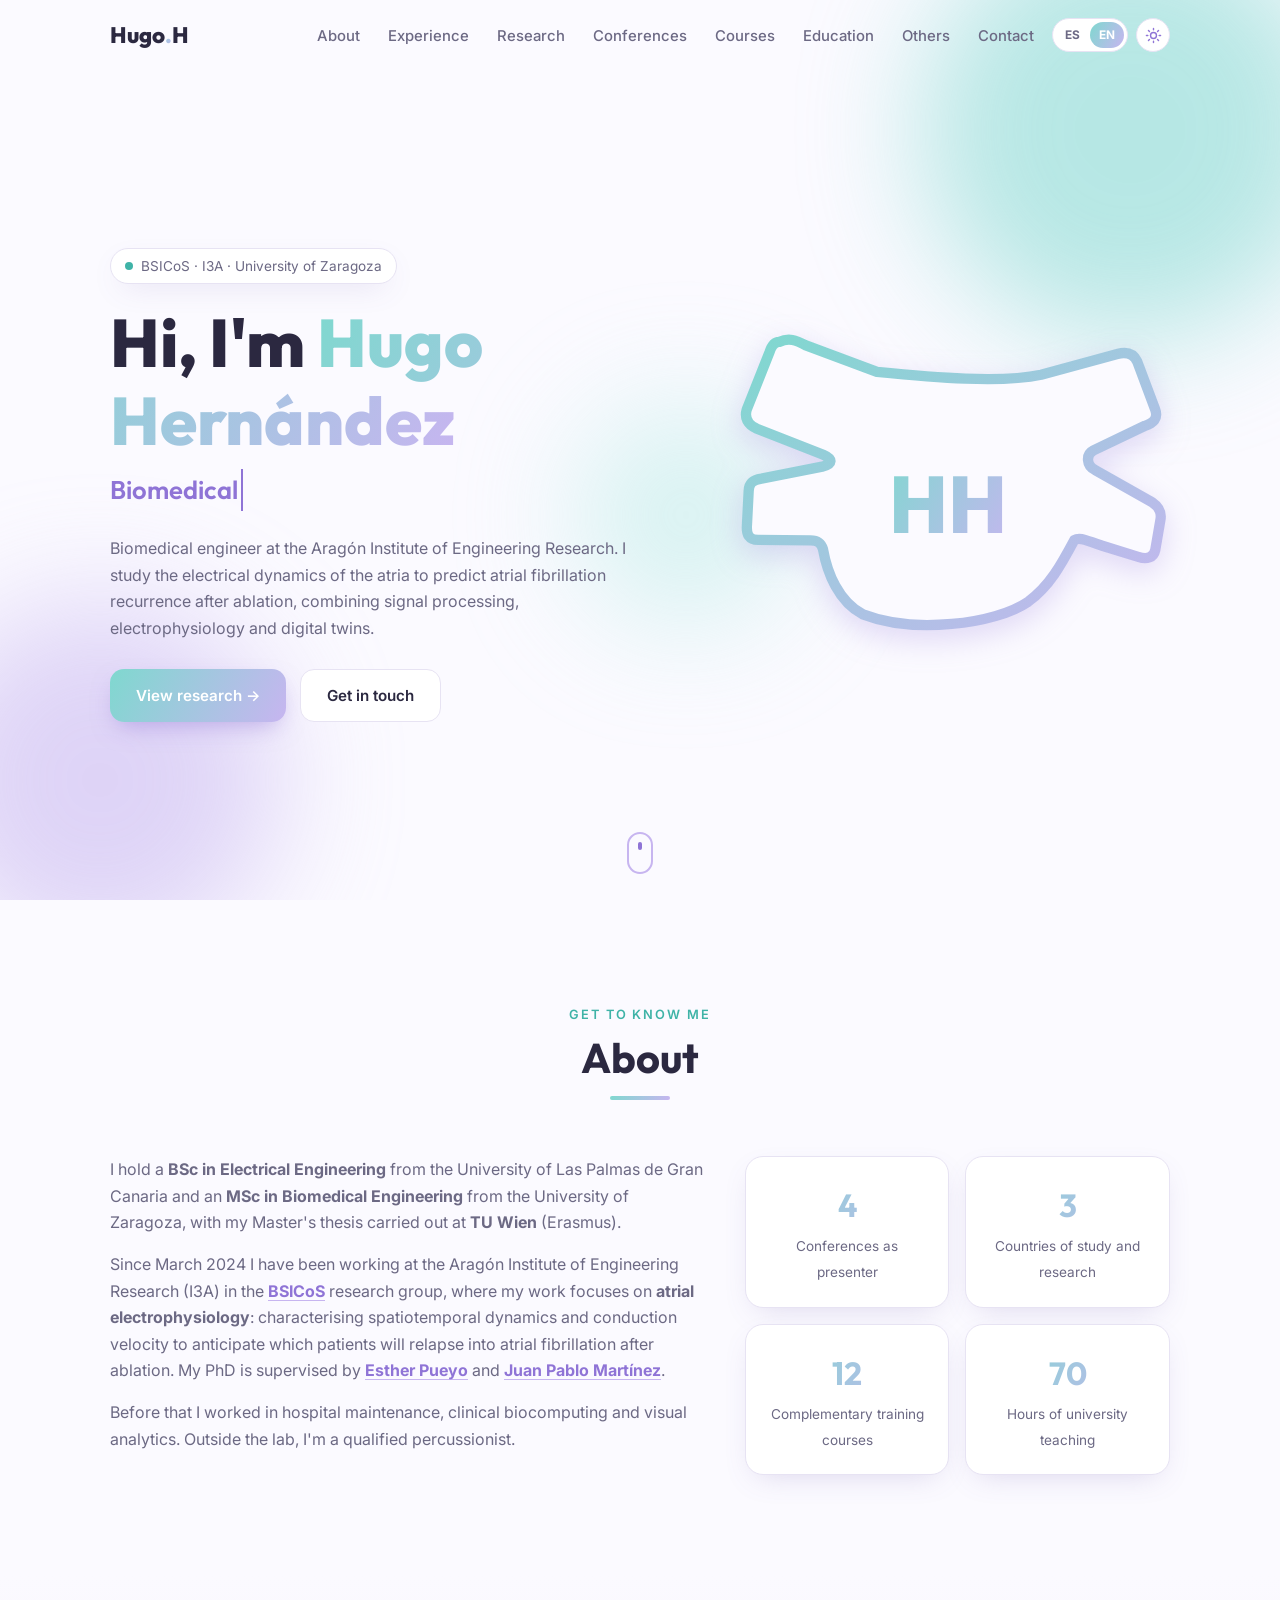
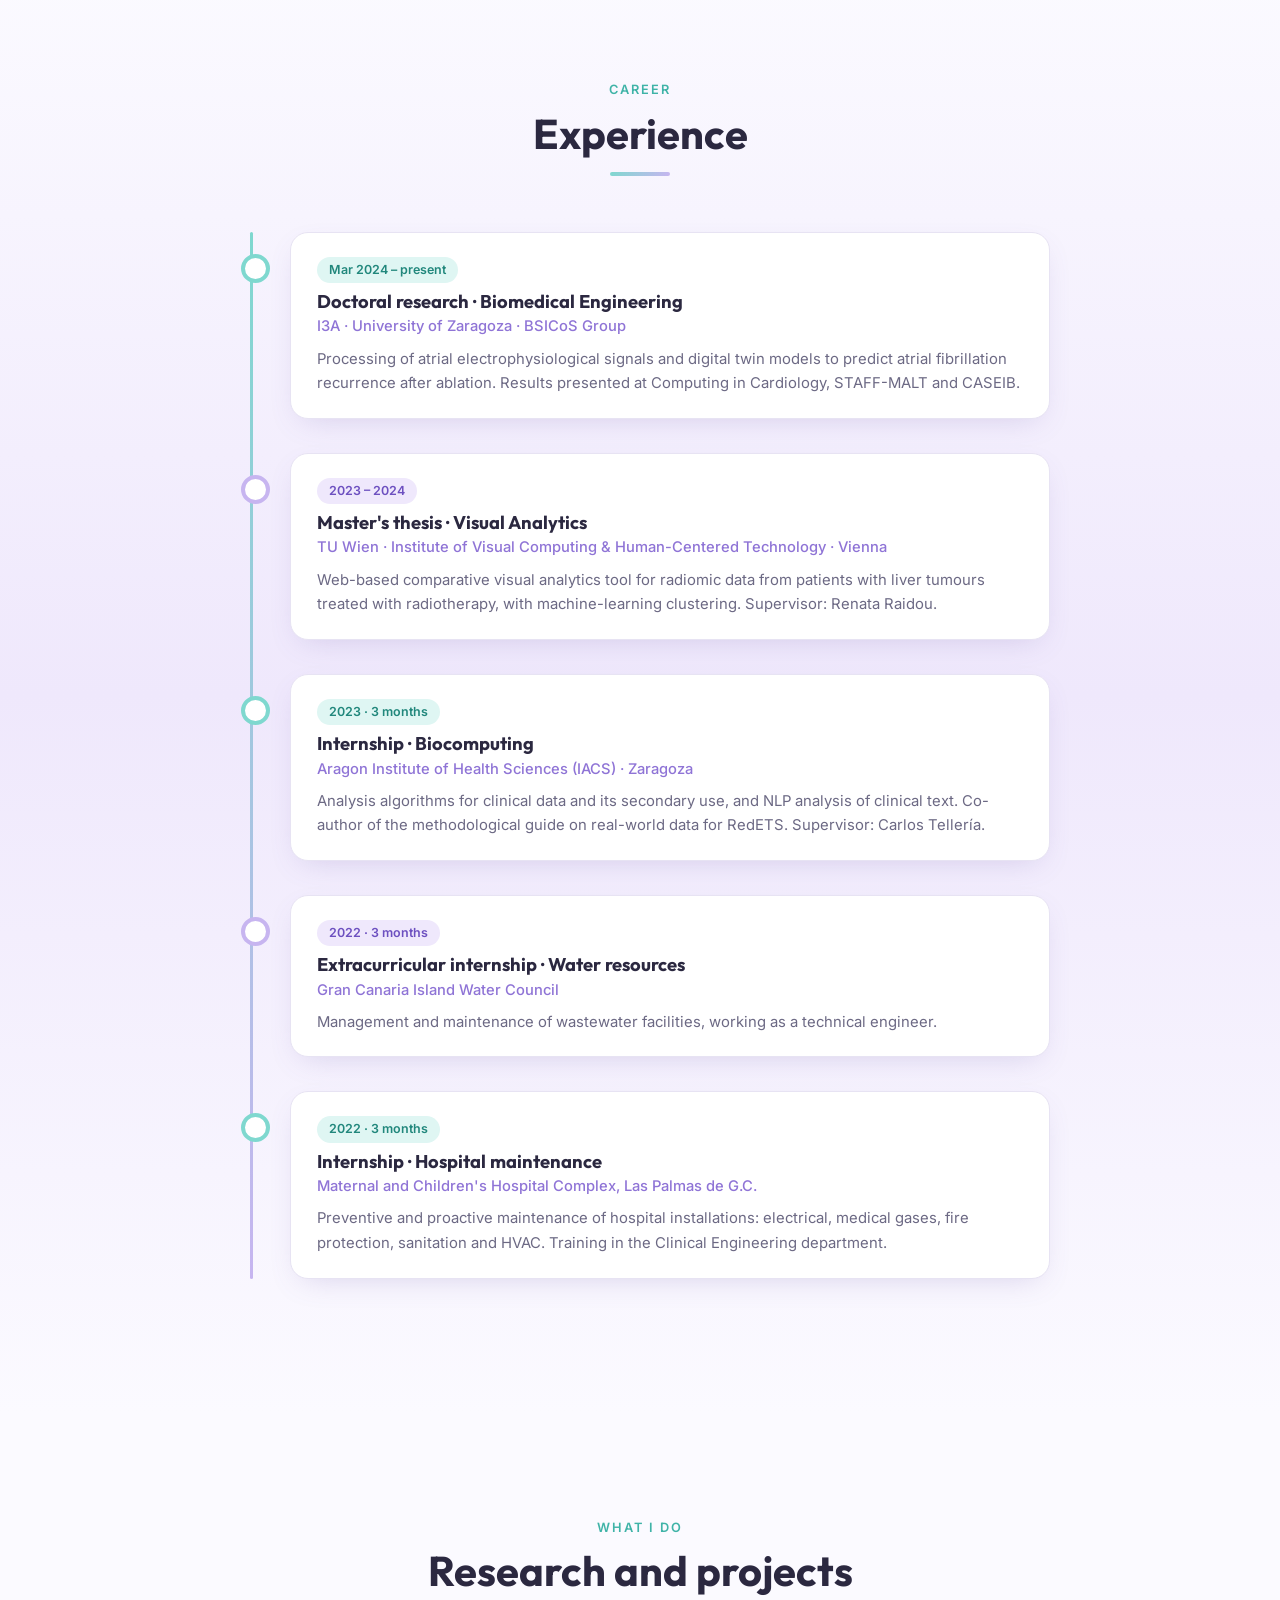
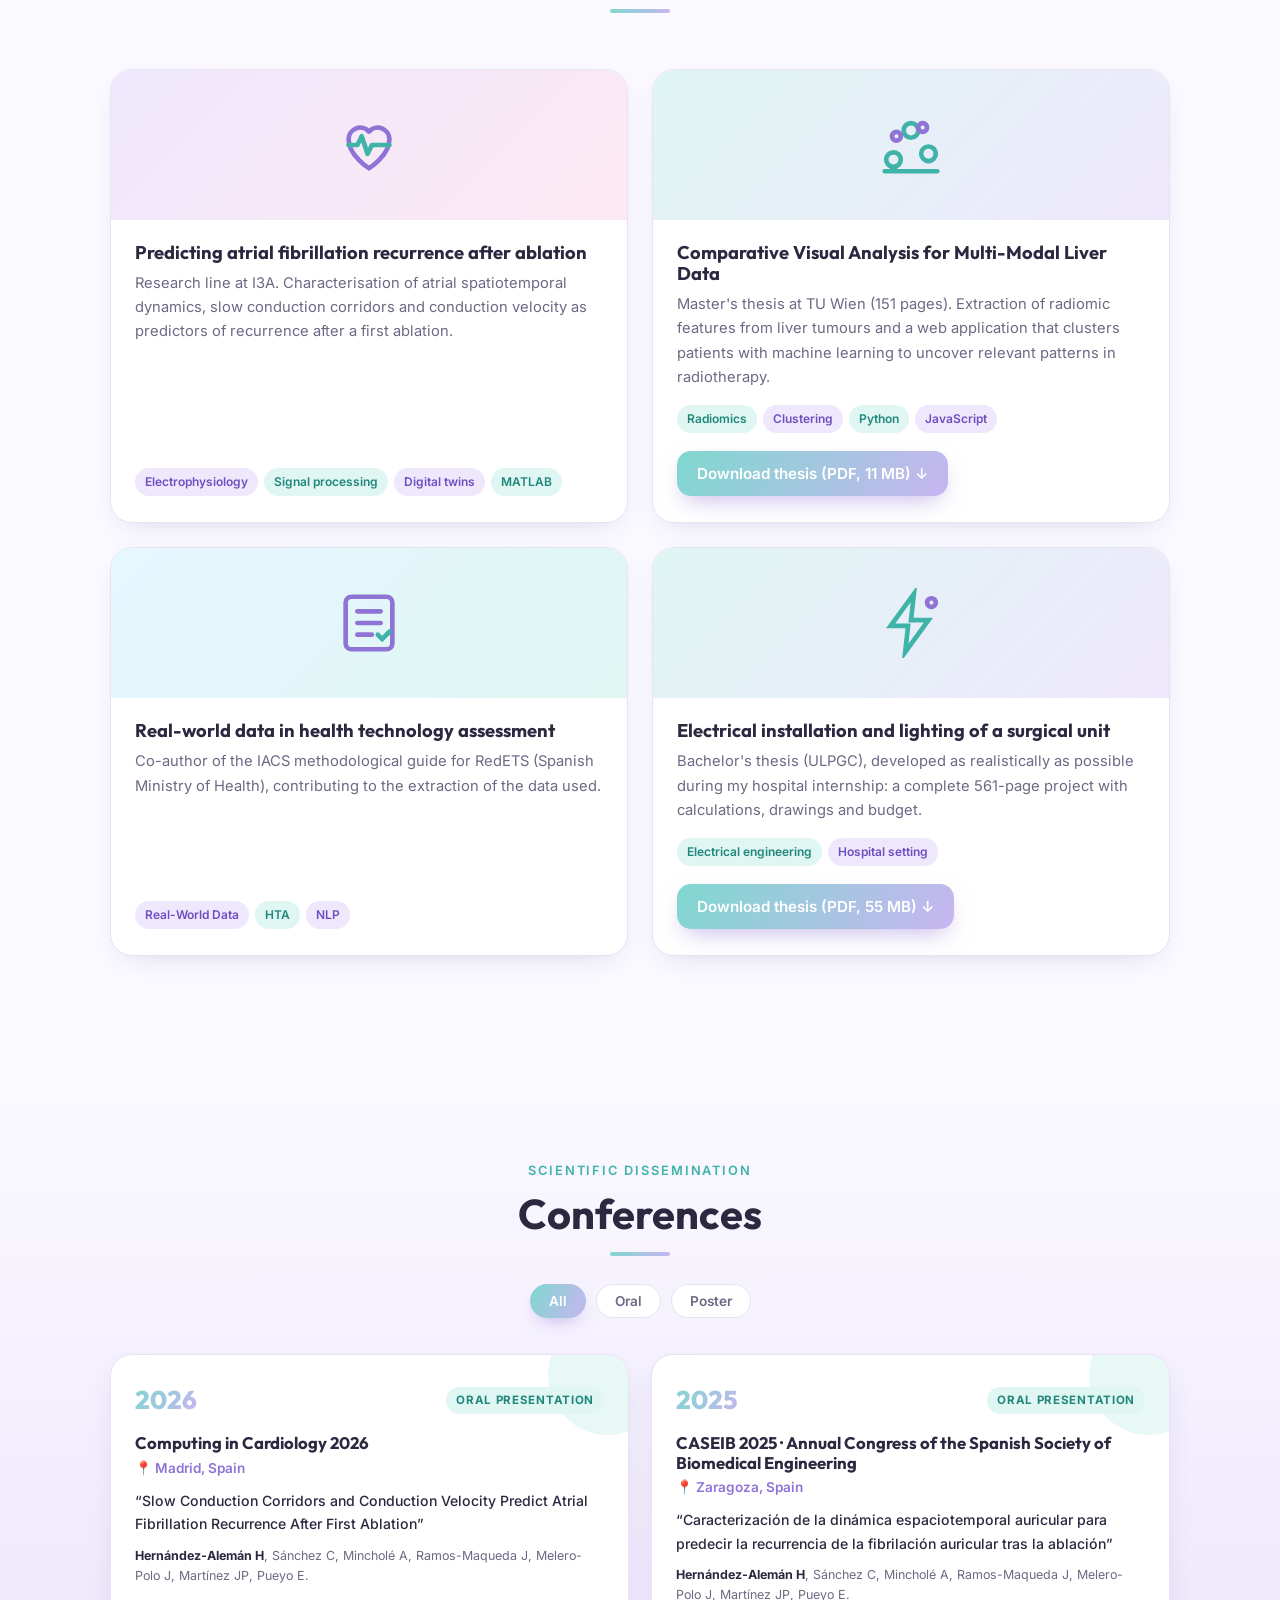
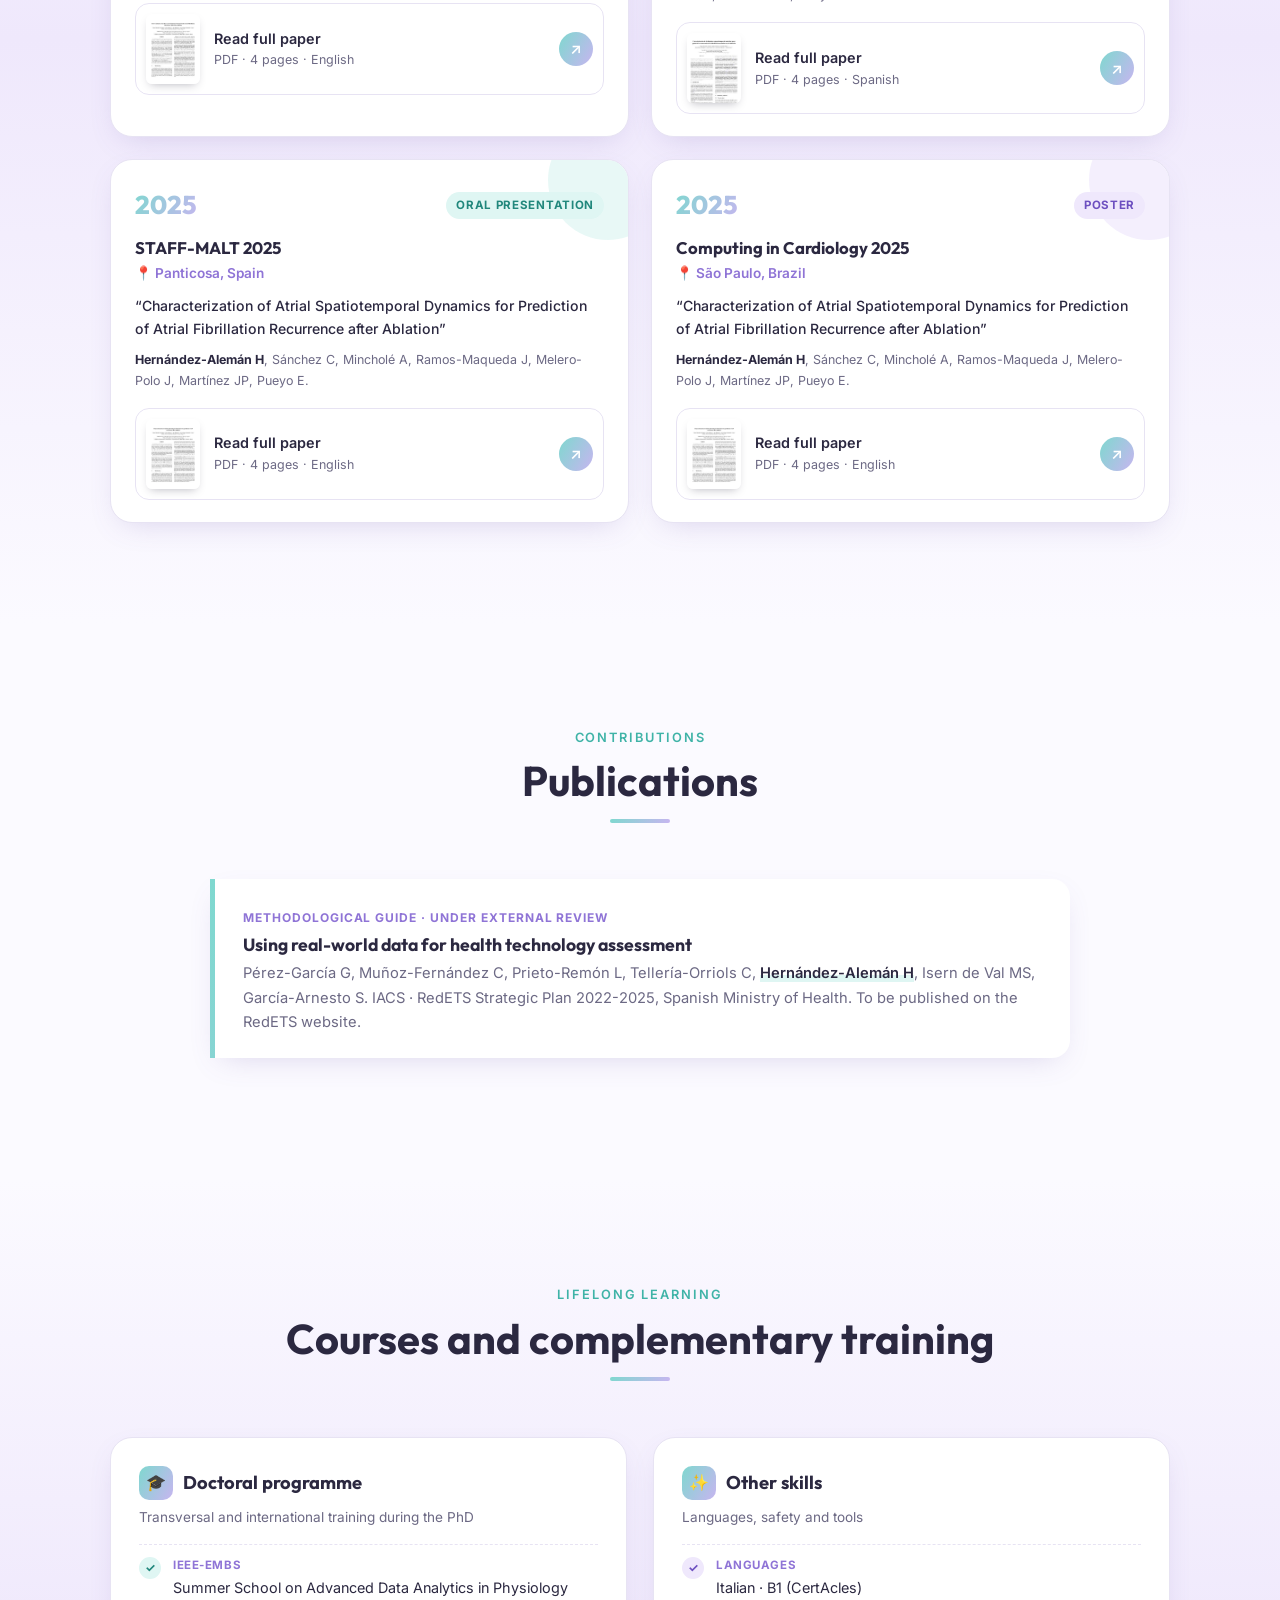
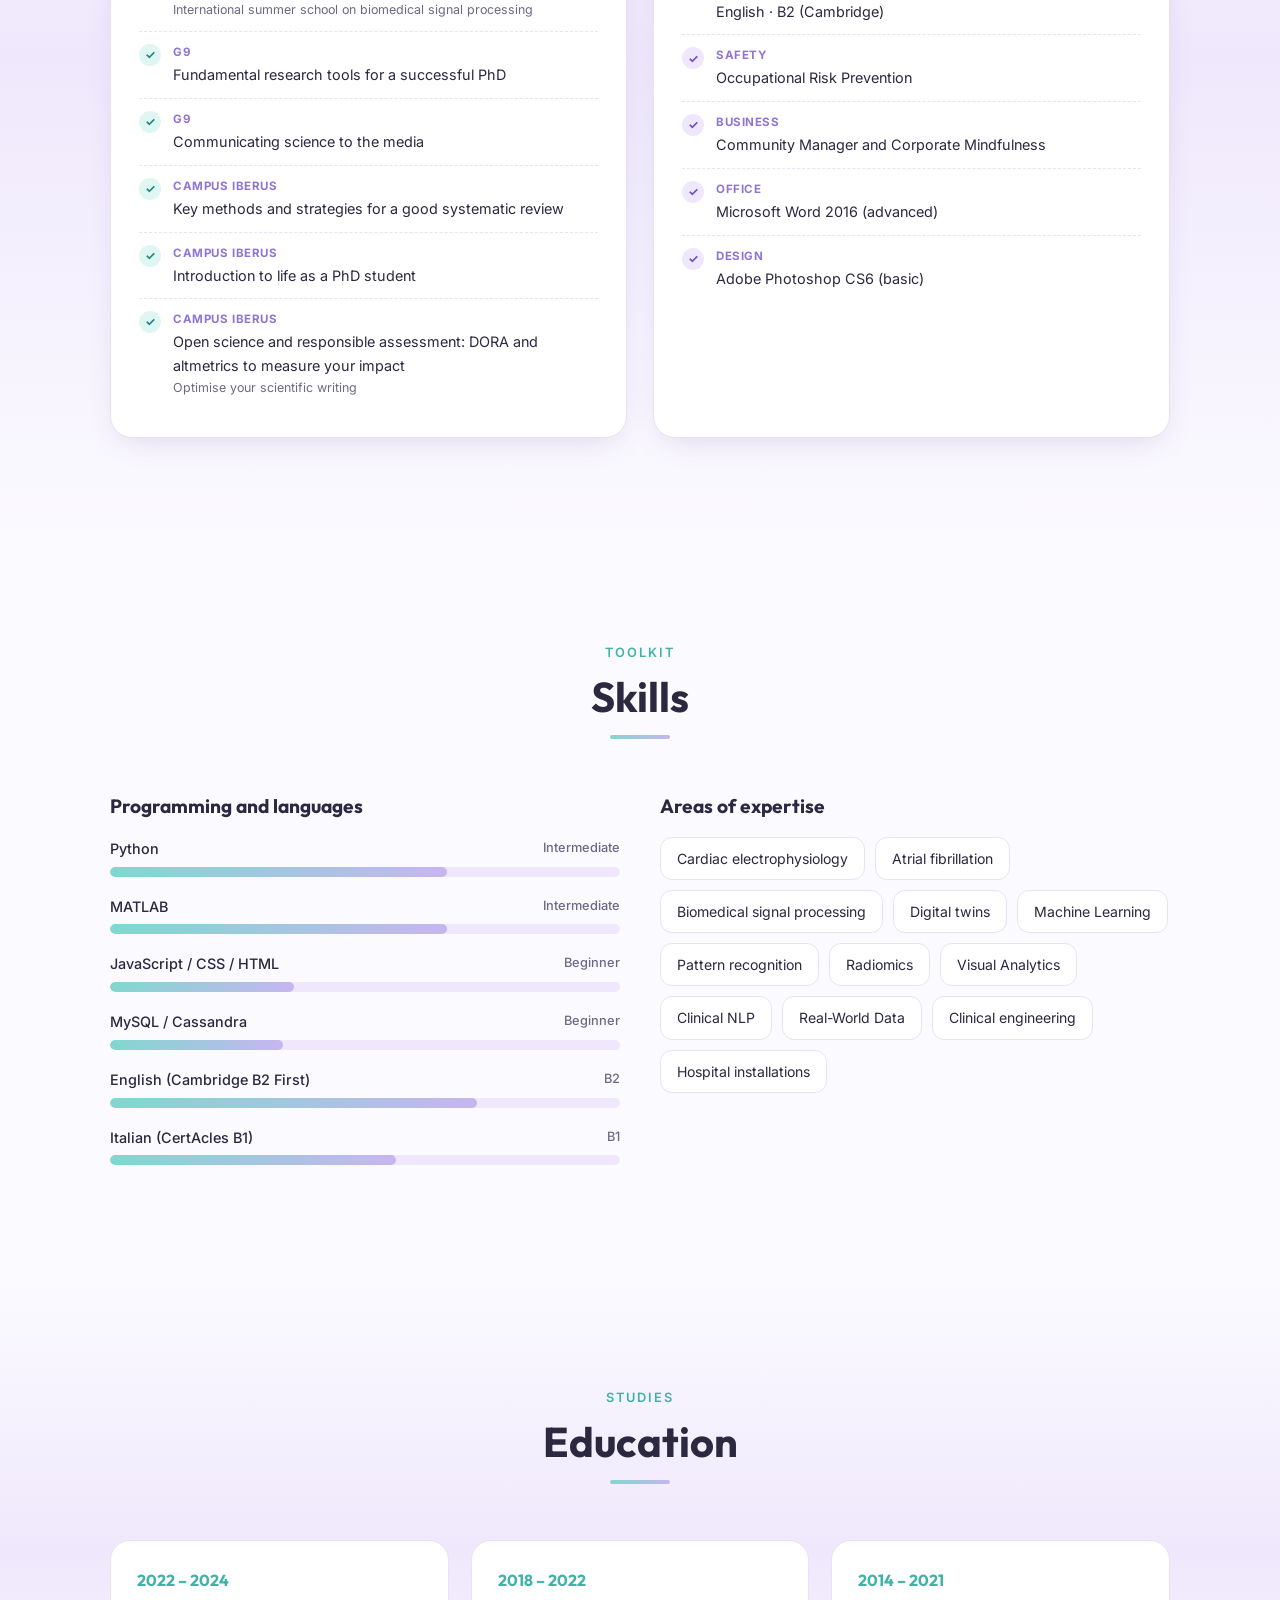
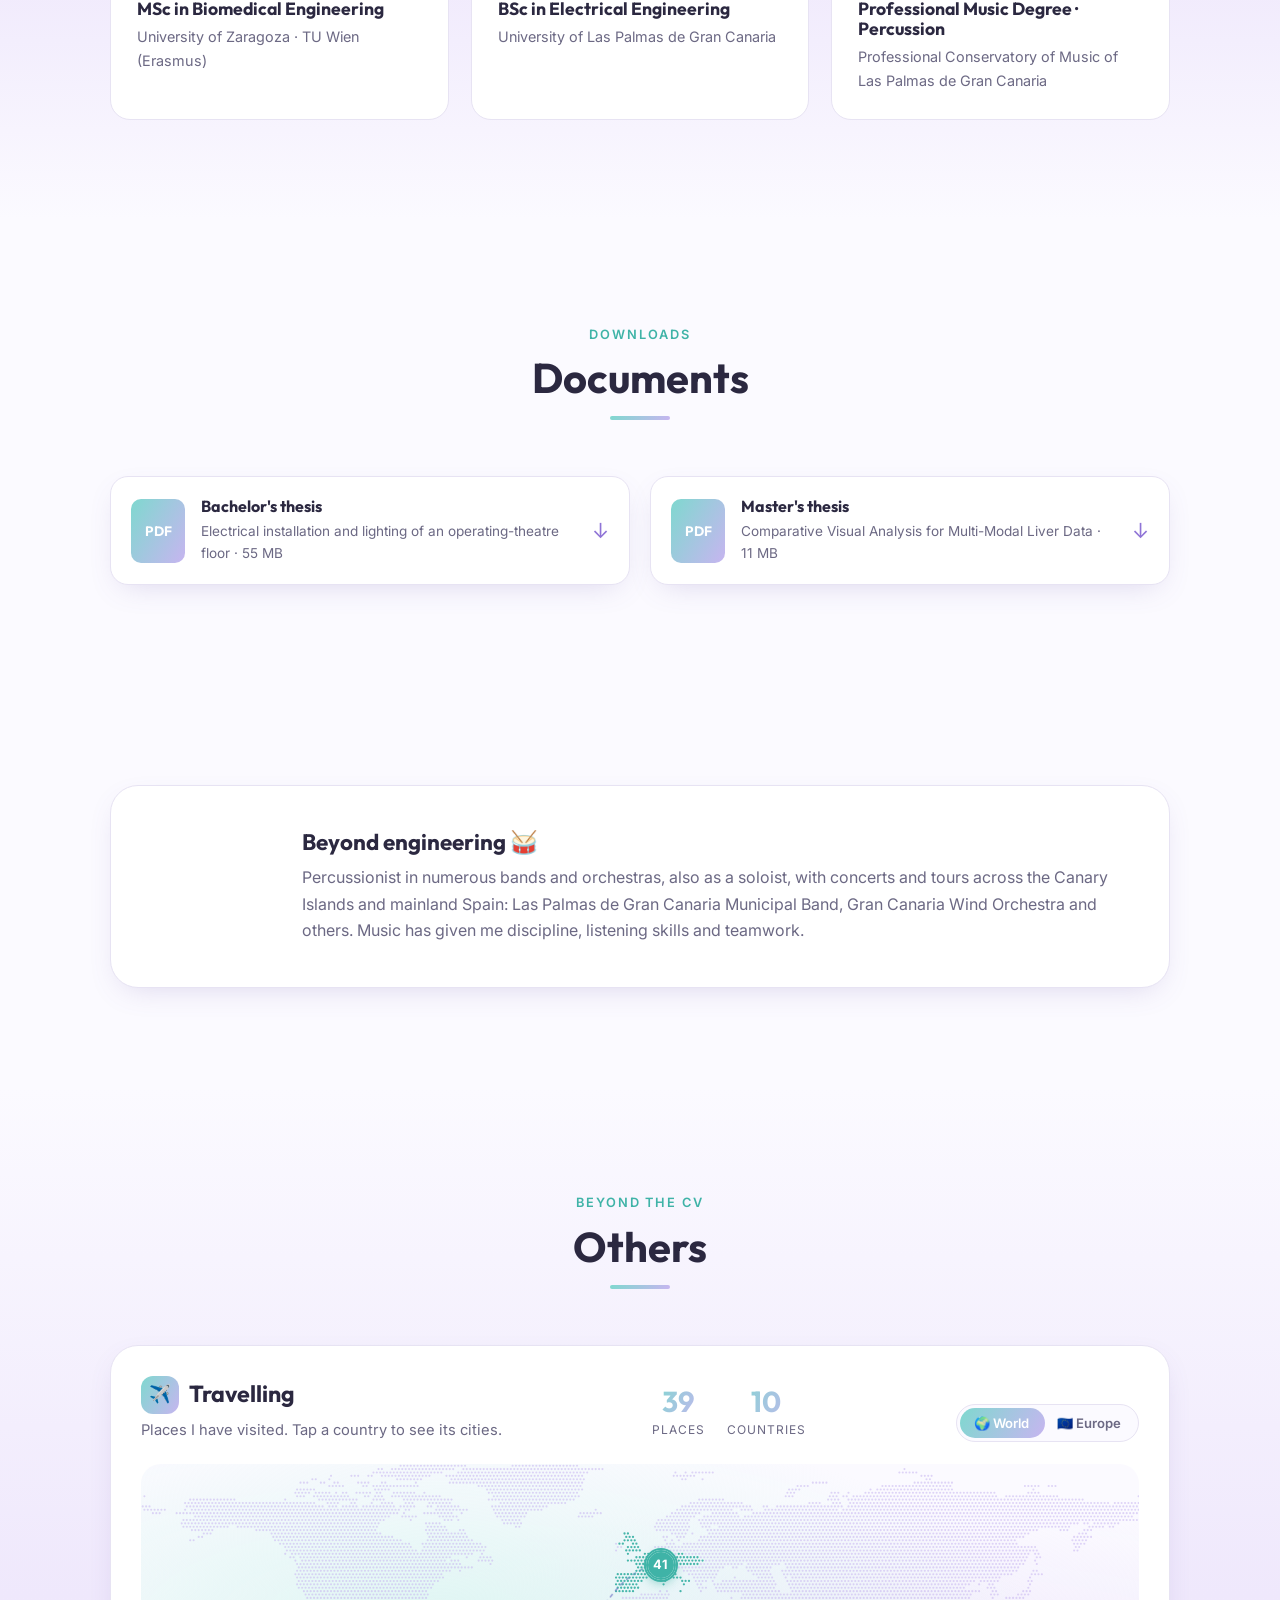
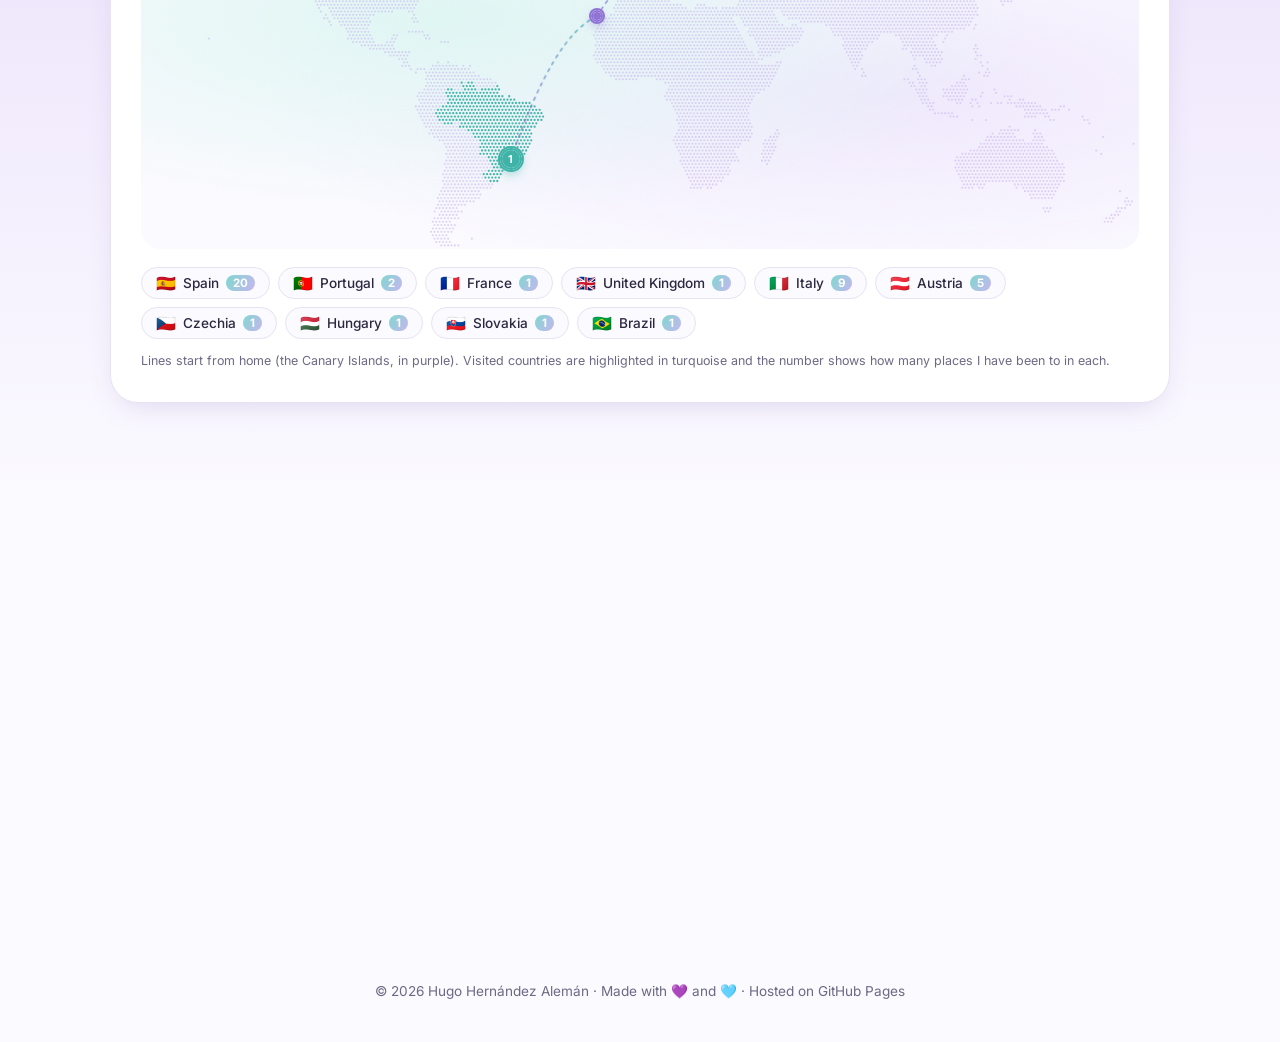
==== index.html @ 00d30481 "Prueba: avatar con forma de aurícula izquierda animada La versión anterior (avatar circular) queda e" ====
<!DOCTYPE html>
<html lang="es">
<head>
<meta charset="UTF-8">
<meta name="viewport" content="width=device-width, initial-scale=1.0">
<title>Hugo Hernández · Ingeniero Biomédico</title>
<meta name="description" content="Portfolio de Hugo del Cristo Hernández Alemán, ingeniero biomédico e investigador en electrofisiología auricular y procesado de señales en el I3A (Universidad de Zaragoza).">
<script>
(function(){var t;try{t=localStorage.getItem("theme")}catch(e){}
if(!t)t=matchMedia("(prefers-color-scheme: dark)").matches?"dark":"light";
document.documentElement.setAttribute("data-theme",t)})();
</script>
<link rel="preconnect" href="https://fonts.googleapis.com">
<link rel="preconnect" href="https://fonts.gstatic.com" crossorigin>
<link href="https://fonts.googleapis.com/css2?family=Outfit:wght@400;600;700;800&family=Inter:wght@400;500;600&display=swap" rel="stylesheet">
<style>
:root{
  --turq:#7fd8cf; --turq-d:#3fb3a7; --turq-l:#dff6f3;
  --lila:#c7b5f0; --lila-d:#8f74d6; --lila-l:#efe8fc;
  --ink:#2b2840; --muted:#6c6984; --bg:#fbfaff; --card:#ffffff;
  --line:#e7e3f3; --grad:linear-gradient(120deg,var(--turq),var(--lila));
  --shadow:0 10px 30px -12px rgba(110,90,170,.25);
}
*{box-sizing:border-box;margin:0;padding:0}
html{scroll-behavior:smooth}
body{font-family:Inter,system-ui,sans-serif;color:var(--ink);background:var(--bg);line-height:1.65;overflow-x:hidden}
h1,h2,h3{font-family:Outfit,sans-serif;line-height:1.15}
a{color:inherit;text-decoration:none}
.wrap{max-width:1100px;margin:0 auto;padding:0 20px}

/* ---------- NAV ---------- */
nav{position:fixed;top:0;left:0;right:0;z-index:50;transition:.3s}
nav.scrolled{background:rgba(251,250,255,.82);backdrop-filter:blur(12px);box-shadow:0 2px 20px -10px rgba(110,90,170,.3)}
.nav-in{display:flex;align-items:center;justify-content:space-between;height:70px}
.logo{font-family:Outfit;font-weight:800;font-size:1.4rem}
.logo span{background:var(--grad);-webkit-background-clip:text;background-clip:text;color:transparent}
.links{display:flex;gap:28px;list-style:none}
.links a{font-size:.93rem;font-weight:500;color:var(--muted);position:relative;transition:color .2s}
.links a::after{content:"";position:absolute;left:0;bottom:-4px;width:0;height:2px;background:var(--grad);transition:width .3s}
.links a:hover{color:var(--ink)} .links a:hover::after{width:100%}
.burger{display:none;background:none;border:0;font-size:1.6rem;cursor:pointer;color:var(--ink)}

/* ---------- HERO ---------- */
.hero{min-height:100vh;display:flex;align-items:center;position:relative;padding-top:70px;overflow:hidden}
.blob{position:absolute;border-radius:50%;filter:blur(60px);opacity:.55;animation:float 14s ease-in-out infinite;z-index:0}
.b1{width:420px;height:420px;background:var(--turq);top:-80px;right:-60px}
.b2{width:360px;height:360px;background:var(--lila);bottom:-60px;left:-80px;animation-delay:-5s}
.b3{width:220px;height:220px;background:#b9ece6;top:45%;left:45%;animation-delay:-9s}
@keyframes float{0%,100%{transform:translate(0,0) scale(1)}33%{transform:translate(30px,-40px) scale(1.08)}66%{transform:translate(-25px,25px) scale(.95)}}
.hero-grid{position:relative;z-index:1;display:grid;grid-template-columns:1.3fr 1fr;gap:40px;align-items:center}
.tag{display:inline-flex;align-items:center;gap:8px;background:var(--card);border:1px solid var(--line);padding:6px 14px;border-radius:99px;font-size:.85rem;color:var(--muted);box-shadow:var(--shadow)}
.dot{width:8px;height:8px;border-radius:50%;background:var(--turq-d);animation:pulse 1.8s infinite}
@keyframes pulse{0%{box-shadow:0 0 0 0 rgba(63,179,167,.6)}100%{box-shadow:0 0 0 10px rgba(63,179,167,0)}}
.hero h1{font-size:clamp(2.4rem,6vw,4.2rem);margin:20px 0 10px;font-weight:800}
.hero h1 .g{background:var(--grad);-webkit-background-clip:text;background-clip:text;color:transparent}
.typed{font-family:Outfit;font-size:clamp(1.2rem,2.6vw,1.6rem);color:var(--lila-d);font-weight:600;min-height:2.2em}
.typed .cur{display:inline-block;width:2px;background:var(--lila-d);margin-left:3px;animation:blink 1s steps(1) infinite}
@keyframes blink{50%{opacity:0}}
.hero p.lead{color:var(--muted);max-width:520px;margin:10px 0 28px}
.btns{display:flex;gap:14px;flex-wrap:wrap}
.btn{padding:13px 26px;border-radius:14px;font-weight:600;font-size:.95rem;transition:.25s;display:inline-flex;align-items:center;gap:8px}
.btn.pri{background:var(--grad);color:#fff;box-shadow:0 10px 24px -8px rgba(143,116,214,.55)}
.btn.pri:hover{transform:translateY(-3px);box-shadow:0 16px 30px -8px rgba(143,116,214,.6)}
.btn.sec{background:var(--card);border:1px solid var(--line)}
.btn.sec:hover{border-color:var(--turq);transform:translateY(-3px)}
.avatar{position:relative;width:min(340px,80vw);aspect-ratio:1;margin:auto}
.avatar .ring{position:absolute;inset:0;border-radius:42% 58% 63% 37%/45% 40% 60% 55%;background:var(--grad);animation:morph 10s ease-in-out infinite}
.avatar .in{position:absolute;inset:14px;border-radius:42% 58% 63% 37%/45% 40% 60% 55%;background:var(--bg);display:grid;place-items:center;animation:morph 10s ease-in-out infinite}
.avatar .ini{font-family:Outfit;font-weight:800;font-size:5rem;background:var(--grad);-webkit-background-clip:text;background-clip:text;color:transparent}
.avatar .in img{position:absolute;inset:0;width:100%;height:100%;object-fit:cover;border-radius:inherit}
/* gallery */
.gallery{display:grid;grid-template-columns:repeat(auto-fill,minmax(220px,1fr));gap:16px}
.g-item{position:relative;border-radius:18px;overflow:hidden;aspect-ratio:4/3;cursor:zoom-in;box-shadow:var(--shadow);background:var(--lila-l)}
.g-item img{width:100%;height:100%;object-fit:cover;transition:transform .6s}
.g-item:hover img{transform:scale(1.08)}
.g-item figcaption{position:absolute;left:0;right:0;bottom:0;padding:12px 14px;font-size:.85rem;color:#fff;background:linear-gradient(transparent,rgba(43,40,64,.7));transform:translateY(100%);transition:transform .35s}
.g-item:hover figcaption{transform:none}
#lightbox{position:fixed;inset:0;z-index:100;background:rgba(43,40,64,.85);backdrop-filter:blur(6px);display:none;place-items:center;padding:20px;cursor:zoom-out}
#lightbox.open{display:grid;animation:fade .3s}
#lightbox img{max-width:100%;max-height:88vh;border-radius:16px;box-shadow:0 20px 50px rgba(0,0,0,.4)}
@keyframes fade{from{opacity:0}}
/* documents */
.docs{display:grid;grid-template-columns:repeat(auto-fit,minmax(260px,1fr));gap:20px}
.doc{display:flex;gap:16px;align-items:center;background:var(--card);border:1px solid var(--line);border-radius:18px;padding:20px;box-shadow:var(--shadow);transition:.3s}
.doc:hover{transform:translateY(-5px);border-color:var(--lila)}
.doc .ic{flex-shrink:0;width:54px;height:64px;border-radius:10px;background:var(--grad);display:grid;place-items:center;color:#fff;font-family:Outfit;font-weight:700;font-size:.85rem}
.doc h3{font-size:1rem;margin-bottom:4px}
.doc p{font-size:.85rem;color:var(--muted)}
.doc .go{margin-left:auto;font-size:1.3rem;color:var(--lila-d);transition:transform .3s}
.doc:hover .go{transform:translateY(3px)}

/* atrium-shaped avatar */
.avatar{width:min(440px,88vw);aspect-ratio:640/450}
.avatar .la{position:absolute;inset:0;width:100%;height:100%;overflow:visible;animation:laSway 9s ease-in-out infinite;transform-origin:52% 55%}
.la-shape{fill:var(--bg);stroke:url(#laGrad);stroke-width:15;stroke-linejoin:round;filter:drop-shadow(0 14px 22px rgba(143,116,214,.25));transition:fill .4s}
@keyframes laSway{0%,100%{transform:rotate(-2deg) scale(1)}50%{transform:rotate(2deg) scale(1.03)}}
.avatar .ini{position:absolute;left:50%;top:56%;transform:translate(-50%,-50%)}
.avatar .la-photo{position:absolute;inset:0;width:100%;height:100%;object-fit:cover;clip-path:url(#laClip);animation:laSway 9s ease-in-out infinite;transform-origin:52% 55%}
.avatar .ecg{bottom:4%}
@keyframes morph{0%,100%{border-radius:42% 58% 63% 37%/45% 40% 60% 55%}50%{border-radius:58% 42% 35% 65%/55% 62% 38% 45%}}
.ecg{position:absolute;left:-10%;bottom:12%;width:120%;height:70px}
.ecg path{fill:none;stroke:var(--turq-d);stroke-width:3;stroke-linecap:round;stroke-dasharray:900;stroke-dashoffset:900;animation:draw 3.5s ease-in-out infinite}
@keyframes draw{0%{stroke-dashoffset:900}60%,100%{stroke-dashoffset:0;opacity:1}}
.scroll{position:absolute;bottom:26px;left:50%;transform:translateX(-50%);z-index:1;width:26px;height:42px;border:2px solid var(--lila);border-radius:20px}
.scroll::after{content:"";position:absolute;left:50%;top:8px;width:4px;height:8px;margin-left:-2px;border-radius:2px;background:var(--lila-d);animation:wheel 1.6s infinite}
@keyframes wheel{to{transform:translateY(14px);opacity:0}}

/* ---------- SECTIONS ---------- */
section{padding:100px 0}
.sec-head{text-align:center;margin-bottom:56px}
.sec-head small{font-weight:600;letter-spacing:.15em;text-transform:uppercase;color:var(--turq-d);font-size:.8rem}
.sec-head h2{font-size:clamp(1.9rem,4vw,2.6rem);margin-top:8px}
.sec-head h2::after{content:"";display:block;width:60px;height:4px;border-radius:4px;background:var(--grad);margin:14px auto 0}
.alt{background:linear-gradient(180deg,var(--bg),var(--lila-l) 50%,var(--bg))}

.reveal{opacity:0;transform:translateY(40px);transition:opacity .8s ease,transform .8s ease}
.reveal.show{opacity:1;transform:none}
.d1{transition-delay:.1s}.d2{transition-delay:.2s}.d3{transition-delay:.3s}

/* about */
.about{display:grid;grid-template-columns:1.4fr 1fr;gap:40px;align-items:start}
.about p{color:var(--muted);margin-bottom:16px}
.facts{display:grid;grid-template-columns:1fr 1fr;gap:16px}
.fact{background:var(--card);border:1px solid var(--line);border-radius:18px;padding:22px;text-align:center;box-shadow:var(--shadow);transition:.3s}
.fact:hover{transform:translateY(-6px) rotate(-1deg)}
.fact b{display:block;font-family:Outfit;font-size:2rem;background:var(--grad);-webkit-background-clip:text;background-clip:text;color:transparent}
.fact span{font-size:.85rem;color:var(--muted)}

/* timeline */
.timeline{position:relative;max-width:820px;margin:auto}
.timeline::before{content:"";position:absolute;left:20px;top:0;bottom:0;width:3px;border-radius:3px;background:var(--grad)}
.t-item{position:relative;padding-left:60px;margin-bottom:34px}
.t-item::before{content:"";position:absolute;left:11px;top:22px;width:21px;height:21px;border-radius:50%;background:var(--card);border:4px solid var(--turq)}
.t-item:nth-child(even)::before{border-color:var(--lila)}
.t-card{background:var(--card);border:1px solid var(--line);border-radius:18px;padding:22px 26px;box-shadow:var(--shadow);transition:.3s}
.t-card:hover{transform:translateX(8px);border-color:var(--turq)}
.t-date{display:inline-block;font-size:.78rem;font-weight:600;padding:3px 12px;border-radius:99px;background:var(--turq-l);color:#21877c;margin-bottom:8px}
.t-item:nth-child(even) .t-date{background:var(--lila-l);color:#6d50c0}
.t-card h3{font-size:1.15rem}
.t-card h4{font-weight:500;color:var(--lila-d);font-size:.92rem;margin:2px 0 8px}
.t-card p{color:var(--muted);font-size:.93rem}

/* projects */
.grid3{display:grid;grid-template-columns:repeat(auto-fit,minmax(min(100%,420px),1fr));gap:24px}
.proj{background:var(--card);border-radius:22px;overflow:hidden;border:1px solid var(--line);box-shadow:var(--shadow);transition:transform .35s,box-shadow .35s;display:flex;flex-direction:column}
.proj:hover{transform:translateY(-10px);box-shadow:0 24px 40px -16px rgba(110,90,170,.4)}
.proj-top{height:150px;display:grid;place-items:center;position:relative;overflow:hidden}
.proj-top svg{width:70px;height:70px;transition:transform .5s}
.proj:hover .proj-top svg{transform:scale(1.15) rotate(-6deg)}
.p1 .proj-top{background:linear-gradient(135deg,var(--turq-l),var(--lila-l))}
.p2 .proj-top{background:linear-gradient(135deg,var(--lila-l),#fde9f3)}
.p3 .proj-top{background:linear-gradient(135deg,#e6f7ff,var(--turq-l))}
.proj-body{padding:22px 24px 26px;flex:1;display:flex;flex-direction:column}
.proj-body h3{font-size:1.15rem;margin-bottom:8px}
.proj-body p{color:var(--muted);font-size:.92rem;flex:1}
.chips{display:flex;flex-wrap:wrap;gap:6px;margin-top:16px}
.chip{font-size:.75rem;font-weight:600;padding:4px 10px;border-radius:99px;background:var(--turq-l);color:#21877c}
.chip.l{background:var(--lila-l);color:#6d50c0}

/* publications */
.pub{max-width:860px;margin:0 auto 22px;background:var(--card);border-left:5px solid;border-image:var(--grad) 1;padding:24px 28px;box-shadow:var(--shadow);border-radius:0 18px 18px 0}
.pub .st{font-size:.75rem;font-weight:700;text-transform:uppercase;letter-spacing:.08em;color:var(--lila-d)}
.pub h3{font-size:1.1rem;margin:6px 0}
.pub p{color:var(--muted);font-size:.92rem}
.pub mark{background:linear-gradient(transparent 60%,var(--turq-l) 60%);color:var(--ink);font-weight:600}

/* skills */
.skills{display:grid;grid-template-columns:1fr 1fr;gap:40px}
.skills h3{font-size:1.2rem;margin-bottom:20px}
.bar{margin-bottom:18px}
.bar-l{display:flex;justify-content:space-between;font-size:.9rem;font-weight:500;margin-bottom:6px}
.bar-l span:last-child{color:var(--muted);font-size:.8rem}
.track{height:10px;background:var(--lila-l);border-radius:99px;overflow:hidden}
.fill{height:100%;width:0;background:var(--grad);border-radius:99px;transition:width 1.6s cubic-bezier(.2,.8,.2,1)}
.cloud{display:flex;flex-wrap:wrap;gap:10px}
.cloud span{padding:9px 16px;border-radius:12px;background:var(--card);border:1px solid var(--line);font-size:.88rem;transition:.25s;cursor:default}
.cloud span:hover{background:var(--grad);color:#fff;transform:translateY(-3px) scale(1.05);border-color:transparent}

/* education */
.edu{display:grid;grid-template-columns:repeat(auto-fit,minmax(260px,1fr));gap:22px}
.edu-c{background:var(--card);border-radius:20px;padding:26px;border:1px solid var(--line);position:relative;overflow:hidden;transition:.3s}
.edu-c::before{content:"";position:absolute;top:0;left:0;right:0;height:5px;background:var(--grad);transform:scaleX(0);transform-origin:left;transition:transform .5s}
.edu-c:hover::before{transform:scaleX(1)}
.edu-c:hover{box-shadow:var(--shadow);transform:translateY(-5px)}
.edu-c .yr{font-family:Outfit;font-weight:700;color:var(--turq-d)}
.edu-c h3{font-size:1.1rem;margin:6px 0}
.edu-c p{font-size:.9rem;color:var(--muted)}

/* music */
.music{display:flex;align-items:center;gap:40px;background:var(--card);border-radius:28px;padding:44px;box-shadow:var(--shadow);border:1px solid var(--line)}
.eq{display:flex;align-items:flex-end;gap:7px;height:90px;flex-shrink:0}
.eq i{width:12px;border-radius:6px;background:var(--grad);animation:eq 1.1s ease-in-out infinite}
.eq i:nth-child(1){animation-delay:-.2s}.eq i:nth-child(2){animation-delay:-.6s}.eq i:nth-child(3){animation-delay:-.1s}.eq i:nth-child(4){animation-delay:-.8s}.eq i:nth-child(5){animation-delay:-.4s}.eq i:nth-child(6){animation-delay:-.9s}
@keyframes eq{0%,100%{height:20%}50%{height:100%}}
.music h3{font-size:1.4rem;margin-bottom:8px}
.music p{color:var(--muted)}

/* contact */
.contact{text-align:center;background:var(--grad);border-radius:32px;padding:64px 28px;color:#fff;position:relative;overflow:hidden}
.contact::before,.contact::after{content:"";position:absolute;border-radius:50%;background:rgba(255,255,255,.18)}
.contact::before{width:260px;height:260px;top:-90px;left:-70px;animation:float 12s infinite}
.contact::after{width:180px;height:180px;bottom:-60px;right:-40px;animation:float 9s infinite reverse}
.contact h2{font-size:clamp(1.8rem,4vw,2.5rem);position:relative}
.contact p{opacity:.92;margin:12px auto 30px;max-width:480px;position:relative}
.socials{display:flex;gap:14px;justify-content:center;flex-wrap:wrap;position:relative}
.socials a{background:rgba(255,255,255,.95);color:var(--ink);padding:12px 22px;border-radius:14px;font-weight:600;font-size:.92rem;transition:.25s}
.socials a:hover{transform:translateY(-4px);box-shadow:0 12px 22px -8px rgba(0,0,0,.25)}
footer{text-align:center;padding:40px 20px;color:var(--muted);font-size:.85rem}

/* progress bar */
#progress{position:fixed;top:0;left:0;height:3px;width:0;background:var(--grad);z-index:60}



/* ---------- OTHERS · TRAVEL MAP ---------- */
.travel{background:var(--card);border:1px solid var(--line);border-radius:28px;padding:30px;box-shadow:var(--shadow)}
.travel-head{display:flex;justify-content:space-between;align-items:flex-end;gap:16px;flex-wrap:wrap;margin-bottom:22px}
.travel-head h3{font-size:1.45rem;display:flex;align-items:center;gap:10px}
.travel-head h3 i{width:38px;height:38px;border-radius:12px;background:var(--grad);display:grid;place-items:center;font-style:normal;font-size:1.1rem}
.travel-head p{color:var(--muted);font-size:.92rem;margin-top:4px}
.t-stats{display:flex;gap:22px}
.t-stats div{text-align:center}
.t-stats b{display:block;font-family:Outfit;font-size:1.8rem;line-height:1;background:var(--grad);-webkit-background-clip:text;background-clip:text;color:transparent}
.t-stats span{font-size:.75rem;color:var(--muted);text-transform:uppercase;letter-spacing:.08em}
.views{display:flex;background:var(--bg);border:1px solid var(--line);border-radius:99px;padding:3px;position:relative}
.views button{position:relative;z-index:1;border:0;background:none;font:600 .82rem Inter,sans-serif;color:var(--muted);padding:7px 14px;border-radius:99px;cursor:pointer;transition:color .3s}
.views button.on{color:#fff}
.views i{position:absolute;top:3px;bottom:3px;left:3px;border-radius:99px;background:var(--grad);transition:transform .45s cubic-bezier(.3,1.3,.5,1),width .45s,opacity .3s}
.views.none i{opacity:0}
.map{position:relative;aspect-ratio:1000/386.1;overflow:hidden;border-radius:20px;background:radial-gradient(ellipse at 30% 40%,var(--turq-l),transparent 60%),radial-gradient(ellipse at 75% 60%,var(--lila-l),transparent 60%),var(--bg)}
.map-in{position:absolute;inset:0;transform-origin:0 0;transition:transform 1.1s cubic-bezier(.65,0,.25,1);--z:1}
.layer{position:absolute;inset:0;-webkit-mask:var(--m) center/100% 100% no-repeat;mask:var(--m) center/100% 100% no-repeat;transition:opacity .7s ease .25s}
.layer.land{--m:url(assets/map/world-dots.svg);background:var(--lila);opacity:.55}
.layer.vis{--m:url(assets/map/visited-dots.svg);background:var(--turq-d);opacity:.95}
.layer.dl{background:var(--lila);opacity:0}
.layer.dv{background:var(--turq-d);opacity:0}
.map.zoomed .layer.land,.map.zoomed .layer.vis{opacity:0}
.map.zoomed .layer.dl{opacity:.55}
.map.zoomed .layer.dv{opacity:.95}
.arcs{position:absolute;inset:0;width:100%;height:100%;overflow:visible;pointer-events:none}
.arcs .arc{fill:none;stroke:url(#arcGrad);stroke-width:calc(1.5px / var(--z));stroke-linecap:round;stroke-dasharray:calc(3px / var(--z)) calc(5px / var(--z));opacity:.85;animation:dash 1.4s linear infinite,arcIn .8s ease both}
.arcs .lead{stroke:var(--muted);stroke-width:calc(1px / var(--z));opacity:.6;animation:arcIn .5s ease both}
@keyframes dash{to{stroke-dashoffset:calc(-16px / var(--z))}}
@keyframes arcIn{from{opacity:0}}
.pin{position:absolute;width:0;height:0;border:0;background:none;padding:0;cursor:pointer;z-index:2;transition:left .5s cubic-bezier(.3,1.2,.5,1),top .5s cubic-bezier(.3,1.2,.5,1),opacity .4s}
.pin.off{opacity:0;pointer-events:none;visibility:hidden;transition:left .5s,top .5s,opacity .3s,visibility 0s .3s}
.pin .dot{position:absolute;left:0;top:0;width:var(--s,12px);height:var(--s,12px);margin:calc(var(--s,12px) / -2) 0 0 calc(var(--s,12px) / -2);border-radius:50%;background:var(--turq-d);border:2px solid var(--card);box-shadow:0 0 0 2px var(--turq-d),0 4px 10px rgba(63,179,167,.45);transform:scale(calc(1/var(--z)));transition:transform 1.1s cubic-bezier(.65,0,.25,1),background .3s;display:grid;place-items:center;color:#fff;font:700 .68rem/1 Inter,sans-serif}
.pin.city{--s:15px}
.pin.city .dot{border-width:3px;box-shadow:0 0 0 1.5px var(--turq-d),0 6px 14px -2px rgba(43,40,64,.45)}
.pin.country{--s:22px}
.pin.region{--s:30px}
.pin.region .dot{font-size:.8rem}
.pin.home .dot{background:var(--lila-d);box-shadow:0 0 0 2px var(--lila-d),0 4px 10px rgba(143,116,214,.5)}
.pin .dot::after{content:"";position:absolute;inset:-2px;border-radius:50%;border:2px solid currentColor;color:var(--turq-d);animation:ping 2.4s cubic-bezier(0,0,.2,1) infinite;animation-delay:var(--d,0s)}
.pin.city .dot::after{display:none}
.pin.home .dot::after{color:var(--lila-d)}
@keyframes ping{0%{transform:scale(1);opacity:.8}80%,100%{transform:scale(2.4);opacity:0}}
.pin .tip{position:absolute;left:0;bottom:calc(var(--s,12px) / 2 / var(--z) + 6px / var(--z));transform:translate(-50%,6px) scale(calc(1/var(--z)));transform-origin:50% 100%;white-space:nowrap;background:var(--ink);color:var(--bg);font:600 .78rem Inter,sans-serif;padding:6px 10px;border-radius:10px;opacity:0;pointer-events:none;transition:opacity .25s,transform .25s;box-shadow:0 8px 20px -8px rgba(0,0,0,.4)}
.pin .tip small{display:block;font-weight:500;opacity:.7;font-size:.7rem}
.pin .tip::after{content:"";position:absolute;left:50%;top:100%;margin-left:-5px;border:5px solid transparent;border-top-color:var(--ink)}
.pin:hover,.pin:focus-visible,.pin.act{z-index:6}
.pin:hover .tip,.pin:focus-visible .tip,.pin.act .tip{opacity:1;transform:translate(-50%,0) scale(calc(1/var(--z)))}
.pin.city:hover .dot,.pin.city.act .dot,.pin.country:hover .dot,.pin.region:hover .dot{background:var(--lila-d)}
.map-back{position:absolute;left:12px;top:12px;z-index:8;display:inline-flex;align-items:center;gap:6px;font:600 .8rem Inter,sans-serif;color:var(--ink);background:var(--card);border:1px solid var(--line);border-radius:99px;padding:7px 13px;cursor:pointer;box-shadow:var(--shadow);opacity:0;transform:translateY(-8px);pointer-events:none;transition:.35s}
.map.open .map-back{opacity:1;transform:none;pointer-events:auto}
.map-back:hover{border-color:var(--turq)}
.chips-row{display:flex;flex-wrap:wrap;gap:8px;margin-top:18px}
.chips-row button{display:inline-flex;align-items:center;gap:7px;font:500 .85rem Inter,sans-serif;color:var(--ink);background:var(--bg);border:1px solid var(--line);border-radius:99px;padding:7px 14px;cursor:pointer;transition:.25s}
.chips-row button em{font-style:normal;font-size:.72rem;font-weight:700;color:#fff;background:var(--grad);border-radius:99px;padding:1px 7px}
.chips-row button:hover,.chips-row button.act{border-color:var(--turq);transform:translateY(-2px);box-shadow:0 8px 16px -10px rgba(63,179,167,.7)}
.chips-row button.on{background:var(--grad);color:#fff;border-color:transparent}
.chips-row button.on em{background:rgba(255,255,255,.3)}
.chips-row button span{font-size:1rem;line-height:1}
.cities{margin-top:10px;padding:12px;border-radius:16px;background:var(--bg);border:1px dashed var(--line);display:none}
.cities.show{display:flex;animation:fade .4s}
.cities button{background:var(--card)}
.map-note{font-size:.78rem;color:var(--muted);margin-top:12px}
@media (max-width:860px){.travel{padding:20px}.t-stats{gap:16px}.pin.country{--s:20px}.pin.region{--s:26px}}

/* ---------- TOGGLES ---------- */
.nav-r{display:flex;align-items:center;gap:18px}
.ctrls{display:flex;align-items:center;gap:8px}
.lang{display:flex;position:relative;background:var(--card);border:1px solid var(--line);border-radius:99px;padding:3px}
.lang button{position:relative;z-index:1;border:0;background:none;font:700 .74rem Inter,sans-serif;letter-spacing:.04em;color:var(--muted);width:34px;height:26px;border-radius:99px;cursor:pointer;transition:color .3s}
.lang button.on{color:#fff}
.lang i{position:absolute;top:3px;left:3px;width:34px;height:26px;border-radius:99px;background:var(--grad);transition:transform .35s cubic-bezier(.3,1.4,.5,1)}
.lang[data-l="en"] i{transform:translateX(34px)}
.theme{width:34px;height:34px;border-radius:50%;border:1px solid var(--line);background:var(--card);cursor:pointer;display:grid;place-items:center;color:var(--lila-d);overflow:hidden;transition:transform .3s,border-color .3s}
.theme:hover{transform:rotate(15deg);border-color:var(--lila)}
.theme svg{width:17px;height:17px;grid-area:1/1;transition:transform .5s cubic-bezier(.3,1.4,.5,1),opacity .3s}
.theme .moon{transform:translateY(30px) rotate(-90deg);opacity:0}
[data-theme="dark"] .theme .sun{transform:translateY(-30px) rotate(90deg);opacity:0}
[data-theme="dark"] .theme .moon{transform:none;opacity:1}
body,nav.scrolled,.fact,.t-card,.proj,.cong,.c-box,.edu-c,.doc,.music,.pub,.paper,.cloud span,.lang,.theme{transition-property:background-color,border-color,color,transform,box-shadow,opacity}
.i18n-fade{animation:i18n .45s ease}
@keyframes i18n{0%{opacity:.25;filter:blur(2px)}100%{opacity:1;filter:none}}

/* ---------- DARK MODE ---------- */
[data-theme="dark"]{
  --turq:#6fcfc5; --turq-d:#6fd8cb; --turq-l:#173a3a;
  --lila:#a993e6; --lila-d:#bba8f5; --lila-l:#2a2343;
  --ink:#ece9f7; --muted:#a7a3c2; --bg:#13111d; --card:#1d1a2c;
  --line:#2f2a46; --shadow:0 12px 32px -14px rgba(0,0,0,.6);
  color-scheme:dark;
}
[data-theme="dark"] nav.scrolled{background:rgba(19,17,29,.82)}
[data-theme="dark"] .blob{opacity:.28}
[data-theme="dark"] .chip,[data-theme="dark"] .t-date,[data-theme="dark"] .badge,[data-theme="dark"] .c-list li::before{color:#8fe9de}
[data-theme="dark"] .chip.l,[data-theme="dark"] .t-item:nth-child(even) .t-date,[data-theme="dark"] .badge.p,[data-theme="dark"] .c-box:nth-child(2) .c-list li::before{color:#d2c4fb}
[data-theme="dark"] .p2 .proj-top{background:linear-gradient(135deg,#2a2343,#3a2338)}
[data-theme="dark"] .p3 .proj-top{background:linear-gradient(135deg,#16283a,#173a3a)}
[data-theme="dark"] .socials a{color:#2b2840}
[data-theme="dark"] .contact{background:linear-gradient(120deg,#3d9d94,#7a63c4)}
[data-theme="dark"] .paper img{filter:brightness(.92)}
@media (max-width:860px){
  [data-theme="dark"] .links{background:rgba(19,17,29,.97)}
  .nav-r{gap:10px}
}
@media (max-width:380px){.logo{font-size:1.2rem}}

/* ---------- RESPONSIVE ---------- */
@media (max-width:860px){
  .hero-grid,.about,.skills{grid-template-columns:1fr}
  .hero-grid{text-align:center}.hero p.lead{margin-left:auto;margin-right:auto}.btns{justify-content:center}
  .avatar{width:min(300px,80vw);order:-1}
  .avatar .ecg{height:44px;bottom:-2%}
  .avatar .ini{font-size:3.6rem}
  .hero{padding-top:90px}
  .music{flex-direction:column;text-align:center;padding:32px 24px}
  .links{position:fixed;top:70px;left:0;right:0;flex-direction:column;align-items:center;gap:18px;padding:24px;background:rgba(251,250,255,.97);backdrop-filter:blur(12px);transform:translateY(-130%);transition:transform .35s;box-shadow:0 10px 20px -10px rgba(110,90,170,.3)}
  .links.open{transform:none}
  .burger{display:block}
  section{padding:76px 0}
}
@media (prefers-reduced-motion:reduce){*{animation:none!important;transition:none!important}.reveal{opacity:1;transform:none}}
/* congresses */
.filters{display:flex;justify-content:center;gap:10px;flex-wrap:wrap;margin:-28px 0 36px}
.filters button{font:600 .85rem Inter,sans-serif;padding:8px 18px;border-radius:99px;border:1px solid var(--line);background:var(--card);color:var(--muted);cursor:pointer;transition:.25s}
.filters button:hover{border-color:var(--turq)}
.filters button.on{background:var(--grad);color:#fff;border-color:transparent;box-shadow:0 8px 18px -8px rgba(143,116,214,.6)}
.congs{display:grid;grid-template-columns:repeat(auto-fit,minmax(min(100%,420px),1fr));gap:22px}
.cong{position:relative;background:var(--card);border:1px solid var(--line);border-radius:22px;padding:24px 24px 22px;box-shadow:var(--shadow);transition:transform .35s,box-shadow .35s,opacity .35s;overflow:hidden}
.cong::after{content:"";position:absolute;right:-40px;top:-40px;width:120px;height:120px;border-radius:50%;background:var(--turq-l);opacity:.7;transition:transform .5s}
.cong.poster::after{background:var(--lila-l)}
.cong:hover{transform:translateY(-8px);box-shadow:0 24px 40px -16px rgba(110,90,170,.4)}
.cong:hover::after{transform:scale(1.6)}
.cong.hide{display:none}
.cong-top{display:flex;justify-content:space-between;align-items:center;gap:10px;position:relative;z-index:1;margin-bottom:12px}
.cong .yr{font-family:Outfit;font-weight:800;font-size:1.6rem;background:var(--grad);-webkit-background-clip:text;background-clip:text;color:transparent}
.badge{white-space:nowrap;font-size:.72rem;font-weight:700;text-transform:uppercase;letter-spacing:.06em;padding:4px 10px;border-radius:99px;background:var(--turq-l);color:#21877c}
.badge.p{background:var(--lila-l);color:#6d50c0}
.badge.t{background:#fff4e0;color:#a2670c}
.cong h3{font-size:1.05rem;position:relative;z-index:1}
.cong .where{font-size:.85rem;color:var(--lila-d);font-weight:600;margin:4px 0 10px;position:relative;z-index:1}
.cong p{font-size:.88rem;color:var(--muted);position:relative;z-index:1}
.cong p em{color:var(--ink);font-style:normal;font-weight:500}
.cong .auth{margin-top:10px;font-size:.78rem}
.cong .auth b{color:var(--ink)}
.cong .key{margin-top:12px;padding:10px 12px;border-radius:12px;background:var(--bg);border:1px dashed var(--line);font-size:.83rem;color:var(--ink)}
.cong .key b{color:var(--turq-d)}
.paper{position:relative;z-index:1;display:flex;align-items:center;gap:14px;margin-top:16px;padding:10px;border-radius:14px;border:1px solid var(--line);background:var(--card);transition:.3s}
.paper:hover{border-color:var(--lila);box-shadow:0 10px 22px -12px rgba(110,90,170,.5)}
.paper img{width:54px;height:70px;object-fit:cover;object-position:top;border-radius:6px;box-shadow:0 4px 10px -4px rgba(43,40,64,.35);transition:transform .4s}
.paper:hover img{transform:rotate(-4deg) scale(1.08)}
.paper span{font-weight:600;font-size:.9rem;display:block}
.paper small{display:block;color:var(--muted);font-size:.78rem;font-weight:400}
.paper .dl{margin-left:auto;width:34px;height:34px;flex-shrink:0;border-radius:50%;display:grid;place-items:center;background:var(--grad);color:#fff;font-size:.95rem}
.cong .auth{margin-bottom:0}
/* courses */
.courses{display:grid;grid-template-columns:1fr 1fr;gap:26px}
.c-box{background:var(--card);border:1px solid var(--line);border-radius:22px;padding:28px;box-shadow:var(--shadow)}
.c-box h3{font-size:1.15rem;margin-bottom:6px;display:flex;align-items:center;gap:10px}
.c-box h3 i{width:34px;height:34px;border-radius:10px;background:var(--grad);display:grid;place-items:center;font-style:normal;color:#fff;font-size:1rem}
.c-box .sub{font-size:.85rem;color:var(--muted);margin-bottom:16px}
.c-list{list-style:none}
.c-list li{display:flex;gap:12px;align-items:flex-start;padding:11px 0;border-top:1px dashed var(--line);font-size:.9rem;opacity:0;transform:translateX(-14px);transition:opacity .5s,transform .5s}
.c-box.show .c-list li{opacity:1;transform:none}
.c-list li::before{content:"✓";flex-shrink:0;width:22px;height:22px;border-radius:50%;background:var(--turq-l);color:#21877c;font-size:.75rem;font-weight:700;display:grid;place-items:center;margin-top:1px}
.c-box:nth-child(2) .c-list li::before{background:var(--lila-l);color:#6d50c0}
.c-list li small{display:block;color:var(--muted);font-size:.78rem}
.c-list .org{display:block;margin-bottom:1px;font-size:.72rem;font-weight:700;color:var(--lila-d);text-transform:uppercase;letter-spacing:.05em}
@media (max-width:860px){.courses{grid-template-columns:1fr}.filters{margin-top:-20px}}
</style>
</head>
<body>
<div id="progress"></div>

<nav id="nav">
  <div class="wrap nav-in">
    <a href="#inicio" class="logo">Hugo<span>.</span>H</a>
    <div class="nav-r">
    <ul class="links" id="links">
      <li><a href="#sobre-mi" data-en="About">Sobre mí</a></li>
      <li><a href="#experiencia" data-en="Experience">Experiencia</a></li>
      <li><a href="#proyectos" data-en="Research">Investigación</a></li>
      <li><a href="#congresos" data-en="Conferences">Congresos</a></li>
      <li><a href="#cursos" data-en="Courses">Cursos</a></li>
      <li><a href="#formacion" data-en="Education">Formación</a></li>
      <li><a href="#otros" data-en="Others">Otros</a></li>
      <li><a href="#contacto" data-en="Contact">Contacto</a></li>
    </ul>
    <div class="ctrls">
      <div class="lang" id="lang" data-l="es" role="group" aria-label="Idioma / Language"><i></i><button class="on" data-set="es" aria-pressed="true">ES</button><button data-set="en" aria-pressed="false">EN</button></div>
      <button class="theme" id="theme" aria-label="Cambiar modo claro/oscuro" title="Modo claro / oscuro">
        <svg class="sun" viewBox="0 0 24 24" fill="none" stroke="currentColor" stroke-width="2" stroke-linecap="round"><circle cx="12" cy="12" r="4.2"/><path d="M12 2v2M12 20v2M4.9 4.9l1.4 1.4M17.7 17.7l1.4 1.4M2 12h2M20 12h2M4.9 19.1l1.4-1.4M17.7 6.3l1.4-1.4"/></svg>
        <svg class="moon" viewBox="0 0 24 24" fill="none" stroke="currentColor" stroke-width="2" stroke-linecap="round" stroke-linejoin="round"><path d="M20.5 14.5A8.5 8.5 0 0 1 9.5 3.5a8.5 8.5 0 1 0 11 11z"/></svg>
      </button>
      <button class="burger" id="burger" aria-label="Menú">☰</button>
    </div>
    </div>
  </div>
</nav>

<!-- HERO -->
<header class="hero" id="inicio">
  <div class="blob b1"></div><div class="blob b2"></div><div class="blob b3"></div>
  <div class="wrap hero-grid">
    <div>
      <span class="tag" data-en="&lt;span class=&quot;dot&quot;&gt;&lt;/span&gt;BSICoS · I3A · University of Zaragoza"><span class="dot"></span>BSICoS · I3A · Universidad de Zaragoza</span>
      <h1 data-en="Hi, I&#x27;m &lt;span class=&quot;g&quot;&gt;Hugo Hernández&lt;/span&gt;">Hola, soy <span class="g">Hugo Hernández</span></h1>
      <div class="typed"><span id="typed"></span><span class="cur">&nbsp;</span></div>
      <p class="lead" data-en="Biomedical engineer at the Aragón Institute of Engineering Research. I study the electrical dynamics of the atria to predict atrial fibrillation recurrence after ablation, combining signal processing, electrophysiology and digital twins.">Ingeniero biomédico en el Instituto de Investigación en Ingeniería de Aragón. Investigo la dinámica eléctrica de las aurículas para predecir la recurrencia de la fibrilación auricular tras la ablación, combinando procesado de señal, electrofisiología y gemelos digitales.</p>
      <div class="btns">
        <a href="#proyectos" class="btn pri" data-en="View research →">Ver investigación →</a>
        <a href="#contacto" class="btn sec" data-en="Get in touch">Contactar</a>
      </div>
    </div>
    <div class="avatar">
      <svg class="la" viewBox="20 80 640 450" aria-hidden="true">
        <defs>
          <linearGradient id="laGrad" x1="0" y1="0" x2="1" y2="1"><stop offset="0" style="stop-color:var(--turq)"/><stop offset="1" style="stop-color:var(--lila)"/></linearGradient>
          <clipPath id="laClip" clipPathUnits="objectBoundingBox"><path transform="scale(0.001563 0.002222) translate(-20 -80)" d="M95 98 C110 92 120 96 135 104 L240 146 C320 154 420 152 480 140 L590 112 C606 108 614 114 618 124 L640 196 C644 210 636 216 624 220 L548 256 C536 262 536 278 548 284 L630 330 C642 338 644 346 642 356 L636 398 C634 410 624 412 612 408 L560 392 C540 386 528 378 520 384 C505 420 490 455 460 480 C410 515 290 520 220 488 C185 470 168 430 160 398 C156 388 150 386 140 386 L62 386 C48 386 44 378 44 366 L44 314 C44 302 50 298 62 296 L150 278 C166 274 166 266 152 260 L56 222 C42 216 38 206 42 194 L80 112 C84 102 88 98 95 98Z"><animate attributeName="d" values="M95 98 C110 92 120 96 135 104 L240 146 C320 154 420 152 480 140 L590 112 C606 108 614 114 618 124 L640 196 C644 210 636 216 624 220 L548 256 C536 262 536 278 548 284 L630 330 C642 338 644 346 642 356 L636 398 C634 410 624 412 612 408 L560 392 C540 386 528 378 520 384 C505 420 490 455 460 480 C410 515 290 520 220 488 C185 470 168 430 160 398 C156 388 150 386 140 386 L62 386 C48 386 44 378 44 366 L44 314 C44 302 50 298 62 296 L150 278 C166 274 166 266 152 260 L56 222 C42 216 38 206 42 194 L80 112 C84 102 88 98 95 98Z;M94.3 97.4 C108.6 90.8 118.5 94.6 133.3 102.4 L236.7 140.9 C319.3 149.1 417 157.5 475.5 145.1 L586.3 114.8 C602.5 110.6 610.8 116.2 615.2 125.8 L641.3 195.5 C646.2 209.3 638.4 215.3 626.5 219.3 L551.7 255.2 C540 261.2 541.3 277.4 553.8 283.6 L636.9 330.7 C648.9 338.9 650.9 347 648.8 357.3 L641.5 399.8 C639 411.9 628.7 413.9 616.7 409.9 L564.4 393.8 C544.3 387.8 532.5 379.9 523.7 385.7 C505.3 420.2 487.8 452.7 456.7 475.1 C407.9 508.6 289.5 522 216.3 493.7 C180.5 475 164.2 432.9 158.2 399 C155.1 388.4 149.5 386.2 139.9 386.1 L64 385.4 C50.2 385.3 46.8 377.3 47.5 365.2 L50.1 313.7 C50.5 302 56.6 298 68.6 296.1 L157 278.8 C172.9 275 172.7 267.3 158.6 261.4 L62.1 223.7 C48.1 217.7 43.8 207.8 47.2 195.9 L80.4 112.3 C83.8 101.9 87.5 97.6 94.3 97.4Z;M95 98 C110 92 120 96 135 104 L240 146 C320 154 420 152 480 140 L590 112 C606 108 614 114 618 124 L640 196 C644 210 636 216 624 220 L548 256 C536 262 536 278 548 284 L630 330 C642 338 644 346 642 356 L636 398 C634 410 624 412 612 408 L560 392 C540 386 528 378 520 384 C505 420 490 455 460 480 C410 515 290 520 220 488 C185 470 168 430 160 398 C156 388 150 386 140 386 L62 386 C48 386 44 378 44 366 L44 314 C44 302 50 298 62 296 L150 278 C166 274 166 266 152 260 L56 222 C42 216 38 206 42 194 L80 112 C84 102 88 98 95 98Z" dur="8s" repeatCount="indefinite" calcMode="spline" keyTimes="0;.5;1" keySplines=".45 0 .55 1;.45 0 .55 1"/></path></clipPath>
        </defs>
        <path class="la-shape" d="M95 98 C110 92 120 96 135 104 L240 146 C320 154 420 152 480 140 L590 112 C606 108 614 114 618 124 L640 196 C644 210 636 216 624 220 L548 256 C536 262 536 278 548 284 L630 330 C642 338 644 346 642 356 L636 398 C634 410 624 412 612 408 L560 392 C540 386 528 378 520 384 C505 420 490 455 460 480 C410 515 290 520 220 488 C185 470 168 430 160 398 C156 388 150 386 140 386 L62 386 C48 386 44 378 44 366 L44 314 C44 302 50 298 62 296 L150 278 C166 274 166 266 152 260 L56 222 C42 216 38 206 42 194 L80 112 C84 102 88 98 95 98Z"><animate attributeName="d" values="M95 98 C110 92 120 96 135 104 L240 146 C320 154 420 152 480 140 L590 112 C606 108 614 114 618 124 L640 196 C644 210 636 216 624 220 L548 256 C536 262 536 278 548 284 L630 330 C642 338 644 346 642 356 L636 398 C634 410 624 412 612 408 L560 392 C540 386 528 378 520 384 C505 420 490 455 460 480 C410 515 290 520 220 488 C185 470 168 430 160 398 C156 388 150 386 140 386 L62 386 C48 386 44 378 44 366 L44 314 C44 302 50 298 62 296 L150 278 C166 274 166 266 152 260 L56 222 C42 216 38 206 42 194 L80 112 C84 102 88 98 95 98Z;M94.3 97.4 C108.6 90.8 118.5 94.6 133.3 102.4 L236.7 140.9 C319.3 149.1 417 157.5 475.5 145.1 L586.3 114.8 C602.5 110.6 610.8 116.2 615.2 125.8 L641.3 195.5 C646.2 209.3 638.4 215.3 626.5 219.3 L551.7 255.2 C540 261.2 541.3 277.4 553.8 283.6 L636.9 330.7 C648.9 338.9 650.9 347 648.8 357.3 L641.5 399.8 C639 411.9 628.7 413.9 616.7 409.9 L564.4 393.8 C544.3 387.8 532.5 379.9 523.7 385.7 C505.3 420.2 487.8 452.7 456.7 475.1 C407.9 508.6 289.5 522 216.3 493.7 C180.5 475 164.2 432.9 158.2 399 C155.1 388.4 149.5 386.2 139.9 386.1 L64 385.4 C50.2 385.3 46.8 377.3 47.5 365.2 L50.1 313.7 C50.5 302 56.6 298 68.6 296.1 L157 278.8 C172.9 275 172.7 267.3 158.6 261.4 L62.1 223.7 C48.1 217.7 43.8 207.8 47.2 195.9 L80.4 112.3 C83.8 101.9 87.5 97.6 94.3 97.4Z;M95 98 C110 92 120 96 135 104 L240 146 C320 154 420 152 480 140 L590 112 C606 108 614 114 618 124 L640 196 C644 210 636 216 624 220 L548 256 C536 262 536 278 548 284 L630 330 C642 338 644 346 642 356 L636 398 C634 410 624 412 612 408 L560 392 C540 386 528 378 520 384 C505 420 490 455 460 480 C410 515 290 520 220 488 C185 470 168 430 160 398 C156 388 150 386 140 386 L62 386 C48 386 44 378 44 366 L44 314 C44 302 50 298 62 296 L150 278 C166 274 166 266 152 260 L56 222 C42 216 38 206 42 194 L80 112 C84 102 88 98 95 98Z" dur="8s" repeatCount="indefinite" calcMode="spline" keyTimes="0;.5;1" keySplines=".45 0 .55 1;.45 0 .55 1"/></path>
      </svg>
      <span class="ini">HH</span>
      <img class="la-photo" src="assets/foto-perfil.jpg" alt="Hugo Hernández" onerror="this.remove()">
      <svg class="ecg" viewBox="0 0 600 70" preserveAspectRatio="none"><path d="M0 40 H170 L190 40 L205 12 L222 64 L240 4 L258 52 L272 40 H380 L395 30 L410 40 H600"/></svg>
    </div>
  </div>
  <a href="#sobre-mi" class="scroll" aria-label="Bajar"></a>
</header>

<!-- ABOUT -->
<section id="sobre-mi">
  <div class="wrap">
    <div class="sec-head reveal"><small data-en="Get to know me">Conóceme</small><h2 data-en="About">Sobre mí</h2></div>
    <div class="about">
      <div class="reveal">
        <p data-en="I hold a &lt;strong&gt;BSc in Electrical Engineering&lt;/strong&gt; from the University of Las Palmas de Gran Canaria and an &lt;strong&gt;MSc in Biomedical Engineering&lt;/strong&gt; from the University of Zaragoza, with my Master&#x27;s thesis carried out at &lt;strong&gt;TU Wien&lt;/strong&gt; (Erasmus).">Soy graduado en <strong>Ingeniería Eléctrica</strong> por la Universidad de Las Palmas de Gran Canaria y <strong data-en="MSc in Biomedical Engineering">Máster en Ingeniería Biomédica</strong> por la Universidad de Zaragoza, con el Trabajo Fin de Máster realizado en la <strong>Universidad Técnica de Viena</strong> (Erasmus).</p>
        <p data-en="Since March 2024 I have been working at the Aragón Institute of Engineering Research (I3A) in the &lt;a href=&quot;https://bsicos.i3a.es/&quot; target=&quot;_blank&quot; rel=&quot;noopener&quot; style=&quot;color:var(--lila-d);text-decoration:underline;text-decoration-color:var(--lila);text-underline-offset:3px&quot;&gt;&lt;strong&gt;BSICoS&lt;/strong&gt;&lt;/a&gt; research group, where my work focuses on &lt;strong&gt;atrial electrophysiology&lt;/strong&gt;: characterising spatiotemporal dynamics and conduction velocity to anticipate which patients will relapse into atrial fibrillation after ablation. My PhD is supervised by &lt;a href=&quot;https://bsicos.i3a.es/esther-pueyo-paules/&quot; target=&quot;_blank&quot; rel=&quot;noopener&quot; style=&quot;color:var(--lila-d);text-decoration:underline;text-decoration-color:var(--lila);text-underline-offset:3px&quot;&gt;&lt;strong&gt;Esther Pueyo&lt;/strong&gt;&lt;/a&gt; and &lt;a href=&quot;https://bsicos.i3a.es/juan-pablo-martinez-cortes/&quot; target=&quot;_blank&quot; rel=&quot;noopener&quot; style=&quot;color:var(--lila-d);text-decoration:underline;text-decoration-color:var(--lila);text-underline-offset:3px&quot;&gt;&lt;strong&gt;Juan Pablo Martínez&lt;/strong&gt;&lt;/a&gt;.">Desde marzo de 2024 trabajo en el Instituto de Investigación en Ingeniería de Aragón (I3A) en el grupo de investigación <a href="https://bsicos.i3a.es/" target="_blank" rel="noopener" style="color:var(--lila-d);text-decoration:underline;text-decoration-color:var(--lila);text-underline-offset:3px"><strong>BSICoS</strong></a>, donde mi línea de investigación se centra en la <strong>electrofisiología auricular</strong>: caracterizar la dinámica espaciotemporal y la velocidad de conducción para anticipar qué pacientes recaerán en fibrilación auricular tras una ablación. Mi tesis doctoral está dirigida por <a href="https://bsicos.i3a.es/esther-pueyo-paules/" target="_blank" rel="noopener" style="color:var(--lila-d);text-decoration:underline;text-decoration-color:var(--lila);text-underline-offset:3px"><strong>Esther Pueyo</strong></a> y <a href="https://bsicos.i3a.es/juan-pablo-martinez-cortes/" target="_blank" rel="noopener" style="color:var(--lila-d);text-decoration:underline;text-decoration-color:var(--lila);text-underline-offset:3px"><strong>Juan Pablo Martínez</strong></a>.</p>
        <p data-en="Before that I worked in hospital maintenance, clinical biocomputing and visual analytics. Outside the lab, I&#x27;m a qualified percussionist.">Antes pasé por el mantenimiento hospitalario, la biocomputación clínica y la analítica visual. Y fuera del laboratorio, soy percusionista titulado.</p>
      </div>
      <div class="facts">
        <div class="fact reveal d1"><b data-count="4">0</b><span data-en="Conferences as presenter">Congresos como ponente</span></div>
        <div class="fact reveal d2"><b data-count="3">0</b><span data-en="Countries of study and research">Países de formación e investigación</span></div>
        <div class="fact reveal d1"><b data-count="12">0</b><span data-en="Complementary training courses">Cursos de formación complementaria</span></div>
        <div class="fact reveal d3"><b data-count="70">0</b><span data-en="Hours of university teaching">Horas de docencia universitaria</span></div>
      </div>
    </div>
  </div>
</section>

<!-- EXPERIENCE -->
<section id="experiencia" class="alt">
  <div class="wrap">
    <div class="sec-head reveal"><small data-en="Career">Trayectoria</small><h2 data-en="Experience">Experiencia</h2></div>
    <div class="timeline">
      <div class="t-item reveal">
        <div class="t-card">
          <span class="t-date" data-en="Mar 2024 – present">Mar 2024 – actualidad</span>
          <h3 data-en="Doctoral research · Biomedical Engineering">Investigación doctoral · Ingeniería Biomédica</h3>
          <h4 data-en="I3A · University of Zaragoza · BSICoS Group">I3A · Universidad de Zaragoza · Grupo BSICoS</h4>
          <p data-en="Processing of atrial electrophysiological signals and digital twin models to predict atrial fibrillation recurrence after ablation. Results presented at Computing in Cardiology, STAFF-MALT and CASEIB.">Procesado de señales electrofisiológicas auriculares y modelos de gemelo digital para predecir la recurrencia de la fibrilación auricular tras la ablación. Resultados presentados en Computing in Cardiology, STAFF-MALT y CASEIB.</p>
        </div>
      </div>
      <div class="t-item reveal">
        <div class="t-card">
          <span class="t-date">2023 – 2024</span>
          <h3 data-en="Master&#x27;s thesis · Visual Analytics">Trabajo Fin de Máster · Visual Analytics</h3>
          <h4 data-en="TU Wien · Institute of Visual Computing &amp;amp; Human-Centered Technology · Vienna">TU Wien · Institute of Visual Computing &amp; Human-Centered Technology · Viena</h4>
          <p data-en="Web-based comparative visual analytics tool for radiomic data from patients with liver tumours treated with radiotherapy, with machine-learning clustering. Supervisor: Renata Raidou.">Herramienta web de analítica visual comparativa para datos radiómicos de pacientes con tumores hepáticos tratados con radioterapia, con clustering mediante machine learning. Supervisión: Renata Raidou.</p>
        </div>
      </div>
      <div class="t-item reveal">
        <div class="t-card">
          <span class="t-date" data-en="2023 · 3 months">2023 · 3 meses</span>
          <h3 data-en="Internship · Biocomputing">Prácticas curriculares · Biocomputación</h3>
          <h4 data-en="Aragon Institute of Health Sciences (IACS) · Zaragoza">Instituto Aragonés de Ciencias de la Salud (IACS) · Zaragoza</h4>
          <p data-en="Analysis algorithms for clinical data and its secondary use, and NLP analysis of clinical text. Co-author of the methodological guide on real-world data for RedETS. Supervisor: Carlos Tellería.">Algoritmos de análisis para datos clínicos y su uso secundario, y análisis de textos clínicos con técnicas de PLN. Coautor del documento metodológico sobre datos de vida real para RedETS. Tutor: Carlos Tellería.</p>
        </div>
      </div>
      <div class="t-item reveal">
        <div class="t-card">
          <span class="t-date" data-en="2022 · 3 months">2022 · 3 meses</span>
          <h3 data-en="Extracurricular internship · Water resources">Prácticas no curriculares · Recursos hídricos</h3>
          <h4 data-en="Gran Canaria Island Water Council">Consejo Insular de Aguas de Gran Canaria</h4>
          <p data-en="Management and maintenance of wastewater facilities, working as a technical engineer.">Gestión y mantenimiento de instalaciones de aguas residuales, desempeñando funciones de ingeniero técnico.</p>
        </div>
      </div>
      <div class="t-item reveal">
        <div class="t-card">
          <span class="t-date" data-en="2022 · 3 months">2022 · 3 meses</span>
          <h3 data-en="Internship · Hospital maintenance">Prácticas curriculares · Mantenimiento hospitalario</h3>
          <h4 data-en="Maternal and Children&#x27;s Hospital Complex, Las Palmas de G.C.">Complejo Hospitalario Materno-Infantil de Las Palmas de G.C.</h4>
          <p data-en="Preventive and proactive maintenance of hospital installations: electrical, medical gases, fire protection, sanitation and HVAC. Training in the Clinical Engineering department.">Mantenimiento preventivo y proactivo de instalaciones sanitarias: electricidad, gases medicinales, contraincendios, saneamiento y climatización. Formación en el servicio de Electromedicina.</p>
        </div>
      </div>
    </div>
  </div>
</section>

<!-- PROJECTS -->
<section id="proyectos">
  <div class="wrap">
    <div class="sec-head reveal"><small data-en="What I do">Lo que hago</small><h2 data-en="Research and projects">Investigación y proyectos</h2></div>
    <div class="grid3">
      <article class="proj p2 reveal d1">
        <div class="proj-top"><svg viewBox="0 0 24 24" fill="none" stroke="#8f74d6" stroke-width="1.6" stroke-linecap="round" stroke-linejoin="round"><path d="M12 20s-7-4.4-7-10a4 4 0 0 1 7-2.6A4 4 0 0 1 19 10c0 5.6-7 10-7 10z"/><path d="M5 12h3l1.5-3 2 6 1.5-3H19" stroke="#3fb3a7"/></svg></div>
        <div class="proj-body">
          <h3 data-en="Predicting atrial fibrillation recurrence after ablation">Predicción de recurrencia de fibrilación auricular tras ablación</h3>
          <p data-en="Research line at I3A. Characterisation of atrial spatiotemporal dynamics, slow conduction corridors and conduction velocity as predictors of recurrence after a first ablation.">Línea de investigación en el I3A. Caracterización de la dinámica espaciotemporal auricular, corredores de conducción lenta y velocidad de conducción como predictores de recurrencia tras la primera ablación.</p>
          <div class="chips"><span class="chip l" data-en="Electrophysiology">Electrofisiología</span><span class="chip" data-en="Signal processing">Procesado de señal</span><span class="chip l" data-en="Digital twins">Gemelos digitales</span><span class="chip">MATLAB</span></div>
        </div>
      </article>
      <article class="proj p1 reveal d2">
        <div class="proj-top"><svg viewBox="0 0 24 24" fill="none" stroke="#3fb3a7" stroke-width="1.6" stroke-linecap="round"><circle cx="6" cy="17" r="2.5"/><circle cx="12" cy="7" r="2.5"/><circle cx="18" cy="15" r="2.5"/><circle cx="16" cy="6" r="1.5" stroke="#8f74d6"/><circle cx="7" cy="9" r="1.5" stroke="#8f74d6"/><path d="M3 21h18" /></svg></div>
        <div class="proj-body">
          <h3><a href="assets/docs/TFM-visual-analysis-liver.pdf" download="TFM_Hugo_Hernandez_Aleman.pdf">Comparative Visual Analysis for Multi-Modal Liver Data</a></h3>
          <p data-en="Master&#x27;s thesis at TU Wien (151 pages). Extraction of radiomic features from liver tumours and a web application that clusters patients with machine learning to uncover relevant patterns in radiotherapy.">Trabajo Fin de Máster en la TU Wien (151 páginas). Extracción de características radiómicas de tumores hepáticos y una aplicación web que agrupa pacientes con machine learning para descubrir patrones relevantes en radioterapia.</p>
          <div class="chips"><span class="chip" data-en="Radiomics">Radiómica</span><span class="chip l">Clustering</span><span class="chip">Python</span><span class="chip l">JavaScript</span></div>
          <a href="assets/docs/TFM-visual-analysis-liver.pdf" download="TFM_Hugo_Hernandez_Aleman.pdf" class="btn pri" style="margin-top:18px;align-self:flex-start;padding:10px 20px" data-en="Download thesis (PDF, 11 MB) ↓">Descargar TFM (PDF, 11 MB) ↓</a>
        </div>
      </article>
      <article class="proj p3 reveal d3">
        <div class="proj-top"><svg viewBox="0 0 24 24" fill="none" stroke="#8f74d6" stroke-width="1.6" stroke-linecap="round"><rect x="4" y="3" width="16" height="18" rx="2"/><path d="M8 8h8M8 12h8M8 16h5"/><path d="M15 16l1.5 1.5L19 15" stroke="#3fb3a7"/></svg></div>
        <div class="proj-body">
          <h3 data-en="Real-world data in health technology assessment">Datos de vida real en evaluación de tecnologías sanitarias</h3>
          <p data-en="Co-author of the IACS methodological guide for RedETS (Spanish Ministry of Health), contributing to the extraction of the data used.">Coautoría del documento de apoyo metodológico del IACS para RedETS (Ministerio de Sanidad), participando en la extracción de los datos empleados.</p>
          <div class="chips"><span class="chip l">Real-World Data</span><span class="chip">HTA</span><span class="chip l" data-en="NLP">PLN</span></div>
        </div>
      </article>
      <article class="proj p1 reveal d1">
        <div class="proj-top"><svg viewBox="0 0 24 24" fill="none" stroke="#3fb3a7" stroke-width="1.6" stroke-linecap="round"><path d="M13 2L5 13h6l-1 9 8-11h-6z"/><circle cx="19" cy="5" r="1.5" stroke="#8f74d6"/></svg></div>
        <div class="proj-body">
          <h3><a href="assets/docs/TFG-bloque-quirurgico.pdf" download="TFG_Hugo_Hernandez_Aleman.pdf" data-en="Electrical installation and lighting of a surgical unit">Instalación eléctrica e iluminación de un bloque quirúrgico</a></h3>
          <p data-en="Bachelor&#x27;s thesis (ULPGC), developed as realistically as possible during my hospital internship: a complete 561-page project with calculations, drawings and budget.">Trabajo Fin de Grado (ULPGC) desarrollado de la forma más realista posible durante las prácticas hospitalarias: proyecto completo de 561 páginas con cálculos, planos y presupuesto.</p>
          <div class="chips"><span class="chip" data-en="Electrical engineering">Ingeniería eléctrica</span><span class="chip l" data-en="Hospital setting">Entorno hospitalario</span></div>
          <a href="assets/docs/TFG-bloque-quirurgico.pdf" download="TFG_Hugo_Hernandez_Aleman.pdf" class="btn pri" style="margin-top:18px;align-self:flex-start;padding:10px 20px" data-en="Download thesis (PDF, 55 MB) ↓">Descargar TFG (PDF, 55 MB) ↓</a>
        </div>
      </article>
    </div>
  </div>
</section>

<!-- CONGRESSES -->
<section id="congresos" class="alt">
  <div class="wrap">
    <div class="sec-head reveal"><small data-en="Scientific dissemination">Divulgación científica</small><h2 data-en="Conferences">Congresos</h2></div>
    <div class="filters reveal" id="filters">
      <button class="on" data-f="all" data-en="All">Todos</button>
      <button data-f="oral" data-en="Oral">Orales</button>
      <button data-f="poster" data-en="Poster">Póster</button>
    </div>
    <div class="congs">
      <article class="cong oral reveal d1">
        <div class="cong-top"><span class="yr">2026</span><span class="badge" data-en="Oral presentation">Presentación oral</span></div>
        <h3>Computing in Cardiology 2026</h3>
        <div class="where" data-en="📍 Madrid, Spain">📍 Madrid, España</div>
        <p><em>“Slow Conduction Corridors and Conduction Velocity Predict Atrial Fibrillation Recurrence After First Ablation”</em></p>
        <p class="auth"><b>Hernández-Alemán H</b>, Sánchez C, Mincholé A, Ramos-Maqueda J, Melero-Polo J, Martínez JP, Pueyo E.</p>
        <a class="paper" href="assets/papers/CinC2026-Hernandez-Aleman.pdf" target="_blank" rel="noopener"><img src="assets/papers/CinC2026-thumb.jpg" alt="Primera página del artículo" loading="lazy"><div><span data-en="Read full paper">Leer artículo completo</span><small data-en="PDF · 4 pages · English">PDF · 4 páginas · Inglés</small></div><span class="dl">↗</span></a>
      </article>
      <article class="cong oral reveal d2">
        <div class="cong-top"><span class="yr">2025</span><span class="badge" data-en="Oral presentation">Presentación oral</span></div>
        <h3 data-en="CASEIB 2025 · Annual Congress of the Spanish Society of Biomedical Engineering">CASEIB 2025 · Congreso Anual de la Sociedad Española de Ingeniería Biomédica</h3>
        <div class="where" data-en="📍 Zaragoza, Spain">📍 Zaragoza, España</div>
        <p><em>“Caracterización de la dinámica espaciotemporal auricular para predecir la recurrencia de la fibrilación auricular tras la ablación”</em></p>
        <p class="auth"><b>Hernández-Alemán H</b>, Sánchez C, Mincholé A, Ramos-Maqueda J, Melero-Polo J, Martínez JP, Pueyo E.</p>
        <a class="paper" href="assets/papers/CASEIB-Hernandez-Aleman.pdf" target="_blank" rel="noopener"><img src="assets/papers/CASEIB-thumb.jpg" alt="Primera página del artículo" loading="lazy"><div><span data-en="Read full paper">Leer artículo completo</span><small data-en="PDF · 4 pages · Spanish">PDF · 4 páginas · Español</small></div><span class="dl">↗</span></a>
      </article>
      <article class="cong oral reveal d3">
        <div class="cong-top"><span class="yr">2025</span><span class="badge" data-en="Oral presentation">Presentación oral</span></div>
        <h3>STAFF-MALT 2025</h3>
        <div class="where" data-en="📍 Panticosa, Spain">📍 Panticosa, España</div>
        <p><em>“Characterization of Atrial Spatiotemporal Dynamics for Prediction of Atrial Fibrillation Recurrence after Ablation”</em></p>
        <p class="auth"><b>Hernández-Alemán H</b>, Sánchez C, Mincholé A, Ramos-Maqueda J, Melero-Polo J, Martínez JP, Pueyo E.</p>
        <a class="paper" href="assets/papers/CinC2025-Hernandez-Aleman.pdf" target="_blank" rel="noopener"><img src="assets/papers/CinC2025-thumb.jpg" alt="Primera página del artículo" loading="lazy"><div><span data-en="Read full paper">Leer artículo completo</span><small data-en="PDF · 4 pages · English">PDF · 4 páginas · Inglés</small></div><span class="dl">↗</span></a>
      </article>
      <article class="cong poster reveal d1">
        <div class="cong-top"><span class="yr">2025</span><span class="badge p" data-en="Poster">Póster</span></div>
        <h3>Computing in Cardiology 2025</h3>
        <div class="where" data-en="📍 São Paulo, Brazil">📍 São Paulo, Brasil</div>
        <p><em>“Characterization of Atrial Spatiotemporal Dynamics for Prediction of Atrial Fibrillation Recurrence after Ablation”</em></p>
        <p class="auth"><b>Hernández-Alemán H</b>, Sánchez C, Mincholé A, Ramos-Maqueda J, Melero-Polo J, Martínez JP, Pueyo E.</p>
        <a class="paper" href="assets/papers/CinC2025-Hernandez-Aleman.pdf" target="_blank" rel="noopener"><img src="assets/papers/CinC2025-thumb.jpg" alt="Primera página del artículo" loading="lazy"><div><span data-en="Read full paper">Leer artículo completo</span><small data-en="PDF · 4 pages · English">PDF · 4 páginas · Inglés</small></div><span class="dl">↗</span></a>
      </article>
    </div>
  </div>
</section>

<!-- PUBLICATIONS -->
<section>
  <div class="wrap">
    <div class="sec-head reveal"><small data-en="Contributions">Aportaciones</small><h2 data-en="Publications">Publicaciones</h2></div>
    <div class="pub reveal">
      <span class="st" data-en="Methodological guide · Under external review">Documento de apoyo metodológico · En revisión externa</span>
      <h3 data-en="Using real-world data for health technology assessment">Using real-world data for health technology assessment (Uso de datos de vida real en evaluación de tecnologías sanitarias)</h3>
      <p data-en="Pérez-García G, Muñoz-Fernández C, Prieto-Remón L, Tellería-Orriols C, &lt;mark&gt;Hernández-Alemán H&lt;/mark&gt;, Isern de Val MS, García-Arnesto S. IACS · RedETS Strategic Plan 2022-2025, Spanish Ministry of Health. To be published on the RedETS website.">Pérez-García G, Muñoz-Fernández C, Prieto-Remón L, Tellería-Orriols C, <mark>Hernández-Alemán H</mark>, Isern de Val MS, García-Arnesto S. IACS · Plan Estratégico RedETS 2022-2025, Ministerio de Sanidad. Se publicará en el portal web de RedETS.</p>
    </div>
  </div>
</section>

<!-- COURSES -->
<section id="cursos" class="alt">
  <div class="wrap">
    <div class="sec-head reveal"><small data-en="Lifelong learning">Aprendizaje continuo</small><h2 data-en="Courses and complementary training">Cursos y formación complementaria</h2></div>
    <div class="courses">
      <div class="c-box reveal">
        <h3 data-en="&lt;i&gt;🎓&lt;/i&gt;Doctoral programme"><i>🎓</i>Programa de doctorado</h3>
        <p class="sub" data-en="Transversal and international training during the PhD">Formación transversal e internacional durante el doctorado</p>
        <ul class="c-list">
          <li><div data-en="&lt;span class=&quot;org&quot;&gt;IEEE-EMBS&lt;/span&gt;Summer School on Advanced Data Analytics in Physiology&lt;small&gt;International summer school on biomedical signal processing&lt;/small&gt;"><span class="org">IEEE-EMBS</span>Summer School on Advanced Data Analytics in Physiology<small>Escuela de verano internacional sobre procesado de señales biomédicas</small></div></li>
          <li><div data-en="&lt;span class=&quot;org&quot;&gt;G9&lt;/span&gt;Fundamental research tools for a successful PhD"><span class="org">G9</span>Herramientas fundamentales de investigación para un doctorado de éxito</div></li>
          <li><div data-en="&lt;span class=&quot;org&quot;&gt;G9&lt;/span&gt;Communicating science to the media"><span class="org">G9</span>Divulgar ciencia a los medios</div></li>
          <li><div data-en="&lt;span class=&quot;org&quot;&gt;Campus Iberus&lt;/span&gt;Key methods and strategies for a good systematic review"><span class="org">Campus Iberus</span>Métodos y estrategias clave para una buena revisión sistemática</div></li>
          <li><div data-en="&lt;span class=&quot;org&quot;&gt;Campus Iberus&lt;/span&gt;Introduction to life as a PhD student"><span class="org">Campus Iberus</span>Introducción a la vida del doctorando</div></li>
          <li><div data-en="&lt;span class=&quot;org&quot;&gt;Campus Iberus&lt;/span&gt;Open science and responsible assessment: DORA and altmetrics to measure your impact&lt;small&gt;Optimise your scientific writing&lt;/small&gt;"><span class="org">Campus Iberus</span>Ciencia abierta y evaluación responsable: DORA y altmetrics para medir tu impacto<small>Optimiza tu escritura científica</small></div></li>
        </ul>
      </div>
      <div class="c-box reveal d2">
        <h3 data-en="&lt;i&gt;✨&lt;/i&gt;Other skills"><i>✨</i>Otras competencias</h3>
        <p class="sub" data-en="Languages, safety and tools">Idiomas, seguridad y herramientas</p>
        <ul class="c-list">
          <li><div data-en="&lt;span class=&quot;org&quot;&gt;Languages&lt;/span&gt;Italian · B1 (CertAcles)&lt;small style=&quot;font-size:.9rem;color:var(--ink)&quot;&gt;English · B2 (Cambridge)&lt;/small&gt;"><span class="org">Idiomas</span>Italiano · B1 (CertAcles)<small style="font-size:.9rem;color:var(--ink)">Inglés · B2 (Cambridge)</small></div></li>
          <li><div data-en="&lt;span class=&quot;org&quot;&gt;Safety&lt;/span&gt;Occupational Risk Prevention"><span class="org">Seguridad</span>Prevención de Riesgos Laborales</div></li>
          <li><div data-en="&lt;span class=&quot;org&quot;&gt;Business&lt;/span&gt;Community Manager and Corporate Mindfulness"><span class="org">Empresa</span>Community Manager y Mindfulness Empresarial</div></li>
          <li><div data-en="&lt;span class=&quot;org&quot;&gt;Office&lt;/span&gt;Microsoft Word 2016 (advanced)"><span class="org">Ofimática</span>Microsoft Word 2016 (avanzado)</div></li>
          <li><div data-en="&lt;span class=&quot;org&quot;&gt;Design&lt;/span&gt;Adobe Photoshop CS6 (basic)"><span class="org">Diseño</span>Adobe Photoshop CS6 (básico)</div></li>
        </ul>
      </div>
    </div>
  </div>
</section>

<!-- SKILLS -->
<section id="habilidades">
  <div class="wrap">
    <div class="sec-head reveal"><small data-en="Toolkit">Herramientas</small><h2 data-en="Skills">Habilidades</h2></div>
    <div class="skills">
      <div class="reveal">
        <h3 data-en="Programming and languages">Programación e idiomas</h3>
        <div class="bar"><div class="bar-l"><span>Python</span><span data-en="Intermediate">Intermedio</span></div><div class="track"><div class="fill" data-w="66"></div></div></div>
        <div class="bar"><div class="bar-l"><span>MATLAB</span><span data-en="Intermediate">Intermedio</span></div><div class="track"><div class="fill" data-w="66"></div></div></div>
        <div class="bar"><div class="bar-l"><span>JavaScript / CSS / HTML</span><span data-en="Beginner">Principiante</span></div><div class="track"><div class="fill" data-w="36"></div></div></div>
        <div class="bar"><div class="bar-l"><span>MySQL / Cassandra</span><span data-en="Beginner">Principiante</span></div><div class="track"><div class="fill" data-w="34"></div></div></div>
        <div class="bar"><div class="bar-l"><span data-en="English (Cambridge B2 First)">Inglés (Cambridge B2 First)</span><span>B2</span></div><div class="track"><div class="fill" data-w="72"></div></div></div>
        <div class="bar"><div class="bar-l"><span data-en="Italian (CertAcles B1)">Italiano (CertAcles B1)</span><span>B1</span></div><div class="track"><div class="fill" data-w="56"></div></div></div>
      </div>
      <div class="reveal d2">
        <h3 data-en="Areas of expertise">Áreas de conocimiento</h3>
        <div class="cloud">
          <span data-en="Cardiac electrophysiology">Electrofisiología cardíaca</span><span data-en="Atrial fibrillation">Fibrilación auricular</span><span data-en="Biomedical signal processing">Procesado de señales biomédicas</span><span data-en="Digital twins">Gemelos digitales</span><span>Machine Learning</span><span data-en="Pattern recognition">Reconocimiento de patrones</span><span data-en="Radiomics">Radiómica</span><span>Visual Analytics</span><span data-en="Clinical NLP">PLN clínico</span><span>Real-World Data</span><span data-en="Clinical engineering">Electromedicina</span><span data-en="Hospital installations">Instalaciones hospitalarias</span>
        </div>
      </div>
    </div>
  </div>
</section>

<!-- EDUCATION -->
<section id="formacion" class="alt">
  <div class="wrap">
    <div class="sec-head reveal"><small data-en="Studies">Estudios</small><h2 data-en="Education">Formación académica</h2></div>
    <div class="edu">
      <div class="edu-c reveal d1"><span class="yr">2022 – 2024</span><h3 data-en="MSc in Biomedical Engineering">Máster en Ingeniería Biomédica</h3><p data-en="University of Zaragoza · TU Wien (Erasmus)">Universidad de Zaragoza · Universidad Técnica de Viena (Erasmus)</p></div>
      <div class="edu-c reveal d2"><span class="yr">2018 – 2022</span><h3 data-en="BSc in Electrical Engineering">Grado en Ingeniería Eléctrica</h3><p data-en="University of Las Palmas de Gran Canaria">Universidad de Las Palmas de Gran Canaria</p></div>
      <div class="edu-c reveal d3"><span class="yr">2014 – 2021</span><h3 data-en="Professional Music Degree · Percussion">Grado Profesional de Música · Percusión</h3><p data-en="Professional Conservatory of Music of Las Palmas de Gran Canaria">Conservatorio Profesional de Música de Las Palmas de Gran Canaria</p></div>
    </div>
  </div>
</section>

<!-- DOCUMENTS (PDFs en assets/docs/) -->
<section id="documentos">
  <div class="wrap">
    <div class="sec-head reveal"><small data-en="Downloads">Descargas</small><h2 data-en="Documents">Documentos</h2></div>
    <div class="docs">
      <a class="doc reveal d1" href="assets/docs/TFG-bloque-quirurgico.pdf" download="TFG_Hugo_Hernandez_Aleman.pdf"><span class="ic">PDF</span><div><h3 data-en="Bachelor&#x27;s thesis">Trabajo Fin de Grado</h3><p data-en="Electrical installation and lighting of an operating-theatre floor · 55 MB">Instalación eléctrica e iluminación de una planta de quirófanos · 55 MB</p></div><span class="go">↓</span></a>
      <a class="doc reveal d2" href="assets/docs/TFM-visual-analysis-liver.pdf" download="TFM_Hugo_Hernandez_Aleman.pdf"><span class="ic">PDF</span><div><h3 data-en="Master&#x27;s thesis">Trabajo Fin de Máster</h3><p>Comparative Visual Analysis for Multi-Modal Liver Data · 11 MB</p></div><span class="go">↓</span></a>
      <a class="doc reveal d3" href="assets/docs/CV-Hugo-Hernandez.pdf" target="_blank" rel="noopener"><span class="ic">PDF</span><div><h3>Curriculum Vitae</h3><p data-en="Full version in PDF">Versión completa en PDF</p></div><span class="go">↓</span></a>
    </div>
  </div>
</section>

<!-- GALLERY (fotos en assets/galeria/) -->
<section id="galeria" class="alt">
  <div class="wrap">
    <div class="sec-head reveal"><small data-en="Moments">Momentos</small><h2 data-en="Gallery">Galería</h2></div>
    <div class="gallery reveal" id="gallery">
      <figure class="g-item"><img src="assets/galeria/1.jpg" alt=""><figcaption>Computing in Cardiology · São Paulo</figcaption></figure>
      <figure class="g-item"><img src="assets/galeria/2.jpg" alt=""><figcaption>STAFF-MALT · Panticosa</figcaption></figure>
      <figure class="g-item"><img src="assets/galeria/3.jpg" alt=""><figcaption data-en="TU Wien · Vienna">TU Wien · Viena</figcaption></figure>
      <figure class="g-item"><img src="assets/galeria/4.jpg" alt=""><figcaption data-en="Internship at the Maternal and Children&#x27;s Hospital">Prácticas en el Hospital Materno-Infantil</figcaption></figure>
      <figure class="g-item"><img src="assets/galeria/5.jpg" alt=""><figcaption data-en="Concert with the band">Concierto con la banda</figcaption></figure>
      <figure class="g-item"><img src="assets/galeria/6.jpg" alt=""><figcaption>Pie de foto</figcaption></figure>
    </div>
  </div>
</section>
<div id="lightbox"><img alt=""></div>

<!-- MUSIC -->
<section>
  <div class="wrap">
    <div class="music reveal">
      <div class="eq"><i></i><i></i><i></i><i></i><i></i><i></i></div>
      <div>
        <h3 data-en="Beyond engineering 🥁">Más allá de la ingeniería 🥁</h3>
        <p data-en="Percussionist in numerous bands and orchestras, also as a soloist, with concerts and tours across the Canary Islands and mainland Spain: Las Palmas de Gran Canaria Municipal Band, Gran Canaria Wind Orchestra and others. Music has given me discipline, listening skills and teamwork.">Percusionista e intérprete en numerosas bandas y orquestas, también como solista, con conciertos y giras por Canarias y la península: Banda Municipal de Las Palmas de Gran Canaria, Gran Canaria Wind Orchestra, entre otras. La música me ha dado disciplina, escucha y trabajo en equipo.</p>
      </div>
    </div>
  </div>
</section>

<!-- OTHERS -->
<section id="otros" class="alt">
  <div class="wrap">
    <div class="sec-head reveal"><small data-en="Beyond the CV">Más allá del CV</small><h2 data-en="Others">Otros</h2></div>
    <div class="travel reveal">
      <div class="travel-head">
        <div>
          <h3><i>✈️</i><span data-en="Travelling">Viajes</span></h3>
          <p data-en="Places I have visited. Tap a country to see its cities.">Lugares que he visitado. Pulsa un país para ver sus ciudades.</p>
        </div>
        <div class="t-stats">
          <div><b id="nPlaces">0</b><span data-en="Places">Lugares</span></div>
          <div><b id="nCountries">0</b><span data-en="Countries">Países</span></div>
        </div>
        <div class="views" id="views"><i></i><button class="on" data-v="world" data-en="🌍 World">🌍 Mundo</button><button data-v="europe" data-en="🇪🇺 Europe">🇪🇺 Europa</button></div>
      </div>
      <div class="map" id="map">
        <button class="map-back" id="mapBack">← Volver</button>
        <div class="map-in" id="mapIn">
          <div class="layer land"></div>
          <div class="layer vis"></div>
          <div class="layer dl"></div>
          <div class="layer dv"></div>
          <svg class="arcs" id="arcs" viewBox="0 0 1000 386.1" preserveAspectRatio="none">
            <defs><linearGradient id="arcGrad" x1="0" x2="1"><stop offset="0" stop-color="#8f74d6"/><stop offset="1" stop-color="#3fb3a7"/></linearGradient></defs>
          </svg>
        </div>
      </div>
      <div class="chips-row" id="countryChips"></div>
      <div class="chips-row cities" id="cityChips"></div>
      <p class="map-note" data-en="Lines start from home (the Canary Islands, in purple). Visited countries are highlighted in turquoise and the number shows how many places I have been to in each.">Las líneas salen de casa (las Islas Canarias, en morado). Los países visitados aparecen en turquesa y el número indica cuántos lugares he visitado en cada uno.</p>
    </div>
  </div>
</section>

<!-- CONTACT -->
<section id="contacto" style="padding-top:20px">
  <div class="wrap">
    <div class="contact reveal">
      <h2 data-en="Let&#x27;s talk">¿Hablamos?</h2>
      <p data-en="Open to collaborations in electrophysiology, biomedical signal processing and health data.">Abierto a colaboraciones en electrofisiología, procesado de señales biomédicas y datos de salud.</p>
      <div class="socials">
        <a href="mailto:hhernandez@unizar.es">✉ Email</a>
        <a href="https://orcid.org/0009-0007-8797-1481" target="_blank" rel="noopener">ORCID</a>
        <a href="https://hdezhugo.blogspot.com/" target="_blank" rel="noopener">Blog</a>
        <a href="https://github.com/papasconalioli" target="_blank" rel="noopener">GitHub</a>
      </div>
    </div>
  </div>
</section>

<footer>© <span id="yr"></span> Hugo Hernández Alemán · <span data-en="Made with 💜 and 🩵 · Hosted on GitHub Pages">Hecho con 💜 y 🩵 · Alojado en GitHub Pages</span></footer>

<script>
// Typing effect
const WORDS={es:["Ingeniero Biomédico","Electrofisiología auricular","Procesado de señales biomédicas","Gemelos digitales","Percusionista"],
en:["Biomedical Engineer","Atrial electrophysiology","Biomedical signal processing","Digital twins","Percussionist"]};
let LANG="es";let words=WORDS.es;
let w=0,c=0,del=false;const el=document.getElementById("typed");
(function type(){
  const cur=words[w];
  el.textContent=cur.slice(0,c);
  if(!del&&c<cur.length){c++;setTimeout(type,80)}
  else if(!del){del=true;setTimeout(type,1600)}
  else if(c>0){c--;setTimeout(type,40)}
  else{del=false;w=(w+1)%words.length;setTimeout(type,300)}
})();

// Reveal on scroll + skill bars + counters + staggered course lists
const io=new IntersectionObserver(es=>{es.forEach(e=>{
  if(!e.isIntersecting)return;
  e.target.classList.add("show");
  e.target.querySelectorAll(".fill").forEach(f=>f.style.width=f.dataset.w+"%");
  e.target.querySelectorAll(".c-list li").forEach((li,i)=>li.style.transitionDelay=(.15+i*.09)+"s");
  const n=e.target.querySelector("[data-count]");
  if(n){let t=+n.dataset.count,i=0;const st=Math.ceil(t/20);const s=setInterval(()=>{i=Math.min(t,i+st);n.textContent=i;if(i>=t)clearInterval(s)},50)}
  io.unobserve(e.target);
})},{threshold:.15});
document.querySelectorAll(".reveal").forEach(r=>io.observe(r));

// Congress filters
document.querySelectorAll("#filters button").forEach(b=>b.onclick=()=>{
  document.querySelectorAll("#filters button").forEach(x=>x.classList.toggle("on",x===b));
  const f=b.dataset.f;
  document.querySelectorAll(".cong").forEach(c=>c.classList.toggle("hide",f!=="all"&&!c.classList.contains(f)));
});

// Nav + progress bar
const nav=document.getElementById("nav"),pb=document.getElementById("progress");
addEventListener("scroll",()=>{
  nav.classList.toggle("scrolled",scrollY>30);
  const h=document.documentElement.scrollHeight-innerHeight;
  pb.style.width=(scrollY/h*100)+"%";
});
// Mobile menu
const links=document.getElementById("links");
document.getElementById("burger").onclick=()=>links.classList.toggle("open");
links.querySelectorAll("a").forEach(a=>a.onclick=()=>links.classList.remove("open"));
document.getElementById("yr").textContent=new Date().getFullYear();

// Gallery: hide photos that don't exist yet (and the whole section if empty) + lightbox
const gal=document.getElementById("gallery"),lb=document.getElementById("lightbox");
const checkGal=()=>{if(!gal.querySelector(".g-item"))document.getElementById("galeria").style.display="none"};
gal.querySelectorAll("img").forEach(img=>{
  const kill=()=>{img.parentElement.remove();checkGal()};
  if(img.complete&&img.naturalWidth===0)kill();else img.addEventListener("error",kill);
  img.parentElement.onclick=()=>{lb.querySelector("img").src=img.src;lb.classList.add("open")};
});
lb.onclick=()=>lb.classList.remove("open");
addEventListener("keydown",e=>{if(e.key==="Escape")lb.classList.remove("open")});

// Documents: hide PDF cards whose file isn't uploaded yet
const docs=[...document.querySelectorAll(".doc")];
Promise.all(docs.map(d=>fetch(d.getAttribute("href"),{method:"HEAD"}).then(r=>{if(!r.ok)d.remove()}).catch(()=>d.remove())))
  .then(()=>{if(!document.querySelector(".doc"))document.getElementById("documentos").style.display="none"});

// ---------- Travel map ----------
// HOW TO ADD A PLACE: add a line to PLACES with the country code (c), names (es/en) and coordinates (lat, lon).
// For a new country, add it to COUNTRIES too (flag, names, and region: "eu" groups it under Europe in the world view).
const COUNTRIES={
  ES:{f:"🇪🇸",es:"España",en:"Spain",r:"eu"},
  PT:{f:"🇵🇹",es:"Portugal",en:"Portugal",r:"eu"},
  FR:{f:"🇫🇷",es:"Francia",en:"France",r:"eu"},
  GB:{f:"🇬🇧",es:"Reino Unido",en:"United Kingdom",r:"eu"},
  IT:{f:"🇮🇹",es:"Italia",en:"Italy",r:"eu"},
  AT:{f:"🇦🇹",es:"Austria",en:"Austria",r:"eu"},
  CZ:{f:"🇨🇿",es:"Chequia",en:"Czechia",r:"eu"},
  HU:{f:"🇭🇺",es:"Hungría",en:"Hungary",r:"eu"},
  SK:{f:"🇸🇰",es:"Eslovaquia",en:"Slovakia",r:"eu"},
  BR:{f:"🇧🇷",es:"Brasil",en:"Brazil",r:"sa"},
};
const PLACES=[
  {c:"ES",es:"Islas Canarias",en:"Canary Islands",lat:27.96,lon:-15.6,home:true},
  {c:"ES",es:"Madrid",en:"Madrid",lat:40.42,lon:-3.70},
  {c:"ES",es:"Barcelona",en:"Barcelona",lat:41.39,lon:2.17},
  {c:"ES",es:"Bilbao",en:"Bilbao",lat:43.26,lon:-2.93},
  {c:"ES",es:"San Sebastián",en:"San Sebastián",lat:43.32,lon:-1.98},
  {c:"ES",es:"Santiago de Compostela",en:"Santiago de Compostela",lat:42.88,lon:-8.54},
  {c:"ES",es:"Vigo",en:"Vigo",lat:42.24,lon:-8.72},
  {c:"ES",es:"A Coruña",en:"A Coruña",lat:43.36,lon:-8.41},
  {c:"ES",es:"Ferrol",en:"Ferrol",lat:43.48,lon:-8.24},
  {c:"ES",es:"Zaragoza",en:"Zaragoza",lat:41.65,lon:-0.89},
  {c:"ES",es:"Huesca",en:"Huesca",lat:42.14,lon:-0.41},
  {c:"ES",es:"Jaca",en:"Jaca",lat:42.57,lon:-0.55},
  {c:"ES",es:"Panticosa",en:"Panticosa",lat:42.72,lon:-0.28},
  {c:"ES",es:"Formigal",en:"Formigal",lat:42.77,lon:-0.36},
  {c:"ES",es:"Lanuza",en:"Lanuza",lat:42.76,lon:-0.32},
  {c:"ES",es:"Aínsa",en:"Aínsa",lat:42.42,lon:0.14},
  {c:"ES",es:"Bielsa",en:"Bielsa",lat:42.63,lon:0.22},
  {c:"ES",es:"Teruel",en:"Teruel",lat:40.34,lon:-1.11},
  {c:"ES",es:"Valencia",en:"Valencia",lat:39.47,lon:-0.38},
  {c:"ES",es:"Murcia",en:"Murcia",lat:37.99,lon:-1.13},
  {c:"ES",es:"Granada",en:"Granada",lat:37.18,lon:-3.60},
  {c:"PT",es:"Lisboa",en:"Lisbon",lat:38.72,lon:-9.14},
  {c:"PT",es:"Oporto",en:"Porto",lat:41.15,lon:-8.61},
  {c:"FR",es:"París",en:"Paris",lat:48.86,lon:2.35},
  {c:"GB",es:"Londres",en:"London",lat:51.51,lon:-0.13},
  {c:"IT",es:"Milán",en:"Milan",lat:45.46,lon:9.19},
  {c:"IT",es:"Bérgamo",en:"Bergamo",lat:45.70,lon:9.67},
  {c:"IT",es:"Turín",en:"Turin",lat:45.07,lon:7.69},
  {c:"IT",es:"Florencia",en:"Florence",lat:43.77,lon:11.26},
  {c:"IT",es:"Pisa",en:"Pisa",lat:43.72,lon:10.40},
  {c:"IT",es:"Roma",en:"Rome",lat:41.90,lon:12.50},
  {c:"IT",es:"Nápoles",en:"Naples",lat:40.85,lon:14.27},
  {c:"IT",es:"Caserta",en:"Caserta",lat:41.07,lon:14.33},
  {c:"IT",es:"Amalfi",en:"Amalfi",lat:40.63,lon:14.60},
  {c:"AT",es:"Viena",en:"Vienna",lat:48.21,lon:16.37},
  {c:"AT",es:"Salzburgo",en:"Salzburg",lat:47.81,lon:13.04},
  {c:"AT",es:"Graz",en:"Graz",lat:47.07,lon:15.44},
  {c:"AT",es:"Hallstatt",en:"Hallstatt",lat:47.56,lon:13.65},
  {c:"AT",es:"Innsbruck",en:"Innsbruck",lat:47.27,lon:11.39},
  {c:"CZ",es:"Praga",en:"Prague",lat:50.08,lon:14.44},
  {c:"HU",es:"Budapest",en:"Budapest",lat:47.50,lon:19.04},
  {c:"SK",es:"Bratislava",en:"Bratislava",lat:48.15,lon:17.11},
  {c:"BR",es:"São Paulo",en:"São Paulo",lat:-23.55,lon:-46.63},
];
const REGIONS={eu:{es:"Europa",en:"Europe",f:"🇪🇺"}};
const MW=1000,MH=386.1,LATN=83,KK=MW/360;
const pj=(lat,lon)=>[(lon+180)*KK,(LATN-lat)*KK];
const mapEl=document.getElementById("map"),mapIn=document.getElementById("mapIn"),arcs=document.getElementById("arcs");
const countryRow=document.getElementById("countryChips"),cityRow=document.getElementById("cityChips");
const viewsBox=document.getElementById("views"),vi=viewsBox.querySelector("i");
const T=(es,en)=>LANG==="en"?en:es;
const home=PLACES.find(p=>p.home);home.xy=pj(home.lat,home.lon);
PLACES.forEach(p=>p.xy=pj(p.lat,p.lon));

// --- build markers: home, one per region (world view), one per country, one per city ---
const mk=(cls,d)=>{const b=document.createElement("button");b.className="pin "+cls;b.style.setProperty("--d",d+"s");
  b.innerHTML='<span class="dot"></span><span class="tip"></span>';mapIn.appendChild(b);return b};
const avg=a=>[a.reduce((s,p)=>s+p[0],0)/a.length,a.reduce((s,p)=>s+p[1],0)/a.length];
const groups={};
Object.keys(COUNTRIES).forEach((code,i)=>{
  const cities=PLACES.filter(p=>p.c===code&&!p.home);if(!cities.length)return;
  const g=groups[code]={code,...COUNTRIES[code],cities,xy:avg(cities.map(p=>p.xy))};
  g.pin=mk("country",i*.3%2.4);g.pin.onclick=e=>{e.stopPropagation();openCountry(code)};
  cities.forEach((p,j)=>{p.pin=mk("city off",0);p.pin.onclick=e=>{e.stopPropagation();focusCity(p)}});
});
const regions={};
Object.entries(REGIONS).forEach(([r,R])=>{
  const gs=Object.values(groups).filter(g=>g.r===r);if(gs.length<2)return;
  regions[r]={...R,r,groups:gs,xy:avg(gs.map(g=>g.xy)),pin:mk("region",.6)};
  regions[r].pin.onclick=e=>{e.stopPropagation();setView("europe")};
});
home.pin=mk("home",0);home.pin.onclick=e=>{e.stopPropagation();home.pin.classList.toggle("act")};

// --- chips ---
const chip=(row,html,on)=>{const b=document.createElement("button");b.innerHTML=html;b.onclick=on;row.appendChild(b);return b};
Object.values(groups).forEach(g=>{g.chip=chip(countryRow,"",()=>openCountry(g.code));
  g.chip.addEventListener("mouseenter",()=>g.pin.classList.add("act"));g.chip.addEventListener("mouseleave",()=>g.pin.classList.remove("act"))});

// --- state ---
let VIEW="world",OPEN=null;
function viewFor(z,cx,cy){
  let tx=50-z*cx/MW*100,ty=50-z*cy/MH*100;
  tx=Math.min(0,Math.max(100-z*100,tx));ty=Math.min(0,Math.max(100-z*100,ty));
  mapIn.style.transform=`translate(${tx}%,${ty}%) scale(${z})`;mapIn.style.setProperty("--z",z);
  mapEl.classList.toggle("zoomed",z>1.5);
  if(z>1.5&&!mapIn.dataset.dl){mapIn.dataset.dl=1;   // fine dots load only when first needed
    mapIn.querySelector(".dl").style.setProperty("--m","url(assets/map/detail-dots.svg)");
    mapIn.querySelector(".dv").style.setProperty("--m","url(assets/map/detail-visited-dots.svg)")}
  return z;
}
let Z=1;
function render(){
  // which markers are visible in the current state
  const vis=[];
  Object.values(groups).forEach(g=>{
    const inRegion=VIEW==="world"&&regions[g.r];
    const show=!inRegion&&OPEN!==g.code;
    g.pin.classList.toggle("off",!show);if(show)vis.push({pin:g.pin,xy:g.xy});
    g.cities.forEach(p=>{const s=OPEN===g.code;p.pin.classList.toggle("off",!s);if(s)vis.push({pin:p.pin,xy:p.xy,lead:true});else p.pin.classList.remove("act")});
    g.chip.classList.toggle("on",OPEN===g.code);
  });
  Object.values(regions).forEach(R=>{const s=VIEW==="world"&&!OPEN;R.pin.classList.toggle("off",!s);if(s)vis.push({pin:R.pin,xy:R.xy})});
  layout(vis);
  mapEl.classList.toggle("open",!!OPEN);
  viewsBox.classList.toggle("none",!!OPEN);
  viewsBox.querySelectorAll("button").forEach(b=>b.classList.toggle("on",!OPEN&&b.dataset.v===VIEW));moveViewPill();
  // city chips for the open country
  cityRow.innerHTML="";cityRow.classList.toggle("show",!!OPEN);
  if(OPEN)groups[OPEN].cities.forEach(p=>{const b=chip(cityRow,T(p.es,p.en),()=>focusCity(p));
    b.addEventListener("mouseenter",()=>p.pin.classList.add("act"));b.addEventListener("mouseleave",()=>p.pin.classList.remove("act"))});
}
// spread markers that would overlap on screen; draw a thin leader line back to the real spot
function layout(vis){
  const S=mapEl.clientWidth/MW*Z,D=(innerWidth<860?19:22);
  const pts=vis.map(v=>({...v,x:v.xy[0],y:v.xy[1]}));
  for(let it=0;it<80;it++){let moved=false;
    for(let i=0;i<pts.length;i++)for(let j=i+1;j<pts.length;j++){
      const a=pts[i],b=pts[j];let dx=(b.x-a.x)*S,dy=(b.y-a.y)*S,d=Math.hypot(dx,dy);
      const need=D*(a.pin.classList.contains("city")&&b.pin.classList.contains("city")?.8:1.25);
      if(d<need){if(d<.01){dx=Math.cos(i+j);dy=Math.sin(i+j);d=1}
        const k=(need-d)/2/d/S;a.x-=dx*k;a.y-=dy*k;b.x+=dx*k;b.y+=dy*k;moved=true}}
    if(!moved)break}
  arcs.querySelectorAll(".arc,.lead").forEach(e=>e.remove());
  const [hx,hy]=home.xy;
  pts.forEach((p,i)=>{
    p.pin.style.left=p.x/MW*100+"%";p.pin.style.top=p.y/MH*100+"%";
    if(p.lead&&Math.hypot(p.x-p.xy[0],p.y-p.xy[1])*S>3)line(`M${p.xy[0]} ${p.xy[1]}L${p.x} ${p.y}`,"lead");
    if(!OPEN){const mx=(hx+p.x)/2,my=(hy+p.y)/2-Math.hypot(p.x-hx,p.y-hy)*.32;
      line(`M${hx} ${hy}Q${mx} ${my} ${p.x} ${p.y}`,"arc",i*.05)}
  });
  home.pin.style.left=hx/MW*100+"%";home.pin.style.top=hy/MH*100+"%";
}
function line(d,cls,delay=0){const a=document.createElementNS("http://www.w3.org/2000/svg","path");a.setAttribute("d",d);a.setAttribute("class",cls);a.style.animationDelay=`0s,${delay}s`;arcs.appendChild(a)}

function setView(v){OPEN=null;VIEW=v;
  Z=v==="europe"?viewFor(4.2,...pj(46,7)):viewFor(1,500,193);render()}
function openCountry(code){
  const g=groups[code];OPEN=code;if(g.r==="eu")VIEW="europe";
  const xs=g.cities.map(p=>p.xy[0]),ys=g.cities.map(p=>p.xy[1]);
  const w=Math.max(...xs)-Math.min(...xs),h=Math.max(...ys)-Math.min(...ys);
  const z=g.cities.length<2?4.2:Math.max(4.2,Math.min(10,Math.min(MW*.6/(w||1),MH*.68/(h||1))));
  Z=viewFor(z,(Math.max(...xs)+Math.min(...xs))/2,(Math.max(...ys)+Math.min(...ys))/2);
  render();
  if(g.cities.length===1)setTimeout(()=>g.cities[0].pin.classList.add("act"),700);
  if(innerWidth<860)mapEl.scrollIntoView({behavior:"smooth",block:"center"});
}
function focusCity(p){if(OPEN!==p.c)openCountry(p.c);
  PLACES.forEach(q=>q.pin&&q.pin.classList.toggle("act",q===p))}
function labels(){
  const nC=n=>`${n} ${T(n>1?"lugares":"lugar",n>1?"places":"place")}`;
  home.pin.querySelector(".tip").innerHTML=`${COUNTRIES[home.c].f} ${T(home.es,home.en)}<small>${T("Casa","Home")}</small>`;
  home.pin.setAttribute("aria-label",T(home.es,home.en));
  Object.values(groups).forEach(g=>{const n=g.cities.length;
    g.pin.querySelector(".dot").textContent=n;
    g.pin.querySelector(".tip").innerHTML=`${g.f} ${T(g.es,g.en)}<small>${nC(n)} · ${T("pulsa para ver","tap to explore")}</small>`;
    g.pin.setAttribute("aria-label",`${T(g.es,g.en)}, ${nC(n)}`);
    g.chip.innerHTML=`<span>${g.f}</span>${T(g.es,g.en)}<em>${n}</em>`;
    g.cities.forEach(p=>{p.pin.querySelector(".tip").innerHTML=`${T(p.es,p.en)}<small>${T(g.es,g.en)}</small>`;p.pin.setAttribute("aria-label",T(p.es,p.en))})});
  Object.values(regions).forEach(R=>{const n=R.groups.reduce((s,g)=>s+g.cities.length,0);
    R.pin.querySelector(".dot").textContent=n;
    R.pin.querySelector(".tip").innerHTML=`${R.f} ${T(R.es,R.en)}<small>${nC(n)} · ${R.groups.length} ${T("países","countries")}</small>`;
    R.pin.setAttribute("aria-label",`${T(R.es,R.en)}, ${nC(n)}`)});
  document.getElementById("mapBack").textContent=T("← Volver","← Back");
}
function renderPlaces(){labels();render()}
function moveViewPill(){const b=viewsBox.querySelector("button.on")||viewsBox.querySelector("button");vi.style.width=b.offsetWidth+"px";vi.style.transform=`translateX(${b.offsetLeft-3}px)`}
viewsBox.querySelectorAll("button").forEach(b=>b.onclick=()=>setView(b.dataset.v));
document.getElementById("mapBack").onclick=e=>{e.stopPropagation();setView(VIEW)};
mapEl.addEventListener("click",()=>PLACES.forEach(q=>q.pin&&q.pin.classList.remove("act")));
addEventListener("keydown",e=>{if(e.key==="Escape"&&OPEN)setView(VIEW)});
let rT;addEventListener("resize",()=>{clearTimeout(rT);rT=setTimeout(()=>{moveViewPill();render()},150)});
document.getElementById("nPlaces").dataset.count=PLACES.length;
document.getElementById("nCountries").dataset.count=Object.keys(groups).length;
document.querySelectorAll(".t-stats > div").forEach(d=>io.observe(d));
labels();setView("world");

// ---------- Theme toggle ----------
const root=document.documentElement;
document.getElementById("theme").onclick=()=>{
  const t=root.getAttribute("data-theme")==="dark"?"light":"dark";
  root.setAttribute("data-theme",t);try{localStorage.setItem("theme",t)}catch(e){}
};

// ---------- Language toggle ----------
const META={es:{title:document.title,desc:document.querySelector('meta[name=description]').content,
  menu:"Menú",theme:"Cambiar modo claro/oscuro",alt:"Primera página del artículo"},
  en:{title:"Hugo Hernández · Biomedical Engineer",desc:"Portfolio of Hugo del Cristo Hernández Alemán, biomedical engineer and researcher in atrial electrophysiology and signal processing at I3A (University of Zaragoza).",
  menu:"Menu",theme:"Toggle light/dark mode",alt:"First page of the paper"}};
const trEls=[...document.querySelectorAll("[data-en]")];
trEls.forEach(el=>el.dataset.es=el.innerHTML);
const langBox=document.getElementById("lang");
function setLang(l,save){
  if(l!=="es"&&l!=="en")l="es";
  const changed=l!==LANG;LANG=l;words=WORDS[l];w=0;c=0;del=false;
  trEls.forEach(el=>{el.innerHTML=el.dataset[l];if(changed&&save)el.classList.remove("i18n-fade"),void el.offsetWidth,el.classList.add("i18n-fade")});
  root.lang=l;document.title=META[l].title;document.querySelector('meta[name=description]').content=META[l].desc;
  document.getElementById("burger").setAttribute("aria-label",META[l].menu);
  document.getElementById("theme").setAttribute("aria-label",META[l].theme);
  document.querySelectorAll(".paper img").forEach(i=>i.alt=META[l].alt);
  langBox.dataset.l=l;langBox.querySelectorAll("button").forEach(b=>{const on=b.dataset.set===l;b.classList.toggle("on",on);b.setAttribute("aria-pressed",on)});
  if(typeof renderPlaces==="function"){renderPlaces();moveViewPill()}
  if(save){try{localStorage.setItem("lang",l)}catch(e){}}
}
langBox.querySelectorAll("button").forEach(b=>b.onclick=()=>setLang(b.dataset.set,true));
let startLang=new URLSearchParams(location.search).get("lang");
if(!startLang){try{startLang=localStorage.getItem("lang")}catch(e){}}
if(!startLang)startLang=(navigator.language||"es").toLowerCase().startsWith("es")?"es":"en";
setLang(startLang,false);
</script>
</body>
</html>
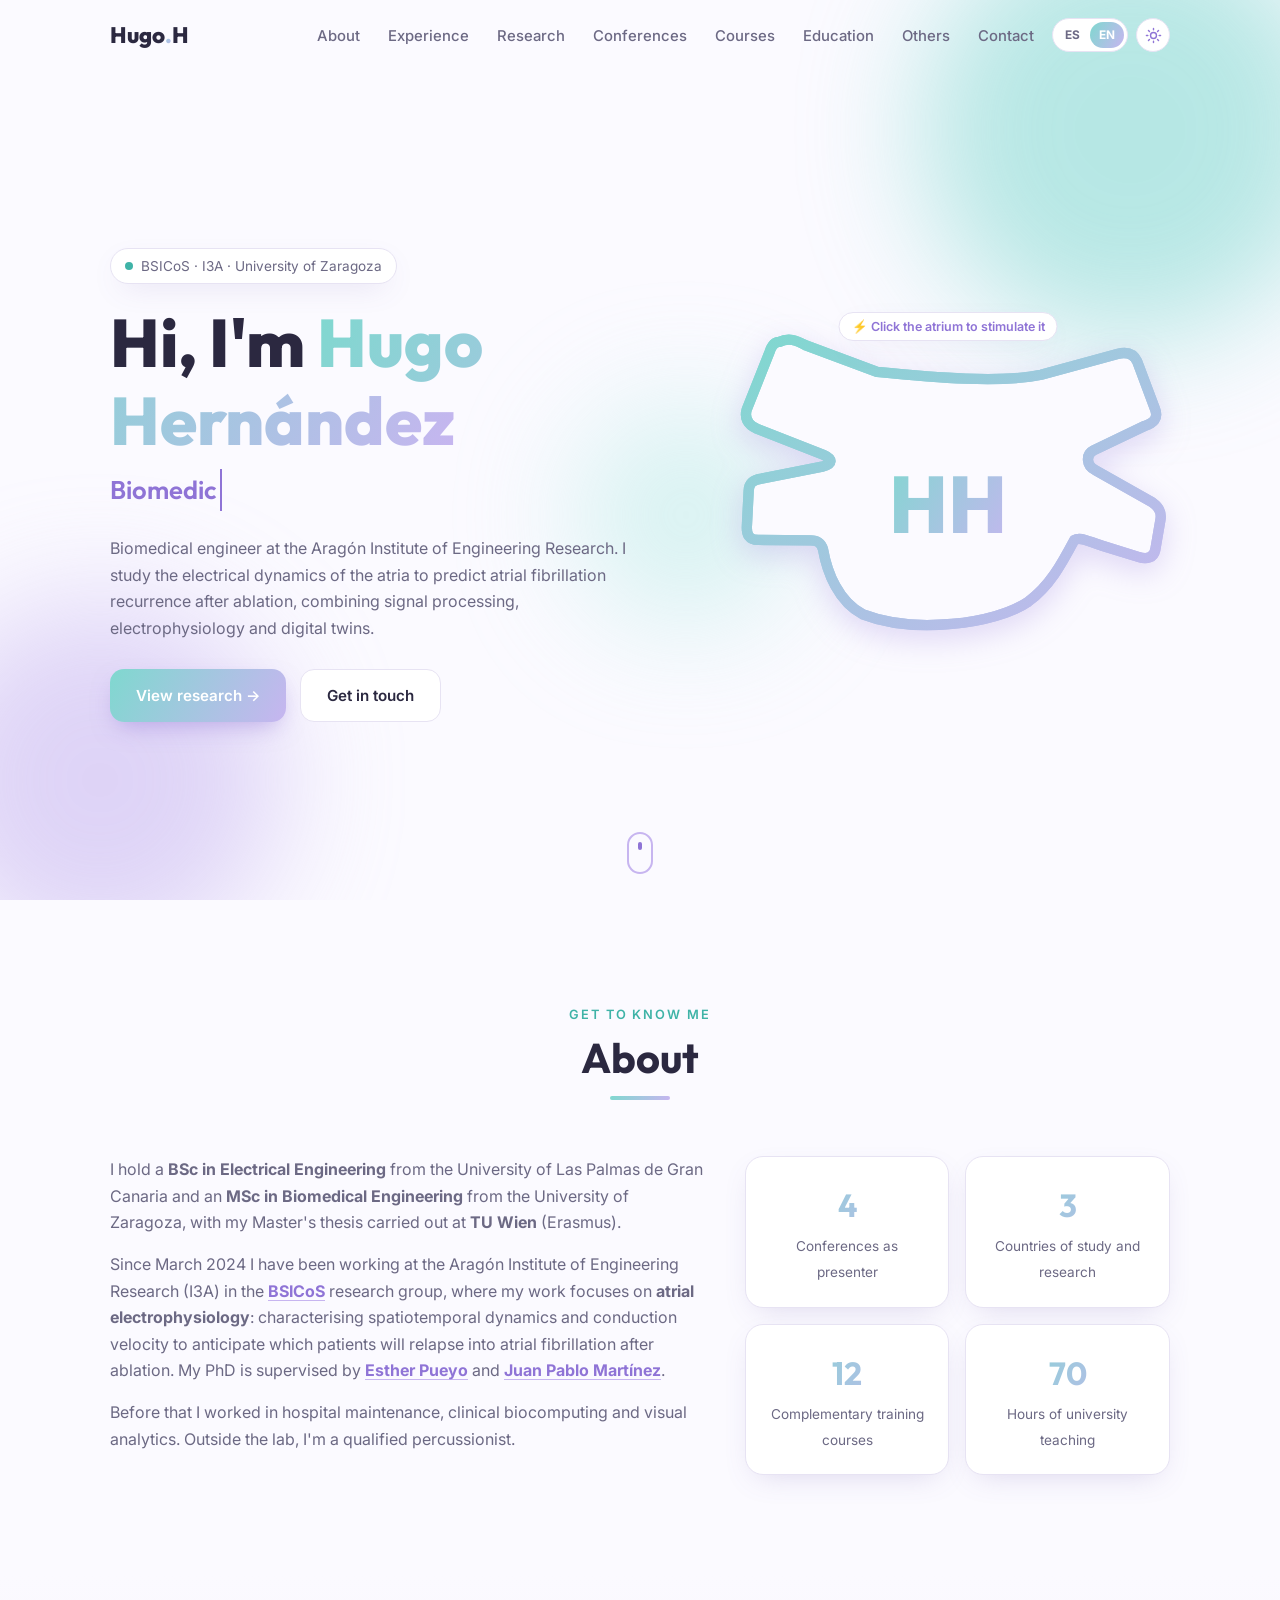
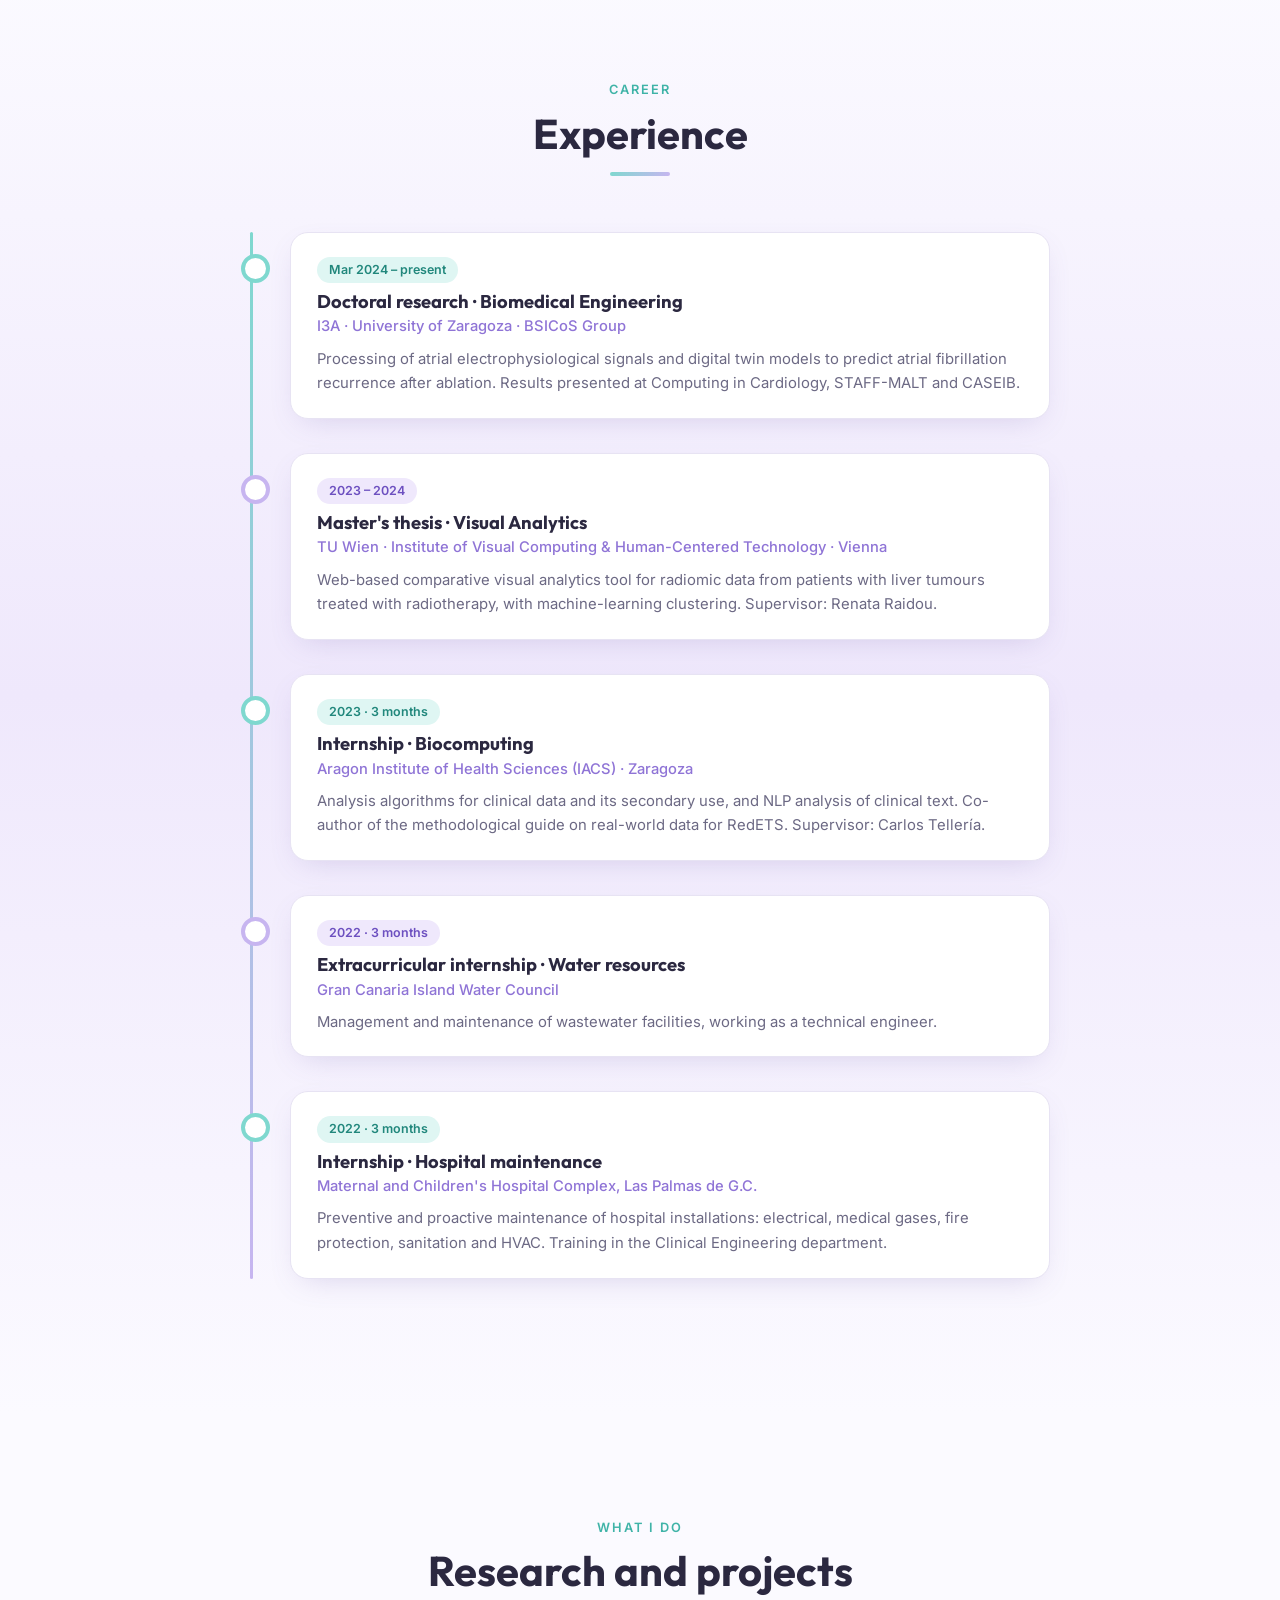
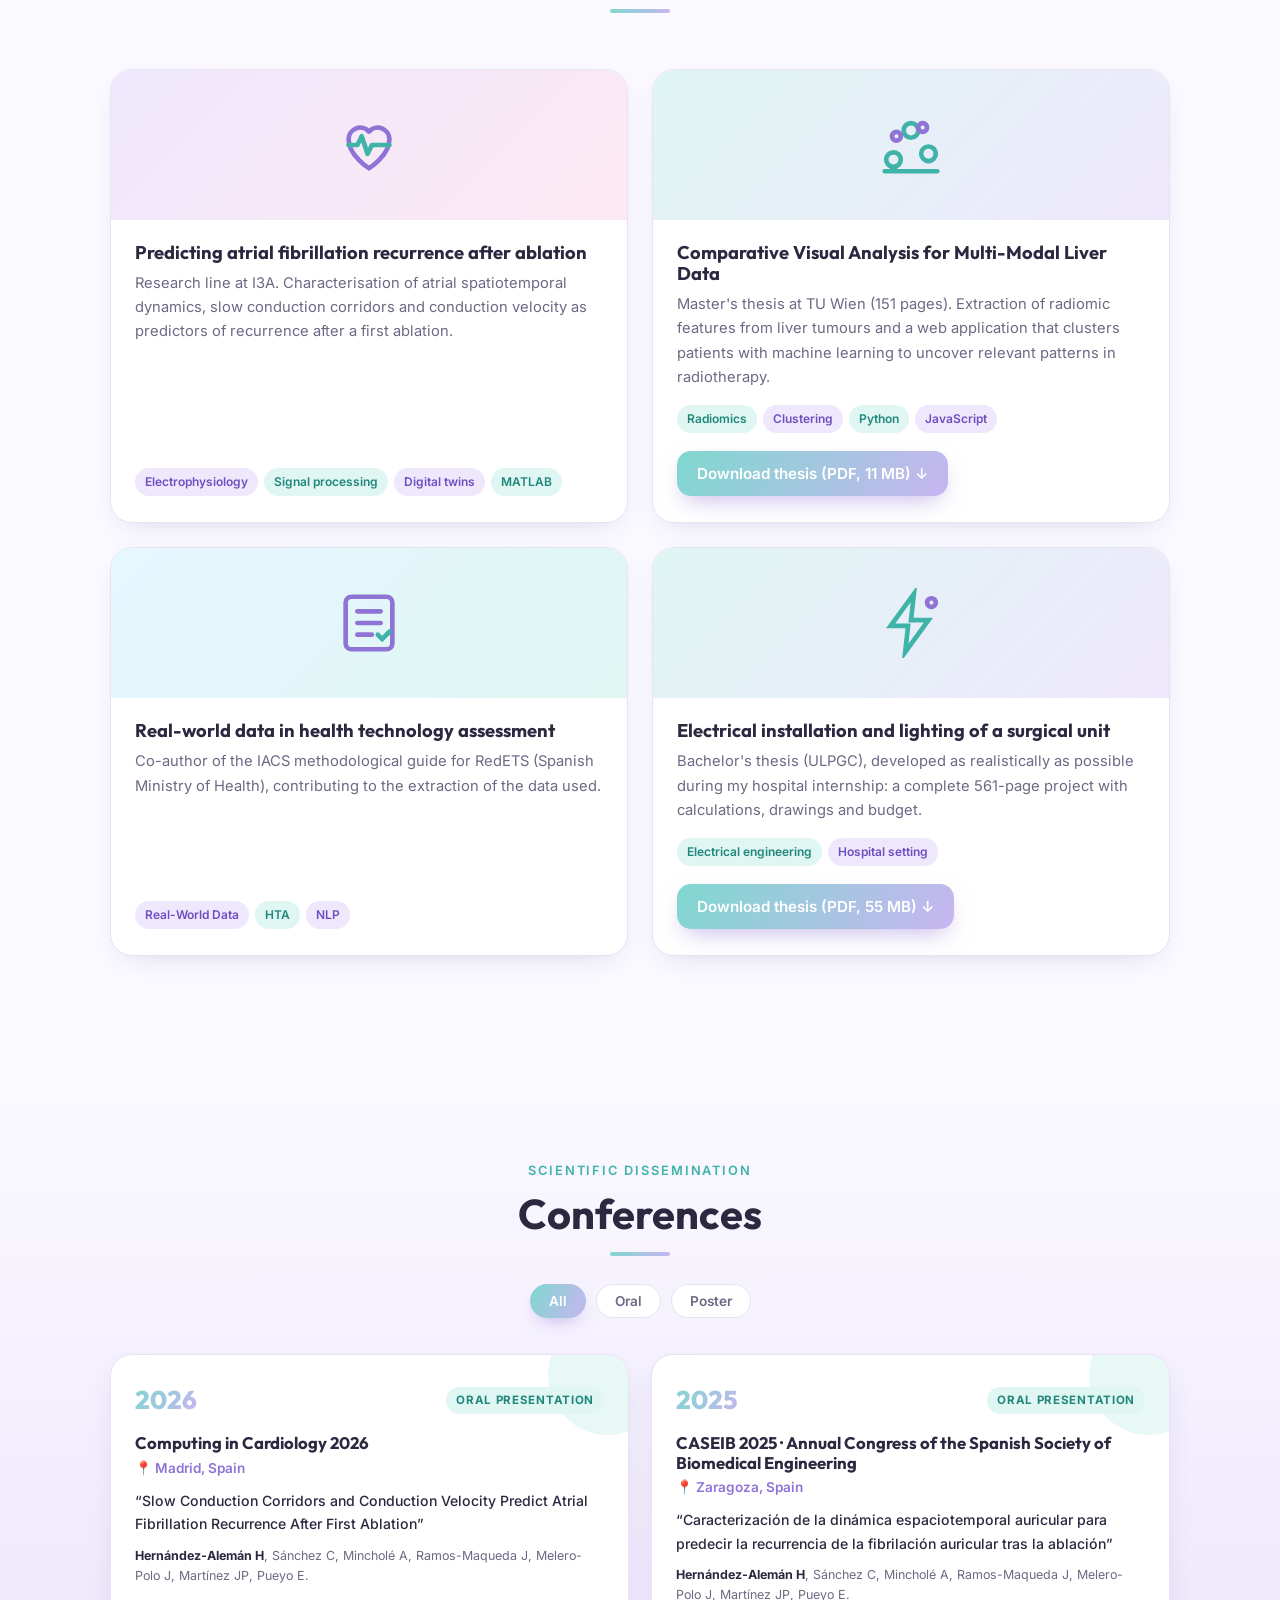
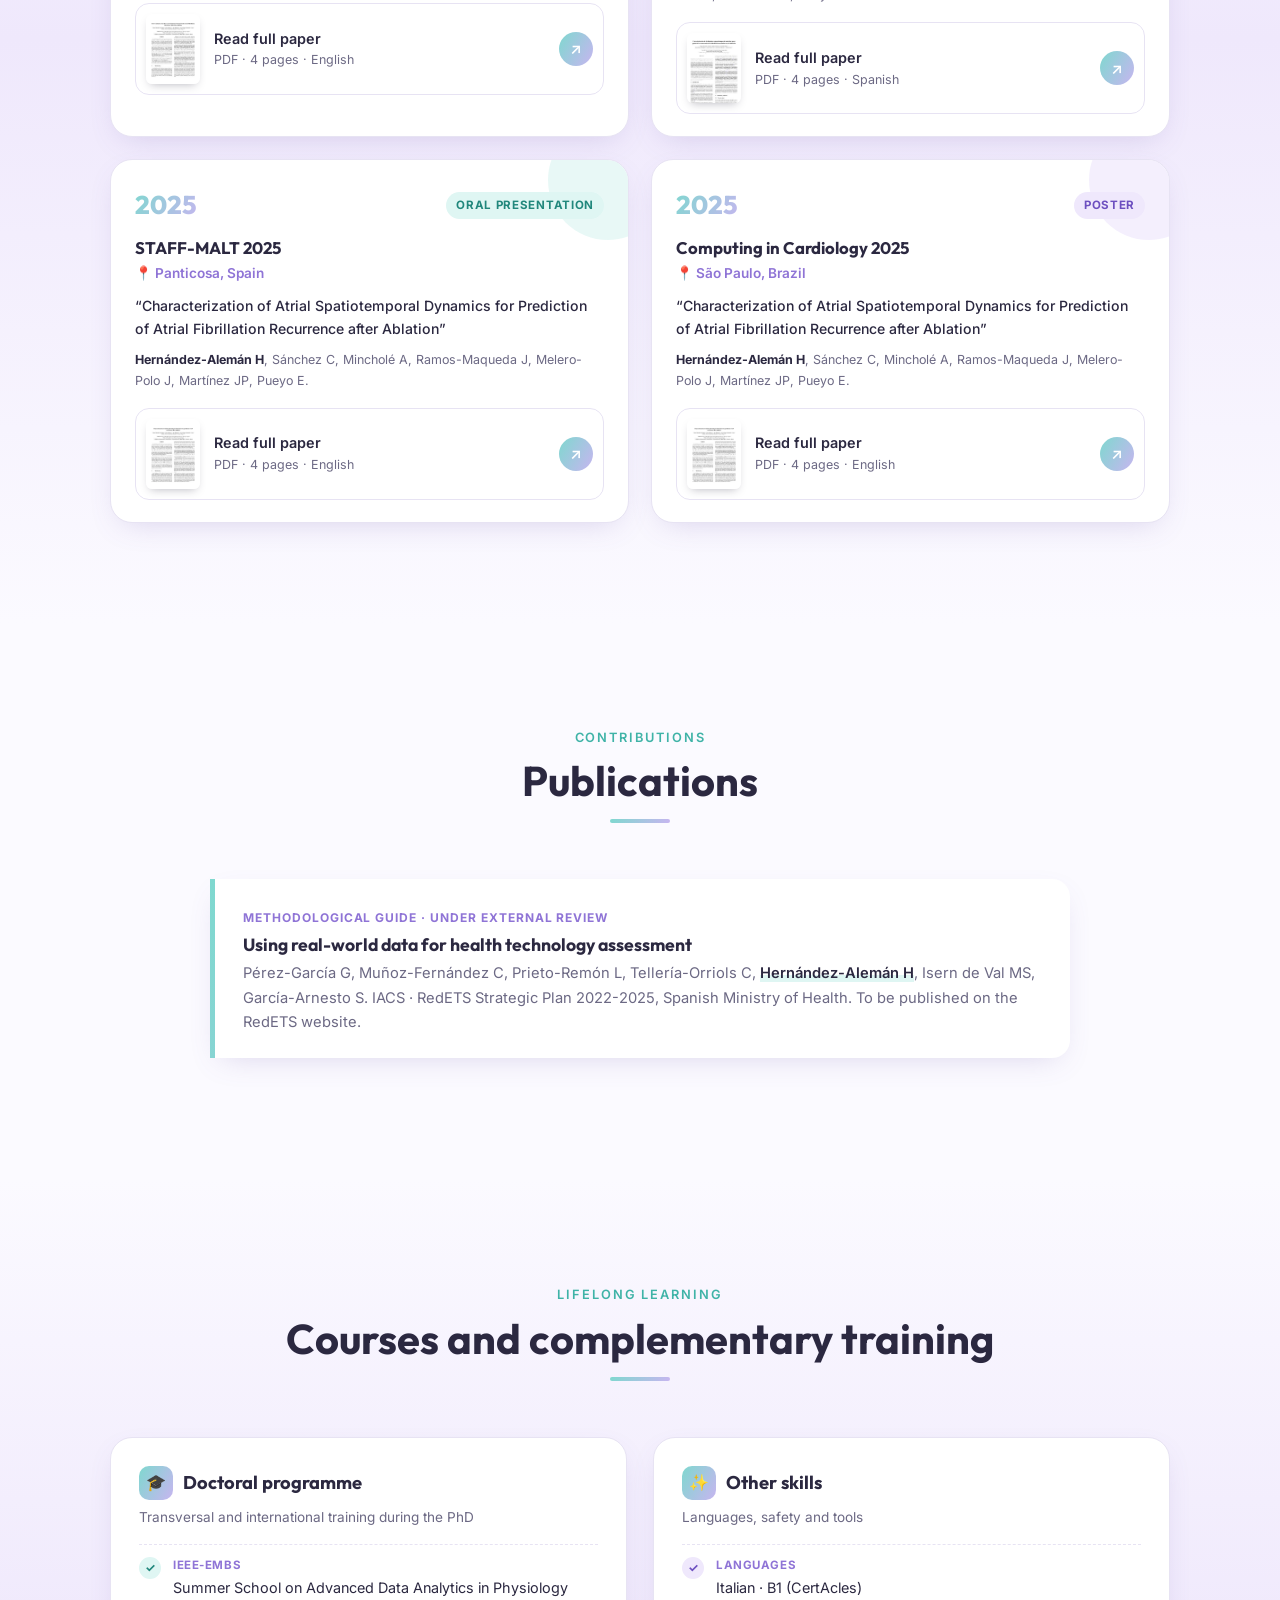
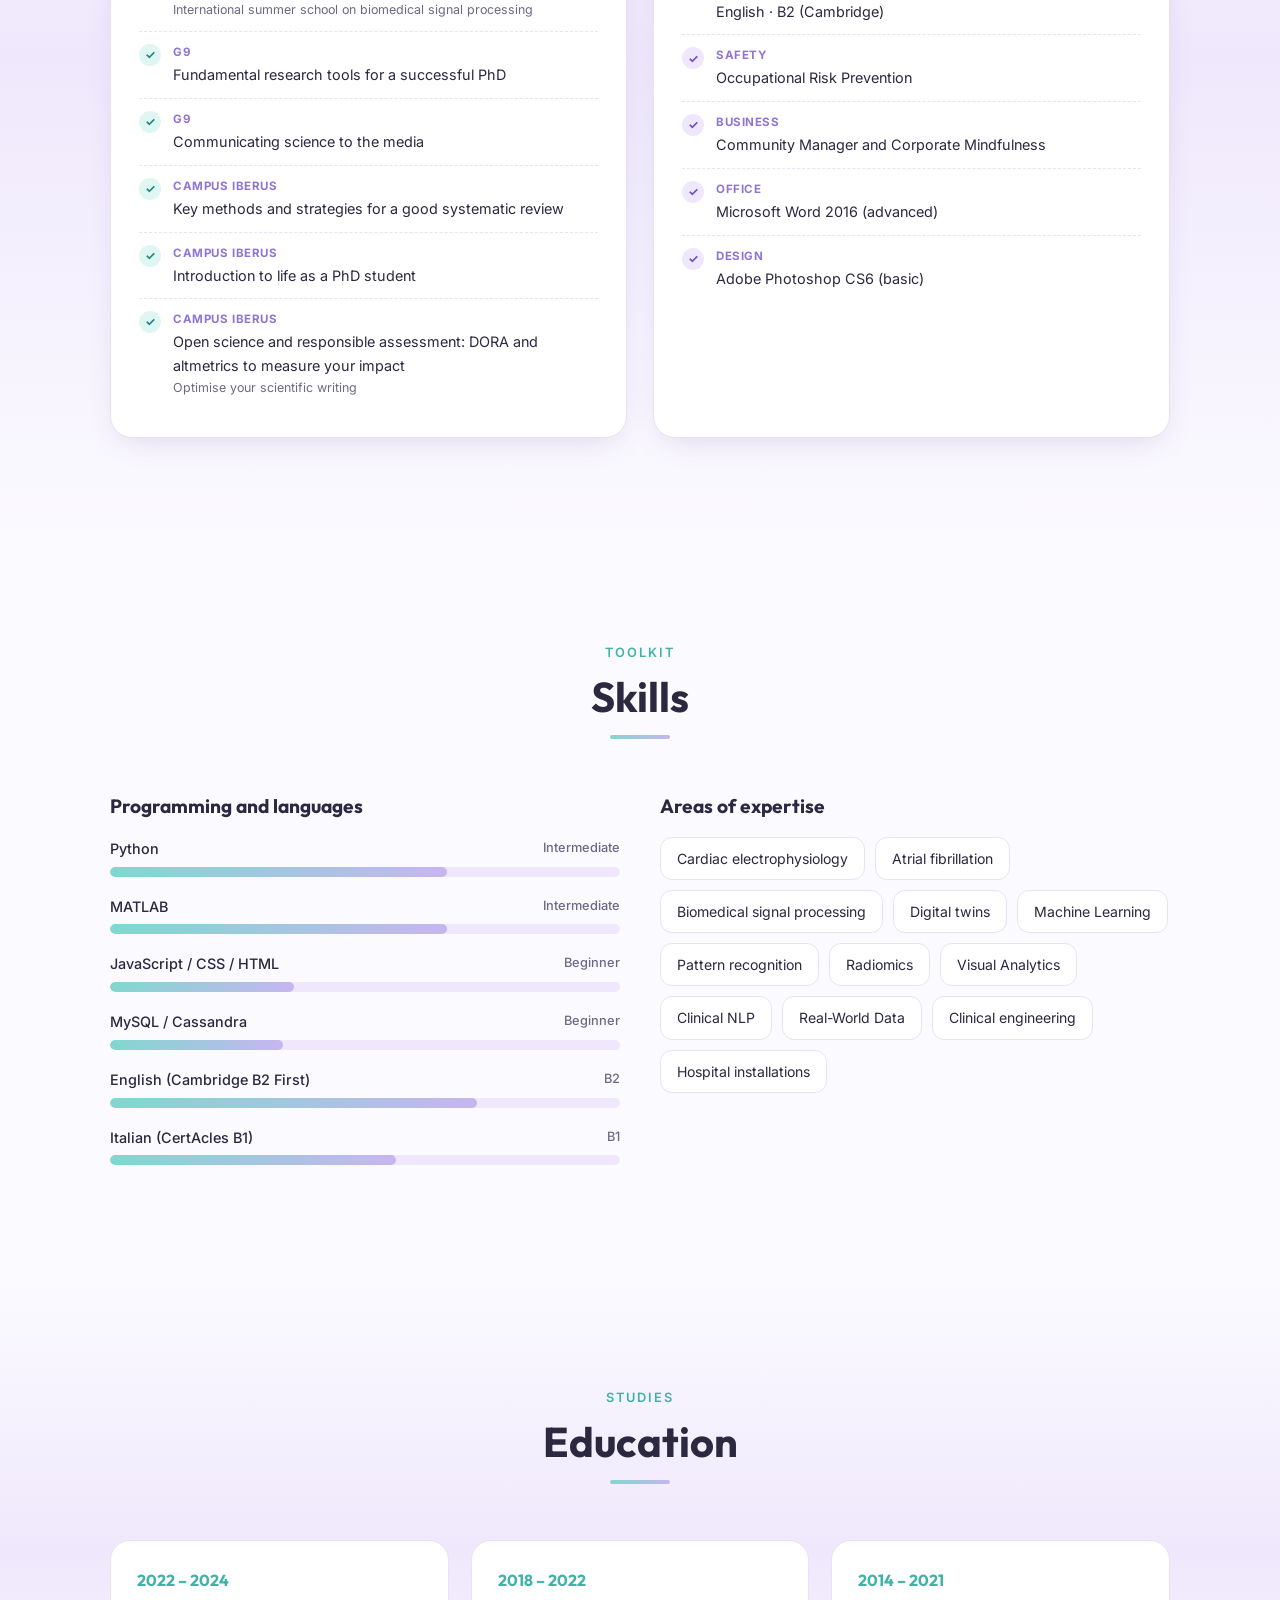
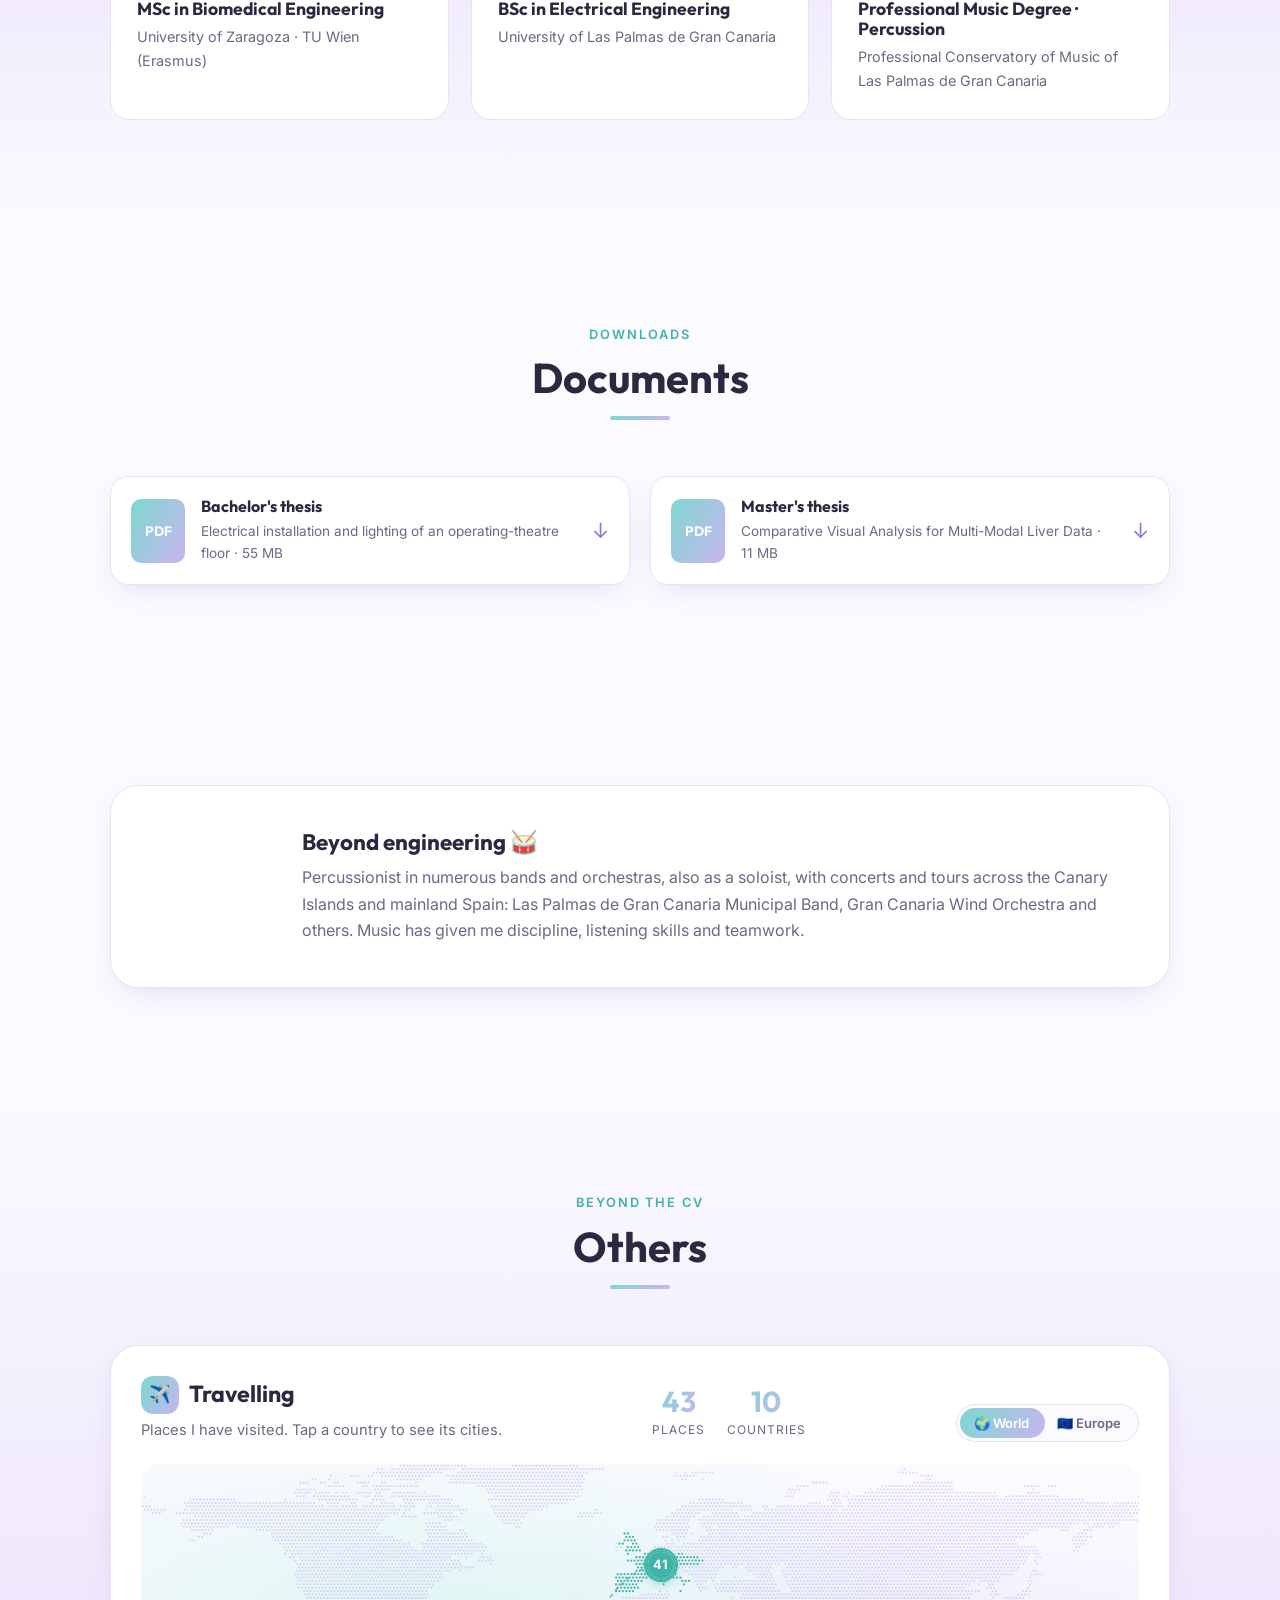
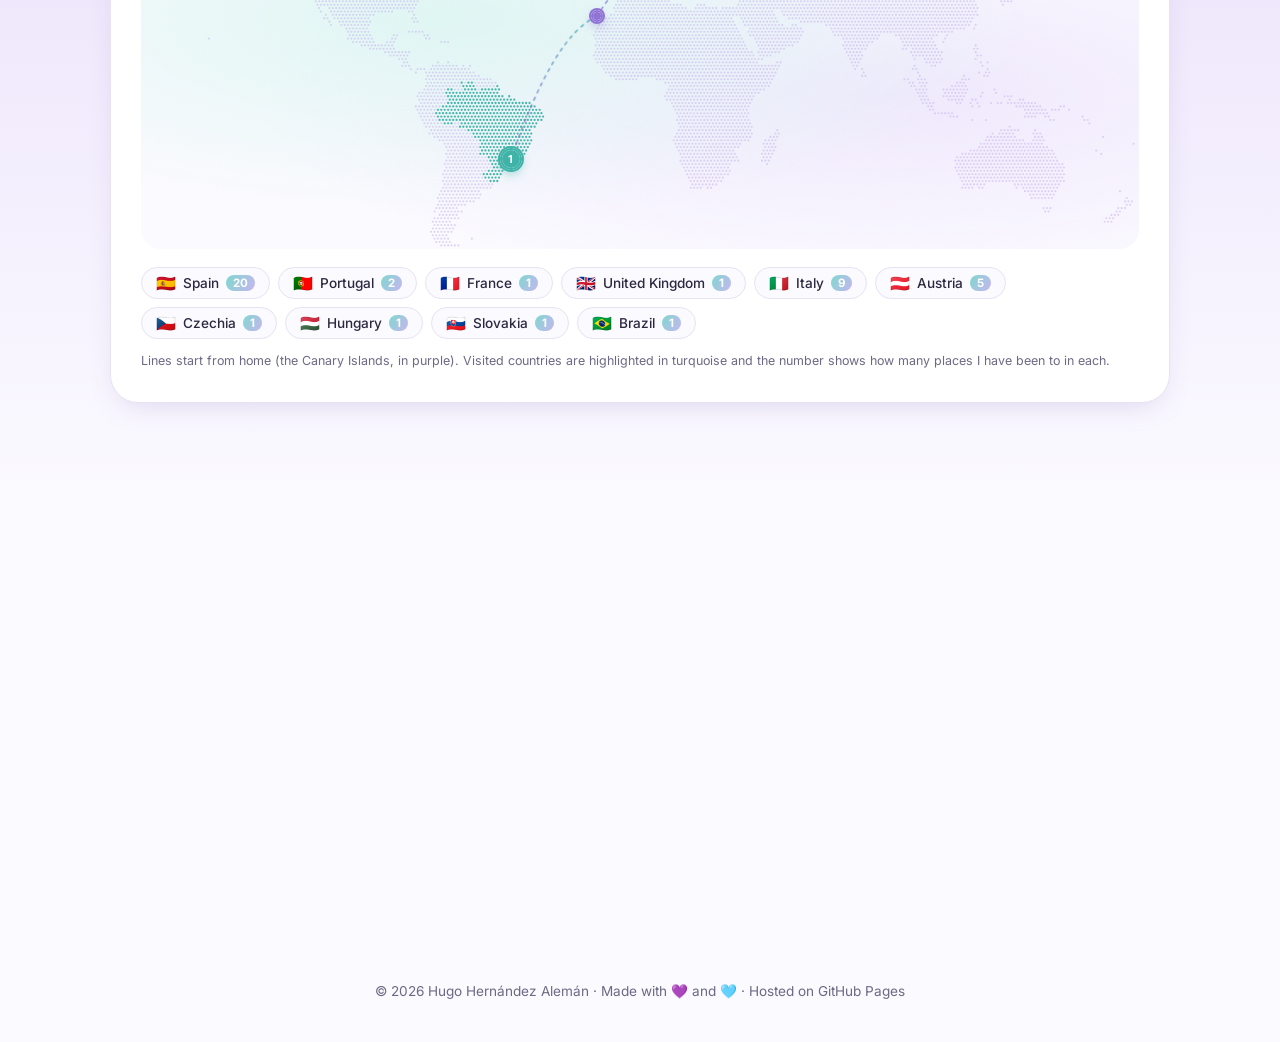
==== commit 88dfea2b: "Estimulación de la aurícula: onda de activación al hacer clic El clic lanza un frente de activación " ====
--- a/index.html
+++ b/index.html
@@ -97,6 +97,22 @@
 .avatar .ini{position:absolute;left:50%;top:56%;transform:translate(-50%,-50%)}
 .avatar .la-photo{position:absolute;inset:0;width:100%;height:100%;object-fit:cover;clip-path:url(#laClip);animation:laSway 9s ease-in-out infinite;transform-origin:52% 55%}
 .avatar .ecg{bottom:4%}
+
+/* atrium stimulation */
+.la-shape{cursor:crosshair;outline:none}
+.la-shape:focus-visible{stroke-width:20}
+.la-outline{fill:none;stroke:url(#laGrad);stroke-width:15;stroke-linejoin:round;pointer-events:none}
+.waves{pointer-events:none}
+.waves .front{fill:var(--lila);fill-opacity:.16;stroke:var(--turq-d);stroke-width:12;stroke-opacity:.85;filter:url(#waveBlur)}
+.waves .iso{fill:none;stroke-width:2.2;stroke-opacity:.75;transition:stroke-opacity 1.2s ease}
+.waves .spark{fill:#fff;stroke:var(--lila-d);stroke-width:4}
+.avatar .ini,.avatar .ecg,.avatar .la-photo{pointer-events:none}
+.avatar.beat .la{animation:laBeat .45s cubic-bezier(.3,0,.3,1)}
+@keyframes laBeat{0%{transform:scale(1)}35%{transform:scale(.955)}100%{transform:scale(1)}}
+.ecg.zap path{animation:draw 1.4s ease-out 1 both}
+.la-hint{position:absolute;left:50%;top:-6%;transform:translate(-50%,6px);white-space:nowrap;font:600 .78rem Inter,sans-serif;color:var(--lila-d);background:var(--card);border:1px solid var(--line);padding:6px 12px;border-radius:99px;box-shadow:var(--shadow);opacity:0;pointer-events:none;transition:opacity .5s,transform .5s}
+.la-hint.show{opacity:1;transform:translate(-50%,0);animation:hintBob 2.4s ease-in-out infinite}
+@keyframes hintBob{50%{transform:translate(-50%,-4px)}}
 @keyframes morph{0%,100%{border-radius:42% 58% 63% 37%/45% 40% 60% 55%}50%{border-radius:58% 42% 35% 65%/55% 62% 38% 45%}}
 .ecg{position:absolute;left:-10%;bottom:12%;width:120%;height:70px}
 .ecg path{fill:none;stroke:var(--turq-d);stroke-width:3;stroke-linecap:round;stroke-dasharray:900;stroke-dashoffset:900;animation:draw 3.5s ease-in-out infinite}
@@ -430,10 +446,16 @@
         <defs>
           <linearGradient id="laGrad" x1="0" y1="0" x2="1" y2="1"><stop offset="0" style="stop-color:var(--turq)"/><stop offset="1" style="stop-color:var(--lila)"/></linearGradient>
           <clipPath id="laClip" clipPathUnits="objectBoundingBox"><path transform="scale(0.001563 0.002222) translate(-20 -80)" d="M95 98 C110 92 120 96 135 104 L240 146 C320 154 420 152 480 140 L590 112 C606 108 614 114 618 124 L640 196 C644 210 636 216 624 220 L548 256 C536 262 536 278 548 284 L630 330 C642 338 644 346 642 356 L636 398 C634 410 624 412 612 408 L560 392 C540 386 528 378 520 384 C505 420 490 455 460 480 C410 515 290 520 220 488 C185 470 168 430 160 398 C156 388 150 386 140 386 L62 386 C48 386 44 378 44 366 L44 314 C44 302 50 298 62 296 L150 278 C166 274 166 266 152 260 L56 222 C42 216 38 206 42 194 L80 112 C84 102 88 98 95 98Z"><animate attributeName="d" values="M95 98 C110 92 120 96 135 104 L240 146 C320 154 420 152 480 140 L590 112 C606 108 614 114 618 124 L640 196 C644 210 636 216 624 220 L548 256 C536 262 536 278 548 284 L630 330 C642 338 644 346 642 356 L636 398 C634 410 624 412 612 408 L560 392 C540 386 528 378 520 384 C505 420 490 455 460 480 C410 515 290 520 220 488 C185 470 168 430 160 398 C156 388 150 386 140 386 L62 386 C48 386 44 378 44 366 L44 314 C44 302 50 298 62 296 L150 278 C166 274 166 266 152 260 L56 222 C42 216 38 206 42 194 L80 112 C84 102 88 98 95 98Z;M94.3 97.4 C108.6 90.8 118.5 94.6 133.3 102.4 L236.7 140.9 C319.3 149.1 417 157.5 475.5 145.1 L586.3 114.8 C602.5 110.6 610.8 116.2 615.2 125.8 L641.3 195.5 C646.2 209.3 638.4 215.3 626.5 219.3 L551.7 255.2 C540 261.2 541.3 277.4 553.8 283.6 L636.9 330.7 C648.9 338.9 650.9 347 648.8 357.3 L641.5 399.8 C639 411.9 628.7 413.9 616.7 409.9 L564.4 393.8 C544.3 387.8 532.5 379.9 523.7 385.7 C505.3 420.2 487.8 452.7 456.7 475.1 C407.9 508.6 289.5 522 216.3 493.7 C180.5 475 164.2 432.9 158.2 399 C155.1 388.4 149.5 386.2 139.9 386.1 L64 385.4 C50.2 385.3 46.8 377.3 47.5 365.2 L50.1 313.7 C50.5 302 56.6 298 68.6 296.1 L157 278.8 C172.9 275 172.7 267.3 158.6 261.4 L62.1 223.7 C48.1 217.7 43.8 207.8 47.2 195.9 L80.4 112.3 C83.8 101.9 87.5 97.6 94.3 97.4Z;M95 98 C110 92 120 96 135 104 L240 146 C320 154 420 152 480 140 L590 112 C606 108 614 114 618 124 L640 196 C644 210 636 216 624 220 L548 256 C536 262 536 278 548 284 L630 330 C642 338 644 346 642 356 L636 398 C634 410 624 412 612 408 L560 392 C540 386 528 378 520 384 C505 420 490 455 460 480 C410 515 290 520 220 488 C185 470 168 430 160 398 C156 388 150 386 140 386 L62 386 C48 386 44 378 44 366 L44 314 C44 302 50 298 62 296 L150 278 C166 274 166 266 152 260 L56 222 C42 216 38 206 42 194 L80 112 C84 102 88 98 95 98Z" dur="8s" repeatCount="indefinite" calcMode="spline" keyTimes="0;.5;1" keySplines=".45 0 .55 1;.45 0 .55 1"/></path></clipPath>
+          <path id="laPath" d="M95 98 C110 92 120 96 135 104 L240 146 C320 154 420 152 480 140 L590 112 C606 108 614 114 618 124 L640 196 C644 210 636 216 624 220 L548 256 C536 262 536 278 548 284 L630 330 C642 338 644 346 642 356 L636 398 C634 410 624 412 612 408 L560 392 C540 386 528 378 520 384 C505 420 490 455 460 480 C410 515 290 520 220 488 C185 470 168 430 160 398 C156 388 150 386 140 386 L62 386 C48 386 44 378 44 366 L44 314 C44 302 50 298 62 296 L150 278 C166 274 166 266 152 260 L56 222 C42 216 38 206 42 194 L80 112 C84 102 88 98 95 98Z"><animate attributeName="d" values="M95 98 C110 92 120 96 135 104 L240 146 C320 154 420 152 480 140 L590 112 C606 108 614 114 618 124 L640 196 C644 210 636 216 624 220 L548 256 C536 262 536 278 548 284 L630 330 C642 338 644 346 642 356 L636 398 C634 410 624 412 612 408 L560 392 C540 386 528 378 520 384 C505 420 490 455 460 480 C410 515 290 520 220 488 C185 470 168 430 160 398 C156 388 150 386 140 386 L62 386 C48 386 44 378 44 366 L44 314 C44 302 50 298 62 296 L150 278 C166 274 166 266 152 260 L56 222 C42 216 38 206 42 194 L80 112 C84 102 88 98 95 98Z;M94.3 97.4 C108.6 90.8 118.5 94.6 133.3 102.4 L236.7 140.9 C319.3 149.1 417 157.5 475.5 145.1 L586.3 114.8 C602.5 110.6 610.8 116.2 615.2 125.8 L641.3 195.5 C646.2 209.3 638.4 215.3 626.5 219.3 L551.7 255.2 C540 261.2 541.3 277.4 553.8 283.6 L636.9 330.7 C648.9 338.9 650.9 347 648.8 357.3 L641.5 399.8 C639 411.9 628.7 413.9 616.7 409.9 L564.4 393.8 C544.3 387.8 532.5 379.9 523.7 385.7 C505.3 420.2 487.8 452.7 456.7 475.1 C407.9 508.6 289.5 522 216.3 493.7 C180.5 475 164.2 432.9 158.2 399 C155.1 388.4 149.5 386.2 139.9 386.1 L64 385.4 C50.2 385.3 46.8 377.3 47.5 365.2 L50.1 313.7 C50.5 302 56.6 298 68.6 296.1 L157 278.8 C172.9 275 172.7 267.3 158.6 261.4 L62.1 223.7 C48.1 217.7 43.8 207.8 47.2 195.9 L80.4 112.3 C83.8 101.9 87.5 97.6 94.3 97.4Z;M95 98 C110 92 120 96 135 104 L240 146 C320 154 420 152 480 140 L590 112 C606 108 614 114 618 124 L640 196 C644 210 636 216 624 220 L548 256 C536 262 536 278 548 284 L630 330 C642 338 644 346 642 356 L636 398 C634 410 624 412 612 408 L560 392 C540 386 528 378 520 384 C505 420 490 455 460 480 C410 515 290 520 220 488 C185 470 168 430 160 398 C156 388 150 386 140 386 L62 386 C48 386 44 378 44 366 L44 314 C44 302 50 298 62 296 L150 278 C166 274 166 266 152 260 L56 222 C42 216 38 206 42 194 L80 112 C84 102 88 98 95 98Z" dur="8s" repeatCount="indefinite" calcMode="spline" keyTimes="0;.5;1" keySplines=".45 0 .55 1;.45 0 .55 1"/></path>
+          <clipPath id="laIn" clipPathUnits="userSpaceOnUse"><use href="#laPath"/></clipPath>
+          <filter id="waveBlur" x="-20%" y="-20%" width="140%" height="140%"><feGaussianBlur stdDeviation="3"/></filter>
         </defs>
-        <path class="la-shape" d="M95 98 C110 92 120 96 135 104 L240 146 C320 154 420 152 480 140 L590 112 C606 108 614 114 618 124 L640 196 C644 210 636 216 624 220 L548 256 C536 262 536 278 548 284 L630 330 C642 338 644 346 642 356 L636 398 C634 410 624 412 612 408 L560 392 C540 386 528 378 520 384 C505 420 490 455 460 480 C410 515 290 520 220 488 C185 470 168 430 160 398 C156 388 150 386 140 386 L62 386 C48 386 44 378 44 366 L44 314 C44 302 50 298 62 296 L150 278 C166 274 166 266 152 260 L56 222 C42 216 38 206 42 194 L80 112 C84 102 88 98 95 98Z"><animate attributeName="d" values="M95 98 C110 92 120 96 135 104 L240 146 C320 154 420 152 480 140 L590 112 C606 108 614 114 618 124 L640 196 C644 210 636 216 624 220 L548 256 C536 262 536 278 548 284 L630 330 C642 338 644 346 642 356 L636 398 C634 410 624 412 612 408 L560 392 C540 386 528 378 520 384 C505 420 490 455 460 480 C410 515 290 520 220 488 C185 470 168 430 160 398 C156 388 150 386 140 386 L62 386 C48 386 44 378 44 366 L44 314 C44 302 50 298 62 296 L150 278 C166 274 166 266 152 260 L56 222 C42 216 38 206 42 194 L80 112 C84 102 88 98 95 98Z;M94.3 97.4 C108.6 90.8 118.5 94.6 133.3 102.4 L236.7 140.9 C319.3 149.1 417 157.5 475.5 145.1 L586.3 114.8 C602.5 110.6 610.8 116.2 615.2 125.8 L641.3 195.5 C646.2 209.3 638.4 215.3 626.5 219.3 L551.7 255.2 C540 261.2 541.3 277.4 553.8 283.6 L636.9 330.7 C648.9 338.9 650.9 347 648.8 357.3 L641.5 399.8 C639 411.9 628.7 413.9 616.7 409.9 L564.4 393.8 C544.3 387.8 532.5 379.9 523.7 385.7 C505.3 420.2 487.8 452.7 456.7 475.1 C407.9 508.6 289.5 522 216.3 493.7 C180.5 475 164.2 432.9 158.2 399 C155.1 388.4 149.5 386.2 139.9 386.1 L64 385.4 C50.2 385.3 46.8 377.3 47.5 365.2 L50.1 313.7 C50.5 302 56.6 298 68.6 296.1 L157 278.8 C172.9 275 172.7 267.3 158.6 261.4 L62.1 223.7 C48.1 217.7 43.8 207.8 47.2 195.9 L80.4 112.3 C83.8 101.9 87.5 97.6 94.3 97.4Z;M95 98 C110 92 120 96 135 104 L240 146 C320 154 420 152 480 140 L590 112 C606 108 614 114 618 124 L640 196 C644 210 636 216 624 220 L548 256 C536 262 536 278 548 284 L630 330 C642 338 644 346 642 356 L636 398 C634 410 624 412 612 408 L560 392 C540 386 528 378 520 384 C505 420 490 455 460 480 C410 515 290 520 220 488 C185 470 168 430 160 398 C156 388 150 386 140 386 L62 386 C48 386 44 378 44 366 L44 314 C44 302 50 298 62 296 L150 278 C166 274 166 266 152 260 L56 222 C42 216 38 206 42 194 L80 112 C84 102 88 98 95 98Z" dur="8s" repeatCount="indefinite" calcMode="spline" keyTimes="0;.5;1" keySplines=".45 0 .55 1;.45 0 .55 1"/></path>
+        <use href="#laPath" class="la-shape"/>
+        <g class="waves" id="waves" clip-path="url(#laIn)"></g>
+        <use href="#laPath" class="la-outline"/>
       </svg>
       <span class="ini">HH</span>
+      <span class="la-hint" id="laHint" data-en="⚡ Click the atrium to stimulate it">⚡ Pulsa la aurícula para estimularla</span>
       <img class="la-photo" src="assets/foto-perfil.jpg" alt="Hugo Hernández" onerror="this.remove()">
       <svg class="ecg" viewBox="0 0 600 70" preserveAspectRatio="none"><path d="M0 40 H170 L190 40 L205 12 L222 64 L240 4 L258 52 L272 40 H380 L395 30 L410 40 H600"/></svg>
     </div>
@@ -1028,6 +1050,43 @@
 document.querySelectorAll(".t-stats > div").forEach(d=>io.observe(d));
 labels();setView("world");
 
+// ---------- Atrium stimulation: click → activation wavefront + isochrones ----------
+(function(){
+  const svg=document.querySelector(".avatar .la"),shape=document.querySelector(".la .la-shape"),waves=document.getElementById("waves");
+  const av=document.querySelector(".avatar"),ecg=av.querySelector(".ecg"),hint=document.getElementById("laHint");
+  if(!svg||!shape)return;
+  const NS="http://www.w3.org/2000/svg",reduce=matchMedia("(prefers-reduced-motion: reduce)").matches;
+  const ISO=["#8f74d6","#9d86e0","#a9a0e6","#9cc3e3","#7fd3cc","#3fb3a7"];   // early (lila) → late (turquoise)
+  let stimulated=false;
+  setTimeout(()=>{if(!stimulated)hint.classList.add("show")},2500);
+  function toSvg(e){const pt=svg.createSVGPoint();pt.x=e.clientX;pt.y=e.clientY;return pt.matrixTransform(svg.getScreenCTM().inverse())}
+  function stimulate(x,y){
+    stimulated=true;hint.classList.remove("show");
+    av.classList.remove("beat");void av.offsetWidth;av.classList.add("beat");setTimeout(()=>av.classList.remove("beat"),500);
+    ecg.classList.remove("zap");void ecg.offsetWidth;ecg.classList.add("zap");clearTimeout(ecg._t);ecg._t=setTimeout(()=>ecg.classList.remove("zap"),1500);
+    const spark=document.createElementNS(NS,"circle");spark.setAttribute("class","spark");spark.setAttribute("cx",x);spark.setAttribute("cy",y);spark.setAttribute("r",9);waves.appendChild(spark);
+    if(reduce){setTimeout(()=>spark.remove(),600);return}
+    const front=document.createElementNS(NS,"circle");front.setAttribute("class","front");front.setAttribute("cx",x);front.setAttribute("cy",y);waves.appendChild(front);
+    const maxR=760,speed=520,isoEvery=95,isos=[];let t0=null,lastIso=0;
+    function step(t){
+      if(t0===null)t0=t;const el=t-t0,r=speed*el/1000;
+      front.setAttribute("r",r);front.style.strokeOpacity=Math.max(0,.85*(1-r/maxR));
+      spark.setAttribute("r",9+Math.sin(el/60)*2);spark.style.opacity=Math.max(0,1-el/700);
+      if(el-lastIso>=isoEvery&&r>10){lastIso=el;const c=document.createElementNS(NS,"circle");
+        c.setAttribute("class","iso");c.setAttribute("cx",x);c.setAttribute("cy",y);c.setAttribute("r",r);
+        c.style.stroke=ISO[Math.min(ISO.length-1,isos.length)];waves.insertBefore(c,front);isos.push(c)}
+      if(r<maxR)requestAnimationFrame(step);
+      else{front.remove();spark.remove();isos.forEach((c,i)=>{setTimeout(()=>{c.style.strokeOpacity=0;setTimeout(()=>c.remove(),1300)},i*60)})}
+    }
+    requestAnimationFrame(step);
+  }
+  shape.addEventListener("click",e=>{const p=toSvg(e);stimulate(p.x,p.y)});
+  // keyboard: Enter/Space on the shape stimulates from the centre
+  shape.setAttribute("tabindex","0");shape.setAttribute("role","button");
+  shape.setAttribute("aria-label",document.documentElement.lang==="en"?"Stimulate the atrium":"Estimular la aurícula");
+  shape.addEventListener("keydown",e=>{if(e.key==="Enter"||e.key===" "){e.preventDefault();stimulate(340,320)}});
+})();
+
 // ---------- Theme toggle ----------
 const root=document.documentElement;
 document.getElementById("theme").onclick=()=>{
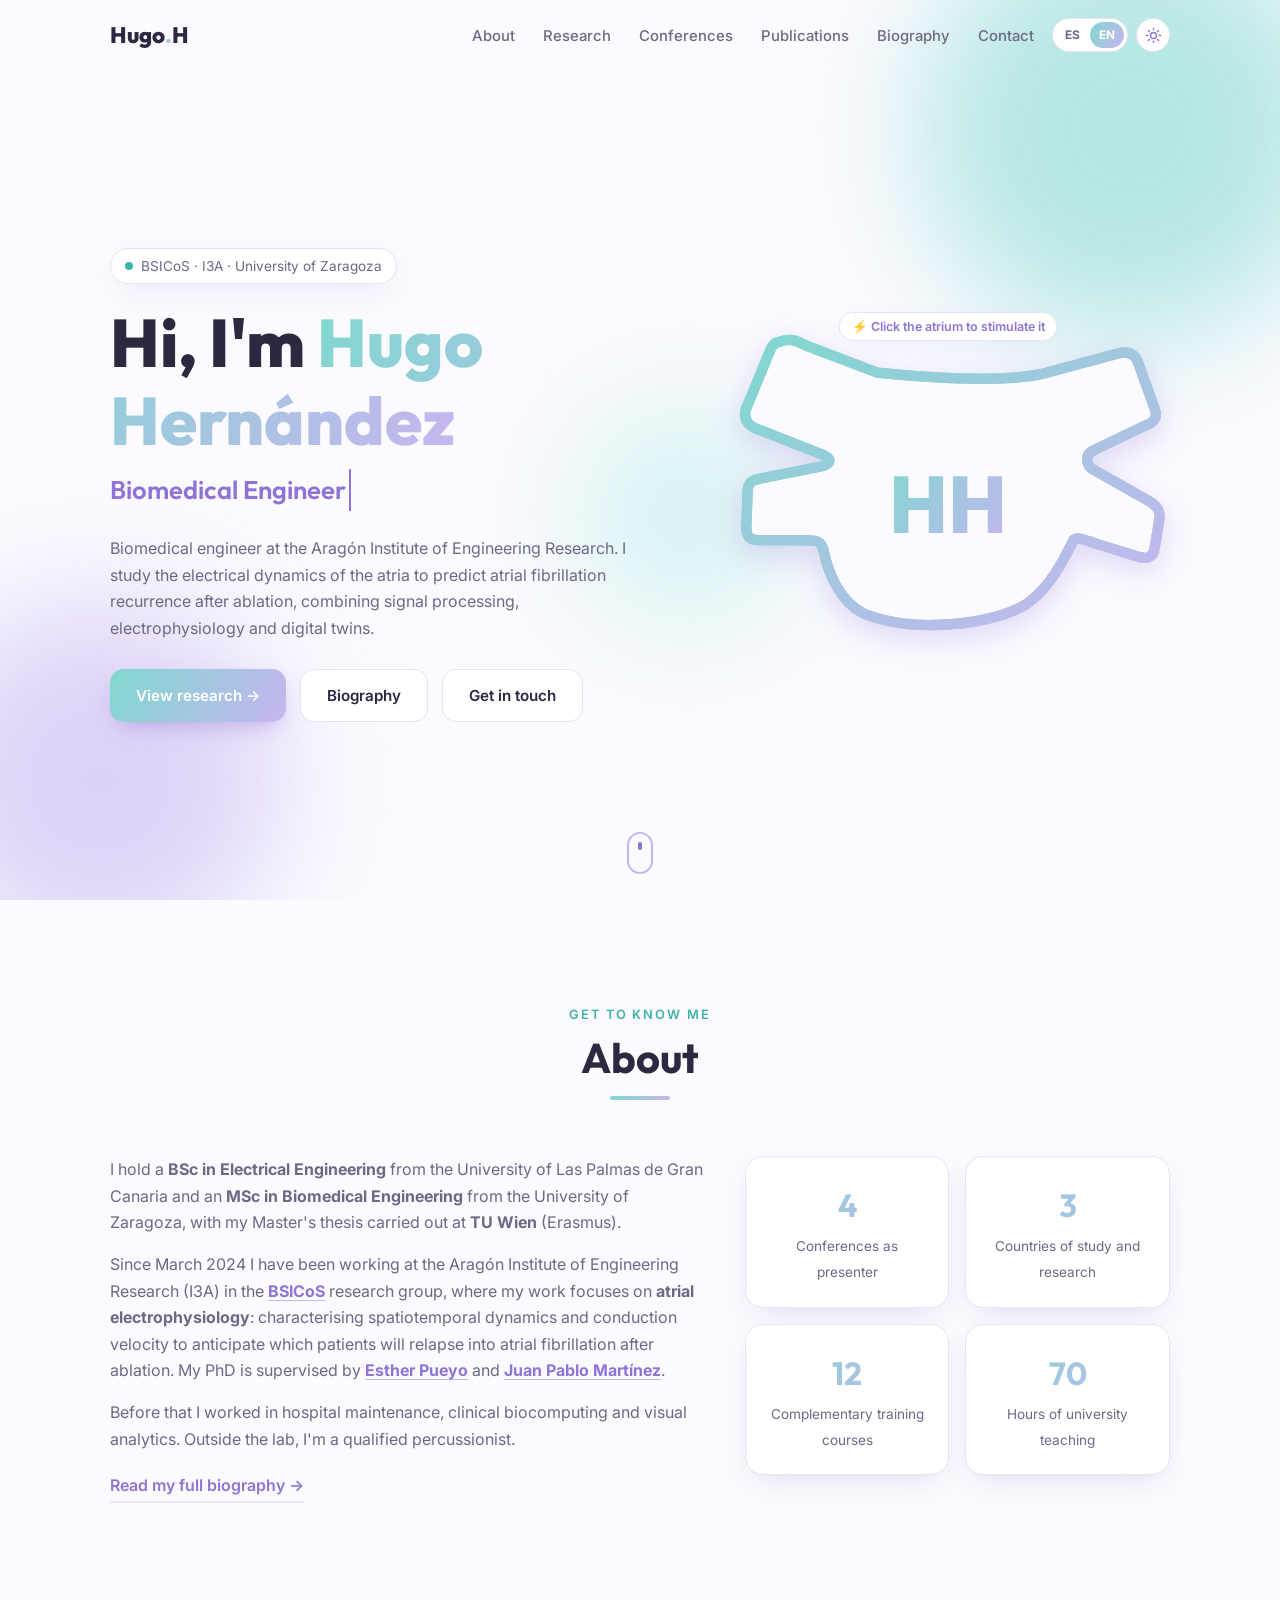
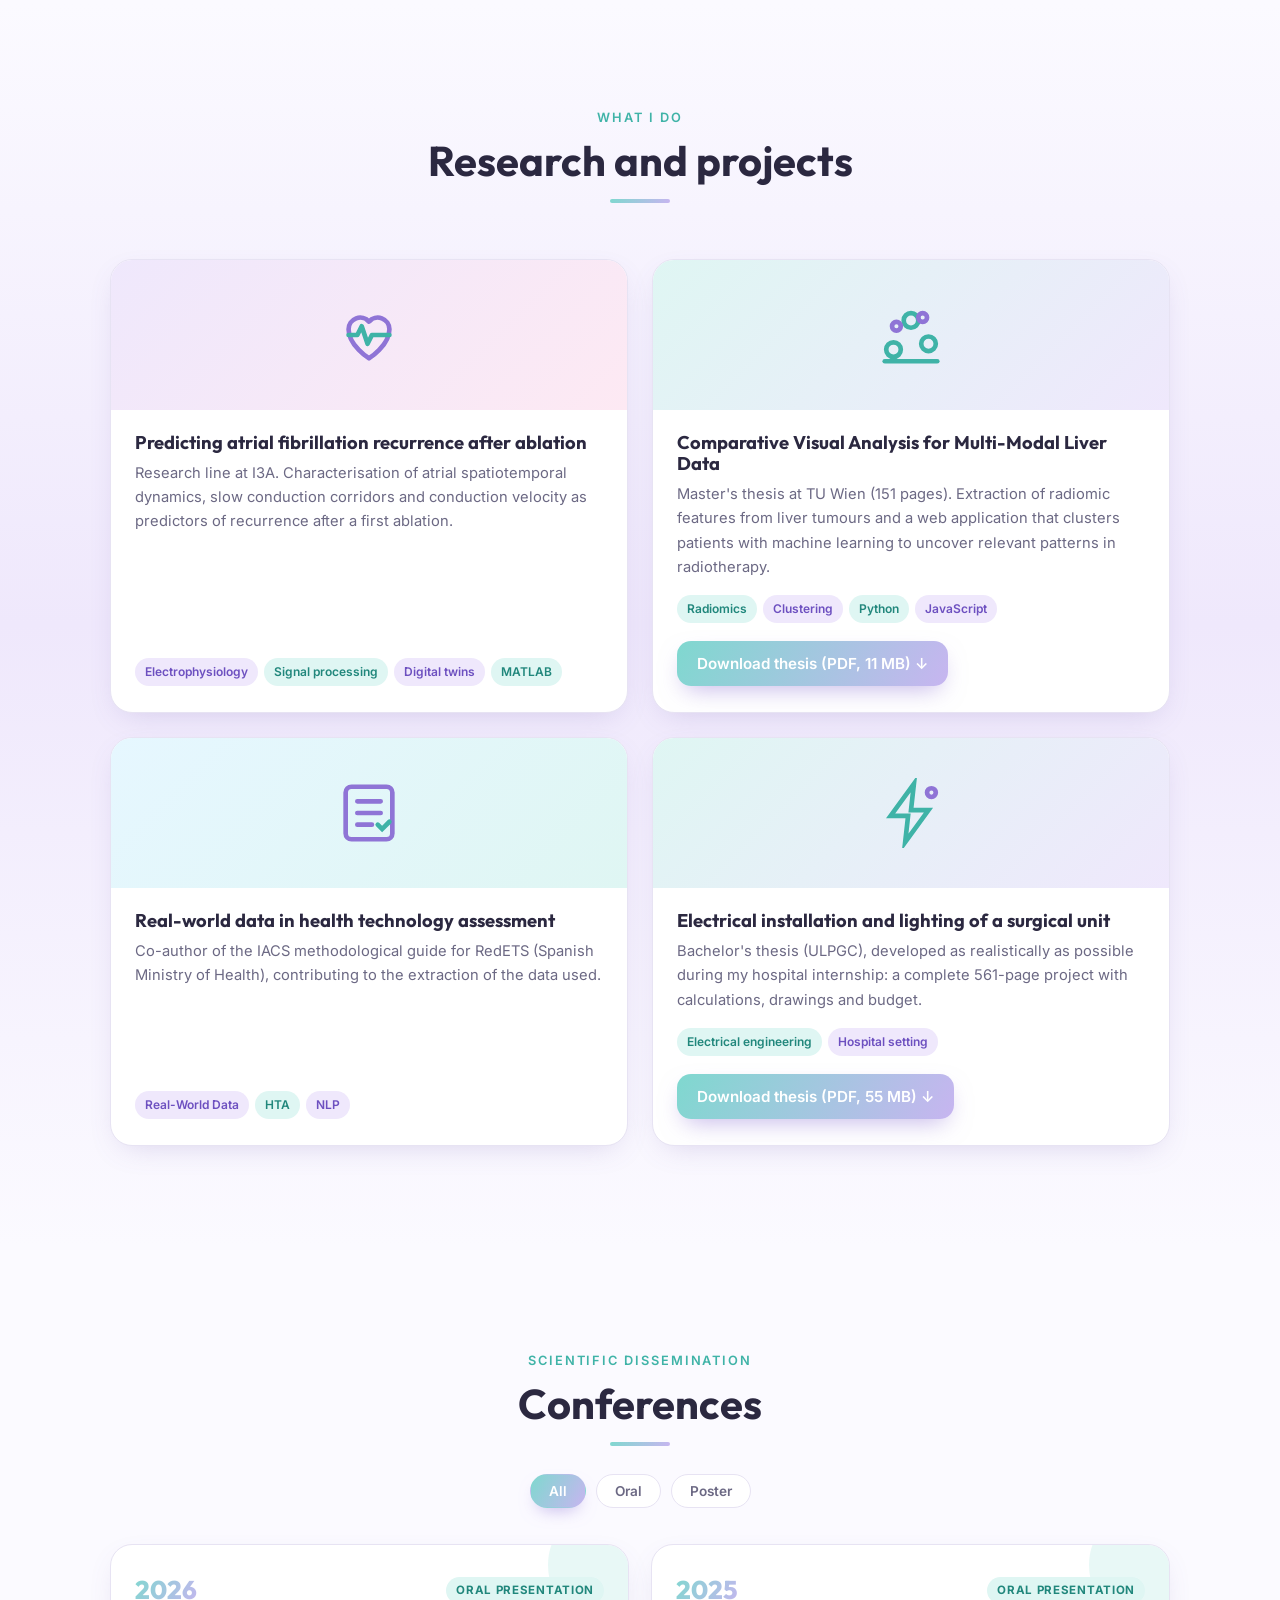
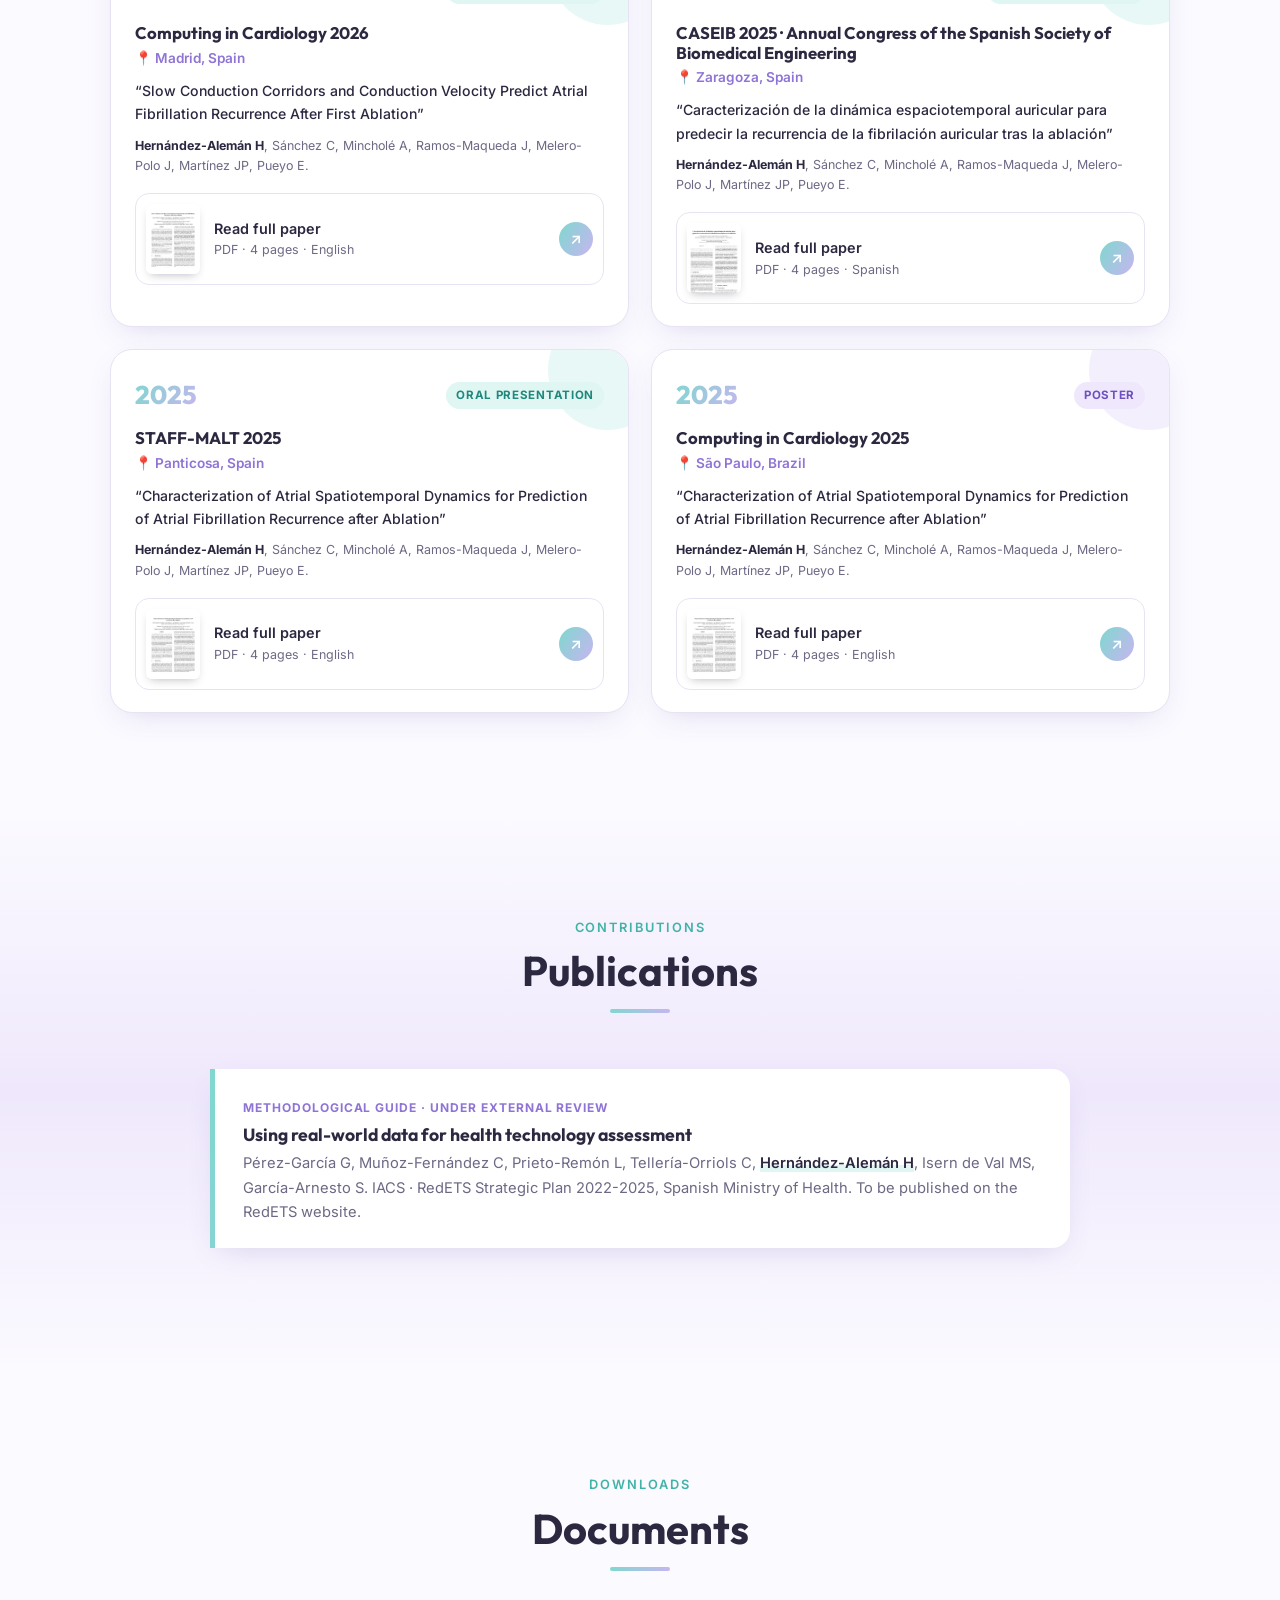
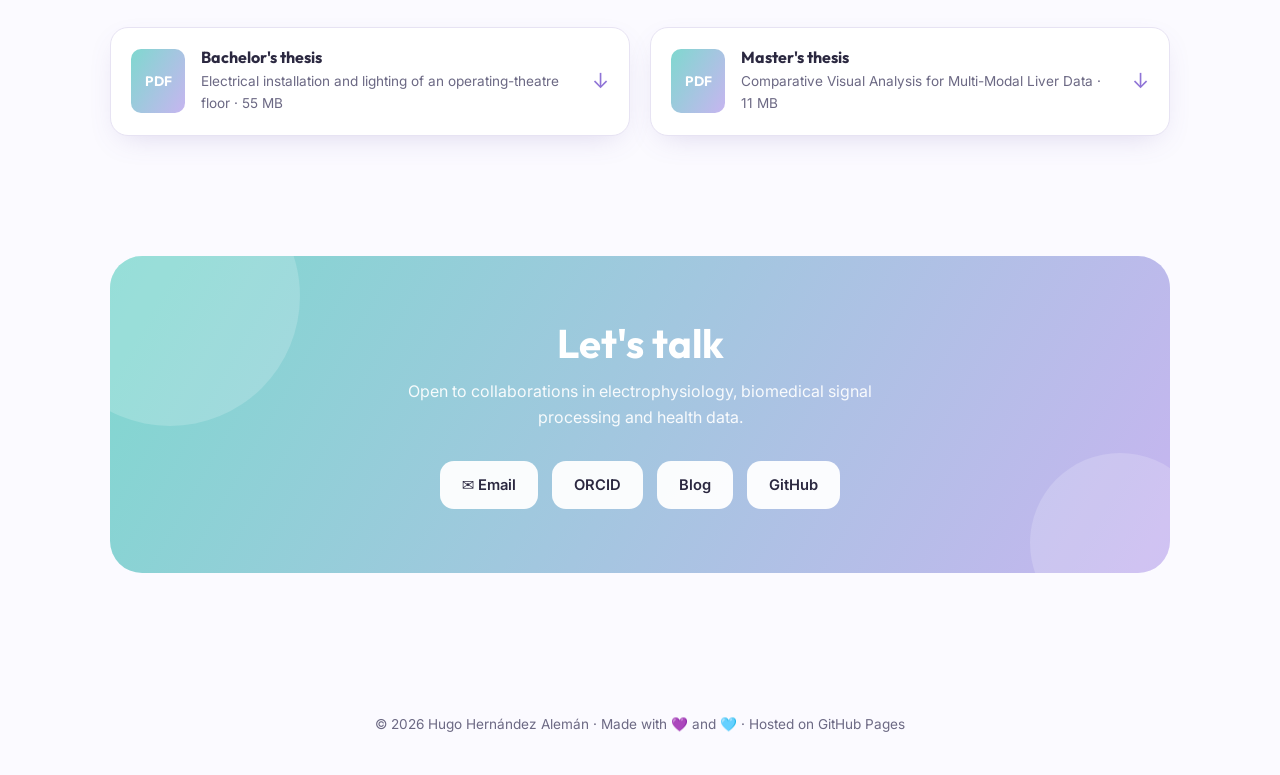
==== commit 4f78bee3: "Divide la web en portada y página de Biografía - index.html: sobre mí, investigación, congresos, pub" ====
--- a/index.html
+++ b/index.html
@@ -1,5 +1,5 @@
 <!DOCTYPE html>
-<html lang="es">
+<html lang="es" data-title-en="Hugo Hernández · Biomedical Engineer" data-desc-en="Portfolio of Hugo Hernández Alemán, biomedical engineer and researcher in atrial electrophysiology and signal processing at BSICoS, I3A (University of Zaragoza).">
 <head>
 <meta charset="UTF-8">
 <meta name="viewport" content="width=device-width, initial-scale=1.0">
@@ -13,390 +13,7 @@
 <link rel="preconnect" href="https://fonts.googleapis.com">
 <link rel="preconnect" href="https://fonts.gstatic.com" crossorigin>
 <link href="https://fonts.googleapis.com/css2?family=Outfit:wght@400;600;700;800&family=Inter:wght@400;500;600&display=swap" rel="stylesheet">
-<style>
-:root{
-  --turq:#7fd8cf; --turq-d:#3fb3a7; --turq-l:#dff6f3;
-  --lila:#c7b5f0; --lila-d:#8f74d6; --lila-l:#efe8fc;
-  --ink:#2b2840; --muted:#6c6984; --bg:#fbfaff; --card:#ffffff;
-  --line:#e7e3f3; --grad:linear-gradient(120deg,var(--turq),var(--lila));
-  --shadow:0 10px 30px -12px rgba(110,90,170,.25);
-}
-*{box-sizing:border-box;margin:0;padding:0}
-html{scroll-behavior:smooth}
-body{font-family:Inter,system-ui,sans-serif;color:var(--ink);background:var(--bg);line-height:1.65;overflow-x:hidden}
-h1,h2,h3{font-family:Outfit,sans-serif;line-height:1.15}
-a{color:inherit;text-decoration:none}
-.wrap{max-width:1100px;margin:0 auto;padding:0 20px}
-
-/* ---------- NAV ---------- */
-nav{position:fixed;top:0;left:0;right:0;z-index:50;transition:.3s}
-nav.scrolled{background:rgba(251,250,255,.82);backdrop-filter:blur(12px);box-shadow:0 2px 20px -10px rgba(110,90,170,.3)}
-.nav-in{display:flex;align-items:center;justify-content:space-between;height:70px}
-.logo{font-family:Outfit;font-weight:800;font-size:1.4rem}
-.logo span{background:var(--grad);-webkit-background-clip:text;background-clip:text;color:transparent}
-.links{display:flex;gap:28px;list-style:none}
-.links a{font-size:.93rem;font-weight:500;color:var(--muted);position:relative;transition:color .2s}
-.links a::after{content:"";position:absolute;left:0;bottom:-4px;width:0;height:2px;background:var(--grad);transition:width .3s}
-.links a:hover{color:var(--ink)} .links a:hover::after{width:100%}
-.burger{display:none;background:none;border:0;font-size:1.6rem;cursor:pointer;color:var(--ink)}
-
-/* ---------- HERO ---------- */
-.hero{min-height:100vh;display:flex;align-items:center;position:relative;padding-top:70px;overflow:hidden}
-.blob{position:absolute;border-radius:50%;filter:blur(60px);opacity:.55;animation:float 14s ease-in-out infinite;z-index:0}
-.b1{width:420px;height:420px;background:var(--turq);top:-80px;right:-60px}
-.b2{width:360px;height:360px;background:var(--lila);bottom:-60px;left:-80px;animation-delay:-5s}
-.b3{width:220px;height:220px;background:#b9ece6;top:45%;left:45%;animation-delay:-9s}
-@keyframes float{0%,100%{transform:translate(0,0) scale(1)}33%{transform:translate(30px,-40px) scale(1.08)}66%{transform:translate(-25px,25px) scale(.95)}}
-.hero-grid{position:relative;z-index:1;display:grid;grid-template-columns:1.3fr 1fr;gap:40px;align-items:center}
-.tag{display:inline-flex;align-items:center;gap:8px;background:var(--card);border:1px solid var(--line);padding:6px 14px;border-radius:99px;font-size:.85rem;color:var(--muted);box-shadow:var(--shadow)}
-.dot{width:8px;height:8px;border-radius:50%;background:var(--turq-d);animation:pulse 1.8s infinite}
-@keyframes pulse{0%{box-shadow:0 0 0 0 rgba(63,179,167,.6)}100%{box-shadow:0 0 0 10px rgba(63,179,167,0)}}
-.hero h1{font-size:clamp(2.4rem,6vw,4.2rem);margin:20px 0 10px;font-weight:800}
-.hero h1 .g{background:var(--grad);-webkit-background-clip:text;background-clip:text;color:transparent}
-.typed{font-family:Outfit;font-size:clamp(1.2rem,2.6vw,1.6rem);color:var(--lila-d);font-weight:600;min-height:2.2em}
-.typed .cur{display:inline-block;width:2px;background:var(--lila-d);margin-left:3px;animation:blink 1s steps(1) infinite}
-@keyframes blink{50%{opacity:0}}
-.hero p.lead{color:var(--muted);max-width:520px;margin:10px 0 28px}
-.btns{display:flex;gap:14px;flex-wrap:wrap}
-.btn{padding:13px 26px;border-radius:14px;font-weight:600;font-size:.95rem;transition:.25s;display:inline-flex;align-items:center;gap:8px}
-.btn.pri{background:var(--grad);color:#fff;box-shadow:0 10px 24px -8px rgba(143,116,214,.55)}
-.btn.pri:hover{transform:translateY(-3px);box-shadow:0 16px 30px -8px rgba(143,116,214,.6)}
-.btn.sec{background:var(--card);border:1px solid var(--line)}
-.btn.sec:hover{border-color:var(--turq);transform:translateY(-3px)}
-.avatar{position:relative;width:min(340px,80vw);aspect-ratio:1;margin:auto}
-.avatar .ring{position:absolute;inset:0;border-radius:42% 58% 63% 37%/45% 40% 60% 55%;background:var(--grad);animation:morph 10s ease-in-out infinite}
-.avatar .in{position:absolute;inset:14px;border-radius:42% 58% 63% 37%/45% 40% 60% 55%;background:var(--bg);display:grid;place-items:center;animation:morph 10s ease-in-out infinite}
-.avatar .ini{font-family:Outfit;font-weight:800;font-size:5rem;background:var(--grad);-webkit-background-clip:text;background-clip:text;color:transparent}
-.avatar .in img{position:absolute;inset:0;width:100%;height:100%;object-fit:cover;border-radius:inherit}
-/* gallery */
-.gallery{display:grid;grid-template-columns:repeat(auto-fill,minmax(220px,1fr));gap:16px}
-.g-item{position:relative;border-radius:18px;overflow:hidden;aspect-ratio:4/3;cursor:zoom-in;box-shadow:var(--shadow);background:var(--lila-l)}
-.g-item img{width:100%;height:100%;object-fit:cover;transition:transform .6s}
-.g-item:hover img{transform:scale(1.08)}
-.g-item figcaption{position:absolute;left:0;right:0;bottom:0;padding:12px 14px;font-size:.85rem;color:#fff;background:linear-gradient(transparent,rgba(43,40,64,.7));transform:translateY(100%);transition:transform .35s}
-.g-item:hover figcaption{transform:none}
-#lightbox{position:fixed;inset:0;z-index:100;background:rgba(43,40,64,.85);backdrop-filter:blur(6px);display:none;place-items:center;padding:20px;cursor:zoom-out}
-#lightbox.open{display:grid;animation:fade .3s}
-#lightbox img{max-width:100%;max-height:88vh;border-radius:16px;box-shadow:0 20px 50px rgba(0,0,0,.4)}
-@keyframes fade{from{opacity:0}}
-/* documents */
-.docs{display:grid;grid-template-columns:repeat(auto-fit,minmax(260px,1fr));gap:20px}
-.doc{display:flex;gap:16px;align-items:center;background:var(--card);border:1px solid var(--line);border-radius:18px;padding:20px;box-shadow:var(--shadow);transition:.3s}
-.doc:hover{transform:translateY(-5px);border-color:var(--lila)}
-.doc .ic{flex-shrink:0;width:54px;height:64px;border-radius:10px;background:var(--grad);display:grid;place-items:center;color:#fff;font-family:Outfit;font-weight:700;font-size:.85rem}
-.doc h3{font-size:1rem;margin-bottom:4px}
-.doc p{font-size:.85rem;color:var(--muted)}
-.doc .go{margin-left:auto;font-size:1.3rem;color:var(--lila-d);transition:transform .3s}
-.doc:hover .go{transform:translateY(3px)}
-
-/* atrium-shaped avatar */
-.avatar{width:min(440px,88vw);aspect-ratio:640/450}
-.avatar .la{position:absolute;inset:0;width:100%;height:100%;overflow:visible;animation:laSway 9s ease-in-out infinite;transform-origin:52% 55%}
-.la-shape{fill:var(--bg);stroke:url(#laGrad);stroke-width:15;stroke-linejoin:round;filter:drop-shadow(0 14px 22px rgba(143,116,214,.25));transition:fill .4s}
-@keyframes laSway{0%,100%{transform:rotate(-2deg) scale(1)}50%{transform:rotate(2deg) scale(1.03)}}
-.avatar .ini{position:absolute;left:50%;top:56%;transform:translate(-50%,-50%)}
-.avatar .la-photo{position:absolute;inset:0;width:100%;height:100%;object-fit:cover;clip-path:url(#laClip);animation:laSway 9s ease-in-out infinite;transform-origin:52% 55%}
-.avatar .ecg{bottom:4%}
-
-/* atrium stimulation */
-.la-shape{cursor:crosshair;outline:none}
-.la-shape:focus-visible{stroke-width:20}
-.la-outline{fill:none;stroke:url(#laGrad);stroke-width:15;stroke-linejoin:round;pointer-events:none}
-.waves{pointer-events:none}
-.waves .front{fill:var(--lila);fill-opacity:.16;stroke:var(--turq-d);stroke-width:12;stroke-opacity:.85;filter:url(#waveBlur)}
-.waves .iso{fill:none;stroke-width:2.2;stroke-opacity:.75;transition:stroke-opacity 1.2s ease}
-.waves .spark{fill:#fff;stroke:var(--lila-d);stroke-width:4}
-.avatar .ini,.avatar .ecg,.avatar .la-photo{pointer-events:none}
-.avatar.beat .la{animation:laBeat .45s cubic-bezier(.3,0,.3,1)}
-@keyframes laBeat{0%{transform:scale(1)}35%{transform:scale(.955)}100%{transform:scale(1)}}
-.ecg.zap path{animation:draw 1.4s ease-out 1 both}
-.la-hint{position:absolute;left:50%;top:-6%;transform:translate(-50%,6px);white-space:nowrap;font:600 .78rem Inter,sans-serif;color:var(--lila-d);background:var(--card);border:1px solid var(--line);padding:6px 12px;border-radius:99px;box-shadow:var(--shadow);opacity:0;pointer-events:none;transition:opacity .5s,transform .5s}
-.la-hint.show{opacity:1;transform:translate(-50%,0);animation:hintBob 2.4s ease-in-out infinite}
-@keyframes hintBob{50%{transform:translate(-50%,-4px)}}
-@keyframes morph{0%,100%{border-radius:42% 58% 63% 37%/45% 40% 60% 55%}50%{border-radius:58% 42% 35% 65%/55% 62% 38% 45%}}
-.ecg{position:absolute;left:-10%;bottom:12%;width:120%;height:70px}
-.ecg path{fill:none;stroke:var(--turq-d);stroke-width:3;stroke-linecap:round;stroke-dasharray:900;stroke-dashoffset:900;animation:draw 3.5s ease-in-out infinite}
-@keyframes draw{0%{stroke-dashoffset:900}60%,100%{stroke-dashoffset:0;opacity:1}}
-.scroll{position:absolute;bottom:26px;left:50%;transform:translateX(-50%);z-index:1;width:26px;height:42px;border:2px solid var(--lila);border-radius:20px}
-.scroll::after{content:"";position:absolute;left:50%;top:8px;width:4px;height:8px;margin-left:-2px;border-radius:2px;background:var(--lila-d);animation:wheel 1.6s infinite}
-@keyframes wheel{to{transform:translateY(14px);opacity:0}}
-
-/* ---------- SECTIONS ---------- */
-section{padding:100px 0}
-.sec-head{text-align:center;margin-bottom:56px}
-.sec-head small{font-weight:600;letter-spacing:.15em;text-transform:uppercase;color:var(--turq-d);font-size:.8rem}
-.sec-head h2{font-size:clamp(1.9rem,4vw,2.6rem);margin-top:8px}
-.sec-head h2::after{content:"";display:block;width:60px;height:4px;border-radius:4px;background:var(--grad);margin:14px auto 0}
-.alt{background:linear-gradient(180deg,var(--bg),var(--lila-l) 50%,var(--bg))}
-
-.reveal{opacity:0;transform:translateY(40px);transition:opacity .8s ease,transform .8s ease}
-.reveal.show{opacity:1;transform:none}
-.d1{transition-delay:.1s}.d2{transition-delay:.2s}.d3{transition-delay:.3s}
-
-/* about */
-.about{display:grid;grid-template-columns:1.4fr 1fr;gap:40px;align-items:start}
-.about p{color:var(--muted);margin-bottom:16px}
-.facts{display:grid;grid-template-columns:1fr 1fr;gap:16px}
-.fact{background:var(--card);border:1px solid var(--line);border-radius:18px;padding:22px;text-align:center;box-shadow:var(--shadow);transition:.3s}
-.fact:hover{transform:translateY(-6px) rotate(-1deg)}
-.fact b{display:block;font-family:Outfit;font-size:2rem;background:var(--grad);-webkit-background-clip:text;background-clip:text;color:transparent}
-.fact span{font-size:.85rem;color:var(--muted)}
-
-/* timeline */
-.timeline{position:relative;max-width:820px;margin:auto}
-.timeline::before{content:"";position:absolute;left:20px;top:0;bottom:0;width:3px;border-radius:3px;background:var(--grad)}
-.t-item{position:relative;padding-left:60px;margin-bottom:34px}
-.t-item::before{content:"";position:absolute;left:11px;top:22px;width:21px;height:21px;border-radius:50%;background:var(--card);border:4px solid var(--turq)}
-.t-item:nth-child(even)::before{border-color:var(--lila)}
-.t-card{background:var(--card);border:1px solid var(--line);border-radius:18px;padding:22px 26px;box-shadow:var(--shadow);transition:.3s}
-.t-card:hover{transform:translateX(8px);border-color:var(--turq)}
-.t-date{display:inline-block;font-size:.78rem;font-weight:600;padding:3px 12px;border-radius:99px;background:var(--turq-l);color:#21877c;margin-bottom:8px}
-.t-item:nth-child(even) .t-date{background:var(--lila-l);color:#6d50c0}
-.t-card h3{font-size:1.15rem}
-.t-card h4{font-weight:500;color:var(--lila-d);font-size:.92rem;margin:2px 0 8px}
-.t-card p{color:var(--muted);font-size:.93rem}
-
-/* projects */
-.grid3{display:grid;grid-template-columns:repeat(auto-fit,minmax(min(100%,420px),1fr));gap:24px}
-.proj{background:var(--card);border-radius:22px;overflow:hidden;border:1px solid var(--line);box-shadow:var(--shadow);transition:transform .35s,box-shadow .35s;display:flex;flex-direction:column}
-.proj:hover{transform:translateY(-10px);box-shadow:0 24px 40px -16px rgba(110,90,170,.4)}
-.proj-top{height:150px;display:grid;place-items:center;position:relative;overflow:hidden}
-.proj-top svg{width:70px;height:70px;transition:transform .5s}
-.proj:hover .proj-top svg{transform:scale(1.15) rotate(-6deg)}
-.p1 .proj-top{background:linear-gradient(135deg,var(--turq-l),var(--lila-l))}
-.p2 .proj-top{background:linear-gradient(135deg,var(--lila-l),#fde9f3)}
-.p3 .proj-top{background:linear-gradient(135deg,#e6f7ff,var(--turq-l))}
-.proj-body{padding:22px 24px 26px;flex:1;display:flex;flex-direction:column}
-.proj-body h3{font-size:1.15rem;margin-bottom:8px}
-.proj-body p{color:var(--muted);font-size:.92rem;flex:1}
-.chips{display:flex;flex-wrap:wrap;gap:6px;margin-top:16px}
-.chip{font-size:.75rem;font-weight:600;padding:4px 10px;border-radius:99px;background:var(--turq-l);color:#21877c}
-.chip.l{background:var(--lila-l);color:#6d50c0}
-
-/* publications */
-.pub{max-width:860px;margin:0 auto 22px;background:var(--card);border-left:5px solid;border-image:var(--grad) 1;padding:24px 28px;box-shadow:var(--shadow);border-radius:0 18px 18px 0}
-.pub .st{font-size:.75rem;font-weight:700;text-transform:uppercase;letter-spacing:.08em;color:var(--lila-d)}
-.pub h3{font-size:1.1rem;margin:6px 0}
-.pub p{color:var(--muted);font-size:.92rem}
-.pub mark{background:linear-gradient(transparent 60%,var(--turq-l) 60%);color:var(--ink);font-weight:600}
-
-/* skills */
-.skills{display:grid;grid-template-columns:1fr 1fr;gap:40px}
-.skills h3{font-size:1.2rem;margin-bottom:20px}
-.bar{margin-bottom:18px}
-.bar-l{display:flex;justify-content:space-between;font-size:.9rem;font-weight:500;margin-bottom:6px}
-.bar-l span:last-child{color:var(--muted);font-size:.8rem}
-.track{height:10px;background:var(--lila-l);border-radius:99px;overflow:hidden}
-.fill{height:100%;width:0;background:var(--grad);border-radius:99px;transition:width 1.6s cubic-bezier(.2,.8,.2,1)}
-.cloud{display:flex;flex-wrap:wrap;gap:10px}
-.cloud span{padding:9px 16px;border-radius:12px;background:var(--card);border:1px solid var(--line);font-size:.88rem;transition:.25s;cursor:default}
-.cloud span:hover{background:var(--grad);color:#fff;transform:translateY(-3px) scale(1.05);border-color:transparent}
-
-/* education */
-.edu{display:grid;grid-template-columns:repeat(auto-fit,minmax(260px,1fr));gap:22px}
-.edu-c{background:var(--card);border-radius:20px;padding:26px;border:1px solid var(--line);position:relative;overflow:hidden;transition:.3s}
-.edu-c::before{content:"";position:absolute;top:0;left:0;right:0;height:5px;background:var(--grad);transform:scaleX(0);transform-origin:left;transition:transform .5s}
-.edu-c:hover::before{transform:scaleX(1)}
-.edu-c:hover{box-shadow:var(--shadow);transform:translateY(-5px)}
-.edu-c .yr{font-family:Outfit;font-weight:700;color:var(--turq-d)}
-.edu-c h3{font-size:1.1rem;margin:6px 0}
-.edu-c p{font-size:.9rem;color:var(--muted)}
-
-/* music */
-.music{display:flex;align-items:center;gap:40px;background:var(--card);border-radius:28px;padding:44px;box-shadow:var(--shadow);border:1px solid var(--line)}
-.eq{display:flex;align-items:flex-end;gap:7px;height:90px;flex-shrink:0}
-.eq i{width:12px;border-radius:6px;background:var(--grad);animation:eq 1.1s ease-in-out infinite}
-.eq i:nth-child(1){animation-delay:-.2s}.eq i:nth-child(2){animation-delay:-.6s}.eq i:nth-child(3){animation-delay:-.1s}.eq i:nth-child(4){animation-delay:-.8s}.eq i:nth-child(5){animation-delay:-.4s}.eq i:nth-child(6){animation-delay:-.9s}
-@keyframes eq{0%,100%{height:20%}50%{height:100%}}
-.music h3{font-size:1.4rem;margin-bottom:8px}
-.music p{color:var(--muted)}
-
-/* contact */
-.contact{text-align:center;background:var(--grad);border-radius:32px;padding:64px 28px;color:#fff;position:relative;overflow:hidden}
-.contact::before,.contact::after{content:"";position:absolute;border-radius:50%;background:rgba(255,255,255,.18)}
-.contact::before{width:260px;height:260px;top:-90px;left:-70px;animation:float 12s infinite}
-.contact::after{width:180px;height:180px;bottom:-60px;right:-40px;animation:float 9s infinite reverse}
-.contact h2{font-size:clamp(1.8rem,4vw,2.5rem);position:relative}
-.contact p{opacity:.92;margin:12px auto 30px;max-width:480px;position:relative}
-.socials{display:flex;gap:14px;justify-content:center;flex-wrap:wrap;position:relative}
-.socials a{background:rgba(255,255,255,.95);color:var(--ink);padding:12px 22px;border-radius:14px;font-weight:600;font-size:.92rem;transition:.25s}
-.socials a:hover{transform:translateY(-4px);box-shadow:0 12px 22px -8px rgba(0,0,0,.25)}
-footer{text-align:center;padding:40px 20px;color:var(--muted);font-size:.85rem}
-
-/* progress bar */
-#progress{position:fixed;top:0;left:0;height:3px;width:0;background:var(--grad);z-index:60}
-
-
-
-/* ---------- OTHERS · TRAVEL MAP ---------- */
-.travel{background:var(--card);border:1px solid var(--line);border-radius:28px;padding:30px;box-shadow:var(--shadow)}
-.travel-head{display:flex;justify-content:space-between;align-items:flex-end;gap:16px;flex-wrap:wrap;margin-bottom:22px}
-.travel-head h3{font-size:1.45rem;display:flex;align-items:center;gap:10px}
-.travel-head h3 i{width:38px;height:38px;border-radius:12px;background:var(--grad);display:grid;place-items:center;font-style:normal;font-size:1.1rem}
-.travel-head p{color:var(--muted);font-size:.92rem;margin-top:4px}
-.t-stats{display:flex;gap:22px}
-.t-stats div{text-align:center}
-.t-stats b{display:block;font-family:Outfit;font-size:1.8rem;line-height:1;background:var(--grad);-webkit-background-clip:text;background-clip:text;color:transparent}
-.t-stats span{font-size:.75rem;color:var(--muted);text-transform:uppercase;letter-spacing:.08em}
-.views{display:flex;background:var(--bg);border:1px solid var(--line);border-radius:99px;padding:3px;position:relative}
-.views button{position:relative;z-index:1;border:0;background:none;font:600 .82rem Inter,sans-serif;color:var(--muted);padding:7px 14px;border-radius:99px;cursor:pointer;transition:color .3s}
-.views button.on{color:#fff}
-.views i{position:absolute;top:3px;bottom:3px;left:3px;border-radius:99px;background:var(--grad);transition:transform .45s cubic-bezier(.3,1.3,.5,1),width .45s,opacity .3s}
-.views.none i{opacity:0}
-.map{position:relative;aspect-ratio:1000/386.1;overflow:hidden;border-radius:20px;background:radial-gradient(ellipse at 30% 40%,var(--turq-l),transparent 60%),radial-gradient(ellipse at 75% 60%,var(--lila-l),transparent 60%),var(--bg)}
-.map-in{position:absolute;inset:0;transform-origin:0 0;transition:transform 1.1s cubic-bezier(.65,0,.25,1);--z:1}
-.layer{position:absolute;inset:0;-webkit-mask:var(--m) center/100% 100% no-repeat;mask:var(--m) center/100% 100% no-repeat;transition:opacity .7s ease .25s}
-.layer.land{--m:url(assets/map/world-dots.svg);background:var(--lila);opacity:.55}
-.layer.vis{--m:url(assets/map/visited-dots.svg);background:var(--turq-d);opacity:.95}
-.layer.dl{background:var(--lila);opacity:0}
-.layer.dv{background:var(--turq-d);opacity:0}
-.map.zoomed .layer.land,.map.zoomed .layer.vis{opacity:0}
-.map.zoomed .layer.dl{opacity:.55}
-.map.zoomed .layer.dv{opacity:.95}
-.arcs{position:absolute;inset:0;width:100%;height:100%;overflow:visible;pointer-events:none}
-.arcs .arc{fill:none;stroke:url(#arcGrad);stroke-width:calc(1.5px / var(--z));stroke-linecap:round;stroke-dasharray:calc(3px / var(--z)) calc(5px / var(--z));opacity:.85;animation:dash 1.4s linear infinite,arcIn .8s ease both}
-.arcs .lead{stroke:var(--muted);stroke-width:calc(1px / var(--z));opacity:.6;animation:arcIn .5s ease both}
-@keyframes dash{to{stroke-dashoffset:calc(-16px / var(--z))}}
-@keyframes arcIn{from{opacity:0}}
-.pin{position:absolute;width:0;height:0;border:0;background:none;padding:0;cursor:pointer;z-index:2;transition:left .5s cubic-bezier(.3,1.2,.5,1),top .5s cubic-bezier(.3,1.2,.5,1),opacity .4s}
-.pin.off{opacity:0;pointer-events:none;visibility:hidden;transition:left .5s,top .5s,opacity .3s,visibility 0s .3s}
-.pin .dot{position:absolute;left:0;top:0;width:var(--s,12px);height:var(--s,12px);margin:calc(var(--s,12px) / -2) 0 0 calc(var(--s,12px) / -2);border-radius:50%;background:var(--turq-d);border:2px solid var(--card);box-shadow:0 0 0 2px var(--turq-d),0 4px 10px rgba(63,179,167,.45);transform:scale(calc(1/var(--z)));transition:transform 1.1s cubic-bezier(.65,0,.25,1),background .3s;display:grid;place-items:center;color:#fff;font:700 .68rem/1 Inter,sans-serif}
-.pin.city{--s:15px}
-.pin.city .dot{border-width:3px;box-shadow:0 0 0 1.5px var(--turq-d),0 6px 14px -2px rgba(43,40,64,.45)}
-.pin.country{--s:22px}
-.pin.region{--s:30px}
-.pin.region .dot{font-size:.8rem}
-.pin.home .dot{background:var(--lila-d);box-shadow:0 0 0 2px var(--lila-d),0 4px 10px rgba(143,116,214,.5)}
-.pin .dot::after{content:"";position:absolute;inset:-2px;border-radius:50%;border:2px solid currentColor;color:var(--turq-d);animation:ping 2.4s cubic-bezier(0,0,.2,1) infinite;animation-delay:var(--d,0s)}
-.pin.city .dot::after{display:none}
-.pin.home .dot::after{color:var(--lila-d)}
-@keyframes ping{0%{transform:scale(1);opacity:.8}80%,100%{transform:scale(2.4);opacity:0}}
-.pin .tip{position:absolute;left:0;bottom:calc(var(--s,12px) / 2 / var(--z) + 6px / var(--z));transform:translate(-50%,6px) scale(calc(1/var(--z)));transform-origin:50% 100%;white-space:nowrap;background:var(--ink);color:var(--bg);font:600 .78rem Inter,sans-serif;padding:6px 10px;border-radius:10px;opacity:0;pointer-events:none;transition:opacity .25s,transform .25s;box-shadow:0 8px 20px -8px rgba(0,0,0,.4)}
-.pin .tip small{display:block;font-weight:500;opacity:.7;font-size:.7rem}
-.pin .tip::after{content:"";position:absolute;left:50%;top:100%;margin-left:-5px;border:5px solid transparent;border-top-color:var(--ink)}
-.pin:hover,.pin:focus-visible,.pin.act{z-index:6}
-.pin:hover .tip,.pin:focus-visible .tip,.pin.act .tip{opacity:1;transform:translate(-50%,0) scale(calc(1/var(--z)))}
-.pin.city:hover .dot,.pin.city.act .dot,.pin.country:hover .dot,.pin.region:hover .dot{background:var(--lila-d)}
-.map-back{position:absolute;left:12px;top:12px;z-index:8;display:inline-flex;align-items:center;gap:6px;font:600 .8rem Inter,sans-serif;color:var(--ink);background:var(--card);border:1px solid var(--line);border-radius:99px;padding:7px 13px;cursor:pointer;box-shadow:var(--shadow);opacity:0;transform:translateY(-8px);pointer-events:none;transition:.35s}
-.map.open .map-back{opacity:1;transform:none;pointer-events:auto}
-.map-back:hover{border-color:var(--turq)}
-.chips-row{display:flex;flex-wrap:wrap;gap:8px;margin-top:18px}
-.chips-row button{display:inline-flex;align-items:center;gap:7px;font:500 .85rem Inter,sans-serif;color:var(--ink);background:var(--bg);border:1px solid var(--line);border-radius:99px;padding:7px 14px;cursor:pointer;transition:.25s}
-.chips-row button em{font-style:normal;font-size:.72rem;font-weight:700;color:#fff;background:var(--grad);border-radius:99px;padding:1px 7px}
-.chips-row button:hover,.chips-row button.act{border-color:var(--turq);transform:translateY(-2px);box-shadow:0 8px 16px -10px rgba(63,179,167,.7)}
-.chips-row button.on{background:var(--grad);color:#fff;border-color:transparent}
-.chips-row button.on em{background:rgba(255,255,255,.3)}
-.chips-row button span{font-size:1rem;line-height:1}
-.cities{margin-top:10px;padding:12px;border-radius:16px;background:var(--bg);border:1px dashed var(--line);display:none}
-.cities.show{display:flex;animation:fade .4s}
-.cities button{background:var(--card)}
-.map-note{font-size:.78rem;color:var(--muted);margin-top:12px}
-@media (max-width:860px){.travel{padding:20px}.t-stats{gap:16px}.pin.country{--s:20px}.pin.region{--s:26px}}
-
-/* ---------- TOGGLES ---------- */
-.nav-r{display:flex;align-items:center;gap:18px}
-.ctrls{display:flex;align-items:center;gap:8px}
-.lang{display:flex;position:relative;background:var(--card);border:1px solid var(--line);border-radius:99px;padding:3px}
-.lang button{position:relative;z-index:1;border:0;background:none;font:700 .74rem Inter,sans-serif;letter-spacing:.04em;color:var(--muted);width:34px;height:26px;border-radius:99px;cursor:pointer;transition:color .3s}
-.lang button.on{color:#fff}
-.lang i{position:absolute;top:3px;left:3px;width:34px;height:26px;border-radius:99px;background:var(--grad);transition:transform .35s cubic-bezier(.3,1.4,.5,1)}
-.lang[data-l="en"] i{transform:translateX(34px)}
-.theme{width:34px;height:34px;border-radius:50%;border:1px solid var(--line);background:var(--card);cursor:pointer;display:grid;place-items:center;color:var(--lila-d);overflow:hidden;transition:transform .3s,border-color .3s}
-.theme:hover{transform:rotate(15deg);border-color:var(--lila)}
-.theme svg{width:17px;height:17px;grid-area:1/1;transition:transform .5s cubic-bezier(.3,1.4,.5,1),opacity .3s}
-.theme .moon{transform:translateY(30px) rotate(-90deg);opacity:0}
-[data-theme="dark"] .theme .sun{transform:translateY(-30px) rotate(90deg);opacity:0}
-[data-theme="dark"] .theme .moon{transform:none;opacity:1}
-body,nav.scrolled,.fact,.t-card,.proj,.cong,.c-box,.edu-c,.doc,.music,.pub,.paper,.cloud span,.lang,.theme{transition-property:background-color,border-color,color,transform,box-shadow,opacity}
-.i18n-fade{animation:i18n .45s ease}
-@keyframes i18n{0%{opacity:.25;filter:blur(2px)}100%{opacity:1;filter:none}}
-
-/* ---------- DARK MODE ---------- */
-[data-theme="dark"]{
-  --turq:#6fcfc5; --turq-d:#6fd8cb; --turq-l:#173a3a;
-  --lila:#a993e6; --lila-d:#bba8f5; --lila-l:#2a2343;
-  --ink:#ece9f7; --muted:#a7a3c2; --bg:#13111d; --card:#1d1a2c;
-  --line:#2f2a46; --shadow:0 12px 32px -14px rgba(0,0,0,.6);
-  color-scheme:dark;
-}
-[data-theme="dark"] nav.scrolled{background:rgba(19,17,29,.82)}
-[data-theme="dark"] .blob{opacity:.28}
-[data-theme="dark"] .chip,[data-theme="dark"] .t-date,[data-theme="dark"] .badge,[data-theme="dark"] .c-list li::before{color:#8fe9de}
-[data-theme="dark"] .chip.l,[data-theme="dark"] .t-item:nth-child(even) .t-date,[data-theme="dark"] .badge.p,[data-theme="dark"] .c-box:nth-child(2) .c-list li::before{color:#d2c4fb}
-[data-theme="dark"] .p2 .proj-top{background:linear-gradient(135deg,#2a2343,#3a2338)}
-[data-theme="dark"] .p3 .proj-top{background:linear-gradient(135deg,#16283a,#173a3a)}
-[data-theme="dark"] .socials a{color:#2b2840}
-[data-theme="dark"] .contact{background:linear-gradient(120deg,#3d9d94,#7a63c4)}
-[data-theme="dark"] .paper img{filter:brightness(.92)}
-@media (max-width:860px){
-  [data-theme="dark"] .links{background:rgba(19,17,29,.97)}
-  .nav-r{gap:10px}
-}
-@media (max-width:380px){.logo{font-size:1.2rem}}
-
-/* ---------- RESPONSIVE ---------- */
-@media (max-width:860px){
-  .hero-grid,.about,.skills{grid-template-columns:1fr}
-  .hero-grid{text-align:center}.hero p.lead{margin-left:auto;margin-right:auto}.btns{justify-content:center}
-  .avatar{width:min(300px,80vw);order:-1}
-  .avatar .ecg{height:44px;bottom:-2%}
-  .avatar .ini{font-size:3.6rem}
-  .hero{padding-top:90px}
-  .music{flex-direction:column;text-align:center;padding:32px 24px}
-  .links{position:fixed;top:70px;left:0;right:0;flex-direction:column;align-items:center;gap:18px;padding:24px;background:rgba(251,250,255,.97);backdrop-filter:blur(12px);transform:translateY(-130%);transition:transform .35s;box-shadow:0 10px 20px -10px rgba(110,90,170,.3)}
-  .links.open{transform:none}
-  .burger{display:block}
-  section{padding:76px 0}
-}
-@media (prefers-reduced-motion:reduce){*{animation:none!important;transition:none!important}.reveal{opacity:1;transform:none}}
-/* congresses */
-.filters{display:flex;justify-content:center;gap:10px;flex-wrap:wrap;margin:-28px 0 36px}
-.filters button{font:600 .85rem Inter,sans-serif;padding:8px 18px;border-radius:99px;border:1px solid var(--line);background:var(--card);color:var(--muted);cursor:pointer;transition:.25s}
-.filters button:hover{border-color:var(--turq)}
-.filters button.on{background:var(--grad);color:#fff;border-color:transparent;box-shadow:0 8px 18px -8px rgba(143,116,214,.6)}
-.congs{display:grid;grid-template-columns:repeat(auto-fit,minmax(min(100%,420px),1fr));gap:22px}
-.cong{position:relative;background:var(--card);border:1px solid var(--line);border-radius:22px;padding:24px 24px 22px;box-shadow:var(--shadow);transition:transform .35s,box-shadow .35s,opacity .35s;overflow:hidden}
-.cong::after{content:"";position:absolute;right:-40px;top:-40px;width:120px;height:120px;border-radius:50%;background:var(--turq-l);opacity:.7;transition:transform .5s}
-.cong.poster::after{background:var(--lila-l)}
-.cong:hover{transform:translateY(-8px);box-shadow:0 24px 40px -16px rgba(110,90,170,.4)}
-.cong:hover::after{transform:scale(1.6)}
-.cong.hide{display:none}
-.cong-top{display:flex;justify-content:space-between;align-items:center;gap:10px;position:relative;z-index:1;margin-bottom:12px}
-.cong .yr{font-family:Outfit;font-weight:800;font-size:1.6rem;background:var(--grad);-webkit-background-clip:text;background-clip:text;color:transparent}
-.badge{white-space:nowrap;font-size:.72rem;font-weight:700;text-transform:uppercase;letter-spacing:.06em;padding:4px 10px;border-radius:99px;background:var(--turq-l);color:#21877c}
-.badge.p{background:var(--lila-l);color:#6d50c0}
-.badge.t{background:#fff4e0;color:#a2670c}
-.cong h3{font-size:1.05rem;position:relative;z-index:1}
-.cong .where{font-size:.85rem;color:var(--lila-d);font-weight:600;margin:4px 0 10px;position:relative;z-index:1}
-.cong p{font-size:.88rem;color:var(--muted);position:relative;z-index:1}
-.cong p em{color:var(--ink);font-style:normal;font-weight:500}
-.cong .auth{margin-top:10px;font-size:.78rem}
-.cong .auth b{color:var(--ink)}
-.cong .key{margin-top:12px;padding:10px 12px;border-radius:12px;background:var(--bg);border:1px dashed var(--line);font-size:.83rem;color:var(--ink)}
-.cong .key b{color:var(--turq-d)}
-.paper{position:relative;z-index:1;display:flex;align-items:center;gap:14px;margin-top:16px;padding:10px;border-radius:14px;border:1px solid var(--line);background:var(--card);transition:.3s}
-.paper:hover{border-color:var(--lila);box-shadow:0 10px 22px -12px rgba(110,90,170,.5)}
-.paper img{width:54px;height:70px;object-fit:cover;object-position:top;border-radius:6px;box-shadow:0 4px 10px -4px rgba(43,40,64,.35);transition:transform .4s}
-.paper:hover img{transform:rotate(-4deg) scale(1.08)}
-.paper span{font-weight:600;font-size:.9rem;display:block}
-.paper small{display:block;color:var(--muted);font-size:.78rem;font-weight:400}
-.paper .dl{margin-left:auto;width:34px;height:34px;flex-shrink:0;border-radius:50%;display:grid;place-items:center;background:var(--grad);color:#fff;font-size:.95rem}
-.cong .auth{margin-bottom:0}
-/* courses */
-.courses{display:grid;grid-template-columns:1fr 1fr;gap:26px}
-.c-box{background:var(--card);border:1px solid var(--line);border-radius:22px;padding:28px;box-shadow:var(--shadow)}
-.c-box h3{font-size:1.15rem;margin-bottom:6px;display:flex;align-items:center;gap:10px}
-.c-box h3 i{width:34px;height:34px;border-radius:10px;background:var(--grad);display:grid;place-items:center;font-style:normal;color:#fff;font-size:1rem}
-.c-box .sub{font-size:.85rem;color:var(--muted);margin-bottom:16px}
-.c-list{list-style:none}
-.c-list li{display:flex;gap:12px;align-items:flex-start;padding:11px 0;border-top:1px dashed var(--line);font-size:.9rem;opacity:0;transform:translateX(-14px);transition:opacity .5s,transform .5s}
-.c-box.show .c-list li{opacity:1;transform:none}
-.c-list li::before{content:"✓";flex-shrink:0;width:22px;height:22px;border-radius:50%;background:var(--turq-l);color:#21877c;font-size:.75rem;font-weight:700;display:grid;place-items:center;margin-top:1px}
-.c-box:nth-child(2) .c-list li::before{background:var(--lila-l);color:#6d50c0}
-.c-list li small{display:block;color:var(--muted);font-size:.78rem}
-.c-list .org{display:block;margin-bottom:1px;font-size:.72rem;font-weight:700;color:var(--lila-d);text-transform:uppercase;letter-spacing:.05em}
-@media (max-width:860px){.courses{grid-template-columns:1fr}.filters{margin-top:-20px}}
-</style>
+<link rel="stylesheet" href="assets/css/style.css">
 </head>
 <body>
 <div id="progress"></div>
@@ -407,12 +24,10 @@
     <div class="nav-r">
     <ul class="links" id="links">
       <li><a href="#sobre-mi" data-en="About">Sobre mí</a></li>
-      <li><a href="#experiencia" data-en="Experience">Experiencia</a></li>
       <li><a href="#proyectos" data-en="Research">Investigación</a></li>
       <li><a href="#congresos" data-en="Conferences">Congresos</a></li>
-      <li><a href="#cursos" data-en="Courses">Cursos</a></li>
-      <li><a href="#formacion" data-en="Education">Formación</a></li>
-      <li><a href="#otros" data-en="Others">Otros</a></li>
+      <li><a href="#publicaciones" data-en="Publications">Publicaciones</a></li>
+      <li><a href="biografia.html" data-en="Biography">Biografía</a></li>
       <li><a href="#contacto" data-en="Contact">Contacto</a></li>
     </ul>
     <div class="ctrls">
@@ -438,6 +53,7 @@
       <p class="lead" data-en="Biomedical engineer at the Aragón Institute of Engineering Research. I study the electrical dynamics of the atria to predict atrial fibrillation recurrence after ablation, combining signal processing, electrophysiology and digital twins.">Ingeniero biomédico en el Instituto de Investigación en Ingeniería de Aragón. Investigo la dinámica eléctrica de las aurículas para predecir la recurrencia de la fibrilación auricular tras la ablación, combinando procesado de señal, electrofisiología y gemelos digitales.</p>
       <div class="btns">
         <a href="#proyectos" class="btn pri" data-en="View research →">Ver investigación →</a>
+        <a href="biografia.html" class="btn sec" data-en="Biography">Biografía</a>
         <a href="#contacto" class="btn sec" data-en="Get in touch">Contactar</a>
       </div>
     </div>
@@ -472,6 +88,7 @@
         <p data-en="I hold a &lt;strong&gt;BSc in Electrical Engineering&lt;/strong&gt; from the University of Las Palmas de Gran Canaria and an &lt;strong&gt;MSc in Biomedical Engineering&lt;/strong&gt; from the University of Zaragoza, with my Master&#x27;s thesis carried out at &lt;strong&gt;TU Wien&lt;/strong&gt; (Erasmus).">Soy graduado en <strong>Ingeniería Eléctrica</strong> por la Universidad de Las Palmas de Gran Canaria y <strong data-en="MSc in Biomedical Engineering">Máster en Ingeniería Biomédica</strong> por la Universidad de Zaragoza, con el Trabajo Fin de Máster realizado en la <strong>Universidad Técnica de Viena</strong> (Erasmus).</p>
         <p data-en="Since March 2024 I have been working at the Aragón Institute of Engineering Research (I3A) in the &lt;a href=&quot;https://bsicos.i3a.es/&quot; target=&quot;_blank&quot; rel=&quot;noopener&quot; style=&quot;color:var(--lila-d);text-decoration:underline;text-decoration-color:var(--lila);text-underline-offset:3px&quot;&gt;&lt;strong&gt;BSICoS&lt;/strong&gt;&lt;/a&gt; research group, where my work focuses on &lt;strong&gt;atrial electrophysiology&lt;/strong&gt;: characterising spatiotemporal dynamics and conduction velocity to anticipate which patients will relapse into atrial fibrillation after ablation. My PhD is supervised by &lt;a href=&quot;https://bsicos.i3a.es/esther-pueyo-paules/&quot; target=&quot;_blank&quot; rel=&quot;noopener&quot; style=&quot;color:var(--lila-d);text-decoration:underline;text-decoration-color:var(--lila);text-underline-offset:3px&quot;&gt;&lt;strong&gt;Esther Pueyo&lt;/strong&gt;&lt;/a&gt; and &lt;a href=&quot;https://bsicos.i3a.es/juan-pablo-martinez-cortes/&quot; target=&quot;_blank&quot; rel=&quot;noopener&quot; style=&quot;color:var(--lila-d);text-decoration:underline;text-decoration-color:var(--lila);text-underline-offset:3px&quot;&gt;&lt;strong&gt;Juan Pablo Martínez&lt;/strong&gt;&lt;/a&gt;.">Desde marzo de 2024 trabajo en el Instituto de Investigación en Ingeniería de Aragón (I3A) en el grupo de investigación <a href="https://bsicos.i3a.es/" target="_blank" rel="noopener" style="color:var(--lila-d);text-decoration:underline;text-decoration-color:var(--lila);text-underline-offset:3px"><strong>BSICoS</strong></a>, donde mi línea de investigación se centra en la <strong>electrofisiología auricular</strong>: caracterizar la dinámica espaciotemporal y la velocidad de conducción para anticipar qué pacientes recaerán en fibrilación auricular tras una ablación. Mi tesis doctoral está dirigida por <a href="https://bsicos.i3a.es/esther-pueyo-paules/" target="_blank" rel="noopener" style="color:var(--lila-d);text-decoration:underline;text-decoration-color:var(--lila);text-underline-offset:3px"><strong>Esther Pueyo</strong></a> y <a href="https://bsicos.i3a.es/juan-pablo-martinez-cortes/" target="_blank" rel="noopener" style="color:var(--lila-d);text-decoration:underline;text-decoration-color:var(--lila);text-underline-offset:3px"><strong>Juan Pablo Martínez</strong></a>.</p>
         <p data-en="Before that I worked in hospital maintenance, clinical biocomputing and visual analytics. Outside the lab, I&#x27;m a qualified percussionist.">Antes pasé por el mantenimiento hospitalario, la biocomputación clínica y la analítica visual. Y fuera del laboratorio, soy percusionista titulado.</p>
+        <a href="biografia.html" class="more-link" data-en="Read my full biography →">Ver mi biografía completa →</a>
       </div>
       <div class="facts">
         <div class="fact reveal d1"><b data-count="4">0</b><span data-en="Conferences as presenter">Congresos como ponente</span></div>
@@ -483,57 +100,8 @@
   </div>
 </section>
 
-<!-- EXPERIENCE -->
-<section id="experiencia" class="alt">
-  <div class="wrap">
-    <div class="sec-head reveal"><small data-en="Career">Trayectoria</small><h2 data-en="Experience">Experiencia</h2></div>
-    <div class="timeline">
-      <div class="t-item reveal">
-        <div class="t-card">
-          <span class="t-date" data-en="Mar 2024 – present">Mar 2024 – actualidad</span>
-          <h3 data-en="Doctoral research · Biomedical Engineering">Investigación doctoral · Ingeniería Biomédica</h3>
-          <h4 data-en="I3A · University of Zaragoza · BSICoS Group">I3A · Universidad de Zaragoza · Grupo BSICoS</h4>
-          <p data-en="Processing of atrial electrophysiological signals and digital twin models to predict atrial fibrillation recurrence after ablation. Results presented at Computing in Cardiology, STAFF-MALT and CASEIB.">Procesado de señales electrofisiológicas auriculares y modelos de gemelo digital para predecir la recurrencia de la fibrilación auricular tras la ablación. Resultados presentados en Computing in Cardiology, STAFF-MALT y CASEIB.</p>
-        </div>
-      </div>
-      <div class="t-item reveal">
-        <div class="t-card">
-          <span class="t-date">2023 – 2024</span>
-          <h3 data-en="Master&#x27;s thesis · Visual Analytics">Trabajo Fin de Máster · Visual Analytics</h3>
-          <h4 data-en="TU Wien · Institute of Visual Computing &amp;amp; Human-Centered Technology · Vienna">TU Wien · Institute of Visual Computing &amp; Human-Centered Technology · Viena</h4>
-          <p data-en="Web-based comparative visual analytics tool for radiomic data from patients with liver tumours treated with radiotherapy, with machine-learning clustering. Supervisor: Renata Raidou.">Herramienta web de analítica visual comparativa para datos radiómicos de pacientes con tumores hepáticos tratados con radioterapia, con clustering mediante machine learning. Supervisión: Renata Raidou.</p>
-        </div>
-      </div>
-      <div class="t-item reveal">
-        <div class="t-card">
-          <span class="t-date" data-en="2023 · 3 months">2023 · 3 meses</span>
-          <h3 data-en="Internship · Biocomputing">Prácticas curriculares · Biocomputación</h3>
-          <h4 data-en="Aragon Institute of Health Sciences (IACS) · Zaragoza">Instituto Aragonés de Ciencias de la Salud (IACS) · Zaragoza</h4>
-          <p data-en="Analysis algorithms for clinical data and its secondary use, and NLP analysis of clinical text. Co-author of the methodological guide on real-world data for RedETS. Supervisor: Carlos Tellería.">Algoritmos de análisis para datos clínicos y su uso secundario, y análisis de textos clínicos con técnicas de PLN. Coautor del documento metodológico sobre datos de vida real para RedETS. Tutor: Carlos Tellería.</p>
-        </div>
-      </div>
-      <div class="t-item reveal">
-        <div class="t-card">
-          <span class="t-date" data-en="2022 · 3 months">2022 · 3 meses</span>
-          <h3 data-en="Extracurricular internship · Water resources">Prácticas no curriculares · Recursos hídricos</h3>
-          <h4 data-en="Gran Canaria Island Water Council">Consejo Insular de Aguas de Gran Canaria</h4>
-          <p data-en="Management and maintenance of wastewater facilities, working as a technical engineer.">Gestión y mantenimiento de instalaciones de aguas residuales, desempeñando funciones de ingeniero técnico.</p>
-        </div>
-      </div>
-      <div class="t-item reveal">
-        <div class="t-card">
-          <span class="t-date" data-en="2022 · 3 months">2022 · 3 meses</span>
-          <h3 data-en="Internship · Hospital maintenance">Prácticas curriculares · Mantenimiento hospitalario</h3>
-          <h4 data-en="Maternal and Children&#x27;s Hospital Complex, Las Palmas de G.C.">Complejo Hospitalario Materno-Infantil de Las Palmas de G.C.</h4>
-          <p data-en="Preventive and proactive maintenance of hospital installations: electrical, medical gases, fire protection, sanitation and HVAC. Training in the Clinical Engineering department.">Mantenimiento preventivo y proactivo de instalaciones sanitarias: electricidad, gases medicinales, contraincendios, saneamiento y climatización. Formación en el servicio de Electromedicina.</p>
-        </div>
-      </div>
-    </div>
-  </div>
-</section>
-
 <!-- PROJECTS -->
-<section id="proyectos">
+<section id="proyectos" class="alt">
   <div class="wrap">
     <div class="sec-head reveal"><small data-en="What I do">Lo que hago</small><h2 data-en="Research and projects">Investigación y proyectos</h2></div>
     <div class="grid3">
@@ -576,7 +144,7 @@
 </section>
 
 <!-- CONGRESSES -->
-<section id="congresos" class="alt">
+<section id="congresos">
   <div class="wrap">
     <div class="sec-head reveal"><small data-en="Scientific dissemination">Divulgación científica</small><h2 data-en="Conferences">Congresos</h2></div>
     <div class="filters reveal" id="filters">
@@ -622,7 +190,7 @@
 </section>
 
 <!-- PUBLICATIONS -->
-<section>
+<section id="publicaciones" class="alt">
   <div class="wrap">
     <div class="sec-head reveal"><small data-en="Contributions">Aportaciones</small><h2 data-en="Publications">Publicaciones</h2></div>
     <div class="pub reveal">
@@ -633,74 +201,6 @@
   </div>
 </section>
 
-<!-- COURSES -->
-<section id="cursos" class="alt">
-  <div class="wrap">
-    <div class="sec-head reveal"><small data-en="Lifelong learning">Aprendizaje continuo</small><h2 data-en="Courses and complementary training">Cursos y formación complementaria</h2></div>
-    <div class="courses">
-      <div class="c-box reveal">
-        <h3 data-en="&lt;i&gt;🎓&lt;/i&gt;Doctoral programme"><i>🎓</i>Programa de doctorado</h3>
-        <p class="sub" data-en="Transversal and international training during the PhD">Formación transversal e internacional durante el doctorado</p>
-        <ul class="c-list">
-          <li><div data-en="&lt;span class=&quot;org&quot;&gt;IEEE-EMBS&lt;/span&gt;Summer School on Advanced Data Analytics in Physiology&lt;small&gt;International summer school on biomedical signal processing&lt;/small&gt;"><span class="org">IEEE-EMBS</span>Summer School on Advanced Data Analytics in Physiology<small>Escuela de verano internacional sobre procesado de señales biomédicas</small></div></li>
-          <li><div data-en="&lt;span class=&quot;org&quot;&gt;G9&lt;/span&gt;Fundamental research tools for a successful PhD"><span class="org">G9</span>Herramientas fundamentales de investigación para un doctorado de éxito</div></li>
-          <li><div data-en="&lt;span class=&quot;org&quot;&gt;G9&lt;/span&gt;Communicating science to the media"><span class="org">G9</span>Divulgar ciencia a los medios</div></li>
-          <li><div data-en="&lt;span class=&quot;org&quot;&gt;Campus Iberus&lt;/span&gt;Key methods and strategies for a good systematic review"><span class="org">Campus Iberus</span>Métodos y estrategias clave para una buena revisión sistemática</div></li>
-          <li><div data-en="&lt;span class=&quot;org&quot;&gt;Campus Iberus&lt;/span&gt;Introduction to life as a PhD student"><span class="org">Campus Iberus</span>Introducción a la vida del doctorando</div></li>
-          <li><div data-en="&lt;span class=&quot;org&quot;&gt;Campus Iberus&lt;/span&gt;Open science and responsible assessment: DORA and altmetrics to measure your impact&lt;small&gt;Optimise your scientific writing&lt;/small&gt;"><span class="org">Campus Iberus</span>Ciencia abierta y evaluación responsable: DORA y altmetrics para medir tu impacto<small>Optimiza tu escritura científica</small></div></li>
-        </ul>
-      </div>
-      <div class="c-box reveal d2">
-        <h3 data-en="&lt;i&gt;✨&lt;/i&gt;Other skills"><i>✨</i>Otras competencias</h3>
-        <p class="sub" data-en="Languages, safety and tools">Idiomas, seguridad y herramientas</p>
-        <ul class="c-list">
-          <li><div data-en="&lt;span class=&quot;org&quot;&gt;Languages&lt;/span&gt;Italian · B1 (CertAcles)&lt;small style=&quot;font-size:.9rem;color:var(--ink)&quot;&gt;English · B2 (Cambridge)&lt;/small&gt;"><span class="org">Idiomas</span>Italiano · B1 (CertAcles)<small style="font-size:.9rem;color:var(--ink)">Inglés · B2 (Cambridge)</small></div></li>
-          <li><div data-en="&lt;span class=&quot;org&quot;&gt;Safety&lt;/span&gt;Occupational Risk Prevention"><span class="org">Seguridad</span>Prevención de Riesgos Laborales</div></li>
-          <li><div data-en="&lt;span class=&quot;org&quot;&gt;Business&lt;/span&gt;Community Manager and Corporate Mindfulness"><span class="org">Empresa</span>Community Manager y Mindfulness Empresarial</div></li>
-          <li><div data-en="&lt;span class=&quot;org&quot;&gt;Office&lt;/span&gt;Microsoft Word 2016 (advanced)"><span class="org">Ofimática</span>Microsoft Word 2016 (avanzado)</div></li>
-          <li><div data-en="&lt;span class=&quot;org&quot;&gt;Design&lt;/span&gt;Adobe Photoshop CS6 (basic)"><span class="org">Diseño</span>Adobe Photoshop CS6 (básico)</div></li>
-        </ul>
-      </div>
-    </div>
-  </div>
-</section>
-
-<!-- SKILLS -->
-<section id="habilidades">
-  <div class="wrap">
-    <div class="sec-head reveal"><small data-en="Toolkit">Herramientas</small><h2 data-en="Skills">Habilidades</h2></div>
-    <div class="skills">
-      <div class="reveal">
-        <h3 data-en="Programming and languages">Programación e idiomas</h3>
-        <div class="bar"><div class="bar-l"><span>Python</span><span data-en="Intermediate">Intermedio</span></div><div class="track"><div class="fill" data-w="66"></div></div></div>
-        <div class="bar"><div class="bar-l"><span>MATLAB</span><span data-en="Intermediate">Intermedio</span></div><div class="track"><div class="fill" data-w="66"></div></div></div>
-        <div class="bar"><div class="bar-l"><span>JavaScript / CSS / HTML</span><span data-en="Beginner">Principiante</span></div><div class="track"><div class="fill" data-w="36"></div></div></div>
-        <div class="bar"><div class="bar-l"><span>MySQL / Cassandra</span><span data-en="Beginner">Principiante</span></div><div class="track"><div class="fill" data-w="34"></div></div></div>
-        <div class="bar"><div class="bar-l"><span data-en="English (Cambridge B2 First)">Inglés (Cambridge B2 First)</span><span>B2</span></div><div class="track"><div class="fill" data-w="72"></div></div></div>
-        <div class="bar"><div class="bar-l"><span data-en="Italian (CertAcles B1)">Italiano (CertAcles B1)</span><span>B1</span></div><div class="track"><div class="fill" data-w="56"></div></div></div>
-      </div>
-      <div class="reveal d2">
-        <h3 data-en="Areas of expertise">Áreas de conocimiento</h3>
-        <div class="cloud">
-          <span data-en="Cardiac electrophysiology">Electrofisiología cardíaca</span><span data-en="Atrial fibrillation">Fibrilación auricular</span><span data-en="Biomedical signal processing">Procesado de señales biomédicas</span><span data-en="Digital twins">Gemelos digitales</span><span>Machine Learning</span><span data-en="Pattern recognition">Reconocimiento de patrones</span><span data-en="Radiomics">Radiómica</span><span>Visual Analytics</span><span data-en="Clinical NLP">PLN clínico</span><span>Real-World Data</span><span data-en="Clinical engineering">Electromedicina</span><span data-en="Hospital installations">Instalaciones hospitalarias</span>
-        </div>
-      </div>
-    </div>
-  </div>
-</section>
-
-<!-- EDUCATION -->
-<section id="formacion" class="alt">
-  <div class="wrap">
-    <div class="sec-head reveal"><small data-en="Studies">Estudios</small><h2 data-en="Education">Formación académica</h2></div>
-    <div class="edu">
-      <div class="edu-c reveal d1"><span class="yr">2022 – 2024</span><h3 data-en="MSc in Biomedical Engineering">Máster en Ingeniería Biomédica</h3><p data-en="University of Zaragoza · TU Wien (Erasmus)">Universidad de Zaragoza · Universidad Técnica de Viena (Erasmus)</p></div>
-      <div class="edu-c reveal d2"><span class="yr">2018 – 2022</span><h3 data-en="BSc in Electrical Engineering">Grado en Ingeniería Eléctrica</h3><p data-en="University of Las Palmas de Gran Canaria">Universidad de Las Palmas de Gran Canaria</p></div>
-      <div class="edu-c reveal d3"><span class="yr">2014 – 2021</span><h3 data-en="Professional Music Degree · Percussion">Grado Profesional de Música · Percusión</h3><p data-en="Professional Conservatory of Music of Las Palmas de Gran Canaria">Conservatorio Profesional de Música de Las Palmas de Gran Canaria</p></div>
-    </div>
-  </div>
-</section>
-
 <!-- DOCUMENTS (PDFs en assets/docs/) -->
 <section id="documentos">
   <div class="wrap">
@@ -709,70 +209,6 @@
       <a class="doc reveal d1" href="assets/docs/TFG-bloque-quirurgico.pdf" download="TFG_Hugo_Hernandez_Aleman.pdf"><span class="ic">PDF</span><div><h3 data-en="Bachelor&#x27;s thesis">Trabajo Fin de Grado</h3><p data-en="Electrical installation and lighting of an operating-theatre floor · 55 MB">Instalación eléctrica e iluminación de una planta de quirófanos · 55 MB</p></div><span class="go">↓</span></a>
       <a class="doc reveal d2" href="assets/docs/TFM-visual-analysis-liver.pdf" download="TFM_Hugo_Hernandez_Aleman.pdf"><span class="ic">PDF</span><div><h3 data-en="Master&#x27;s thesis">Trabajo Fin de Máster</h3><p>Comparative Visual Analysis for Multi-Modal Liver Data · 11 MB</p></div><span class="go">↓</span></a>
       <a class="doc reveal d3" href="assets/docs/CV-Hugo-Hernandez.pdf" target="_blank" rel="noopener"><span class="ic">PDF</span><div><h3>Curriculum Vitae</h3><p data-en="Full version in PDF">Versión completa en PDF</p></div><span class="go">↓</span></a>
-    </div>
-  </div>
-</section>
-
-<!-- GALLERY (fotos en assets/galeria/) -->
-<section id="galeria" class="alt">
-  <div class="wrap">
-    <div class="sec-head reveal"><small data-en="Moments">Momentos</small><h2 data-en="Gallery">Galería</h2></div>
-    <div class="gallery reveal" id="gallery">
-      <figure class="g-item"><img src="assets/galeria/1.jpg" alt=""><figcaption>Computing in Cardiology · São Paulo</figcaption></figure>
-      <figure class="g-item"><img src="assets/galeria/2.jpg" alt=""><figcaption>STAFF-MALT · Panticosa</figcaption></figure>
-      <figure class="g-item"><img src="assets/galeria/3.jpg" alt=""><figcaption data-en="TU Wien · Vienna">TU Wien · Viena</figcaption></figure>
-      <figure class="g-item"><img src="assets/galeria/4.jpg" alt=""><figcaption data-en="Internship at the Maternal and Children&#x27;s Hospital">Prácticas en el Hospital Materno-Infantil</figcaption></figure>
-      <figure class="g-item"><img src="assets/galeria/5.jpg" alt=""><figcaption data-en="Concert with the band">Concierto con la banda</figcaption></figure>
-      <figure class="g-item"><img src="assets/galeria/6.jpg" alt=""><figcaption>Pie de foto</figcaption></figure>
-    </div>
-  </div>
-</section>
-<div id="lightbox"><img alt=""></div>
-
-<!-- MUSIC -->
-<section>
-  <div class="wrap">
-    <div class="music reveal">
-      <div class="eq"><i></i><i></i><i></i><i></i><i></i><i></i></div>
-      <div>
-        <h3 data-en="Beyond engineering 🥁">Más allá de la ingeniería 🥁</h3>
-        <p data-en="Percussionist in numerous bands and orchestras, also as a soloist, with concerts and tours across the Canary Islands and mainland Spain: Las Palmas de Gran Canaria Municipal Band, Gran Canaria Wind Orchestra and others. Music has given me discipline, listening skills and teamwork.">Percusionista e intérprete en numerosas bandas y orquestas, también como solista, con conciertos y giras por Canarias y la península: Banda Municipal de Las Palmas de Gran Canaria, Gran Canaria Wind Orchestra, entre otras. La música me ha dado disciplina, escucha y trabajo en equipo.</p>
-      </div>
-    </div>
-  </div>
-</section>
-
-<!-- OTHERS -->
-<section id="otros" class="alt">
-  <div class="wrap">
-    <div class="sec-head reveal"><small data-en="Beyond the CV">Más allá del CV</small><h2 data-en="Others">Otros</h2></div>
-    <div class="travel reveal">
-      <div class="travel-head">
-        <div>
-          <h3><i>✈️</i><span data-en="Travelling">Viajes</span></h3>
-          <p data-en="Places I have visited. Tap a country to see its cities.">Lugares que he visitado. Pulsa un país para ver sus ciudades.</p>
-        </div>
-        <div class="t-stats">
-          <div><b id="nPlaces">0</b><span data-en="Places">Lugares</span></div>
-          <div><b id="nCountries">0</b><span data-en="Countries">Países</span></div>
-        </div>
-        <div class="views" id="views"><i></i><button class="on" data-v="world" data-en="🌍 World">🌍 Mundo</button><button data-v="europe" data-en="🇪🇺 Europe">🇪🇺 Europa</button></div>
-      </div>
-      <div class="map" id="map">
-        <button class="map-back" id="mapBack">← Volver</button>
-        <div class="map-in" id="mapIn">
-          <div class="layer land"></div>
-          <div class="layer vis"></div>
-          <div class="layer dl"></div>
-          <div class="layer dv"></div>
-          <svg class="arcs" id="arcs" viewBox="0 0 1000 386.1" preserveAspectRatio="none">
-            <defs><linearGradient id="arcGrad" x1="0" x2="1"><stop offset="0" stop-color="#8f74d6"/><stop offset="1" stop-color="#3fb3a7"/></linearGradient></defs>
-          </svg>
-        </div>
-      </div>
-      <div class="chips-row" id="countryChips"></div>
-      <div class="chips-row cities" id="cityChips"></div>
-      <p class="map-note" data-en="Lines start from home (the Canary Islands, in purple). Visited countries are highlighted in turquoise and the number shows how many places I have been to in each.">Las líneas salen de casa (las Islas Canarias, en morado). Los países visitados aparecen en turquesa y el número indica cuántos lugares he visitado en cada uno.</p>
     </div>
   </div>
 </section>
@@ -793,332 +229,9 @@
   </div>
 </section>
 
+
 <footer>© <span id="yr"></span> Hugo Hernández Alemán · <span data-en="Made with 💜 and 🩵 · Hosted on GitHub Pages">Hecho con 💜 y 🩵 · Alojado en GitHub Pages</span></footer>
 
-<script>
-// Typing effect
-const WORDS={es:["Ingeniero Biomédico","Electrofisiología auricular","Procesado de señales biomédicas","Gemelos digitales","Percusionista"],
-en:["Biomedical Engineer","Atrial electrophysiology","Biomedical signal processing","Digital twins","Percussionist"]};
-let LANG="es";let words=WORDS.es;
-let w=0,c=0,del=false;const el=document.getElementById("typed");
-(function type(){
-  const cur=words[w];
-  el.textContent=cur.slice(0,c);
-  if(!del&&c<cur.length){c++;setTimeout(type,80)}
-  else if(!del){del=true;setTimeout(type,1600)}
-  else if(c>0){c--;setTimeout(type,40)}
-  else{del=false;w=(w+1)%words.length;setTimeout(type,300)}
-})();
-
-// Reveal on scroll + skill bars + counters + staggered course lists
-const io=new IntersectionObserver(es=>{es.forEach(e=>{
-  if(!e.isIntersecting)return;
-  e.target.classList.add("show");
-  e.target.querySelectorAll(".fill").forEach(f=>f.style.width=f.dataset.w+"%");
-  e.target.querySelectorAll(".c-list li").forEach((li,i)=>li.style.transitionDelay=(.15+i*.09)+"s");
-  const n=e.target.querySelector("[data-count]");
-  if(n){let t=+n.dataset.count,i=0;const st=Math.ceil(t/20);const s=setInterval(()=>{i=Math.min(t,i+st);n.textContent=i;if(i>=t)clearInterval(s)},50)}
-  io.unobserve(e.target);
-})},{threshold:.15});
-document.querySelectorAll(".reveal").forEach(r=>io.observe(r));
-
-// Congress filters
-document.querySelectorAll("#filters button").forEach(b=>b.onclick=()=>{
-  document.querySelectorAll("#filters button").forEach(x=>x.classList.toggle("on",x===b));
-  const f=b.dataset.f;
-  document.querySelectorAll(".cong").forEach(c=>c.classList.toggle("hide",f!=="all"&&!c.classList.contains(f)));
-});
-
-// Nav + progress bar
-const nav=document.getElementById("nav"),pb=document.getElementById("progress");
-addEventListener("scroll",()=>{
-  nav.classList.toggle("scrolled",scrollY>30);
-  const h=document.documentElement.scrollHeight-innerHeight;
-  pb.style.width=(scrollY/h*100)+"%";
-});
-// Mobile menu
-const links=document.getElementById("links");
-document.getElementById("burger").onclick=()=>links.classList.toggle("open");
-links.querySelectorAll("a").forEach(a=>a.onclick=()=>links.classList.remove("open"));
-document.getElementById("yr").textContent=new Date().getFullYear();
-
-// Gallery: hide photos that don't exist yet (and the whole section if empty) + lightbox
-const gal=document.getElementById("gallery"),lb=document.getElementById("lightbox");
-const checkGal=()=>{if(!gal.querySelector(".g-item"))document.getElementById("galeria").style.display="none"};
-gal.querySelectorAll("img").forEach(img=>{
-  const kill=()=>{img.parentElement.remove();checkGal()};
-  if(img.complete&&img.naturalWidth===0)kill();else img.addEventListener("error",kill);
-  img.parentElement.onclick=()=>{lb.querySelector("img").src=img.src;lb.classList.add("open")};
-});
-lb.onclick=()=>lb.classList.remove("open");
-addEventListener("keydown",e=>{if(e.key==="Escape")lb.classList.remove("open")});
-
-// Documents: hide PDF cards whose file isn't uploaded yet
-const docs=[...document.querySelectorAll(".doc")];
-Promise.all(docs.map(d=>fetch(d.getAttribute("href"),{method:"HEAD"}).then(r=>{if(!r.ok)d.remove()}).catch(()=>d.remove())))
-  .then(()=>{if(!document.querySelector(".doc"))document.getElementById("documentos").style.display="none"});
-
-// ---------- Travel map ----------
-// HOW TO ADD A PLACE: add a line to PLACES with the country code (c), names (es/en) and coordinates (lat, lon).
-// For a new country, add it to COUNTRIES too (flag, names, and region: "eu" groups it under Europe in the world view).
-const COUNTRIES={
-  ES:{f:"🇪🇸",es:"España",en:"Spain",r:"eu"},
-  PT:{f:"🇵🇹",es:"Portugal",en:"Portugal",r:"eu"},
-  FR:{f:"🇫🇷",es:"Francia",en:"France",r:"eu"},
-  GB:{f:"🇬🇧",es:"Reino Unido",en:"United Kingdom",r:"eu"},
-  IT:{f:"🇮🇹",es:"Italia",en:"Italy",r:"eu"},
-  AT:{f:"🇦🇹",es:"Austria",en:"Austria",r:"eu"},
-  CZ:{f:"🇨🇿",es:"Chequia",en:"Czechia",r:"eu"},
-  HU:{f:"🇭🇺",es:"Hungría",en:"Hungary",r:"eu"},
-  SK:{f:"🇸🇰",es:"Eslovaquia",en:"Slovakia",r:"eu"},
-  BR:{f:"🇧🇷",es:"Brasil",en:"Brazil",r:"sa"},
-};
-const PLACES=[
-  {c:"ES",es:"Islas Canarias",en:"Canary Islands",lat:27.96,lon:-15.6,home:true},
-  {c:"ES",es:"Madrid",en:"Madrid",lat:40.42,lon:-3.70},
-  {c:"ES",es:"Barcelona",en:"Barcelona",lat:41.39,lon:2.17},
-  {c:"ES",es:"Bilbao",en:"Bilbao",lat:43.26,lon:-2.93},
-  {c:"ES",es:"San Sebastián",en:"San Sebastián",lat:43.32,lon:-1.98},
-  {c:"ES",es:"Santiago de Compostela",en:"Santiago de Compostela",lat:42.88,lon:-8.54},
-  {c:"ES",es:"Vigo",en:"Vigo",lat:42.24,lon:-8.72},
-  {c:"ES",es:"A Coruña",en:"A Coruña",lat:43.36,lon:-8.41},
-  {c:"ES",es:"Ferrol",en:"Ferrol",lat:43.48,lon:-8.24},
-  {c:"ES",es:"Zaragoza",en:"Zaragoza",lat:41.65,lon:-0.89},
-  {c:"ES",es:"Huesca",en:"Huesca",lat:42.14,lon:-0.41},
-  {c:"ES",es:"Jaca",en:"Jaca",lat:42.57,lon:-0.55},
-  {c:"ES",es:"Panticosa",en:"Panticosa",lat:42.72,lon:-0.28},
-  {c:"ES",es:"Formigal",en:"Formigal",lat:42.77,lon:-0.36},
-  {c:"ES",es:"Lanuza",en:"Lanuza",lat:42.76,lon:-0.32},
-  {c:"ES",es:"Aínsa",en:"Aínsa",lat:42.42,lon:0.14},
-  {c:"ES",es:"Bielsa",en:"Bielsa",lat:42.63,lon:0.22},
-  {c:"ES",es:"Teruel",en:"Teruel",lat:40.34,lon:-1.11},
-  {c:"ES",es:"Valencia",en:"Valencia",lat:39.47,lon:-0.38},
-  {c:"ES",es:"Murcia",en:"Murcia",lat:37.99,lon:-1.13},
-  {c:"ES",es:"Granada",en:"Granada",lat:37.18,lon:-3.60},
-  {c:"PT",es:"Lisboa",en:"Lisbon",lat:38.72,lon:-9.14},
-  {c:"PT",es:"Oporto",en:"Porto",lat:41.15,lon:-8.61},
-  {c:"FR",es:"París",en:"Paris",lat:48.86,lon:2.35},
-  {c:"GB",es:"Londres",en:"London",lat:51.51,lon:-0.13},
-  {c:"IT",es:"Milán",en:"Milan",lat:45.46,lon:9.19},
-  {c:"IT",es:"Bérgamo",en:"Bergamo",lat:45.70,lon:9.67},
-  {c:"IT",es:"Turín",en:"Turin",lat:45.07,lon:7.69},
-  {c:"IT",es:"Florencia",en:"Florence",lat:43.77,lon:11.26},
-  {c:"IT",es:"Pisa",en:"Pisa",lat:43.72,lon:10.40},
-  {c:"IT",es:"Roma",en:"Rome",lat:41.90,lon:12.50},
-  {c:"IT",es:"Nápoles",en:"Naples",lat:40.85,lon:14.27},
-  {c:"IT",es:"Caserta",en:"Caserta",lat:41.07,lon:14.33},
-  {c:"IT",es:"Amalfi",en:"Amalfi",lat:40.63,lon:14.60},
-  {c:"AT",es:"Viena",en:"Vienna",lat:48.21,lon:16.37},
-  {c:"AT",es:"Salzburgo",en:"Salzburg",lat:47.81,lon:13.04},
-  {c:"AT",es:"Graz",en:"Graz",lat:47.07,lon:15.44},
-  {c:"AT",es:"Hallstatt",en:"Hallstatt",lat:47.56,lon:13.65},
-  {c:"AT",es:"Innsbruck",en:"Innsbruck",lat:47.27,lon:11.39},
-  {c:"CZ",es:"Praga",en:"Prague",lat:50.08,lon:14.44},
-  {c:"HU",es:"Budapest",en:"Budapest",lat:47.50,lon:19.04},
-  {c:"SK",es:"Bratislava",en:"Bratislava",lat:48.15,lon:17.11},
-  {c:"BR",es:"São Paulo",en:"São Paulo",lat:-23.55,lon:-46.63},
-];
-const REGIONS={eu:{es:"Europa",en:"Europe",f:"🇪🇺"}};
-const MW=1000,MH=386.1,LATN=83,KK=MW/360;
-const pj=(lat,lon)=>[(lon+180)*KK,(LATN-lat)*KK];
-const mapEl=document.getElementById("map"),mapIn=document.getElementById("mapIn"),arcs=document.getElementById("arcs");
-const countryRow=document.getElementById("countryChips"),cityRow=document.getElementById("cityChips");
-const viewsBox=document.getElementById("views"),vi=viewsBox.querySelector("i");
-const T=(es,en)=>LANG==="en"?en:es;
-const home=PLACES.find(p=>p.home);home.xy=pj(home.lat,home.lon);
-PLACES.forEach(p=>p.xy=pj(p.lat,p.lon));
-
-// --- build markers: home, one per region (world view), one per country, one per city ---
-const mk=(cls,d)=>{const b=document.createElement("button");b.className="pin "+cls;b.style.setProperty("--d",d+"s");
-  b.innerHTML='<span class="dot"></span><span class="tip"></span>';mapIn.appendChild(b);return b};
-const avg=a=>[a.reduce((s,p)=>s+p[0],0)/a.length,a.reduce((s,p)=>s+p[1],0)/a.length];
-const groups={};
-Object.keys(COUNTRIES).forEach((code,i)=>{
-  const cities=PLACES.filter(p=>p.c===code&&!p.home);if(!cities.length)return;
-  const g=groups[code]={code,...COUNTRIES[code],cities,xy:avg(cities.map(p=>p.xy))};
-  g.pin=mk("country",i*.3%2.4);g.pin.onclick=e=>{e.stopPropagation();openCountry(code)};
-  cities.forEach((p,j)=>{p.pin=mk("city off",0);p.pin.onclick=e=>{e.stopPropagation();focusCity(p)}});
-});
-const regions={};
-Object.entries(REGIONS).forEach(([r,R])=>{
-  const gs=Object.values(groups).filter(g=>g.r===r);if(gs.length<2)return;
-  regions[r]={...R,r,groups:gs,xy:avg(gs.map(g=>g.xy)),pin:mk("region",.6)};
-  regions[r].pin.onclick=e=>{e.stopPropagation();setView("europe")};
-});
-home.pin=mk("home",0);home.pin.onclick=e=>{e.stopPropagation();home.pin.classList.toggle("act")};
-
-// --- chips ---
-const chip=(row,html,on)=>{const b=document.createElement("button");b.innerHTML=html;b.onclick=on;row.appendChild(b);return b};
-Object.values(groups).forEach(g=>{g.chip=chip(countryRow,"",()=>openCountry(g.code));
-  g.chip.addEventListener("mouseenter",()=>g.pin.classList.add("act"));g.chip.addEventListener("mouseleave",()=>g.pin.classList.remove("act"))});
-
-// --- state ---
-let VIEW="world",OPEN=null;
-function viewFor(z,cx,cy){
-  let tx=50-z*cx/MW*100,ty=50-z*cy/MH*100;
-  tx=Math.min(0,Math.max(100-z*100,tx));ty=Math.min(0,Math.max(100-z*100,ty));
-  mapIn.style.transform=`translate(${tx}%,${ty}%) scale(${z})`;mapIn.style.setProperty("--z",z);
-  mapEl.classList.toggle("zoomed",z>1.5);
-  if(z>1.5&&!mapIn.dataset.dl){mapIn.dataset.dl=1;   // fine dots load only when first needed
-    mapIn.querySelector(".dl").style.setProperty("--m","url(assets/map/detail-dots.svg)");
-    mapIn.querySelector(".dv").style.setProperty("--m","url(assets/map/detail-visited-dots.svg)")}
-  return z;
-}
-let Z=1;
-function render(){
-  // which markers are visible in the current state
-  const vis=[];
-  Object.values(groups).forEach(g=>{
-    const inRegion=VIEW==="world"&&regions[g.r];
-    const show=!inRegion&&OPEN!==g.code;
-    g.pin.classList.toggle("off",!show);if(show)vis.push({pin:g.pin,xy:g.xy});
-    g.cities.forEach(p=>{const s=OPEN===g.code;p.pin.classList.toggle("off",!s);if(s)vis.push({pin:p.pin,xy:p.xy,lead:true});else p.pin.classList.remove("act")});
-    g.chip.classList.toggle("on",OPEN===g.code);
-  });
-  Object.values(regions).forEach(R=>{const s=VIEW==="world"&&!OPEN;R.pin.classList.toggle("off",!s);if(s)vis.push({pin:R.pin,xy:R.xy})});
-  layout(vis);
-  mapEl.classList.toggle("open",!!OPEN);
-  viewsBox.classList.toggle("none",!!OPEN);
-  viewsBox.querySelectorAll("button").forEach(b=>b.classList.toggle("on",!OPEN&&b.dataset.v===VIEW));moveViewPill();
-  // city chips for the open country
-  cityRow.innerHTML="";cityRow.classList.toggle("show",!!OPEN);
-  if(OPEN)groups[OPEN].cities.forEach(p=>{const b=chip(cityRow,T(p.es,p.en),()=>focusCity(p));
-    b.addEventListener("mouseenter",()=>p.pin.classList.add("act"));b.addEventListener("mouseleave",()=>p.pin.classList.remove("act"))});
-}
-// spread markers that would overlap on screen; draw a thin leader line back to the real spot
-function layout(vis){
-  const S=mapEl.clientWidth/MW*Z,D=(innerWidth<860?19:22);
-  const pts=vis.map(v=>({...v,x:v.xy[0],y:v.xy[1]}));
-  for(let it=0;it<80;it++){let moved=false;
-    for(let i=0;i<pts.length;i++)for(let j=i+1;j<pts.length;j++){
-      const a=pts[i],b=pts[j];let dx=(b.x-a.x)*S,dy=(b.y-a.y)*S,d=Math.hypot(dx,dy);
-      const need=D*(a.pin.classList.contains("city")&&b.pin.classList.contains("city")?.8:1.25);
-      if(d<need){if(d<.01){dx=Math.cos(i+j);dy=Math.sin(i+j);d=1}
-        const k=(need-d)/2/d/S;a.x-=dx*k;a.y-=dy*k;b.x+=dx*k;b.y+=dy*k;moved=true}}
-    if(!moved)break}
-  arcs.querySelectorAll(".arc,.lead").forEach(e=>e.remove());
-  const [hx,hy]=home.xy;
-  pts.forEach((p,i)=>{
-    p.pin.style.left=p.x/MW*100+"%";p.pin.style.top=p.y/MH*100+"%";
-    if(p.lead&&Math.hypot(p.x-p.xy[0],p.y-p.xy[1])*S>3)line(`M${p.xy[0]} ${p.xy[1]}L${p.x} ${p.y}`,"lead");
-    if(!OPEN){const mx=(hx+p.x)/2,my=(hy+p.y)/2-Math.hypot(p.x-hx,p.y-hy)*.32;
-      line(`M${hx} ${hy}Q${mx} ${my} ${p.x} ${p.y}`,"arc",i*.05)}
-  });
-  home.pin.style.left=hx/MW*100+"%";home.pin.style.top=hy/MH*100+"%";
-}
-function line(d,cls,delay=0){const a=document.createElementNS("http://www.w3.org/2000/svg","path");a.setAttribute("d",d);a.setAttribute("class",cls);a.style.animationDelay=`0s,${delay}s`;arcs.appendChild(a)}
-
-function setView(v){OPEN=null;VIEW=v;
-  Z=v==="europe"?viewFor(4.2,...pj(46,7)):viewFor(1,500,193);render()}
-function openCountry(code){
-  const g=groups[code];OPEN=code;if(g.r==="eu")VIEW="europe";
-  const xs=g.cities.map(p=>p.xy[0]),ys=g.cities.map(p=>p.xy[1]);
-  const w=Math.max(...xs)-Math.min(...xs),h=Math.max(...ys)-Math.min(...ys);
-  const z=g.cities.length<2?4.2:Math.max(4.2,Math.min(10,Math.min(MW*.6/(w||1),MH*.68/(h||1))));
-  Z=viewFor(z,(Math.max(...xs)+Math.min(...xs))/2,(Math.max(...ys)+Math.min(...ys))/2);
-  render();
-  if(g.cities.length===1)setTimeout(()=>g.cities[0].pin.classList.add("act"),700);
-  if(innerWidth<860)mapEl.scrollIntoView({behavior:"smooth",block:"center"});
-}
-function focusCity(p){if(OPEN!==p.c)openCountry(p.c);
-  PLACES.forEach(q=>q.pin&&q.pin.classList.toggle("act",q===p))}
-function labels(){
-  const nC=n=>`${n} ${T(n>1?"lugares":"lugar",n>1?"places":"place")}`;
-  home.pin.querySelector(".tip").innerHTML=`${COUNTRIES[home.c].f} ${T(home.es,home.en)}<small>${T("Casa","Home")}</small>`;
-  home.pin.setAttribute("aria-label",T(home.es,home.en));
-  Object.values(groups).forEach(g=>{const n=g.cities.length;
-    g.pin.querySelector(".dot").textContent=n;
-    g.pin.querySelector(".tip").innerHTML=`${g.f} ${T(g.es,g.en)}<small>${nC(n)} · ${T("pulsa para ver","tap to explore")}</small>`;
-    g.pin.setAttribute("aria-label",`${T(g.es,g.en)}, ${nC(n)}`);
-    g.chip.innerHTML=`<span>${g.f}</span>${T(g.es,g.en)}<em>${n}</em>`;
-    g.cities.forEach(p=>{p.pin.querySelector(".tip").innerHTML=`${T(p.es,p.en)}<small>${T(g.es,g.en)}</small>`;p.pin.setAttribute("aria-label",T(p.es,p.en))})});
-  Object.values(regions).forEach(R=>{const n=R.groups.reduce((s,g)=>s+g.cities.length,0);
-    R.pin.querySelector(".dot").textContent=n;
-    R.pin.querySelector(".tip").innerHTML=`${R.f} ${T(R.es,R.en)}<small>${nC(n)} · ${R.groups.length} ${T("países","countries")}</small>`;
-    R.pin.setAttribute("aria-label",`${T(R.es,R.en)}, ${nC(n)}`)});
-  document.getElementById("mapBack").textContent=T("← Volver","← Back");
-}
-function renderPlaces(){labels();render()}
-function moveViewPill(){const b=viewsBox.querySelector("button.on")||viewsBox.querySelector("button");vi.style.width=b.offsetWidth+"px";vi.style.transform=`translateX(${b.offsetLeft-3}px)`}
-viewsBox.querySelectorAll("button").forEach(b=>b.onclick=()=>setView(b.dataset.v));
-document.getElementById("mapBack").onclick=e=>{e.stopPropagation();setView(VIEW)};
-mapEl.addEventListener("click",()=>PLACES.forEach(q=>q.pin&&q.pin.classList.remove("act")));
-addEventListener("keydown",e=>{if(e.key==="Escape"&&OPEN)setView(VIEW)});
-let rT;addEventListener("resize",()=>{clearTimeout(rT);rT=setTimeout(()=>{moveViewPill();render()},150)});
-document.getElementById("nPlaces").dataset.count=PLACES.length;
-document.getElementById("nCountries").dataset.count=Object.keys(groups).length;
-document.querySelectorAll(".t-stats > div").forEach(d=>io.observe(d));
-labels();setView("world");
-
-// ---------- Atrium stimulation: click → activation wavefront + isochrones ----------
-(function(){
-  const svg=document.querySelector(".avatar .la"),shape=document.querySelector(".la .la-shape"),waves=document.getElementById("waves");
-  const av=document.querySelector(".avatar"),ecg=av.querySelector(".ecg"),hint=document.getElementById("laHint");
-  if(!svg||!shape)return;
-  const NS="http://www.w3.org/2000/svg",reduce=matchMedia("(prefers-reduced-motion: reduce)").matches;
-  const ISO=["#8f74d6","#9d86e0","#a9a0e6","#9cc3e3","#7fd3cc","#3fb3a7"];   // early (lila) → late (turquoise)
-  let stimulated=false;
-  setTimeout(()=>{if(!stimulated)hint.classList.add("show")},2500);
-  function toSvg(e){const pt=svg.createSVGPoint();pt.x=e.clientX;pt.y=e.clientY;return pt.matrixTransform(svg.getScreenCTM().inverse())}
-  function stimulate(x,y){
-    stimulated=true;hint.classList.remove("show");
-    av.classList.remove("beat");void av.offsetWidth;av.classList.add("beat");setTimeout(()=>av.classList.remove("beat"),500);
-    ecg.classList.remove("zap");void ecg.offsetWidth;ecg.classList.add("zap");clearTimeout(ecg._t);ecg._t=setTimeout(()=>ecg.classList.remove("zap"),1500);
-    const spark=document.createElementNS(NS,"circle");spark.setAttribute("class","spark");spark.setAttribute("cx",x);spark.setAttribute("cy",y);spark.setAttribute("r",9);waves.appendChild(spark);
-    if(reduce){setTimeout(()=>spark.remove(),600);return}
-    const front=document.createElementNS(NS,"circle");front.setAttribute("class","front");front.setAttribute("cx",x);front.setAttribute("cy",y);waves.appendChild(front);
-    const maxR=760,speed=520,isoEvery=95,isos=[];let t0=null,lastIso=0;
-    function step(t){
-      if(t0===null)t0=t;const el=t-t0,r=speed*el/1000;
-      front.setAttribute("r",r);front.style.strokeOpacity=Math.max(0,.85*(1-r/maxR));
-      spark.setAttribute("r",9+Math.sin(el/60)*2);spark.style.opacity=Math.max(0,1-el/700);
-      if(el-lastIso>=isoEvery&&r>10){lastIso=el;const c=document.createElementNS(NS,"circle");
-        c.setAttribute("class","iso");c.setAttribute("cx",x);c.setAttribute("cy",y);c.setAttribute("r",r);
-        c.style.stroke=ISO[Math.min(ISO.length-1,isos.length)];waves.insertBefore(c,front);isos.push(c)}
-      if(r<maxR)requestAnimationFrame(step);
-      else{front.remove();spark.remove();isos.forEach((c,i)=>{setTimeout(()=>{c.style.strokeOpacity=0;setTimeout(()=>c.remove(),1300)},i*60)})}
-    }
-    requestAnimationFrame(step);
-  }
-  shape.addEventListener("click",e=>{const p=toSvg(e);stimulate(p.x,p.y)});
-  // keyboard: Enter/Space on the shape stimulates from the centre
-  shape.setAttribute("tabindex","0");shape.setAttribute("role","button");
-  shape.setAttribute("aria-label",document.documentElement.lang==="en"?"Stimulate the atrium":"Estimular la aurícula");
-  shape.addEventListener("keydown",e=>{if(e.key==="Enter"||e.key===" "){e.preventDefault();stimulate(340,320)}});
-})();
-
-// ---------- Theme toggle ----------
-const root=document.documentElement;
-document.getElementById("theme").onclick=()=>{
-  const t=root.getAttribute("data-theme")==="dark"?"light":"dark";
-  root.setAttribute("data-theme",t);try{localStorage.setItem("theme",t)}catch(e){}
-};
-
-// ---------- Language toggle ----------
-const META={es:{title:document.title,desc:document.querySelector('meta[name=description]').content,
-  menu:"Menú",theme:"Cambiar modo claro/oscuro",alt:"Primera página del artículo"},
-  en:{title:"Hugo Hernández · Biomedical Engineer",desc:"Portfolio of Hugo del Cristo Hernández Alemán, biomedical engineer and researcher in atrial electrophysiology and signal processing at I3A (University of Zaragoza).",
-  menu:"Menu",theme:"Toggle light/dark mode",alt:"First page of the paper"}};
-const trEls=[...document.querySelectorAll("[data-en]")];
-trEls.forEach(el=>el.dataset.es=el.innerHTML);
-const langBox=document.getElementById("lang");
-function setLang(l,save){
-  if(l!=="es"&&l!=="en")l="es";
-  const changed=l!==LANG;LANG=l;words=WORDS[l];w=0;c=0;del=false;
-  trEls.forEach(el=>{el.innerHTML=el.dataset[l];if(changed&&save)el.classList.remove("i18n-fade"),void el.offsetWidth,el.classList.add("i18n-fade")});
-  root.lang=l;document.title=META[l].title;document.querySelector('meta[name=description]').content=META[l].desc;
-  document.getElementById("burger").setAttribute("aria-label",META[l].menu);
-  document.getElementById("theme").setAttribute("aria-label",META[l].theme);
-  document.querySelectorAll(".paper img").forEach(i=>i.alt=META[l].alt);
-  langBox.dataset.l=l;langBox.querySelectorAll("button").forEach(b=>{const on=b.dataset.set===l;b.classList.toggle("on",on);b.setAttribute("aria-pressed",on)});
-  if(typeof renderPlaces==="function"){renderPlaces();moveViewPill()}
-  if(save){try{localStorage.setItem("lang",l)}catch(e){}}
-}
-langBox.querySelectorAll("button").forEach(b=>b.onclick=()=>setLang(b.dataset.set,true));
-let startLang=new URLSearchParams(location.search).get("lang");
-if(!startLang){try{startLang=localStorage.getItem("lang")}catch(e){}}
-if(!startLang)startLang=(navigator.language||"es").toLowerCase().startsWith("es")?"es":"en";
-setLang(startLang,false);
-</script>
+<script src="assets/js/main.js"></script>
 </body>
 </html>
--- a/assets/css/style.css
+++ b/assets/css/style.css
@@ -0,0 +1,402 @@
+:root{
+  --turq:#7fd8cf; --turq-d:#3fb3a7; --turq-l:#dff6f3;
+  --lila:#c7b5f0; --lila-d:#8f74d6; --lila-l:#efe8fc;
+  --ink:#2b2840; --muted:#6c6984; --bg:#fbfaff; --card:#ffffff;
+  --line:#e7e3f3; --grad:linear-gradient(120deg,var(--turq),var(--lila));
+  --shadow:0 10px 30px -12px rgba(110,90,170,.25);
+}
+*{box-sizing:border-box;margin:0;padding:0}
+html{scroll-behavior:smooth}
+body{font-family:Inter,system-ui,sans-serif;color:var(--ink);background:var(--bg);line-height:1.65;overflow-x:hidden}
+h1,h2,h3{font-family:Outfit,sans-serif;line-height:1.15}
+a{color:inherit;text-decoration:none}
+.wrap{max-width:1100px;margin:0 auto;padding:0 20px}
+
+/* ---------- NAV ---------- */
+nav{position:fixed;top:0;left:0;right:0;z-index:50;transition:.3s}
+nav.scrolled{background:rgba(251,250,255,.82);backdrop-filter:blur(12px);box-shadow:0 2px 20px -10px rgba(110,90,170,.3)}
+.nav-in{display:flex;align-items:center;justify-content:space-between;height:70px}
+.logo{font-family:Outfit;font-weight:800;font-size:1.4rem}
+.logo span{background:var(--grad);-webkit-background-clip:text;background-clip:text;color:transparent}
+.links{display:flex;gap:28px;list-style:none}
+.links a{font-size:.93rem;font-weight:500;color:var(--muted);position:relative;transition:color .2s}
+.links a::after{content:"";position:absolute;left:0;bottom:-4px;width:0;height:2px;background:var(--grad);transition:width .3s}
+.links a:hover{color:var(--ink)} .links a:hover::after{width:100%}
+.burger{display:none;background:none;border:0;font-size:1.6rem;cursor:pointer;color:var(--ink)}
+
+/* ---------- HERO ---------- */
+.hero{min-height:100vh;display:flex;align-items:center;position:relative;padding-top:70px;overflow:hidden}
+.blob{position:absolute;border-radius:50%;filter:blur(60px);opacity:.55;animation:float 14s ease-in-out infinite;z-index:0}
+.b1{width:420px;height:420px;background:var(--turq);top:-80px;right:-60px}
+.b2{width:360px;height:360px;background:var(--lila);bottom:-60px;left:-80px;animation-delay:-5s}
+.b3{width:220px;height:220px;background:#b9ece6;top:45%;left:45%;animation-delay:-9s}
+@keyframes float{0%,100%{transform:translate(0,0) scale(1)}33%{transform:translate(30px,-40px) scale(1.08)}66%{transform:translate(-25px,25px) scale(.95)}}
+.hero-grid{position:relative;z-index:1;display:grid;grid-template-columns:1.3fr 1fr;gap:40px;align-items:center}
+.tag{display:inline-flex;align-items:center;gap:8px;background:var(--card);border:1px solid var(--line);padding:6px 14px;border-radius:99px;font-size:.85rem;color:var(--muted);box-shadow:var(--shadow)}
+.dot{width:8px;height:8px;border-radius:50%;background:var(--turq-d);animation:pulse 1.8s infinite}
+@keyframes pulse{0%{box-shadow:0 0 0 0 rgba(63,179,167,.6)}100%{box-shadow:0 0 0 10px rgba(63,179,167,0)}}
+.hero h1{font-size:clamp(2.4rem,6vw,4.2rem);margin:20px 0 10px;font-weight:800}
+.hero h1 .g{background:var(--grad);-webkit-background-clip:text;background-clip:text;color:transparent}
+.typed{font-family:Outfit;font-size:clamp(1.2rem,2.6vw,1.6rem);color:var(--lila-d);font-weight:600;min-height:2.2em}
+.typed .cur{display:inline-block;width:2px;background:var(--lila-d);margin-left:3px;animation:blink 1s steps(1) infinite}
+@keyframes blink{50%{opacity:0}}
+.hero p.lead{color:var(--muted);max-width:520px;margin:10px 0 28px}
+.btns{display:flex;gap:14px;flex-wrap:wrap}
+.btn{padding:13px 26px;border-radius:14px;font-weight:600;font-size:.95rem;transition:.25s;display:inline-flex;align-items:center;gap:8px}
+.btn.pri{background:var(--grad);color:#fff;box-shadow:0 10px 24px -8px rgba(143,116,214,.55)}
+.btn.pri:hover{transform:translateY(-3px);box-shadow:0 16px 30px -8px rgba(143,116,214,.6)}
+.btn.sec{background:var(--card);border:1px solid var(--line)}
+.btn.sec:hover{border-color:var(--turq);transform:translateY(-3px)}
+.avatar{position:relative;width:min(340px,80vw);aspect-ratio:1;margin:auto}
+.avatar .ring{position:absolute;inset:0;border-radius:42% 58% 63% 37%/45% 40% 60% 55%;background:var(--grad);animation:morph 10s ease-in-out infinite}
+.avatar .in{position:absolute;inset:14px;border-radius:42% 58% 63% 37%/45% 40% 60% 55%;background:var(--bg);display:grid;place-items:center;animation:morph 10s ease-in-out infinite}
+.avatar .ini{font-family:Outfit;font-weight:800;font-size:5rem;background:var(--grad);-webkit-background-clip:text;background-clip:text;color:transparent}
+.avatar .in img{position:absolute;inset:0;width:100%;height:100%;object-fit:cover;border-radius:inherit}
+/* gallery */
+.gallery{display:grid;grid-template-columns:repeat(auto-fill,minmax(220px,1fr));gap:16px}
+.g-item{position:relative;border-radius:18px;overflow:hidden;aspect-ratio:4/3;cursor:zoom-in;box-shadow:var(--shadow);background:var(--lila-l)}
+.g-item img{width:100%;height:100%;object-fit:cover;transition:transform .6s}
+.g-item:hover img{transform:scale(1.08)}
+.g-item figcaption{position:absolute;left:0;right:0;bottom:0;padding:12px 14px;font-size:.85rem;color:#fff;background:linear-gradient(transparent,rgba(43,40,64,.7));transform:translateY(100%);transition:transform .35s}
+.g-item:hover figcaption{transform:none}
+#lightbox{position:fixed;inset:0;z-index:100;background:rgba(43,40,64,.85);backdrop-filter:blur(6px);display:none;place-items:center;padding:20px;cursor:zoom-out}
+#lightbox.open{display:grid;animation:fade .3s}
+#lightbox img{max-width:100%;max-height:88vh;border-radius:16px;box-shadow:0 20px 50px rgba(0,0,0,.4)}
+@keyframes fade{from{opacity:0}}
+/* documents */
+.docs{display:grid;grid-template-columns:repeat(auto-fit,minmax(260px,1fr));gap:20px}
+.doc{display:flex;gap:16px;align-items:center;background:var(--card);border:1px solid var(--line);border-radius:18px;padding:20px;box-shadow:var(--shadow);transition:.3s}
+.doc:hover{transform:translateY(-5px);border-color:var(--lila)}
+.doc .ic{flex-shrink:0;width:54px;height:64px;border-radius:10px;background:var(--grad);display:grid;place-items:center;color:#fff;font-family:Outfit;font-weight:700;font-size:.85rem}
+.doc h3{font-size:1rem;margin-bottom:4px}
+.doc p{font-size:.85rem;color:var(--muted)}
+.doc .go{margin-left:auto;font-size:1.3rem;color:var(--lila-d);transition:transform .3s}
+.doc:hover .go{transform:translateY(3px)}
+
+/* atrium-shaped avatar */
+.avatar{width:min(440px,88vw);aspect-ratio:640/450}
+.avatar .la{position:absolute;inset:0;width:100%;height:100%;overflow:visible;animation:laSway 9s ease-in-out infinite;transform-origin:52% 55%}
+.la-shape{fill:var(--bg);stroke:url(#laGrad);stroke-width:15;stroke-linejoin:round;filter:drop-shadow(0 14px 22px rgba(143,116,214,.25));transition:fill .4s}
+@keyframes laSway{0%,100%{transform:rotate(-2deg) scale(1)}50%{transform:rotate(2deg) scale(1.03)}}
+.avatar .ini{position:absolute;left:50%;top:56%;transform:translate(-50%,-50%)}
+.avatar .la-photo{position:absolute;inset:0;width:100%;height:100%;object-fit:cover;clip-path:url(#laClip);animation:laSway 9s ease-in-out infinite;transform-origin:52% 55%}
+.avatar .ecg{bottom:4%}
+
+/* atrium stimulation */
+.la-shape{cursor:crosshair;outline:none}
+.la-shape:focus-visible{stroke-width:20}
+.la-outline{fill:none;stroke:url(#laGrad);stroke-width:15;stroke-linejoin:round;pointer-events:none}
+.waves{pointer-events:none}
+.waves .front{fill:var(--lila);fill-opacity:.16;stroke:var(--turq-d);stroke-width:12;stroke-opacity:.85;filter:url(#waveBlur)}
+.waves .iso{fill:none;stroke-width:2.2;stroke-opacity:.75;transition:stroke-opacity 1.2s ease}
+.waves .spark{fill:#fff;stroke:var(--lila-d);stroke-width:4}
+.avatar .ini,.avatar .ecg,.avatar .la-photo{pointer-events:none}
+.avatar.beat .la{animation:laBeat .45s cubic-bezier(.3,0,.3,1)}
+@keyframes laBeat{0%{transform:scale(1)}35%{transform:scale(.955)}100%{transform:scale(1)}}
+.ecg.zap path{animation:draw 1.4s ease-out 1 both}
+.la-hint{position:absolute;left:50%;top:-6%;transform:translate(-50%,6px);white-space:nowrap;font:600 .78rem Inter,sans-serif;color:var(--lila-d);background:var(--card);border:1px solid var(--line);padding:6px 12px;border-radius:99px;box-shadow:var(--shadow);opacity:0;pointer-events:none;transition:opacity .5s,transform .5s}
+.la-hint.show{opacity:1;transform:translate(-50%,0);animation:hintBob 2.4s ease-in-out infinite}
+@keyframes hintBob{50%{transform:translate(-50%,-4px)}}
+@keyframes morph{0%,100%{border-radius:42% 58% 63% 37%/45% 40% 60% 55%}50%{border-radius:58% 42% 35% 65%/55% 62% 38% 45%}}
+.ecg{position:absolute;left:-10%;bottom:12%;width:120%;height:70px}
+.ecg path{fill:none;stroke:var(--turq-d);stroke-width:3;stroke-linecap:round;stroke-dasharray:900;stroke-dashoffset:900;animation:draw 3.5s ease-in-out infinite}
+@keyframes draw{0%{stroke-dashoffset:900}60%,100%{stroke-dashoffset:0;opacity:1}}
+.scroll{position:absolute;bottom:26px;left:50%;transform:translateX(-50%);z-index:1;width:26px;height:42px;border:2px solid var(--lila);border-radius:20px}
+.scroll::after{content:"";position:absolute;left:50%;top:8px;width:4px;height:8px;margin-left:-2px;border-radius:2px;background:var(--lila-d);animation:wheel 1.6s infinite}
+@keyframes wheel{to{transform:translateY(14px);opacity:0}}
+
+/* ---------- SECTIONS ---------- */
+section{padding:100px 0}
+.sec-head{text-align:center;margin-bottom:56px}
+.sec-head small{font-weight:600;letter-spacing:.15em;text-transform:uppercase;color:var(--turq-d);font-size:.8rem}
+.sec-head h2{font-size:clamp(1.9rem,4vw,2.6rem);margin-top:8px}
+.sec-head h2::after{content:"";display:block;width:60px;height:4px;border-radius:4px;background:var(--grad);margin:14px auto 0}
+.alt{background:linear-gradient(180deg,var(--bg),var(--lila-l) 50%,var(--bg))}
+
+.reveal{opacity:0;transform:translateY(40px);transition:opacity .8s ease,transform .8s ease}
+.reveal.show{opacity:1;transform:none}
+.d1{transition-delay:.1s}.d2{transition-delay:.2s}.d3{transition-delay:.3s}
+
+/* about */
+.about{display:grid;grid-template-columns:1.4fr 1fr;gap:40px;align-items:start}
+.about p{color:var(--muted);margin-bottom:16px}
+.facts{display:grid;grid-template-columns:1fr 1fr;gap:16px}
+.fact{background:var(--card);border:1px solid var(--line);border-radius:18px;padding:22px;text-align:center;box-shadow:var(--shadow);transition:.3s}
+.fact:hover{transform:translateY(-6px) rotate(-1deg)}
+.fact b{display:block;font-family:Outfit;font-size:2rem;background:var(--grad);-webkit-background-clip:text;background-clip:text;color:transparent}
+.fact span{font-size:.85rem;color:var(--muted)}
+
+/* timeline */
+.timeline{position:relative;max-width:820px;margin:auto}
+.timeline::before{content:"";position:absolute;left:20px;top:0;bottom:0;width:3px;border-radius:3px;background:var(--grad)}
+.t-item{position:relative;padding-left:60px;margin-bottom:34px}
+.t-item::before{content:"";position:absolute;left:11px;top:22px;width:21px;height:21px;border-radius:50%;background:var(--card);border:4px solid var(--turq)}
+.t-item:nth-child(even)::before{border-color:var(--lila)}
+.t-card{background:var(--card);border:1px solid var(--line);border-radius:18px;padding:22px 26px;box-shadow:var(--shadow);transition:.3s}
+.t-card:hover{transform:translateX(8px);border-color:var(--turq)}
+.t-date{display:inline-block;font-size:.78rem;font-weight:600;padding:3px 12px;border-radius:99px;background:var(--turq-l);color:#21877c;margin-bottom:8px}
+.t-item:nth-child(even) .t-date{background:var(--lila-l);color:#6d50c0}
+.t-card h3{font-size:1.15rem}
+.t-card h4{font-weight:500;color:var(--lila-d);font-size:.92rem;margin:2px 0 8px}
+.t-card p{color:var(--muted);font-size:.93rem}
+
+/* projects */
+.grid3{display:grid;grid-template-columns:repeat(auto-fit,minmax(min(100%,420px),1fr));gap:24px}
+.proj{background:var(--card);border-radius:22px;overflow:hidden;border:1px solid var(--line);box-shadow:var(--shadow);transition:transform .35s,box-shadow .35s;display:flex;flex-direction:column}
+.proj:hover{transform:translateY(-10px);box-shadow:0 24px 40px -16px rgba(110,90,170,.4)}
+.proj-top{height:150px;display:grid;place-items:center;position:relative;overflow:hidden}
+.proj-top svg{width:70px;height:70px;transition:transform .5s}
+.proj:hover .proj-top svg{transform:scale(1.15) rotate(-6deg)}
+.p1 .proj-top{background:linear-gradient(135deg,var(--turq-l),var(--lila-l))}
+.p2 .proj-top{background:linear-gradient(135deg,var(--lila-l),#fde9f3)}
+.p3 .proj-top{background:linear-gradient(135deg,#e6f7ff,var(--turq-l))}
+.proj-body{padding:22px 24px 26px;flex:1;display:flex;flex-direction:column}
+.proj-body h3{font-size:1.15rem;margin-bottom:8px}
+.proj-body p{color:var(--muted);font-size:.92rem;flex:1}
+.chips{display:flex;flex-wrap:wrap;gap:6px;margin-top:16px}
+.chip{font-size:.75rem;font-weight:600;padding:4px 10px;border-radius:99px;background:var(--turq-l);color:#21877c}
+.chip.l{background:var(--lila-l);color:#6d50c0}
+
+/* publications */
+.pub{max-width:860px;margin:0 auto 22px;background:var(--card);border-left:5px solid;border-image:var(--grad) 1;padding:24px 28px;box-shadow:var(--shadow);border-radius:0 18px 18px 0}
+.pub .st{font-size:.75rem;font-weight:700;text-transform:uppercase;letter-spacing:.08em;color:var(--lila-d)}
+.pub h3{font-size:1.1rem;margin:6px 0}
+.pub p{color:var(--muted);font-size:.92rem}
+.pub mark{background:linear-gradient(transparent 60%,var(--turq-l) 60%);color:var(--ink);font-weight:600}
+
+/* skills */
+.skills{display:grid;grid-template-columns:1fr 1fr;gap:40px}
+.skills h3{font-size:1.2rem;margin-bottom:20px}
+.bar{margin-bottom:18px}
+.bar-l{display:flex;justify-content:space-between;font-size:.9rem;font-weight:500;margin-bottom:6px}
+.bar-l span:last-child{color:var(--muted);font-size:.8rem}
+.track{height:10px;background:var(--lila-l);border-radius:99px;overflow:hidden}
+.fill{height:100%;width:0;background:var(--grad);border-radius:99px;transition:width 1.6s cubic-bezier(.2,.8,.2,1)}
+.cloud{display:flex;flex-wrap:wrap;gap:10px}
+.cloud span{padding:9px 16px;border-radius:12px;background:var(--card);border:1px solid var(--line);font-size:.88rem;transition:.25s;cursor:default}
+.cloud span:hover{background:var(--grad);color:#fff;transform:translateY(-3px) scale(1.05);border-color:transparent}
+
+/* education */
+.edu{display:grid;grid-template-columns:repeat(auto-fit,minmax(260px,1fr));gap:22px}
+.edu-c{background:var(--card);border-radius:20px;padding:26px;border:1px solid var(--line);position:relative;overflow:hidden;transition:.3s}
+.edu-c::before{content:"";position:absolute;top:0;left:0;right:0;height:5px;background:var(--grad);transform:scaleX(0);transform-origin:left;transition:transform .5s}
+.edu-c:hover::before{transform:scaleX(1)}
+.edu-c:hover{box-shadow:var(--shadow);transform:translateY(-5px)}
+.edu-c .yr{font-family:Outfit;font-weight:700;color:var(--turq-d)}
+.edu-c h3{font-size:1.1rem;margin:6px 0}
+.edu-c p{font-size:.9rem;color:var(--muted)}
+
+/* music */
+.music{display:flex;align-items:center;gap:40px;background:var(--card);border-radius:28px;padding:44px;box-shadow:var(--shadow);border:1px solid var(--line)}
+.eq{display:flex;align-items:flex-end;gap:7px;height:90px;flex-shrink:0}
+.eq i{width:12px;border-radius:6px;background:var(--grad);animation:eq 1.1s ease-in-out infinite}
+.eq i:nth-child(1){animation-delay:-.2s}.eq i:nth-child(2){animation-delay:-.6s}.eq i:nth-child(3){animation-delay:-.1s}.eq i:nth-child(4){animation-delay:-.8s}.eq i:nth-child(5){animation-delay:-.4s}.eq i:nth-child(6){animation-delay:-.9s}
+@keyframes eq{0%,100%{height:20%}50%{height:100%}}
+.music h3{font-size:1.4rem;margin-bottom:8px}
+.music p{color:var(--muted)}
+
+/* contact */
+.contact{text-align:center;background:var(--grad);border-radius:32px;padding:64px 28px;color:#fff;position:relative;overflow:hidden}
+.contact::before,.contact::after{content:"";position:absolute;border-radius:50%;background:rgba(255,255,255,.18)}
+.contact::before{width:260px;height:260px;top:-90px;left:-70px;animation:float 12s infinite}
+.contact::after{width:180px;height:180px;bottom:-60px;right:-40px;animation:float 9s infinite reverse}
+.contact h2{font-size:clamp(1.8rem,4vw,2.5rem);position:relative}
+.contact p{opacity:.92;margin:12px auto 30px;max-width:480px;position:relative}
+.socials{display:flex;gap:14px;justify-content:center;flex-wrap:wrap;position:relative}
+.socials a{background:rgba(255,255,255,.95);color:var(--ink);padding:12px 22px;border-radius:14px;font-weight:600;font-size:.92rem;transition:.25s}
+.socials a:hover{transform:translateY(-4px);box-shadow:0 12px 22px -8px rgba(0,0,0,.25)}
+footer{text-align:center;padding:40px 20px;color:var(--muted);font-size:.85rem}
+
+/* progress bar */
+#progress{position:fixed;top:0;left:0;height:3px;width:0;background:var(--grad);z-index:60}
+
+
+
+/* ---------- OTHERS · TRAVEL MAP ---------- */
+.travel{background:var(--card);border:1px solid var(--line);border-radius:28px;padding:30px;box-shadow:var(--shadow)}
+.travel-head{display:flex;justify-content:space-between;align-items:flex-end;gap:16px;flex-wrap:wrap;margin-bottom:22px}
+.travel-head h3{font-size:1.45rem;display:flex;align-items:center;gap:10px}
+.travel-head h3 i{width:38px;height:38px;border-radius:12px;background:var(--grad);display:grid;place-items:center;font-style:normal;font-size:1.1rem}
+.travel-head p{color:var(--muted);font-size:.92rem;margin-top:4px}
+.t-stats{display:flex;gap:22px}
+.t-stats div{text-align:center}
+.t-stats b{display:block;font-family:Outfit;font-size:1.8rem;line-height:1;background:var(--grad);-webkit-background-clip:text;background-clip:text;color:transparent}
+.t-stats span{font-size:.75rem;color:var(--muted);text-transform:uppercase;letter-spacing:.08em}
+.views{display:flex;background:var(--bg);border:1px solid var(--line);border-radius:99px;padding:3px;position:relative}
+.views button{position:relative;z-index:1;border:0;background:none;font:600 .82rem Inter,sans-serif;color:var(--muted);padding:7px 14px;border-radius:99px;cursor:pointer;transition:color .3s}
+.views button.on{color:#fff}
+.views i{position:absolute;top:3px;bottom:3px;left:3px;border-radius:99px;background:var(--grad);transition:transform .45s cubic-bezier(.3,1.3,.5,1),width .45s,opacity .3s}
+.views.none i{opacity:0}
+.map{position:relative;aspect-ratio:1000/386.1;overflow:hidden;border-radius:20px;background:radial-gradient(ellipse at 30% 40%,var(--turq-l),transparent 60%),radial-gradient(ellipse at 75% 60%,var(--lila-l),transparent 60%),var(--bg)}
+.map-in{position:absolute;inset:0;transform-origin:0 0;transition:transform 1.1s cubic-bezier(.65,0,.25,1);--z:1}
+.layer{position:absolute;inset:0;-webkit-mask:var(--m) center/100% 100% no-repeat;mask:var(--m) center/100% 100% no-repeat;transition:opacity .7s ease .25s}
+.layer.land{--m:url(/assets/map/world-dots.svg);background:var(--lila);opacity:.55}
+.layer.vis{--m:url(/assets/map/visited-dots.svg);background:var(--turq-d);opacity:.95}
+.layer.dl{background:var(--lila);opacity:0}
+.layer.dv{background:var(--turq-d);opacity:0}
+.map.zoomed .layer.land,.map.zoomed .layer.vis{opacity:0}
+.map.zoomed .layer.dl{opacity:.55}
+.map.zoomed .layer.dv{opacity:.95}
+.arcs{position:absolute;inset:0;width:100%;height:100%;overflow:visible;pointer-events:none}
+.arcs .arc{fill:none;stroke:url(#arcGrad);stroke-width:calc(1.5px / var(--z));stroke-linecap:round;stroke-dasharray:calc(3px / var(--z)) calc(5px / var(--z));opacity:.85;animation:dash 1.4s linear infinite,arcIn .8s ease both}
+.arcs .lead{stroke:var(--muted);stroke-width:calc(1px / var(--z));opacity:.6;animation:arcIn .5s ease both}
+@keyframes dash{to{stroke-dashoffset:calc(-16px / var(--z))}}
+@keyframes arcIn{from{opacity:0}}
+.pin{position:absolute;width:0;height:0;border:0;background:none;padding:0;cursor:pointer;z-index:2;transition:left .5s cubic-bezier(.3,1.2,.5,1),top .5s cubic-bezier(.3,1.2,.5,1),opacity .4s}
+.pin.off{opacity:0;pointer-events:none;visibility:hidden;transition:left .5s,top .5s,opacity .3s,visibility 0s .3s}
+.pin .dot{position:absolute;left:0;top:0;width:var(--s,12px);height:var(--s,12px);margin:calc(var(--s,12px) / -2) 0 0 calc(var(--s,12px) / -2);border-radius:50%;background:var(--turq-d);border:2px solid var(--card);box-shadow:0 0 0 2px var(--turq-d),0 4px 10px rgba(63,179,167,.45);transform:scale(calc(1/var(--z)));transition:transform 1.1s cubic-bezier(.65,0,.25,1),background .3s;display:grid;place-items:center;color:#fff;font:700 .68rem/1 Inter,sans-serif}
+.pin.city{--s:15px}
+.pin.city .dot{border-width:3px;box-shadow:0 0 0 1.5px var(--turq-d),0 6px 14px -2px rgba(43,40,64,.45)}
+.pin.country{--s:22px}
+.pin.region{--s:30px}
+.pin.region .dot{font-size:.8rem}
+.pin.home .dot{background:var(--lila-d);box-shadow:0 0 0 2px var(--lila-d),0 4px 10px rgba(143,116,214,.5)}
+.pin .dot::after{content:"";position:absolute;inset:-2px;border-radius:50%;border:2px solid currentColor;color:var(--turq-d);animation:ping 2.4s cubic-bezier(0,0,.2,1) infinite;animation-delay:var(--d,0s)}
+.pin.city .dot::after{display:none}
+.pin.home .dot::after{color:var(--lila-d)}
+@keyframes ping{0%{transform:scale(1);opacity:.8}80%,100%{transform:scale(2.4);opacity:0}}
+.pin .tip{position:absolute;left:0;bottom:calc(var(--s,12px) / 2 / var(--z) + 6px / var(--z));transform:translate(-50%,6px) scale(calc(1/var(--z)));transform-origin:50% 100%;white-space:nowrap;background:var(--ink);color:var(--bg);font:600 .78rem Inter,sans-serif;padding:6px 10px;border-radius:10px;opacity:0;pointer-events:none;transition:opacity .25s,transform .25s;box-shadow:0 8px 20px -8px rgba(0,0,0,.4)}
+.pin .tip small{display:block;font-weight:500;opacity:.7;font-size:.7rem}
+.pin .tip::after{content:"";position:absolute;left:50%;top:100%;margin-left:-5px;border:5px solid transparent;border-top-color:var(--ink)}
+.pin:hover,.pin:focus-visible,.pin.act{z-index:6}
+.pin:hover .tip,.pin:focus-visible .tip,.pin.act .tip{opacity:1;transform:translate(-50%,0) scale(calc(1/var(--z)))}
+.pin.city:hover .dot,.pin.city.act .dot,.pin.country:hover .dot,.pin.region:hover .dot{background:var(--lila-d)}
+.map-back{position:absolute;left:12px;top:12px;z-index:8;display:inline-flex;align-items:center;gap:6px;font:600 .8rem Inter,sans-serif;color:var(--ink);background:var(--card);border:1px solid var(--line);border-radius:99px;padding:7px 13px;cursor:pointer;box-shadow:var(--shadow);opacity:0;transform:translateY(-8px);pointer-events:none;transition:.35s}
+.map.open .map-back{opacity:1;transform:none;pointer-events:auto}
+.map-back:hover{border-color:var(--turq)}
+.chips-row{display:flex;flex-wrap:wrap;gap:8px;margin-top:18px}
+.chips-row button{display:inline-flex;align-items:center;gap:7px;font:500 .85rem Inter,sans-serif;color:var(--ink);background:var(--bg);border:1px solid var(--line);border-radius:99px;padding:7px 14px;cursor:pointer;transition:.25s}
+.chips-row button em{font-style:normal;font-size:.72rem;font-weight:700;color:#fff;background:var(--grad);border-radius:99px;padding:1px 7px}
+.chips-row button:hover,.chips-row button.act{border-color:var(--turq);transform:translateY(-2px);box-shadow:0 8px 16px -10px rgba(63,179,167,.7)}
+.chips-row button.on{background:var(--grad);color:#fff;border-color:transparent}
+.chips-row button.on em{background:rgba(255,255,255,.3)}
+.chips-row button span{font-size:1rem;line-height:1}
+.cities{margin-top:10px;padding:12px;border-radius:16px;background:var(--bg);border:1px dashed var(--line);display:none}
+.cities.show{display:flex;animation:fade .4s}
+.cities button{background:var(--card)}
+.map-note{font-size:.78rem;color:var(--muted);margin-top:12px}
+@media (max-width:860px){.travel{padding:20px}.t-stats{gap:16px}.pin.country{--s:20px}.pin.region{--s:26px}}
+
+/* ---------- TOGGLES ---------- */
+.nav-r{display:flex;align-items:center;gap:18px}
+.ctrls{display:flex;align-items:center;gap:8px}
+.lang{display:flex;position:relative;background:var(--card);border:1px solid var(--line);border-radius:99px;padding:3px}
+.lang button{position:relative;z-index:1;border:0;background:none;font:700 .74rem Inter,sans-serif;letter-spacing:.04em;color:var(--muted);width:34px;height:26px;border-radius:99px;cursor:pointer;transition:color .3s}
+.lang button.on{color:#fff}
+.lang i{position:absolute;top:3px;left:3px;width:34px;height:26px;border-radius:99px;background:var(--grad);transition:transform .35s cubic-bezier(.3,1.4,.5,1)}
+.lang[data-l="en"] i{transform:translateX(34px)}
+.theme{width:34px;height:34px;border-radius:50%;border:1px solid var(--line);background:var(--card);cursor:pointer;display:grid;place-items:center;color:var(--lila-d);overflow:hidden;transition:transform .3s,border-color .3s}
+.theme:hover{transform:rotate(15deg);border-color:var(--lila)}
+.theme svg{width:17px;height:17px;grid-area:1/1;transition:transform .5s cubic-bezier(.3,1.4,.5,1),opacity .3s}
+.theme .moon{transform:translateY(30px) rotate(-90deg);opacity:0}
+[data-theme="dark"] .theme .sun{transform:translateY(-30px) rotate(90deg);opacity:0}
+[data-theme="dark"] .theme .moon{transform:none;opacity:1}
+body,nav.scrolled,.fact,.t-card,.proj,.cong,.c-box,.edu-c,.doc,.music,.pub,.paper,.cloud span,.lang,.theme{transition-property:background-color,border-color,color,transform,box-shadow,opacity}
+.i18n-fade{animation:i18n .45s ease}
+@keyframes i18n{0%{opacity:.25;filter:blur(2px)}100%{opacity:1;filter:none}}
+
+/* ---------- DARK MODE ---------- */
+[data-theme="dark"]{
+  --turq:#6fcfc5; --turq-d:#6fd8cb; --turq-l:#173a3a;
+  --lila:#a993e6; --lila-d:#bba8f5; --lila-l:#2a2343;
+  --ink:#ece9f7; --muted:#a7a3c2; --bg:#13111d; --card:#1d1a2c;
+  --line:#2f2a46; --shadow:0 12px 32px -14px rgba(0,0,0,.6);
+  color-scheme:dark;
+}
+[data-theme="dark"] nav.scrolled{background:rgba(19,17,29,.82)}
+[data-theme="dark"] .blob{opacity:.28}
+[data-theme="dark"] .chip,[data-theme="dark"] .t-date,[data-theme="dark"] .badge,[data-theme="dark"] .c-list li::before{color:#8fe9de}
+[data-theme="dark"] .chip.l,[data-theme="dark"] .t-item:nth-child(even) .t-date,[data-theme="dark"] .badge.p,[data-theme="dark"] .c-box:nth-child(2) .c-list li::before{color:#d2c4fb}
+[data-theme="dark"] .p2 .proj-top{background:linear-gradient(135deg,#2a2343,#3a2338)}
+[data-theme="dark"] .p3 .proj-top{background:linear-gradient(135deg,#16283a,#173a3a)}
+[data-theme="dark"] .socials a{color:#2b2840}
+[data-theme="dark"] .contact{background:linear-gradient(120deg,#3d9d94,#7a63c4)}
+[data-theme="dark"] .paper img{filter:brightness(.92)}
+@media (max-width:860px){
+  [data-theme="dark"] .links{background:rgba(19,17,29,.97)}
+  .nav-r{gap:10px}
+}
+@media (max-width:380px){.logo{font-size:1.2rem}}
+
+/* ---------- RESPONSIVE ---------- */
+@media (max-width:860px){
+  .hero-grid,.about,.skills{grid-template-columns:1fr}
+  .hero-grid{text-align:center}.hero p.lead{margin-left:auto;margin-right:auto}.btns{justify-content:center}
+  .avatar{width:min(300px,80vw);order:-1}
+  .avatar .ecg{height:44px;bottom:-2%}
+  .avatar .ini{font-size:3.6rem}
+  .hero{padding-top:90px}
+  .music{flex-direction:column;text-align:center;padding:32px 24px}
+  .links{position:fixed;top:70px;left:0;right:0;flex-direction:column;align-items:center;gap:18px;padding:24px;background:rgba(251,250,255,.97);backdrop-filter:blur(12px);transform:translateY(-130%);transition:transform .35s;box-shadow:0 10px 20px -10px rgba(110,90,170,.3)}
+  .links.open{transform:none}
+  .burger{display:block}
+  section{padding:76px 0}
+}
+@media (prefers-reduced-motion:reduce){*{animation:none!important;transition:none!important}.reveal{opacity:1;transform:none}}
+/* congresses */
+.filters{display:flex;justify-content:center;gap:10px;flex-wrap:wrap;margin:-28px 0 36px}
+.filters button{font:600 .85rem Inter,sans-serif;padding:8px 18px;border-radius:99px;border:1px solid var(--line);background:var(--card);color:var(--muted);cursor:pointer;transition:.25s}
+.filters button:hover{border-color:var(--turq)}
+.filters button.on{background:var(--grad);color:#fff;border-color:transparent;box-shadow:0 8px 18px -8px rgba(143,116,214,.6)}
+.congs{display:grid;grid-template-columns:repeat(auto-fit,minmax(min(100%,420px),1fr));gap:22px}
+.cong{position:relative;background:var(--card);border:1px solid var(--line);border-radius:22px;padding:24px 24px 22px;box-shadow:var(--shadow);transition:transform .35s,box-shadow .35s,opacity .35s;overflow:hidden}
+.cong::after{content:"";position:absolute;right:-40px;top:-40px;width:120px;height:120px;border-radius:50%;background:var(--turq-l);opacity:.7;transition:transform .5s}
+.cong.poster::after{background:var(--lila-l)}
+.cong:hover{transform:translateY(-8px);box-shadow:0 24px 40px -16px rgba(110,90,170,.4)}
+.cong:hover::after{transform:scale(1.6)}
+.cong.hide{display:none}
+.cong-top{display:flex;justify-content:space-between;align-items:center;gap:10px;position:relative;z-index:1;margin-bottom:12px}
+.cong .yr{font-family:Outfit;font-weight:800;font-size:1.6rem;background:var(--grad);-webkit-background-clip:text;background-clip:text;color:transparent}
+.badge{white-space:nowrap;font-size:.72rem;font-weight:700;text-transform:uppercase;letter-spacing:.06em;padding:4px 10px;border-radius:99px;background:var(--turq-l);color:#21877c}
+.badge.p{background:var(--lila-l);color:#6d50c0}
+.badge.t{background:#fff4e0;color:#a2670c}
+.cong h3{font-size:1.05rem;position:relative;z-index:1}
+.cong .where{font-size:.85rem;color:var(--lila-d);font-weight:600;margin:4px 0 10px;position:relative;z-index:1}
+.cong p{font-size:.88rem;color:var(--muted);position:relative;z-index:1}
+.cong p em{color:var(--ink);font-style:normal;font-weight:500}
+.cong .auth{margin-top:10px;font-size:.78rem}
+.cong .auth b{color:var(--ink)}
+.cong .key{margin-top:12px;padding:10px 12px;border-radius:12px;background:var(--bg);border:1px dashed var(--line);font-size:.83rem;color:var(--ink)}
+.cong .key b{color:var(--turq-d)}
+.paper{position:relative;z-index:1;display:flex;align-items:center;gap:14px;margin-top:16px;padding:10px;border-radius:14px;border:1px solid var(--line);background:var(--card);transition:.3s}
+.paper:hover{border-color:var(--lila);box-shadow:0 10px 22px -12px rgba(110,90,170,.5)}
+.paper img{width:54px;height:70px;object-fit:cover;object-position:top;border-radius:6px;box-shadow:0 4px 10px -4px rgba(43,40,64,.35);transition:transform .4s}
+.paper:hover img{transform:rotate(-4deg) scale(1.08)}
+.paper span{font-weight:600;font-size:.9rem;display:block}
+.paper small{display:block;color:var(--muted);font-size:.78rem;font-weight:400}
+.paper .dl{margin-left:auto;width:34px;height:34px;flex-shrink:0;border-radius:50%;display:grid;place-items:center;background:var(--grad);color:#fff;font-size:.95rem}
+.cong .auth{margin-bottom:0}
+/* courses */
+.courses{display:grid;grid-template-columns:1fr 1fr;gap:26px}
+.c-box{background:var(--card);border:1px solid var(--line);border-radius:22px;padding:28px;box-shadow:var(--shadow)}
+.c-box h3{font-size:1.15rem;margin-bottom:6px;display:flex;align-items:center;gap:10px}
+.c-box h3 i{width:34px;height:34px;border-radius:10px;background:var(--grad);display:grid;place-items:center;font-style:normal;color:#fff;font-size:1rem}
+.c-box .sub{font-size:.85rem;color:var(--muted);margin-bottom:16px}
+.c-list{list-style:none}
+.c-list li{display:flex;gap:12px;align-items:flex-start;padding:11px 0;border-top:1px dashed var(--line);font-size:.9rem;opacity:0;transform:translateX(-14px);transition:opacity .5s,transform .5s}
+.c-box.show .c-list li{opacity:1;transform:none}
+.c-list li::before{content:"✓";flex-shrink:0;width:22px;height:22px;border-radius:50%;background:var(--turq-l);color:#21877c;font-size:.75rem;font-weight:700;display:grid;place-items:center;margin-top:1px}
+.c-box:nth-child(2) .c-list li::before{background:var(--lila-l);color:#6d50c0}
+.c-list li small{display:block;color:var(--muted);font-size:.78rem}
+.c-list .org{display:block;margin-bottom:1px;font-size:.72rem;font-weight:700;color:var(--lila-d);text-transform:uppercase;letter-spacing:.05em}
+@media (max-width:860px){.courses{grid-template-columns:1fr}.filters{margin-top:-20px}}
+
+/* ---------- MULTI-PAGE ---------- */
+@view-transition{navigation:auto}
+.links a.active{color:var(--ink)}
+.links a.active::after{width:100%}
+.more-link{display:inline-flex;align-items:center;gap:6px;margin-top:4px;font-weight:600;color:var(--lila-d);border-bottom:2px solid var(--lila-l);padding-bottom:2px;transition:border-color .3s,gap .3s}
+.more-link:hover{border-color:var(--lila);gap:10px}
+.bio-hero{position:relative;overflow:hidden;padding:150px 0 70px;text-align:center}
+.bio-hero .wrap{position:relative;z-index:1}
+.bio-hero .blob.b1{width:380px;height:380px;top:-120px;right:-80px}
+.bio-hero .blob.b2{width:320px;height:320px;top:40px;left:-120px}
+.bio-hero h1{font-size:clamp(2.6rem,7vw,4.4rem);font-weight:800;margin:14px 0 10px}
+.bio-hero h1 .g{background:var(--grad);-webkit-background-clip:text;background-clip:text;color:transparent}
+.bio-hero .lead{color:var(--muted);max-width:560px;margin:0 auto 28px}
+.crumb{display:inline-block;font-size:.85rem;font-weight:600;color:var(--muted);padding:6px 14px;border:1px solid var(--line);border-radius:99px;background:var(--card);transition:.25s}
+.crumb:hover{color:var(--ink);border-color:var(--turq)}
+.bio-chips{display:flex;flex-wrap:wrap;justify-content:center;gap:10px}
+.bio-chips a{font-weight:600;font-size:.9rem;padding:10px 18px;border-radius:14px;background:var(--card);border:1px solid var(--line);box-shadow:var(--shadow);transition:.25s}
+.bio-chips a:hover{transform:translateY(-3px);border-color:var(--turq)}
+@media (max-width:860px){.bio-hero{padding:120px 0 50px}}
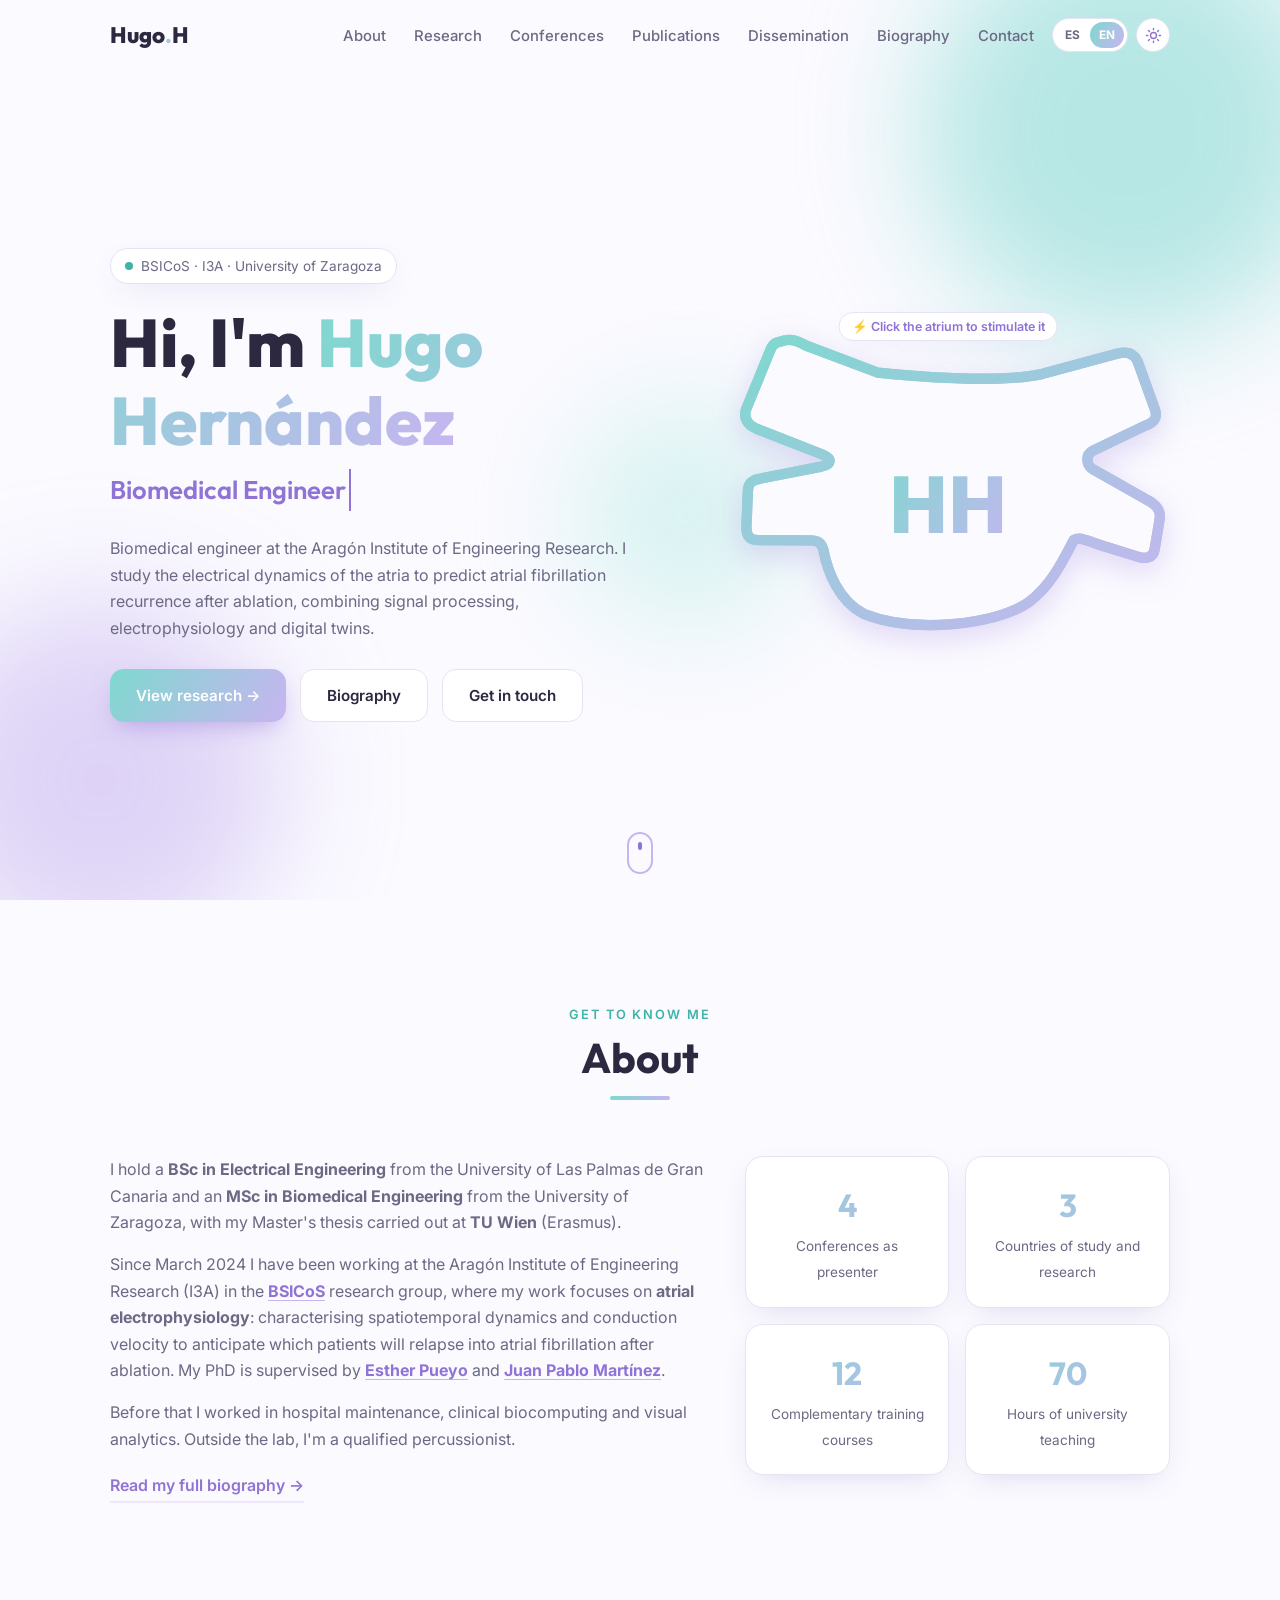
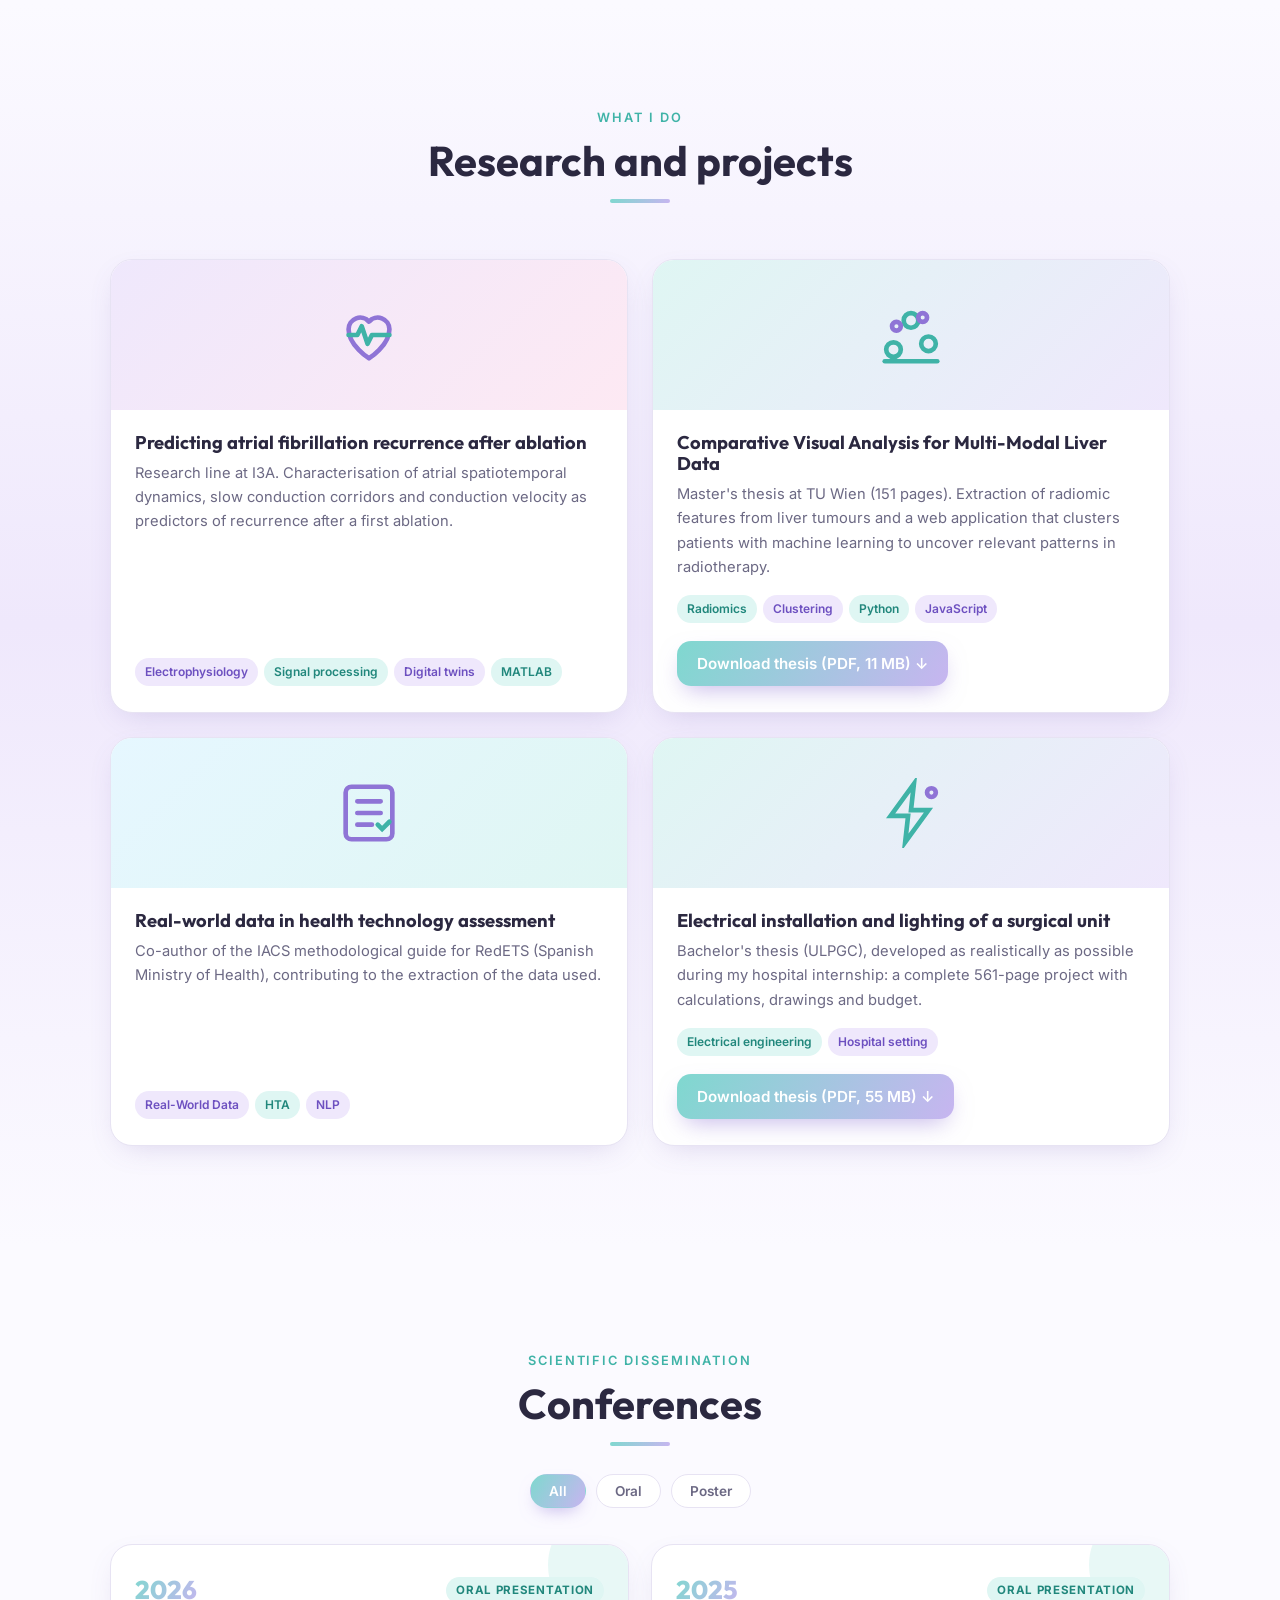
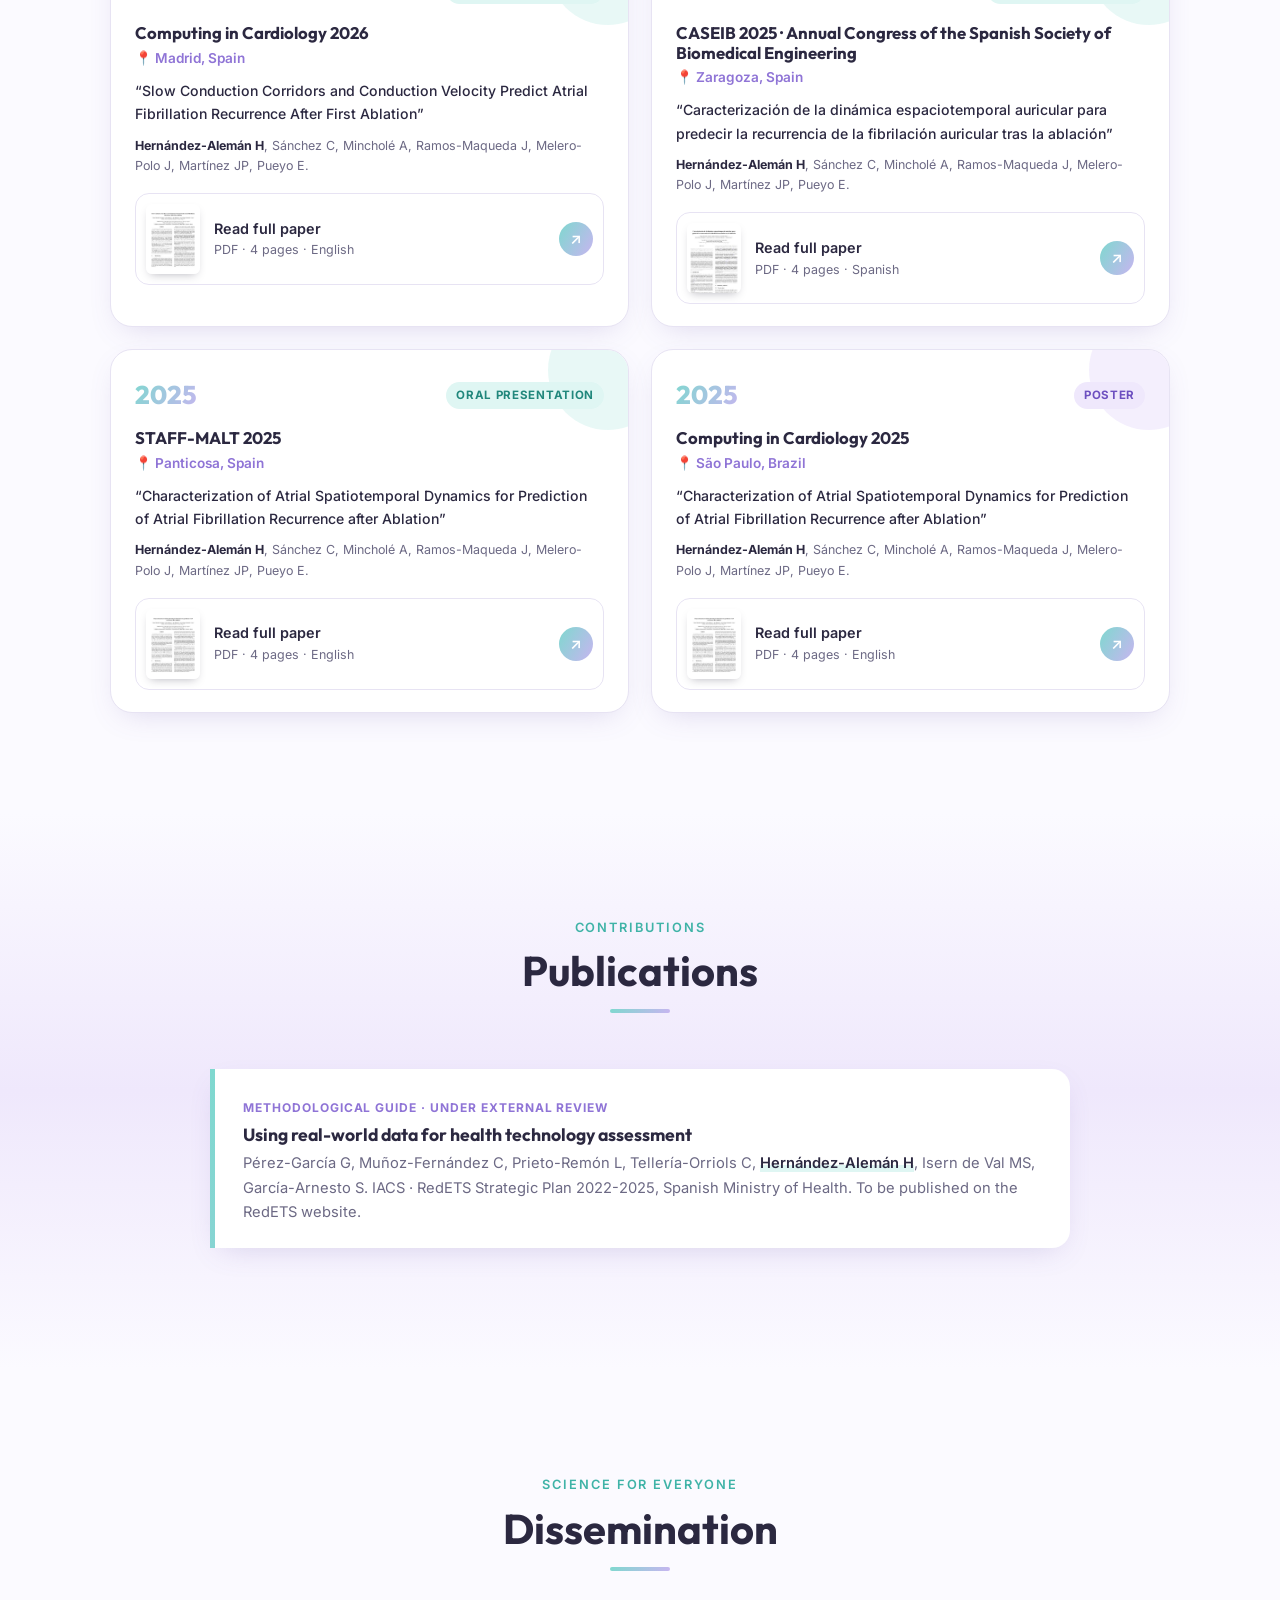
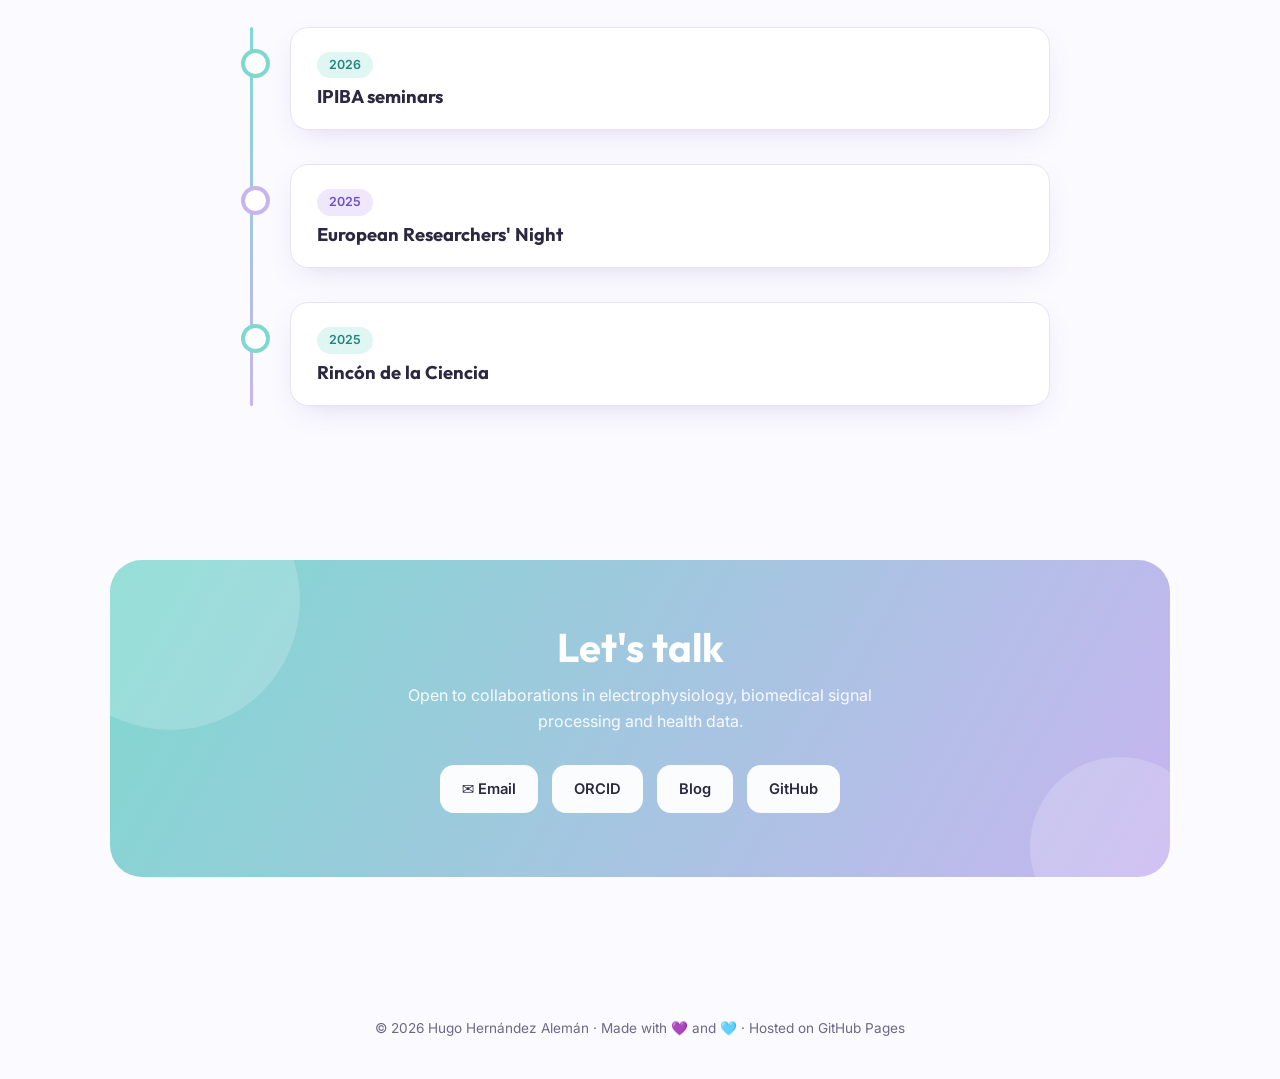
==== commit 8e14d379: "Añade la sección Divulgación y oculta Documentos Co-Authored-By: Claude Opus 5.5 <noreply@anthropic." ====
--- a/index.html
+++ b/index.html
@@ -27,6 +27,7 @@
       <li><a href="#proyectos" data-en="Research">Investigación</a></li>
       <li><a href="#congresos" data-en="Conferences">Congresos</a></li>
       <li><a href="#publicaciones" data-en="Publications">Publicaciones</a></li>
+      <li><a href="#divulgacion" data-en="Dissemination">Divulgación</a></li>
       <li><a href="biografia.html" data-en="Biography">Biografía</a></li>
       <li><a href="#contacto" data-en="Contact">Contacto</a></li>
     </ul>
@@ -201,7 +202,35 @@
   </div>
 </section>
 
-<!-- DOCUMENTS (PDFs en assets/docs/) -->
+<!-- DISSEMINATION (añade una tarjeta por actividad, la más reciente arriba) -->
+<section id="divulgacion">
+  <div class="wrap">
+    <div class="sec-head reveal"><small data-en="Science for everyone">Ciencia para todos</small><h2 data-en="Dissemination">Divulgación</h2></div>
+    <div class="timeline">
+      <div class="t-item reveal">
+        <div class="t-card">
+          <span class="t-date">2026</span>
+          <h3 data-en="IPIBA seminars">Seminarios IPIBA</h3>
+        </div>
+      </div>
+      <div class="t-item reveal">
+        <div class="t-card">
+          <span class="t-date">2025</span>
+          <h3 data-en="European Researchers&#x27; Night">Noche Europea de los Investigadores</h3>
+        </div>
+      </div>
+      <div class="t-item reveal">
+        <div class="t-card">
+          <span class="t-date">2025</span>
+          <h3>Rincón de la Ciencia</h3>
+        </div>
+      </div>
+    </div>
+  </div>
+</section>
+
+<!-- DOCUMENTS: oculto por ahora (el TFG y el TFM se descargan desde Investigación). Para volver a mostrarlo, quita los marcadores de comentario.
+<!~~ DOCUMENTS (PDFs en assets/docs/) ~~>
 <section id="documentos">
   <div class="wrap">
     <div class="sec-head reveal"><small data-en="Downloads">Descargas</small><h2 data-en="Documents">Documentos</h2></div>
@@ -212,6 +241,7 @@
     </div>
   </div>
 </section>
+-->
 
 <!-- CONTACT -->
 <section id="contacto" style="padding-top:20px">
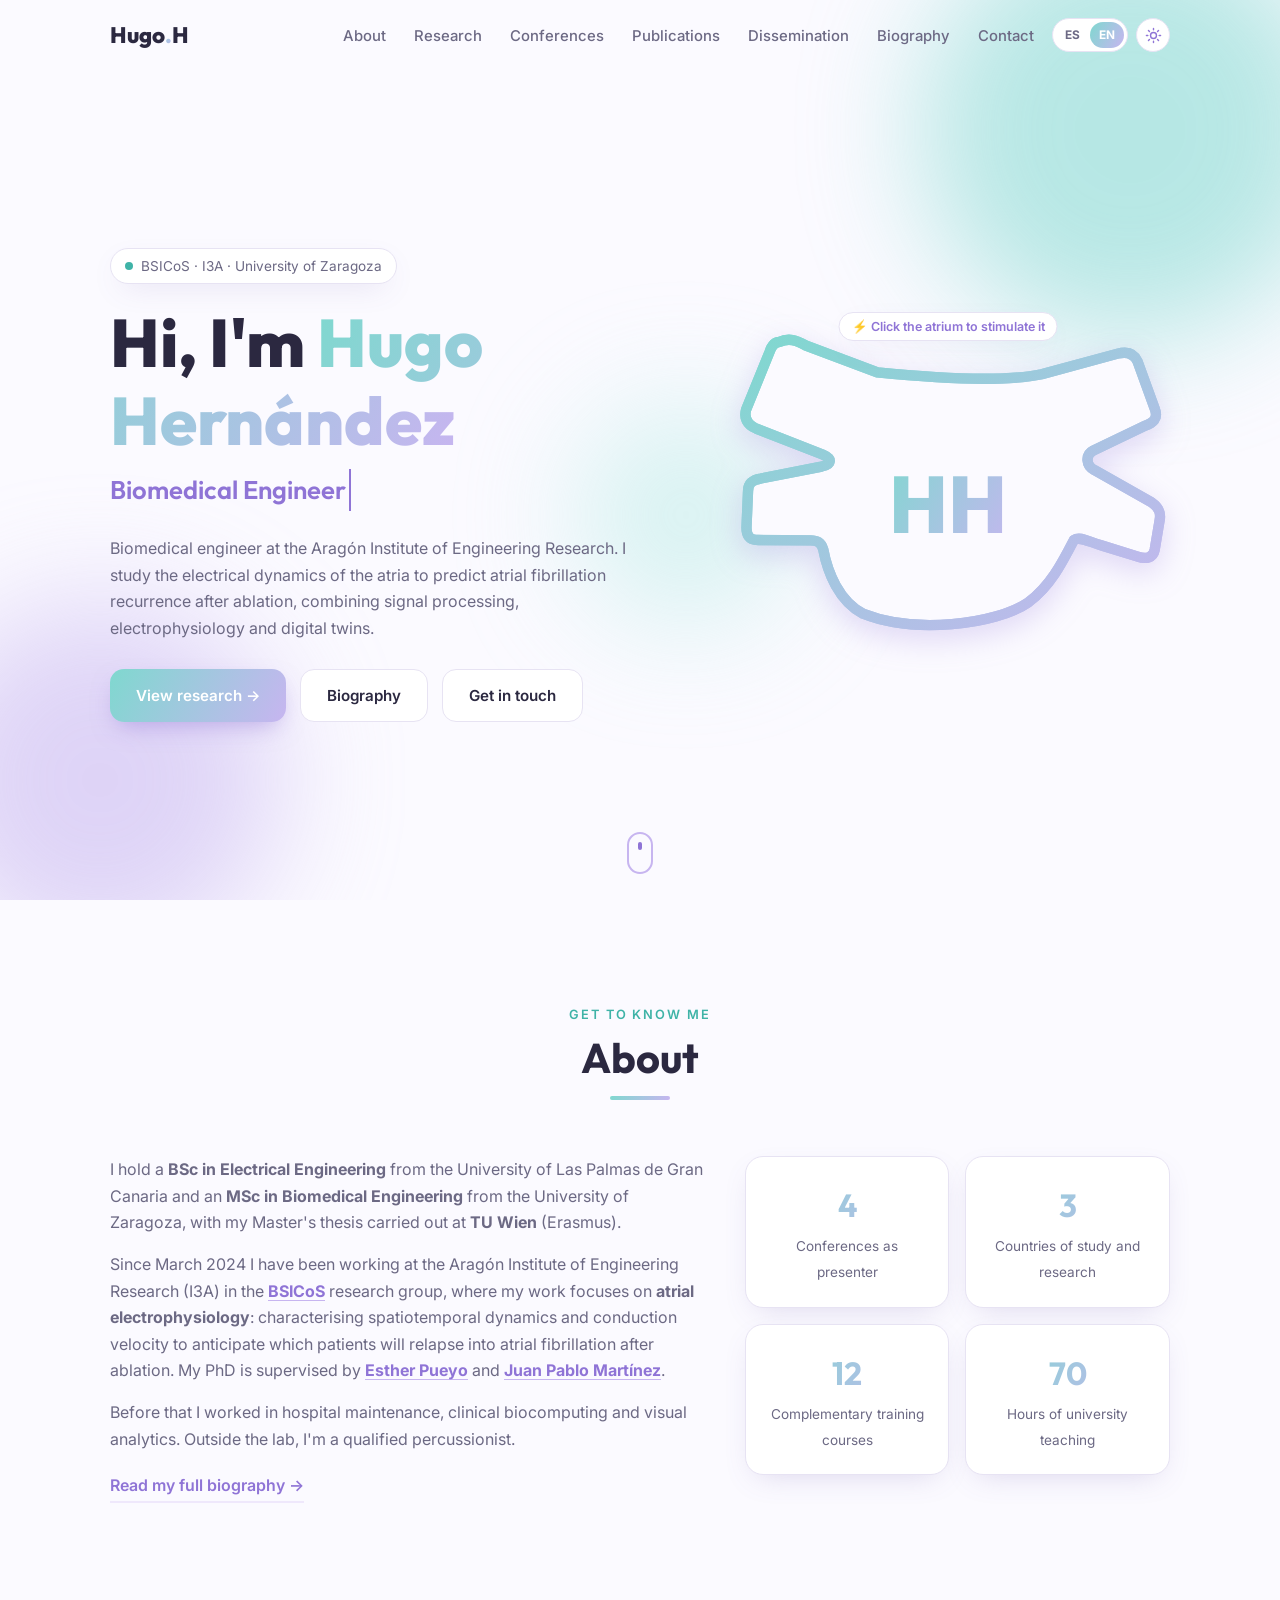
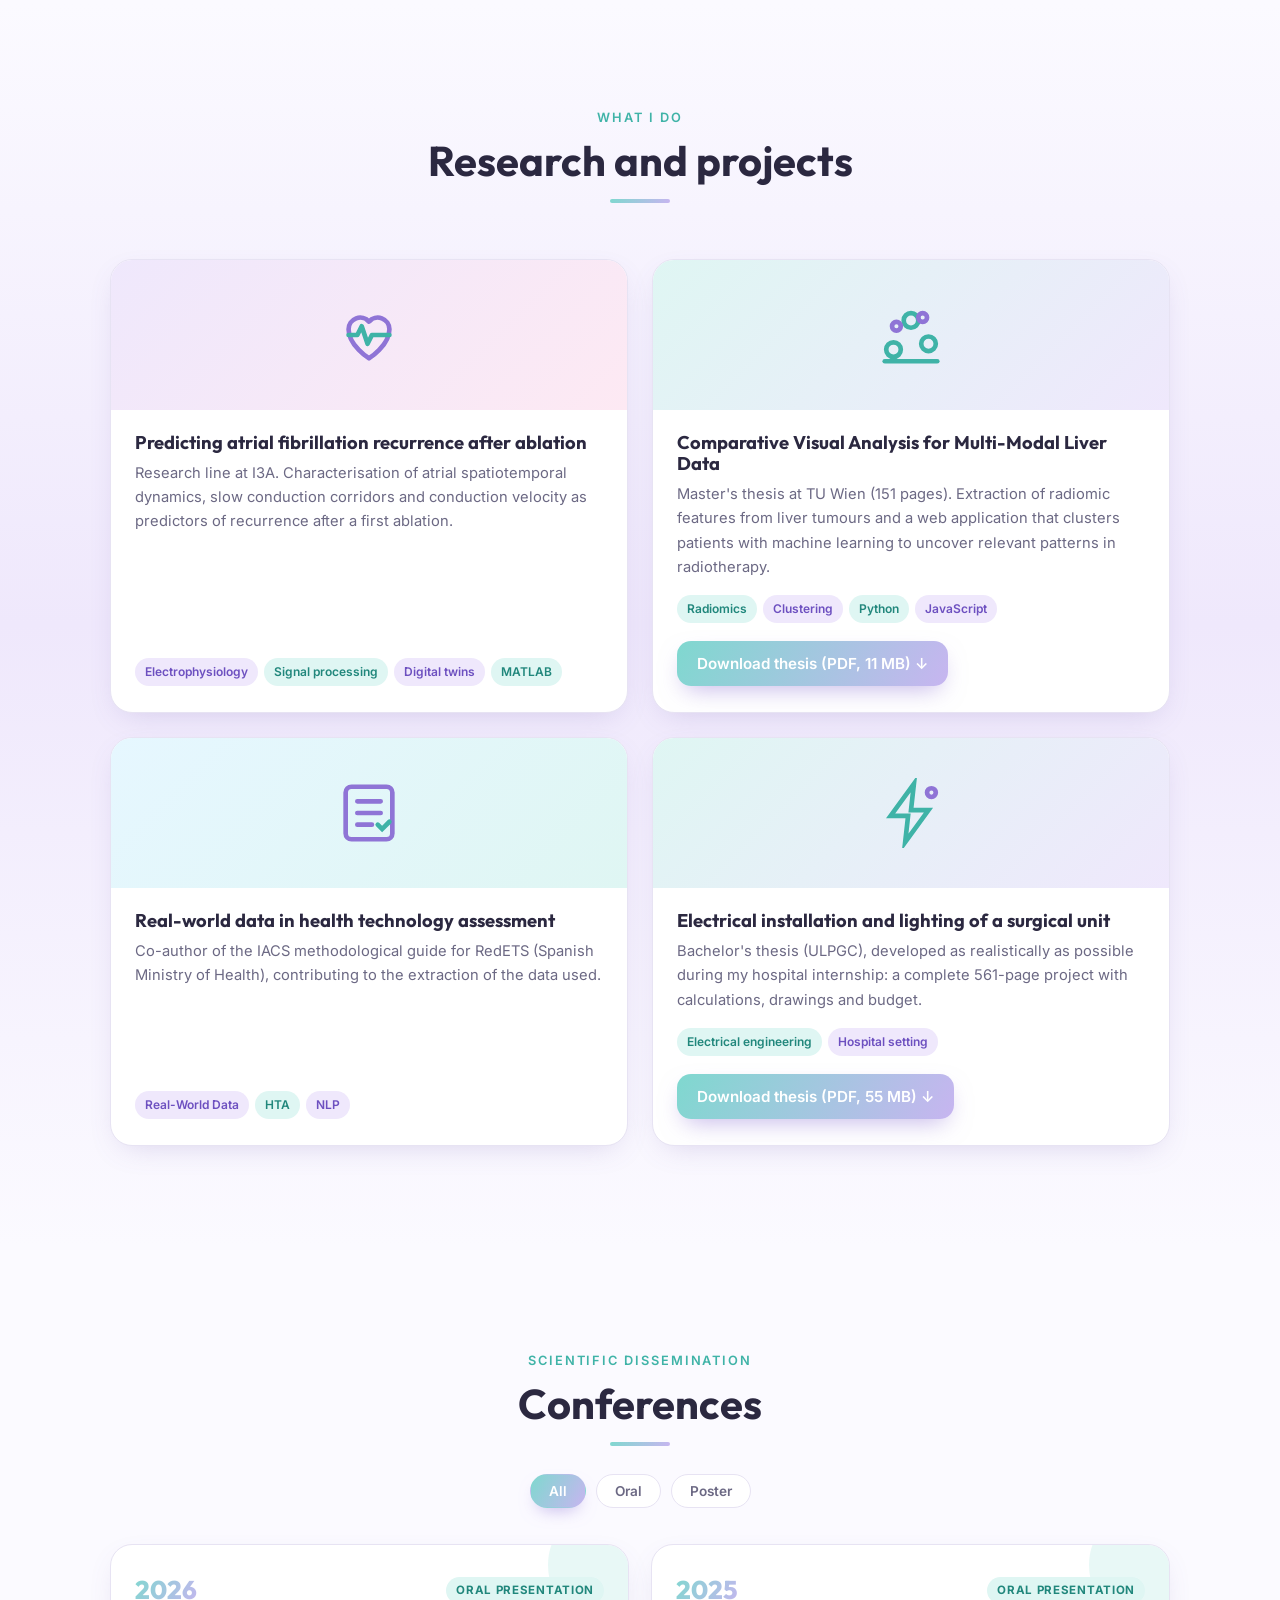
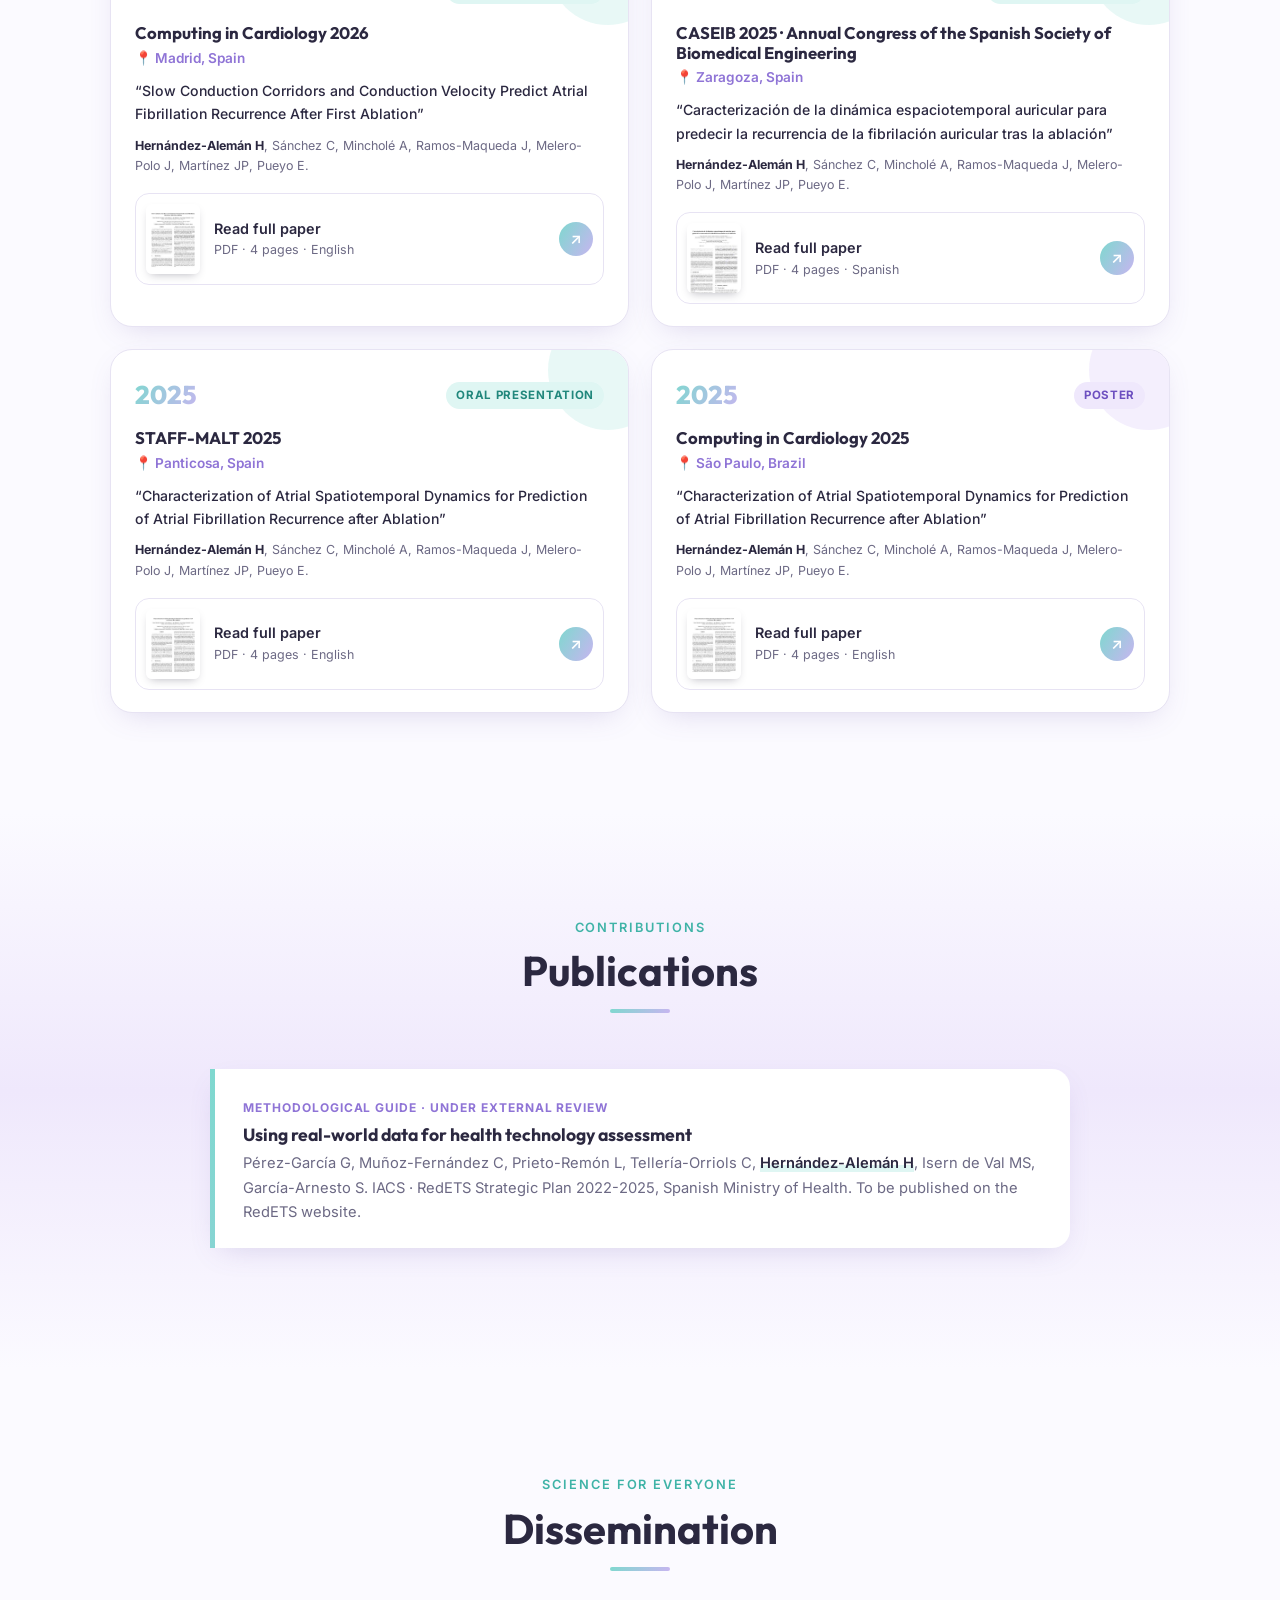
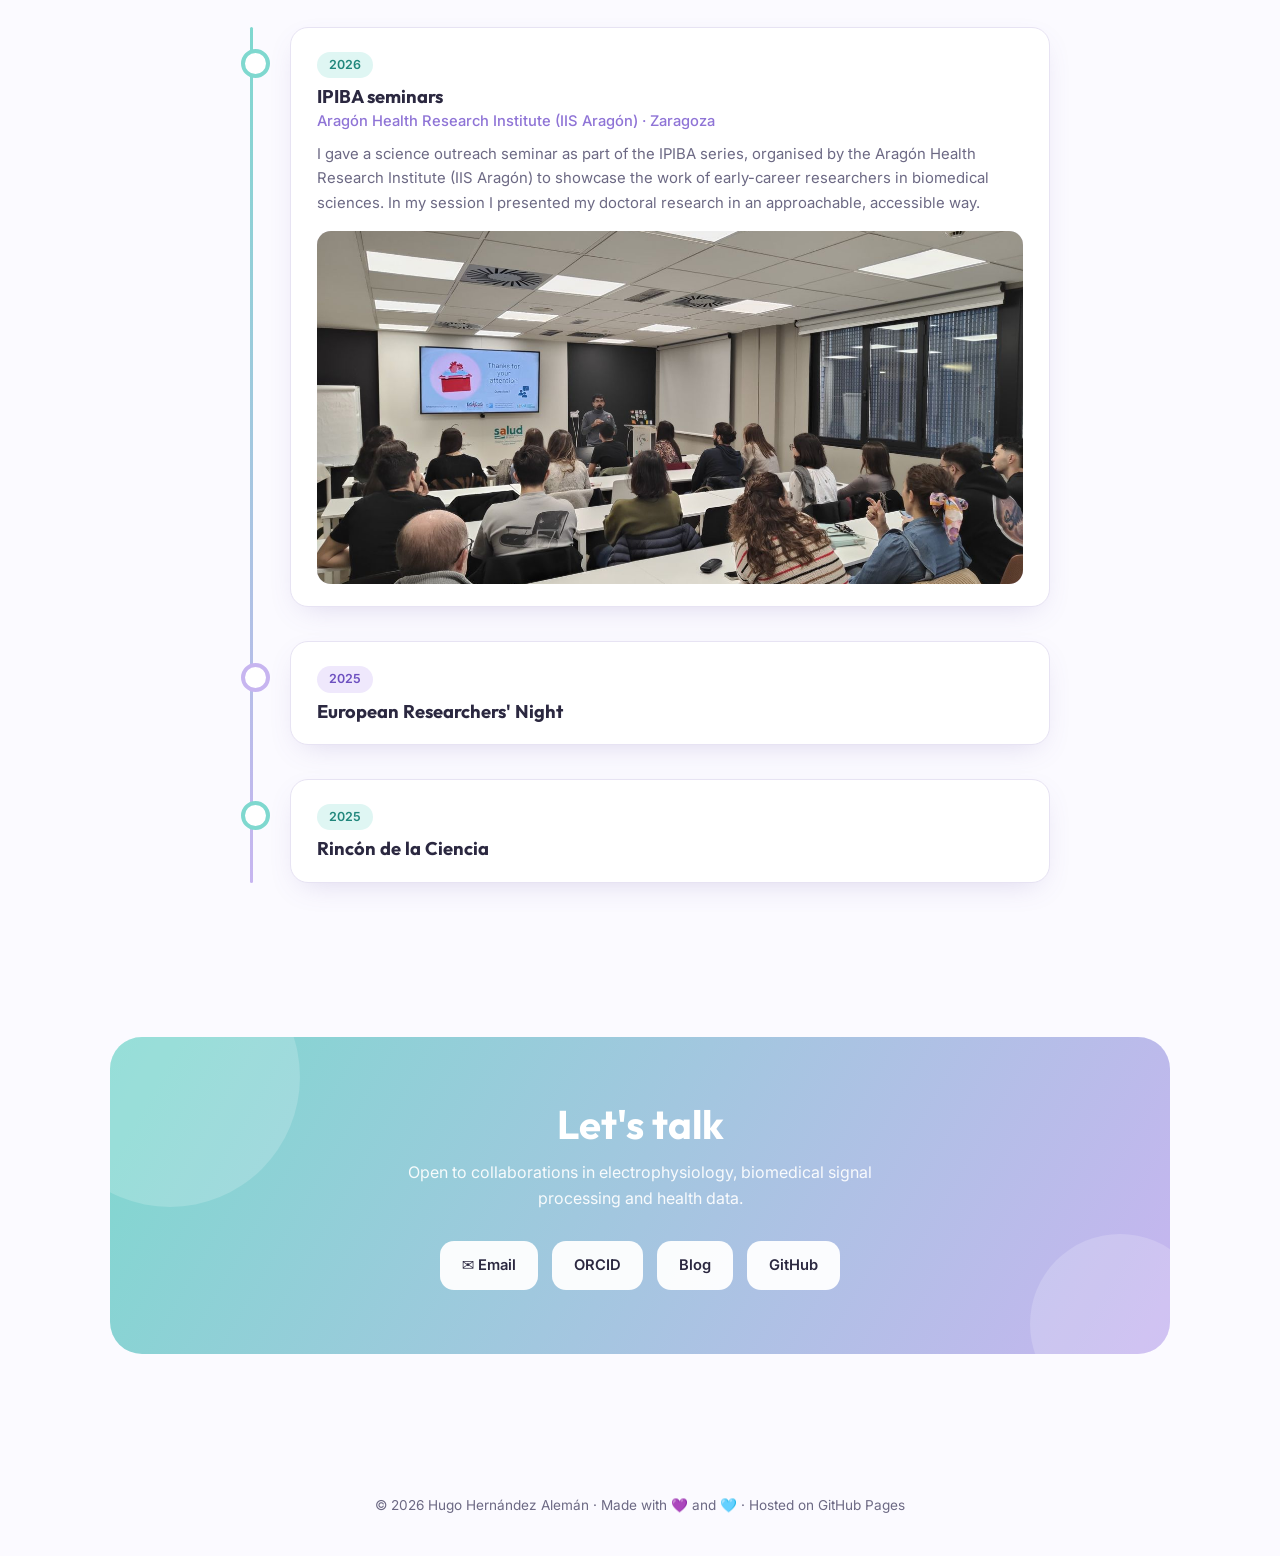
==== commit 509e602f: "Divulgación: descripción y foto del seminario IPIBA Co-Authored-By: Claude Opus 5.5 <noreply@anthrop" ====
--- a/index.html
+++ b/index.html
@@ -211,6 +211,9 @@
         <div class="t-card">
           <span class="t-date">2026</span>
           <h3 data-en="IPIBA seminars">Seminarios IPIBA</h3>
+          <h4 data-en="Aragón Health Research Institute (IIS Aragón) · Zaragoza">Instituto de Investigación Sanitaria Aragón (IIS Aragón) · Zaragoza</h4>
+          <p data-en="I gave a science outreach seminar as part of the IPIBA series, organised by the Aragón Health Research Institute (IIS Aragón) to showcase the work of early-career researchers in biomedical sciences. In my session I presented my doctoral research in an approachable, accessible way.">Impartí un seminario de divulgación científica dentro del ciclo IPIBA, organizado por el Instituto de Investigación Sanitaria Aragón (IIS Aragón) para dar a conocer el trabajo de jóvenes investigadores en ciencias biomédicas. En mi sesión presenté mi investigación doctoral de una forma cercana y accesible.</p>
+          <figure class="t-photo"><img class="zoom" src="assets/divulgacion/ipiba-2026.jpg" alt="Seminario IPIBA en el IIS Aragón" loading="lazy"></figure>
         </div>
       </div>
       <div class="t-item reveal">
@@ -242,6 +245,8 @@
   </div>
 </section>
 -->
+
+<div id="lightbox"><img alt=""></div>
 
 <!-- CONTACT -->
 <section id="contacto" style="padding-top:20px">
--- a/assets/css/style.css
+++ b/assets/css/style.css
@@ -400,3 +400,8 @@
 .bio-chips a{font-weight:600;font-size:.9rem;padding:10px 18px;border-radius:14px;background:var(--card);border:1px solid var(--line);box-shadow:var(--shadow);transition:.25s}
 .bio-chips a:hover{transform:translateY(-3px);border-color:var(--turq)}
 @media (max-width:860px){.bio-hero{padding:120px 0 50px}}
+
+/* photos inside timeline cards (click to enlarge) */
+.t-photo{margin:16px 0 0;border-radius:14px;overflow:hidden;aspect-ratio:2/1;background:var(--lila-l);cursor:zoom-in}
+.t-photo img{width:100%;height:100%;object-fit:cover;object-position:50% 45%;transition:transform .6s}
+.t-photo:hover img{transform:scale(1.05)}
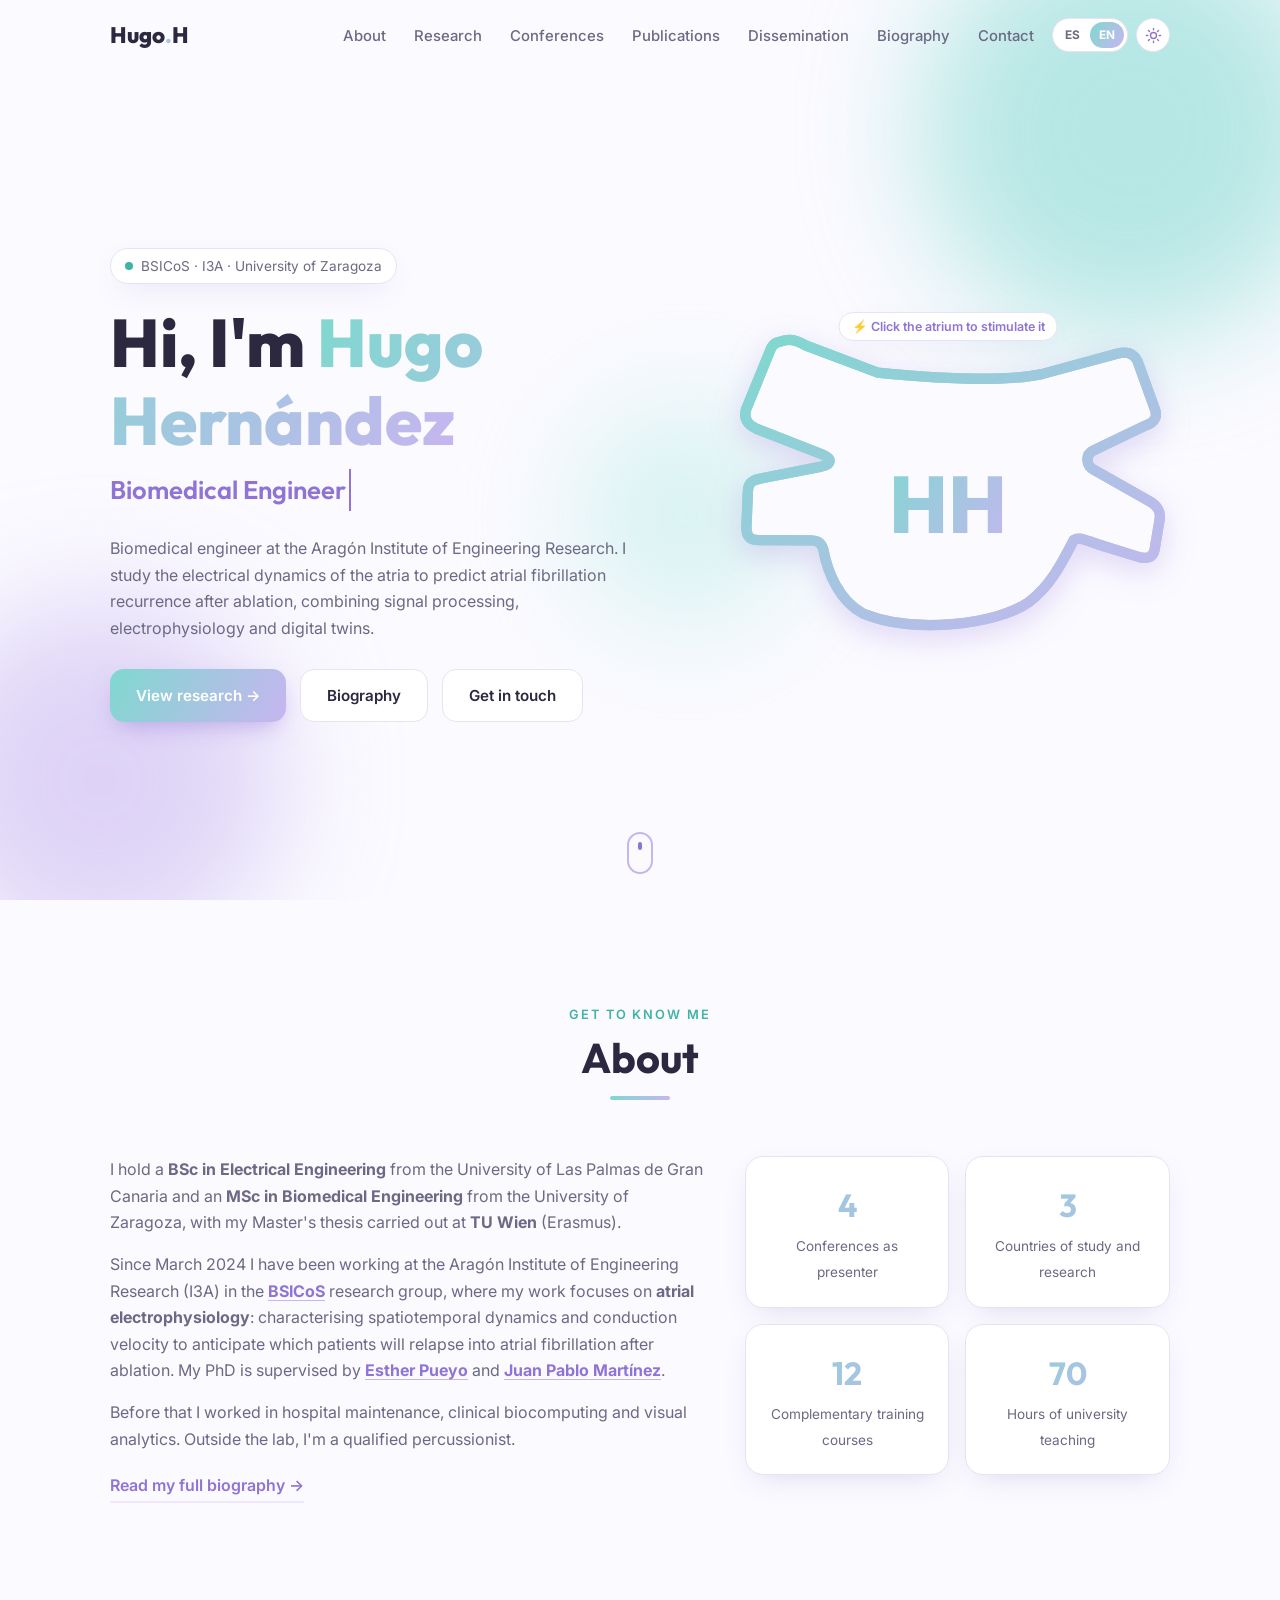
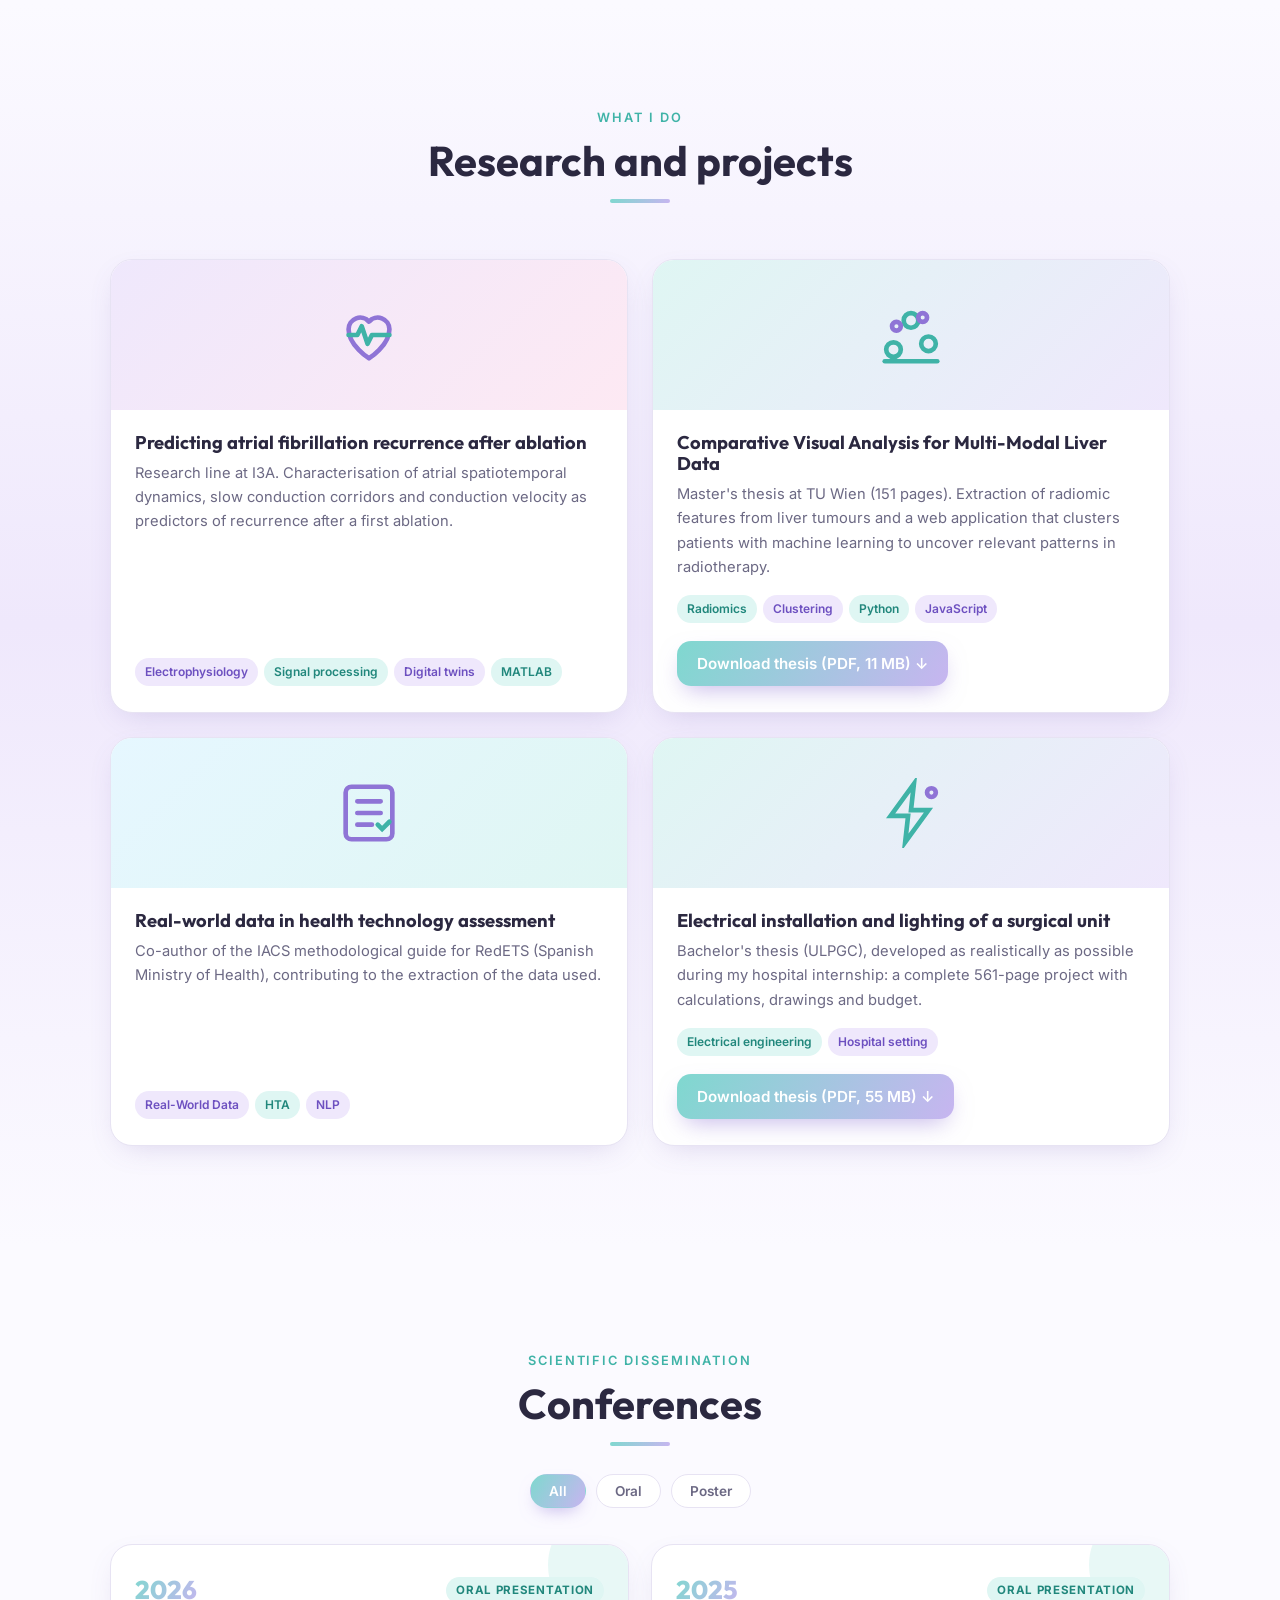
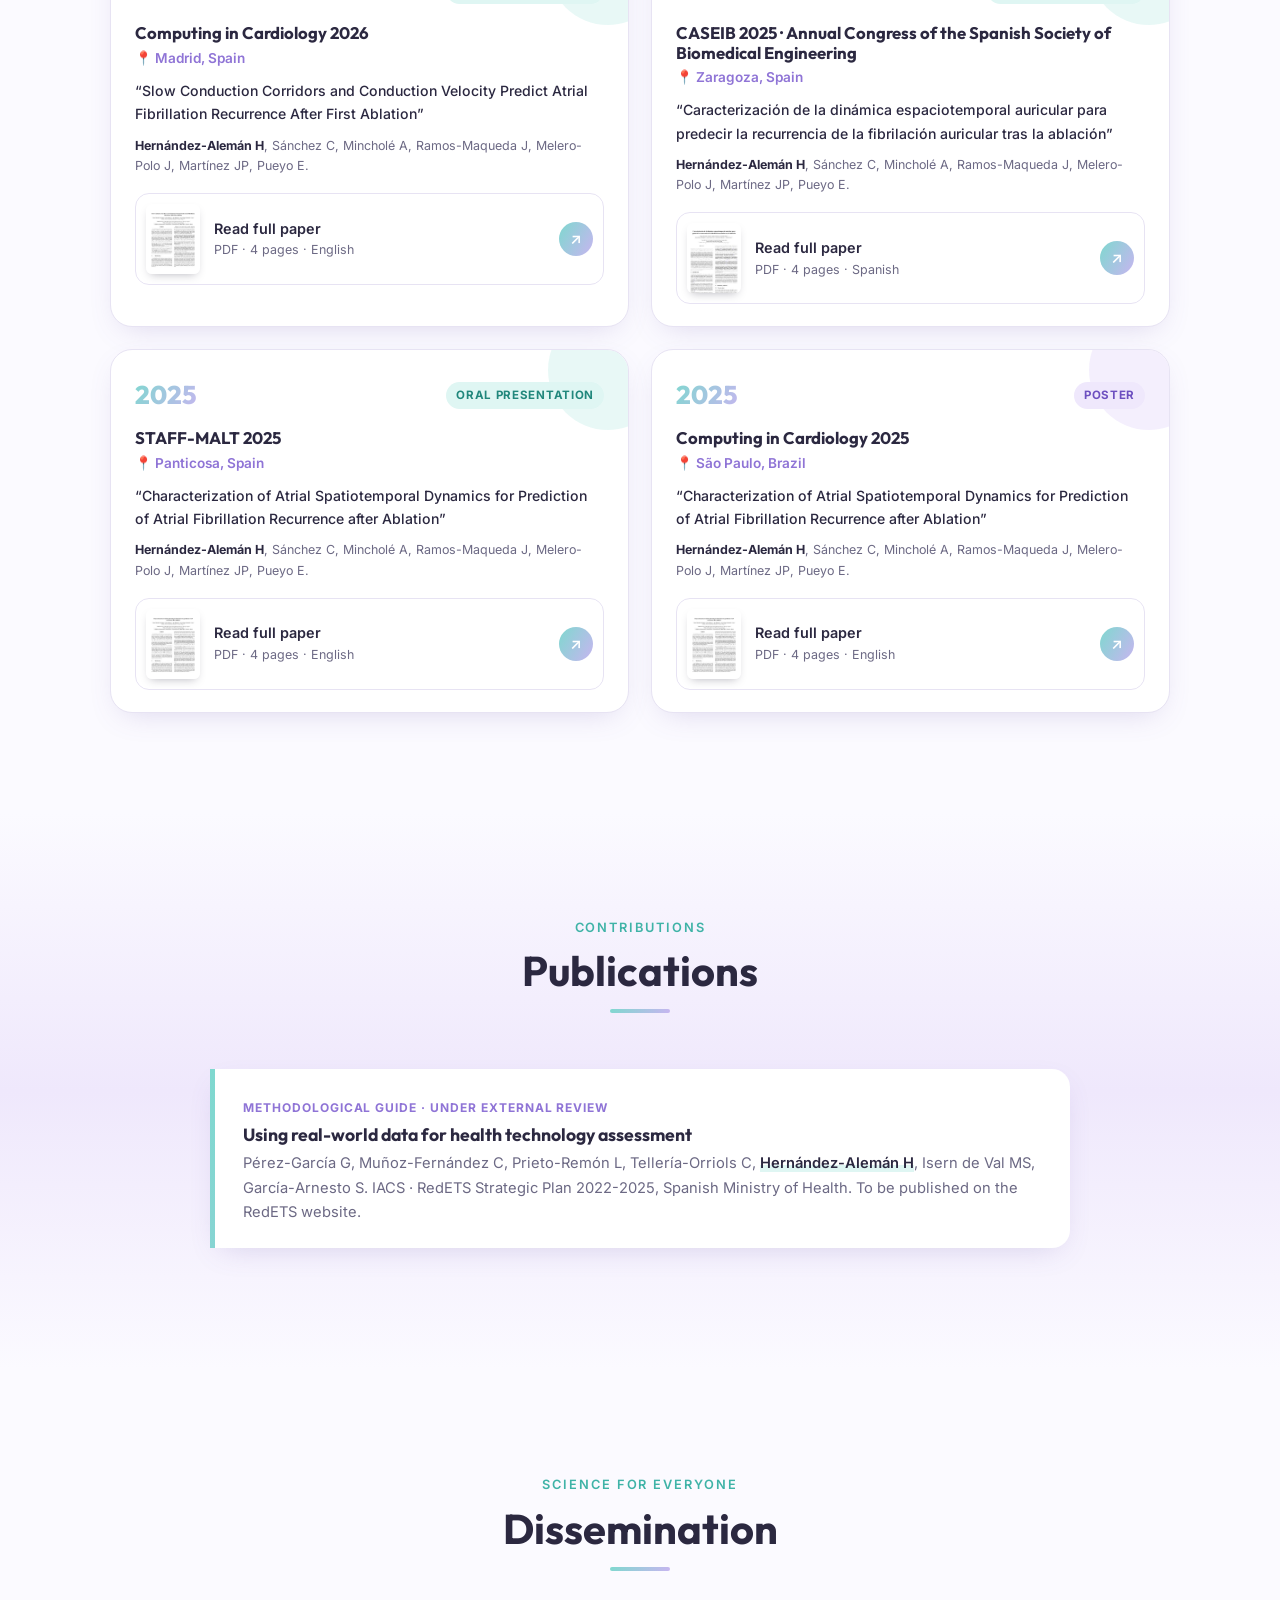
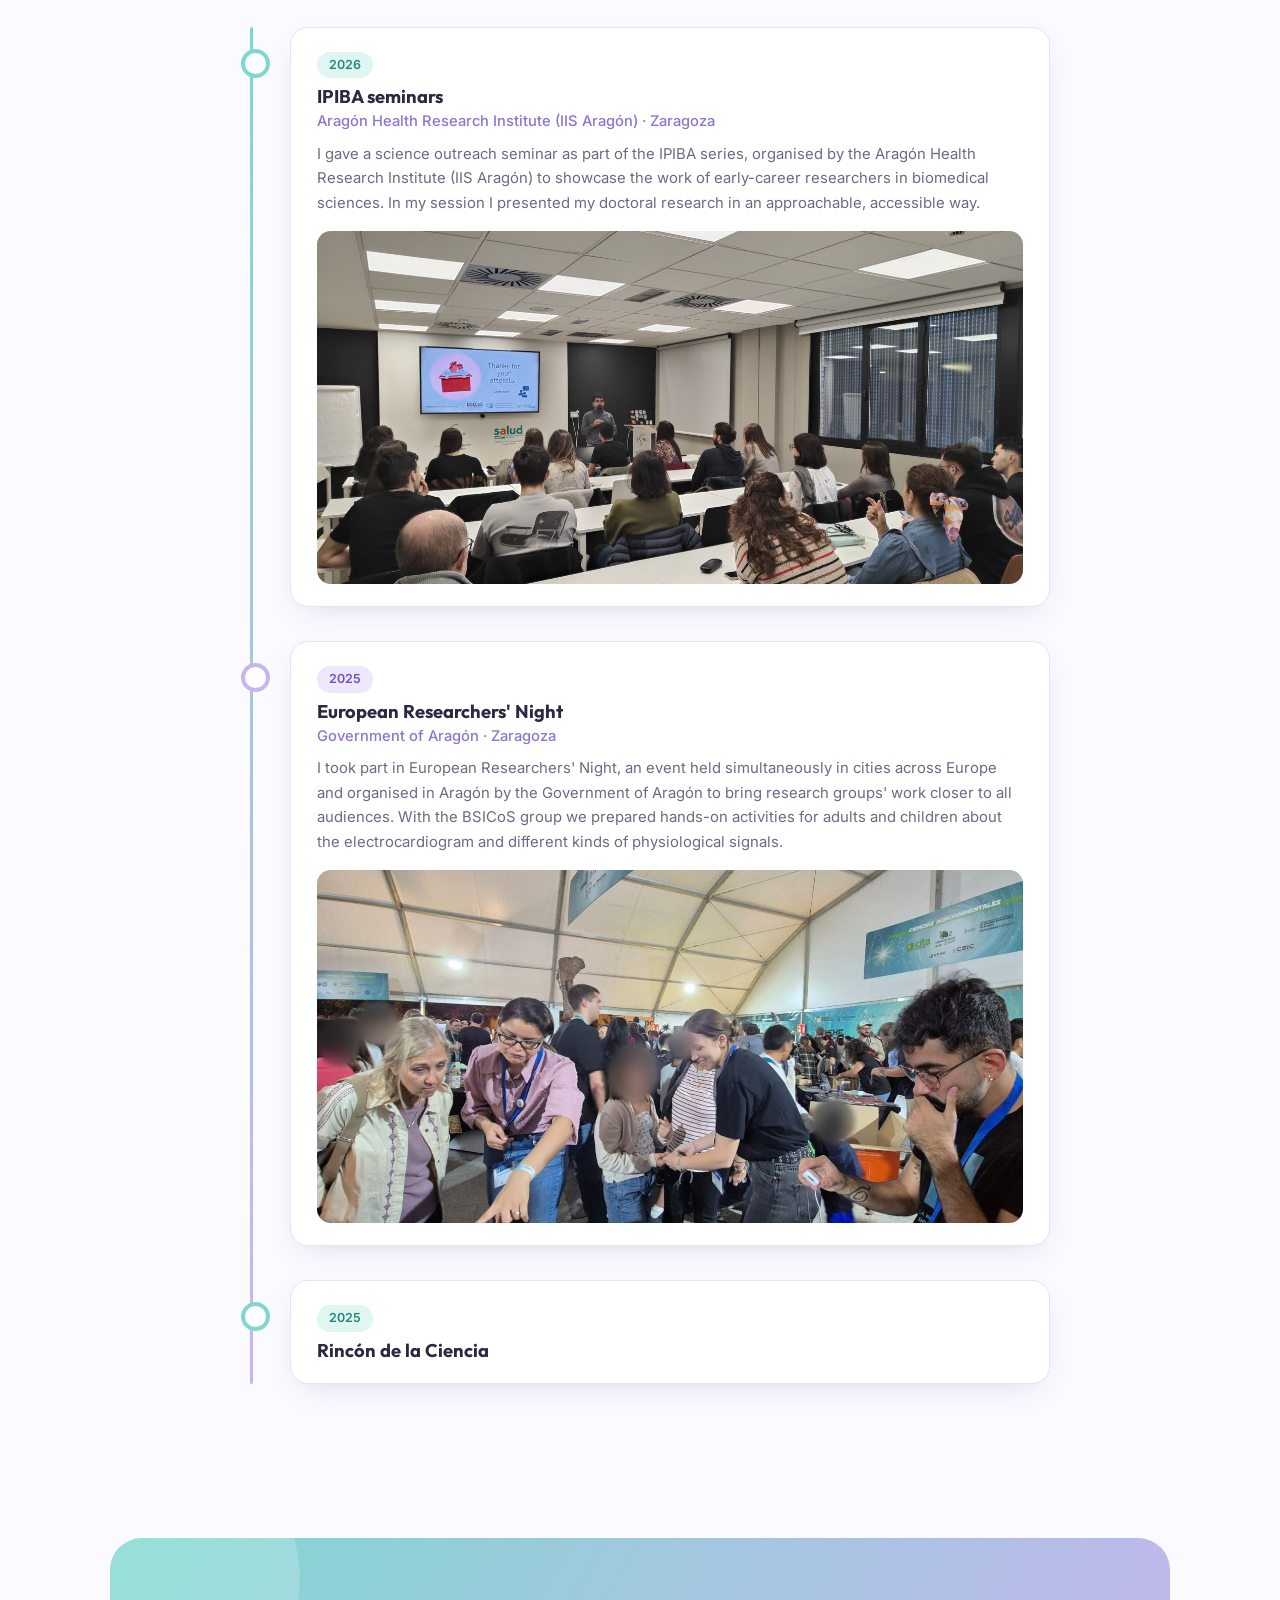
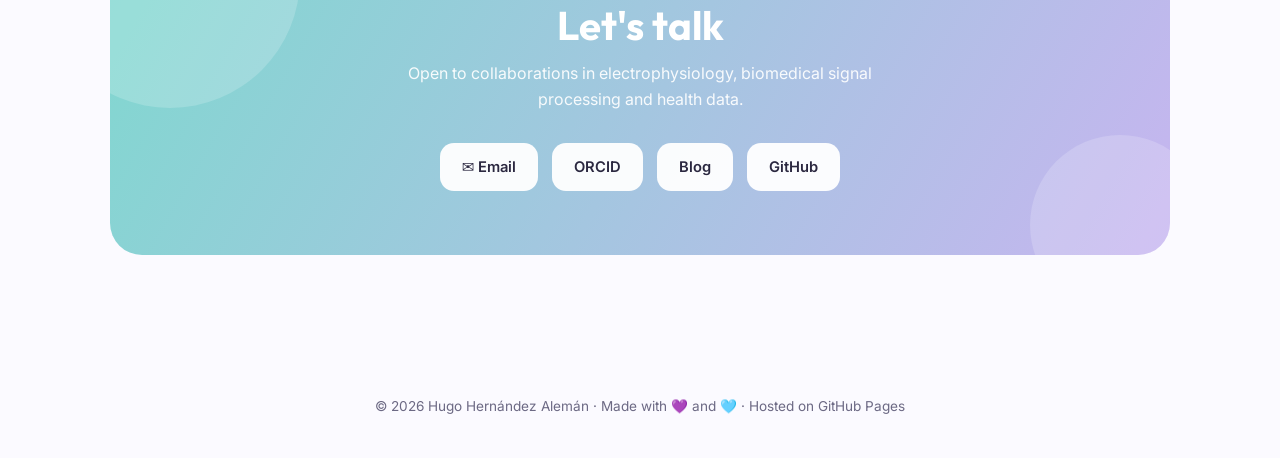
==== commit e3ca55a6: "Divulgación: Noche Europea de los Investigadores con foto (caras de menores difuminadas) Co-Authored" ====
--- a/index.html
+++ b/index.html
@@ -220,6 +220,9 @@
         <div class="t-card">
           <span class="t-date">2025</span>
           <h3 data-en="European Researchers&#x27; Night">Noche Europea de los Investigadores</h3>
+          <h4 data-en="Government of Aragón · Zaragoza">Gobierno de Aragón · Zaragoza</h4>
+          <p data-en="I took part in European Researchers&#x27; Night, an event held simultaneously in cities across Europe and organised in Aragón by the Government of Aragón to bring research groups&#x27; work closer to all audiences. With the BSICoS group we prepared hands-on activities for adults and children about the electrocardiogram and different kinds of physiological signals.">Participé en la Noche Europea de los Investigadores, un evento que se celebra a la vez en ciudades de toda Europa y que en Aragón organiza el Gobierno de Aragón para acercar a todos los públicos la investigación que se hace en los grupos. Con el grupo BSICoS preparamos actividades interactivas para mayores y pequeños sobre el electrocardiograma y distintos tipos de señales fisiológicas.</p>
+          <figure class="t-photo"><img class="zoom" src="assets/divulgacion/noche-investigadores-2025.jpg" alt="Actividades del grupo BSICoS en la Noche Europea de los Investigadores" loading="lazy"></figure>
         </div>
       </div>
       <div class="t-item reveal">
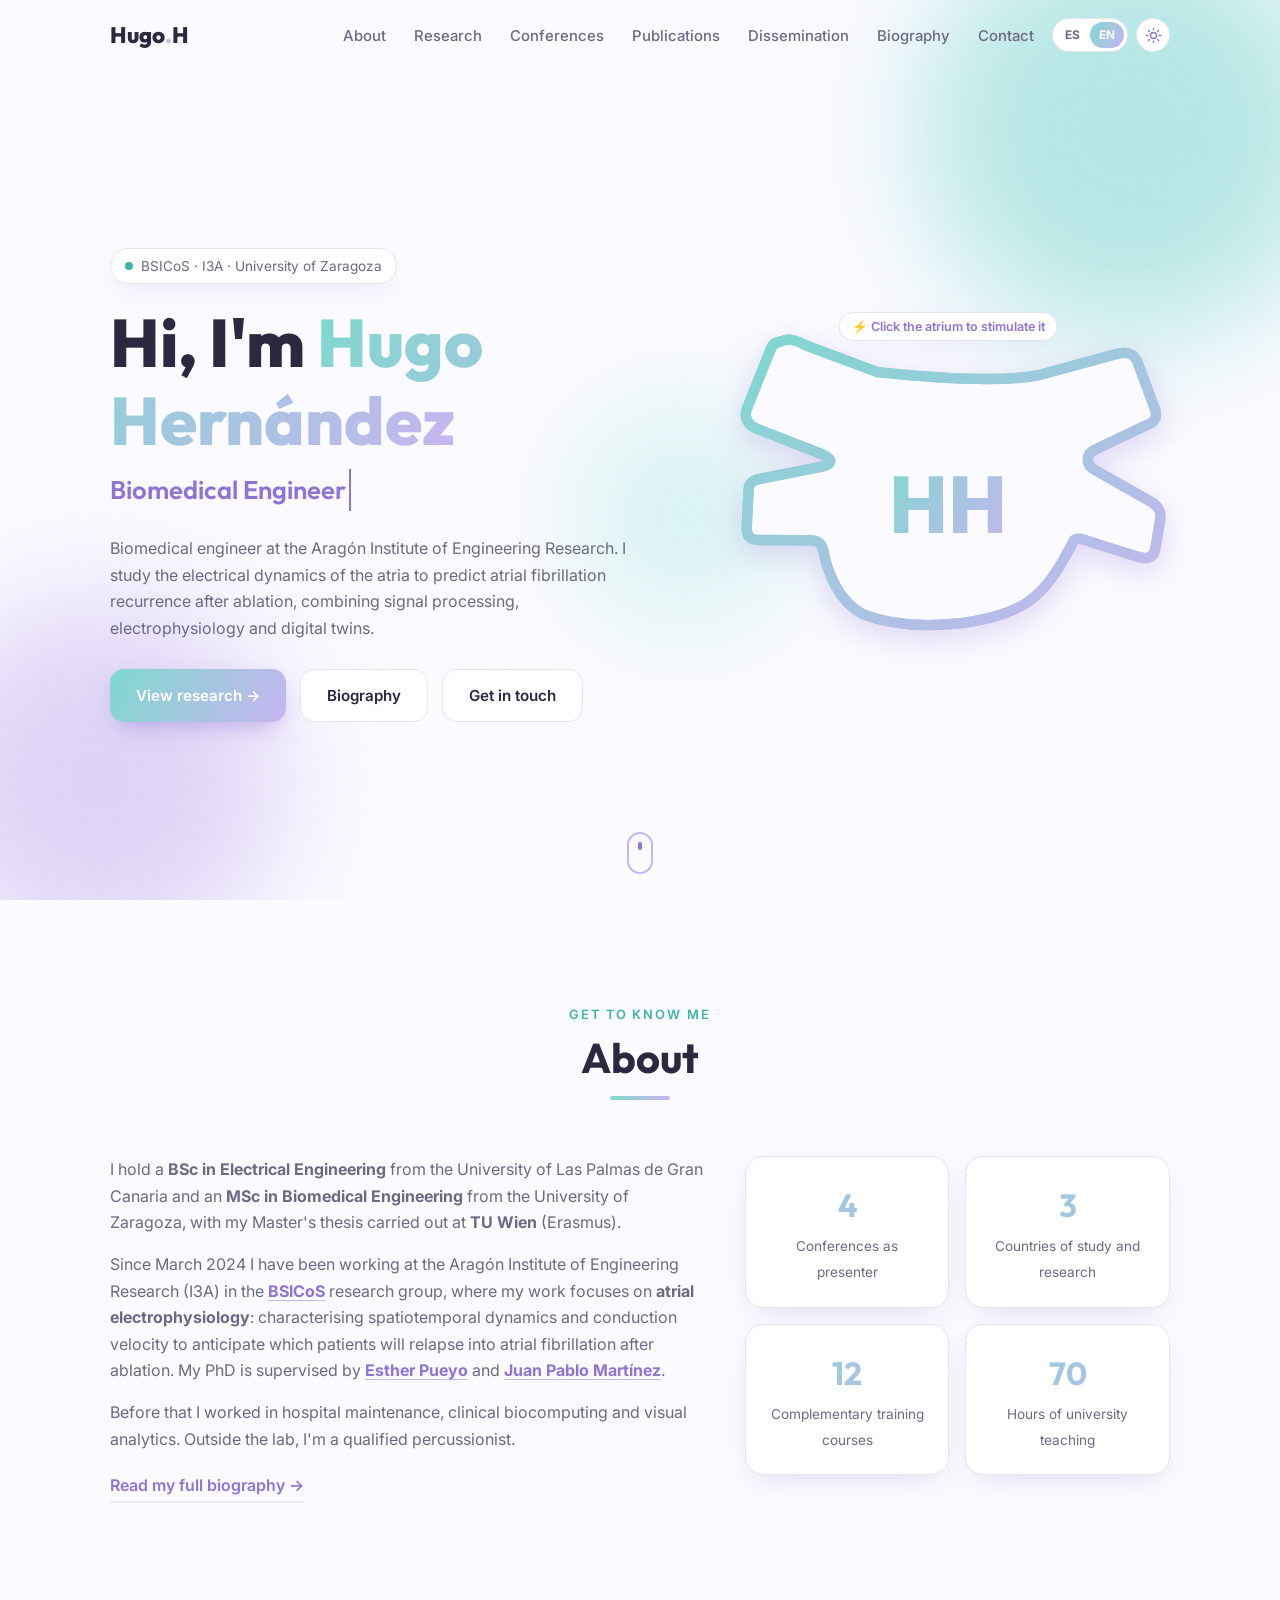
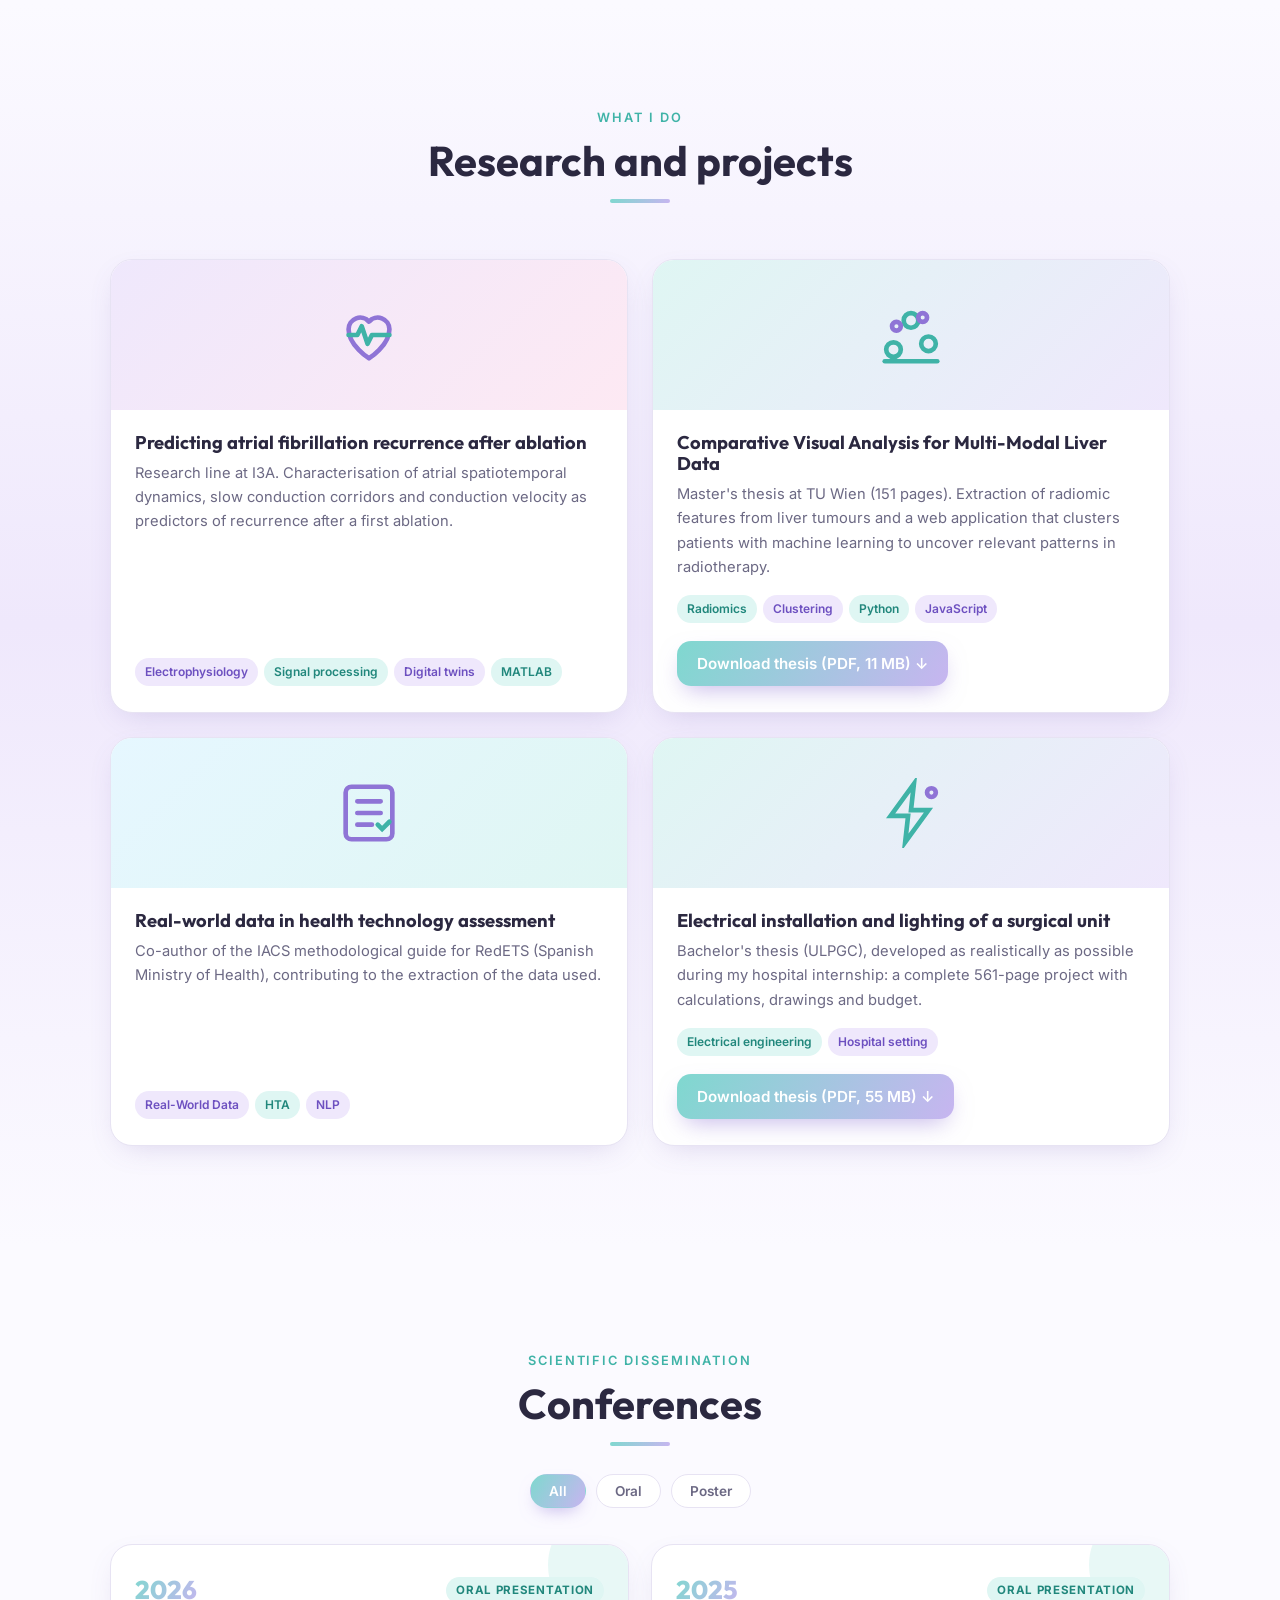
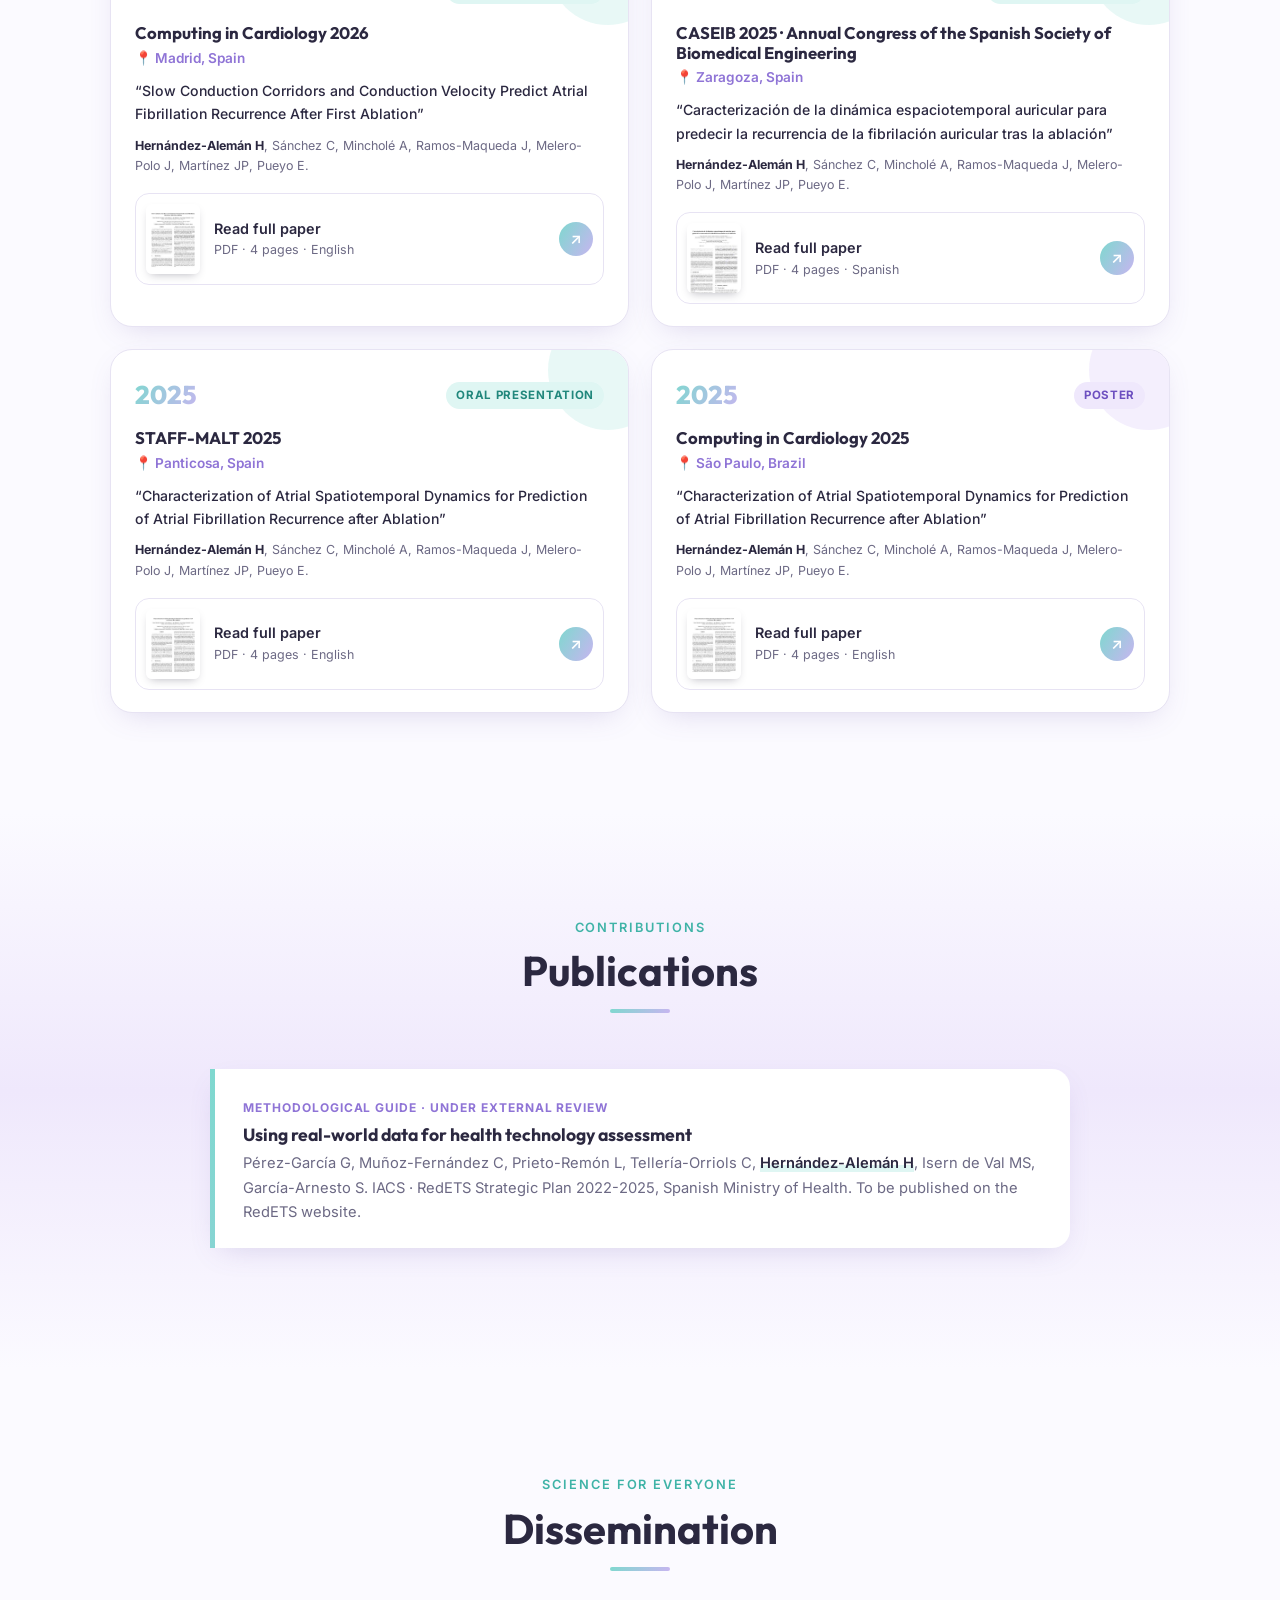
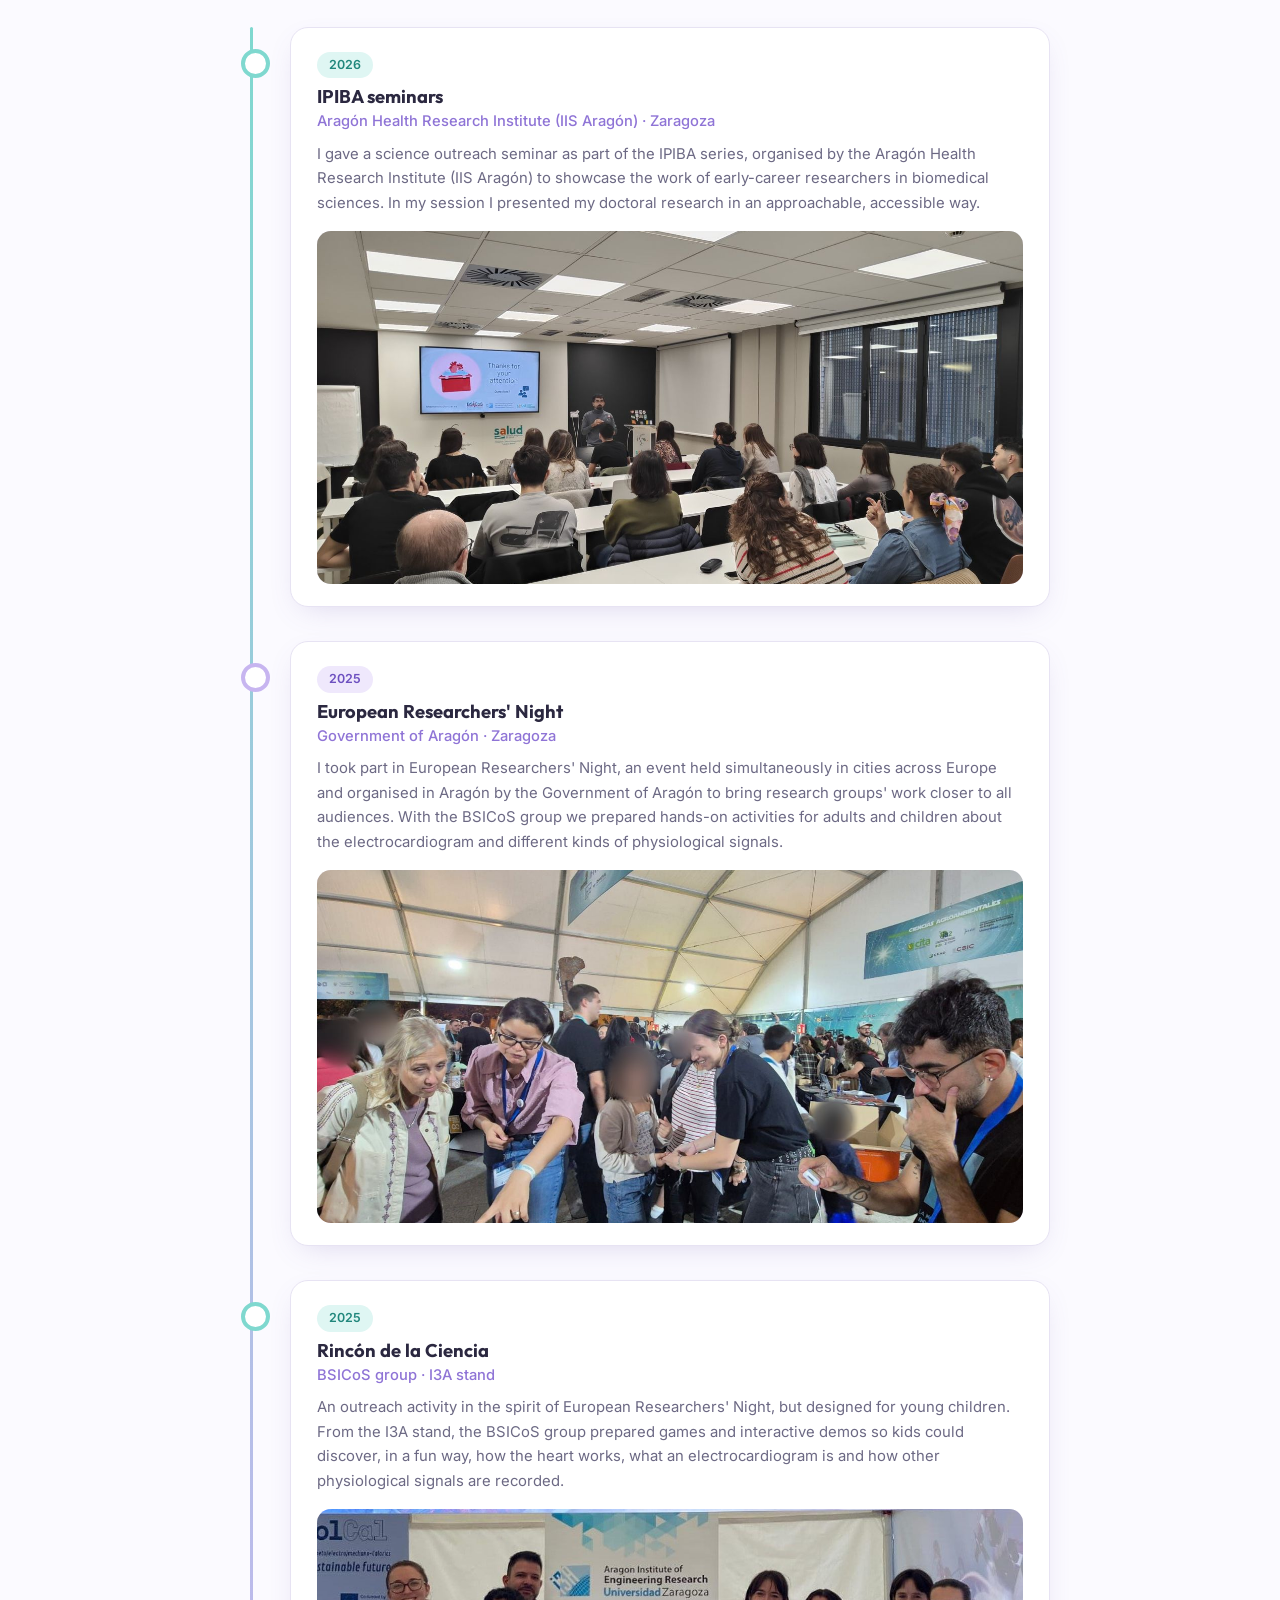
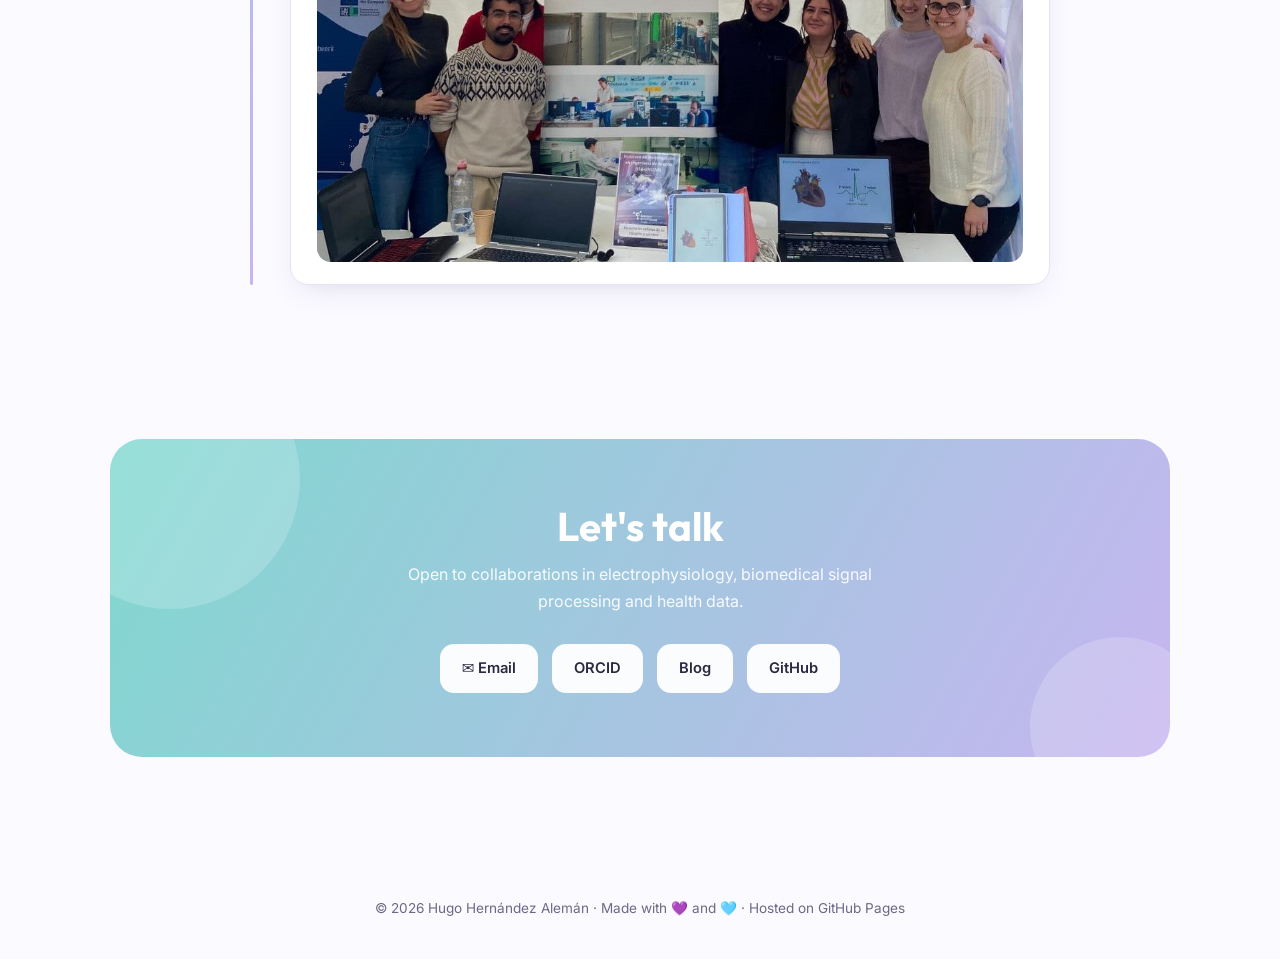
==== commit 02dbb97a: "Divulgación: Rincón de la Ciencia con foto Co-Authored-By: Claude Opus 5.5 <noreply@anthropic.com> C" ====
--- a/index.html
+++ b/index.html
@@ -229,6 +229,9 @@
         <div class="t-card">
           <span class="t-date">2025</span>
           <h3>Rincón de la Ciencia</h3>
+          <h4 data-en="BSICoS group · I3A stand">Grupo BSICoS · stand del I3A</h4>
+          <p data-en="An outreach activity in the spirit of European Researchers&#x27; Night, but designed for young children. From the I3A stand, the BSICoS group prepared games and interactive demos so kids could discover, in a fun way, how the heart works, what an electrocardiogram is and how other physiological signals are recorded.">Una actividad de divulgación en la línea de la Noche Europea de los Investigadores, pero pensada para los más pequeños. Desde el stand del I3A, el grupo BSICoS preparó juegos y demostraciones interactivas para que los niños descubrieran de forma divertida cómo funciona el corazón, qué es un electrocardiograma y cómo se registran otras señales fisiológicas.</p>
+          <figure class="t-photo"><img class="zoom" src="assets/divulgacion/rincon-ciencia-2025.jpg" alt="Stand del grupo BSICoS en el Rincón de la Ciencia" loading="lazy" style="object-position:50% 38%"></figure>
         </div>
       </div>
     </div>
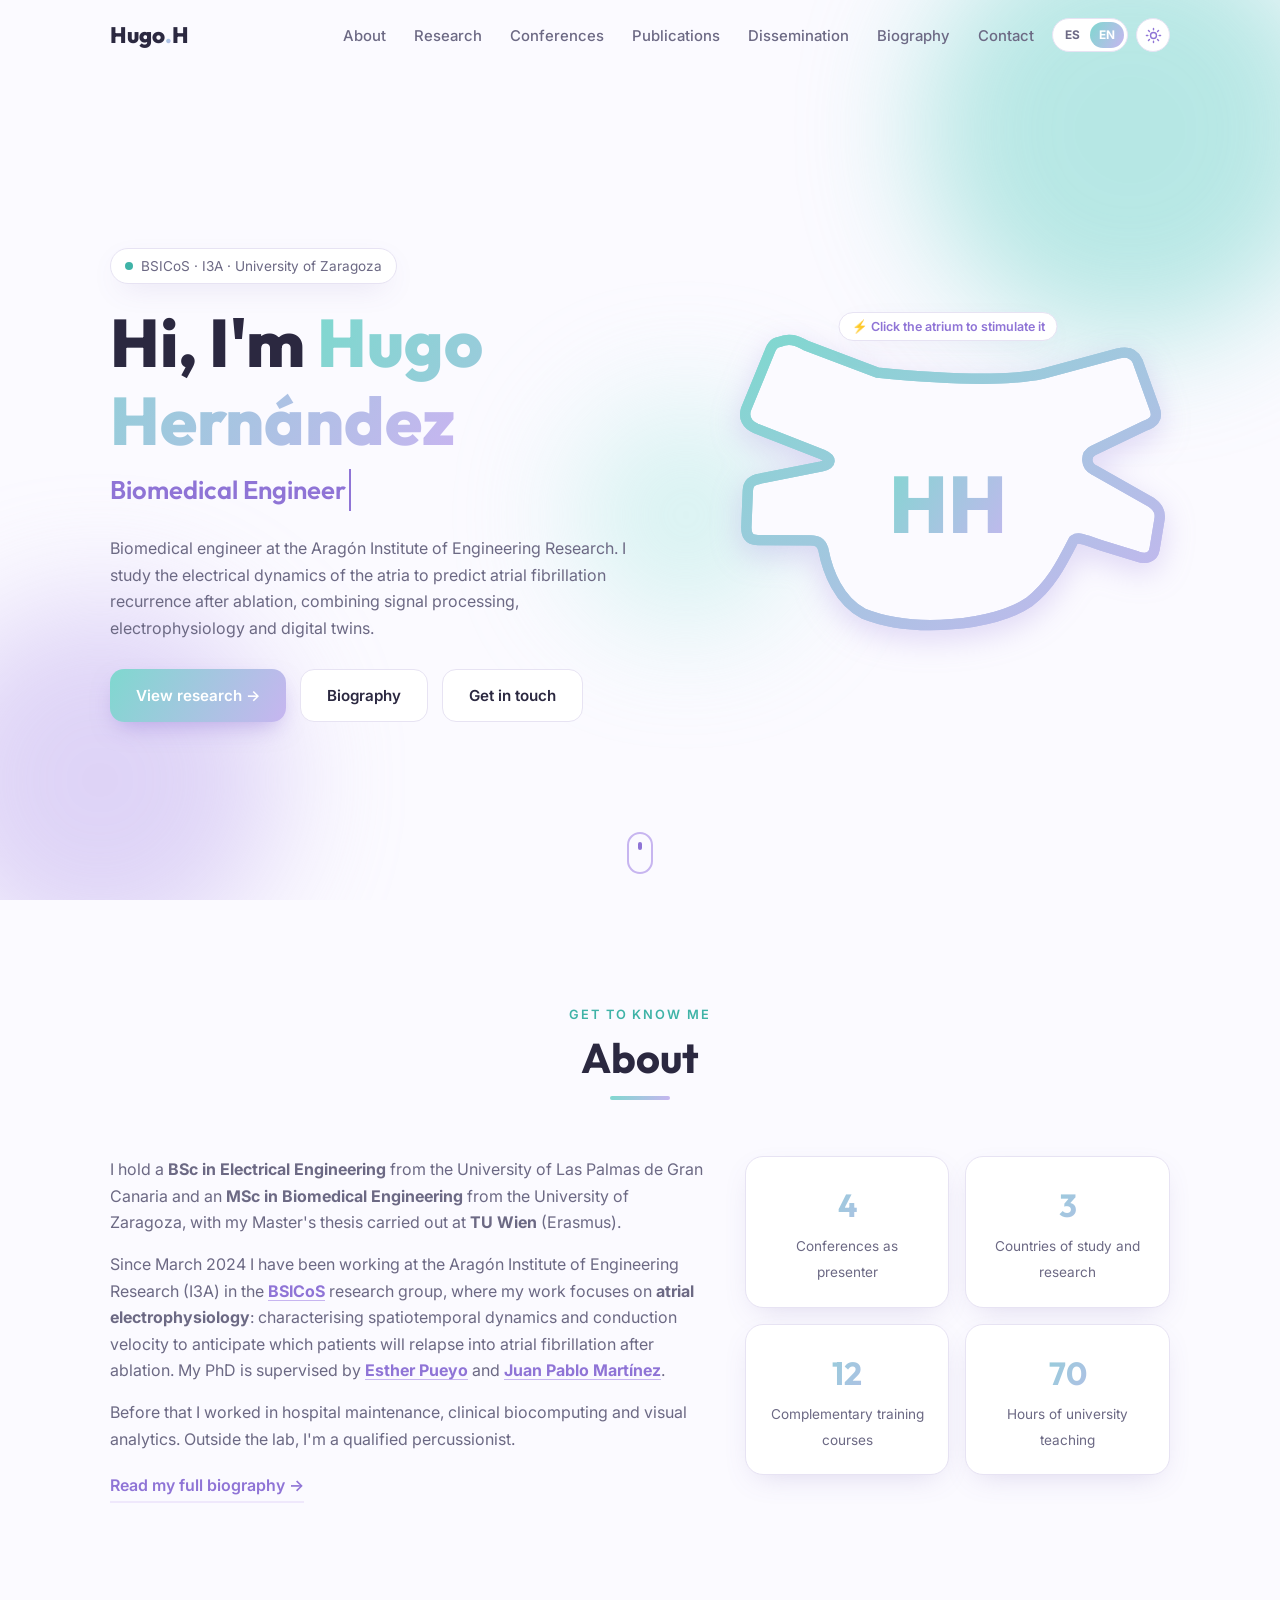
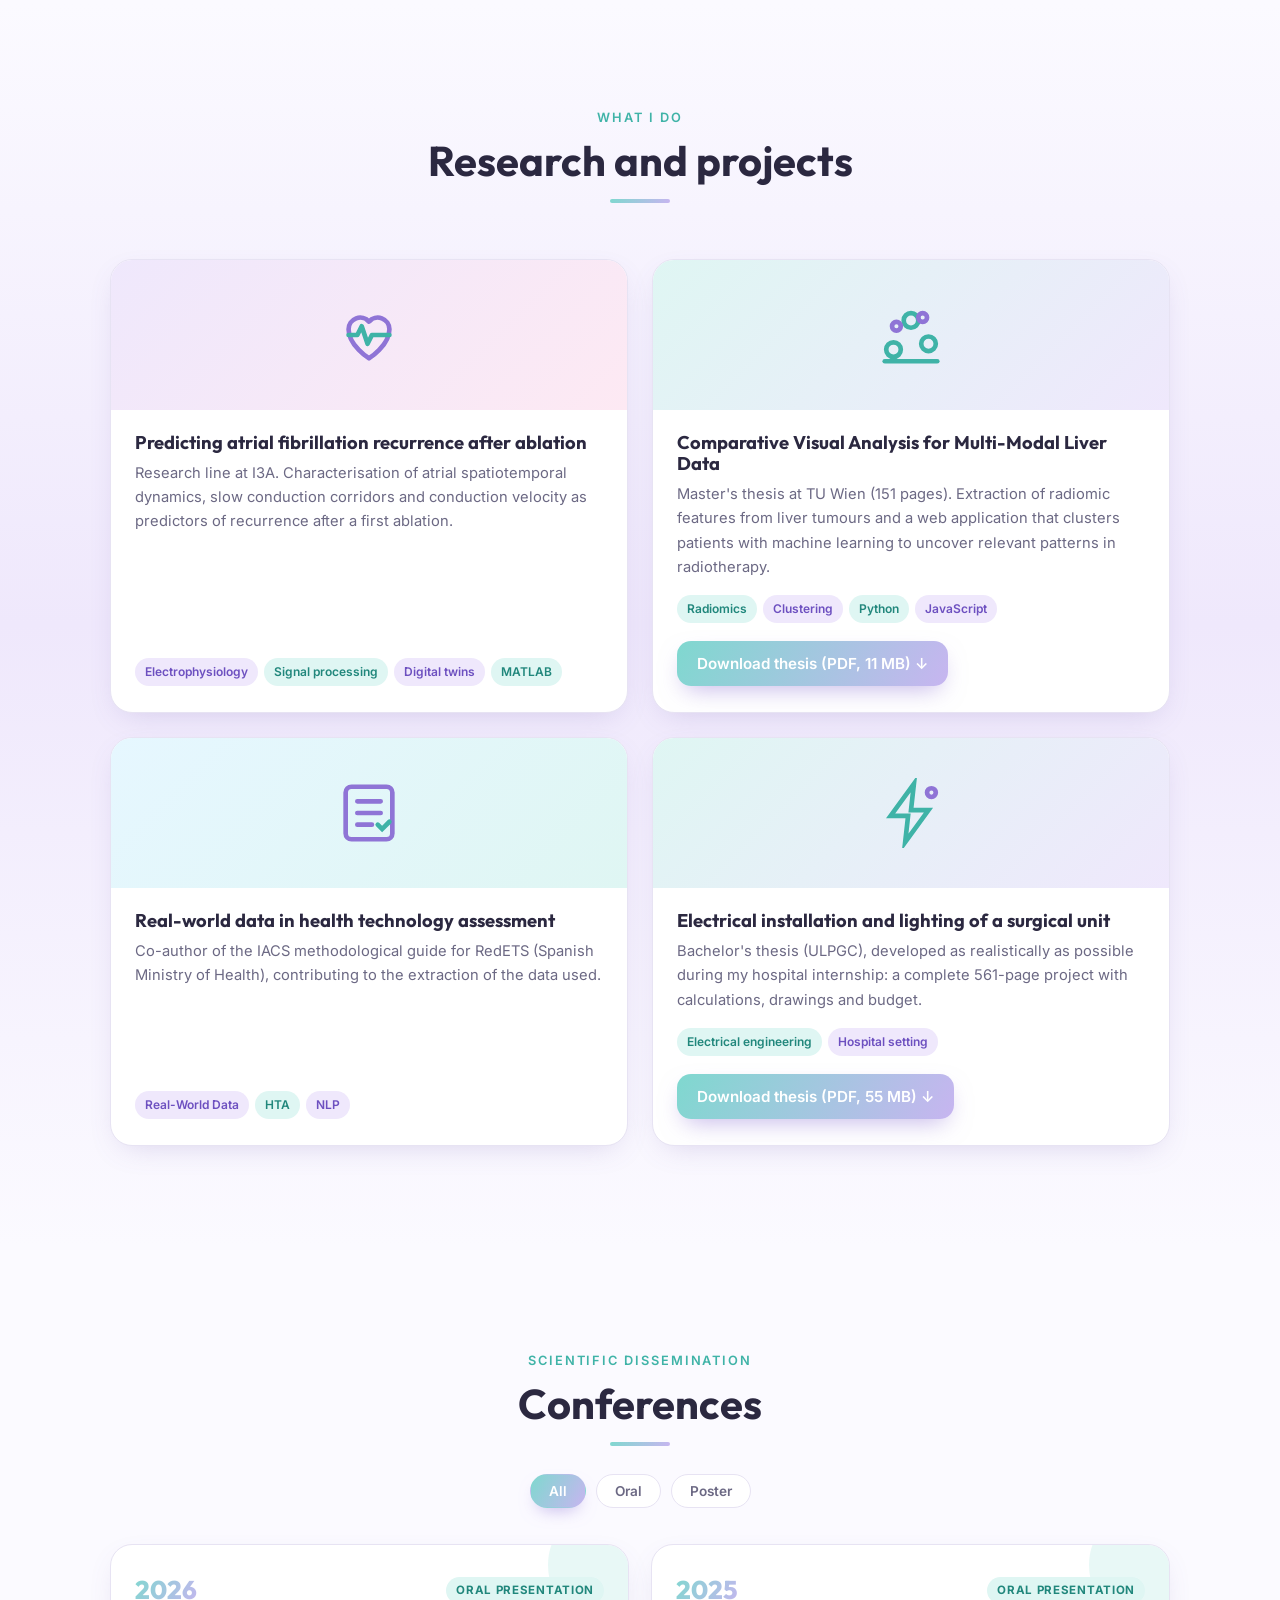
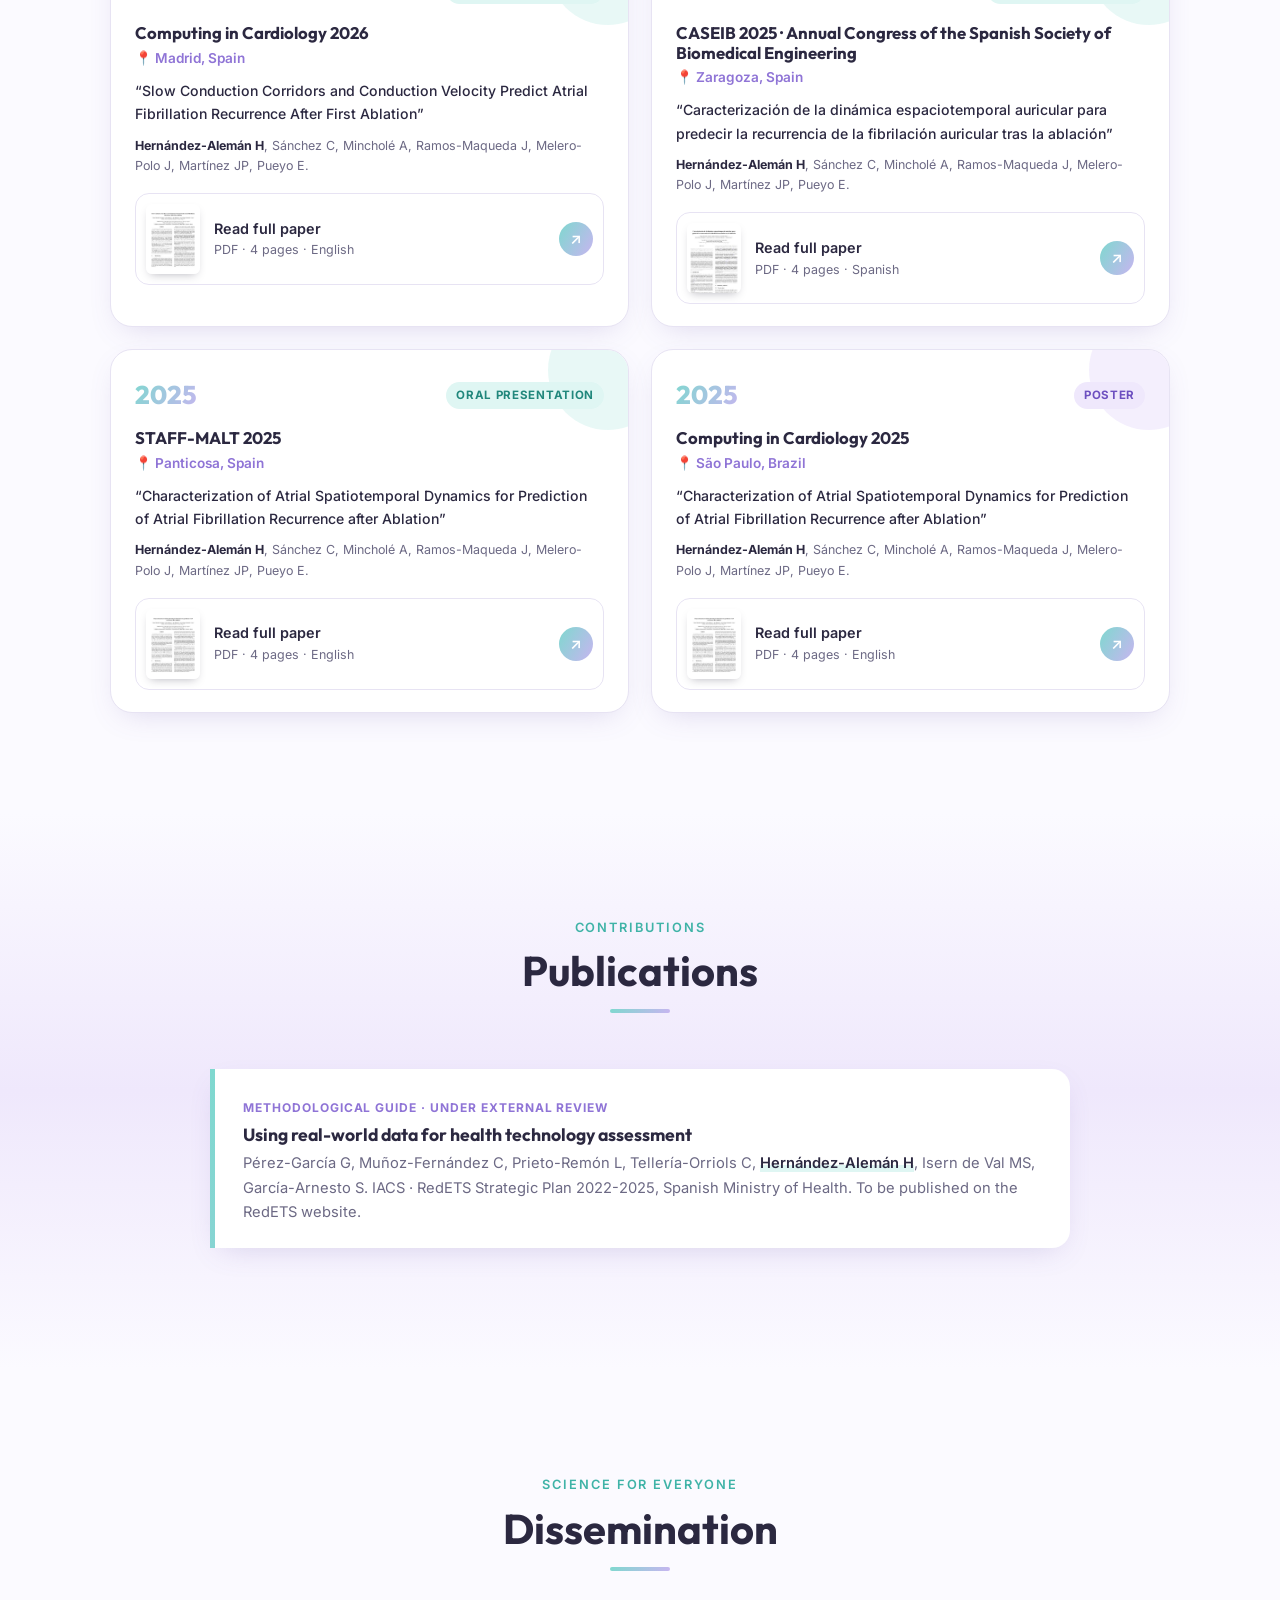
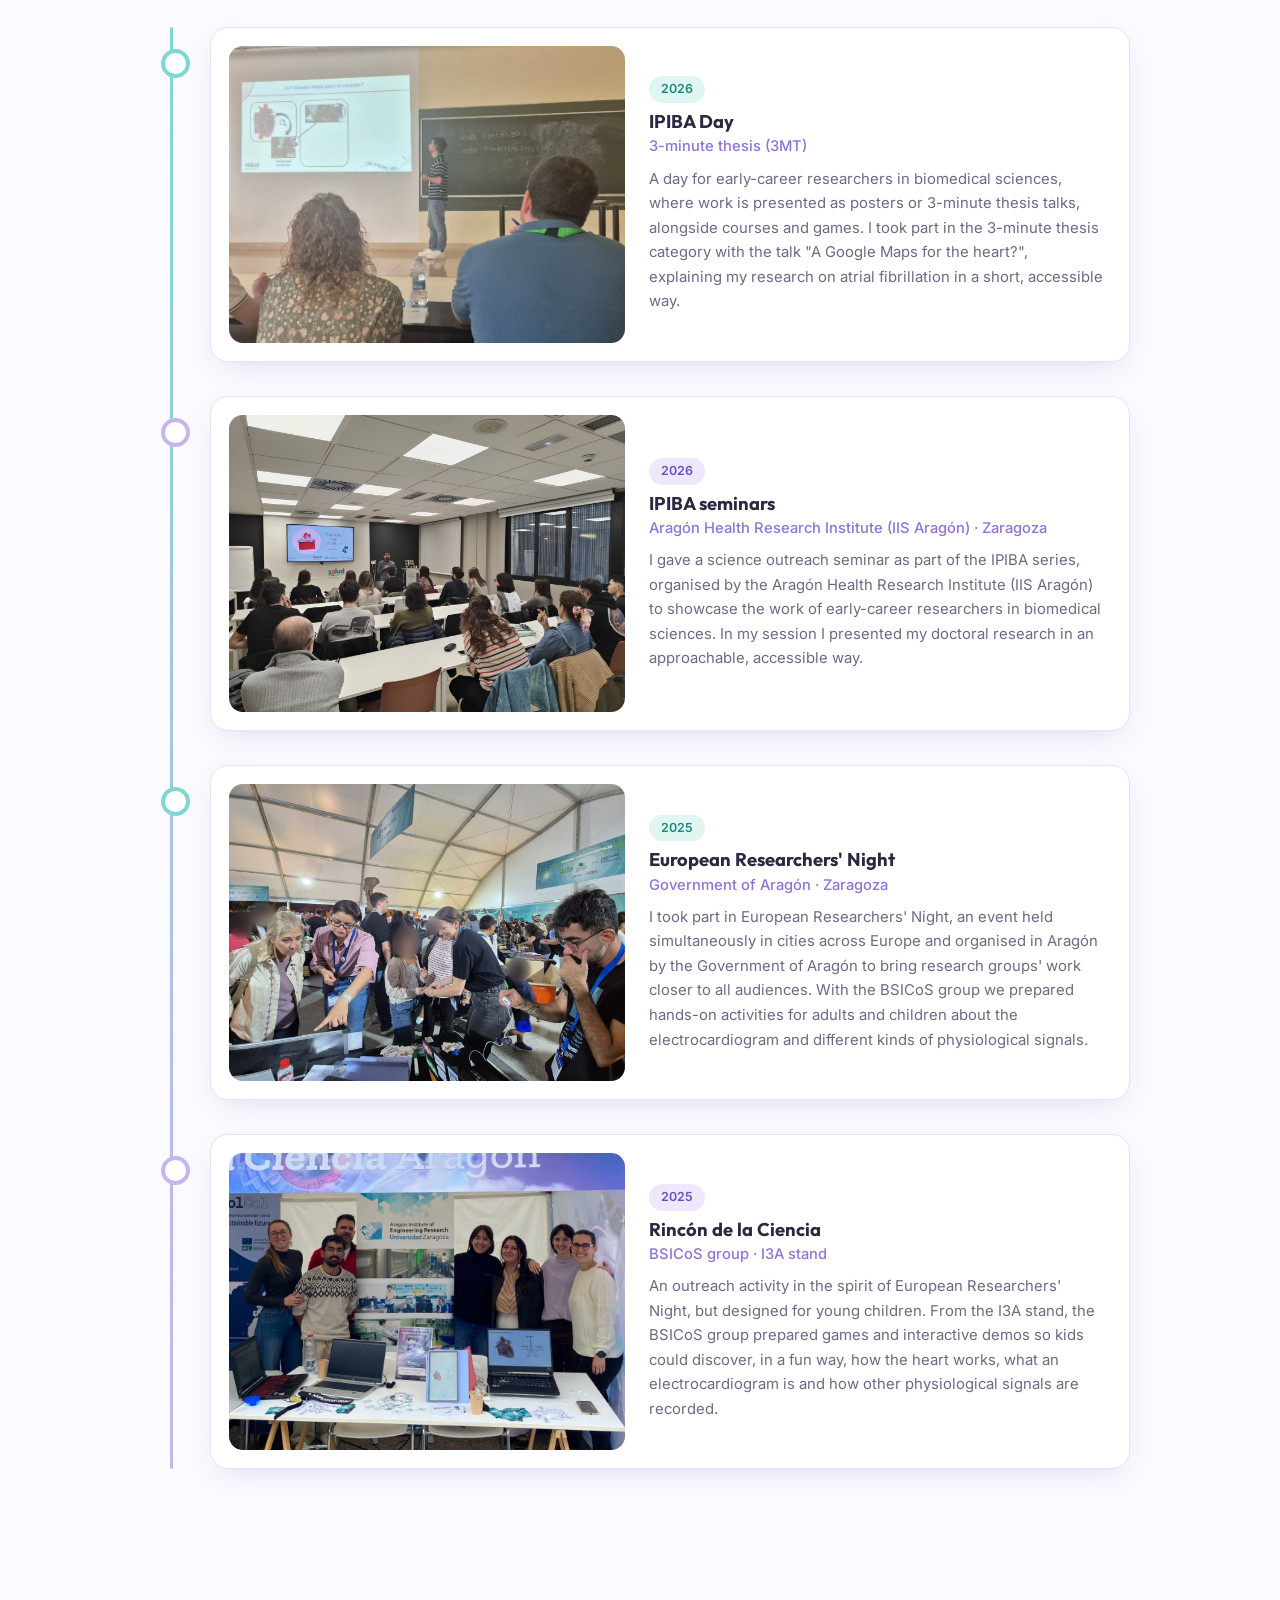
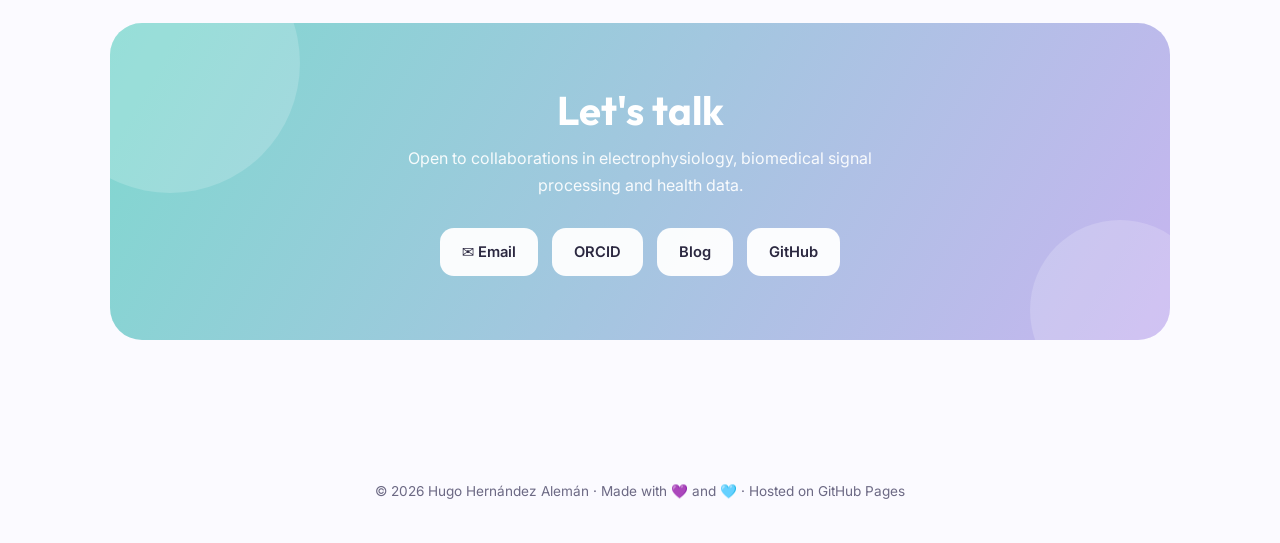
==== commit 7ef15457: "Divulgación: añade IPIBA Day y pone las fotos a la izquierda del texto Co-Authored-By: Claude Opus 5" ====
--- a/index.html
+++ b/index.html
@@ -206,32 +206,49 @@
 <section id="divulgacion">
   <div class="wrap">
     <div class="sec-head reveal"><small data-en="Science for everyone">Ciencia para todos</small><h2 data-en="Dissemination">Divulgación</h2></div>
-    <div class="timeline">
-      <div class="t-item reveal">
-        <div class="t-card">
+    <div class="timeline wide">
+      <div class="t-item reveal">
+        <div class="t-card media">
+          <figure class="t-photo"><img class="zoom" src="assets/divulgacion/ipiba-day-2026.jpg" alt="Presentación de tesis en 3 minutos en el IPIBA Day" loading="lazy" style="object-position:62% 40%"></figure>
+          <div class="t-body">
+          <span class="t-date">2026</span>
+          <h3>IPIBA Day</h3>
+          <h4 data-en="3-minute thesis (3MT)">Tesis en 3 minutos</h4>
+          <p data-en="A day for early-career researchers in biomedical sciences, where work is presented as posters or 3-minute thesis talks, alongside courses and games. I took part in the 3-minute thesis category with the talk &quot;A Google Maps for the heart?&quot;, explaining my research on atrial fibrillation in a short, accessible way.">Jornada para jóvenes investigadores en ciencias biomédicas en la que se presentan trabajos en formato póster o de tesis en 3 minutos, con cursos y actividades lúdicas durante el día. Participé en la modalidad de tesis en 3 minutos con la charla «¿Un Google Maps para el corazón?», explicando mi investigación sobre la fibrilación auricular de forma breve y accesible.</p>
+          </div>
+        </div>
+      </div>
+      <div class="t-item reveal">
+        <div class="t-card media">
+          <figure class="t-photo"><img class="zoom" src="assets/divulgacion/ipiba-2026.jpg" alt="Seminario IPIBA en el IIS Aragón" loading="lazy"></figure>
+          <div class="t-body">
           <span class="t-date">2026</span>
           <h3 data-en="IPIBA seminars">Seminarios IPIBA</h3>
           <h4 data-en="Aragón Health Research Institute (IIS Aragón) · Zaragoza">Instituto de Investigación Sanitaria Aragón (IIS Aragón) · Zaragoza</h4>
           <p data-en="I gave a science outreach seminar as part of the IPIBA series, organised by the Aragón Health Research Institute (IIS Aragón) to showcase the work of early-career researchers in biomedical sciences. In my session I presented my doctoral research in an approachable, accessible way.">Impartí un seminario de divulgación científica dentro del ciclo IPIBA, organizado por el Instituto de Investigación Sanitaria Aragón (IIS Aragón) para dar a conocer el trabajo de jóvenes investigadores en ciencias biomédicas. En mi sesión presenté mi investigación doctoral de una forma cercana y accesible.</p>
-          <figure class="t-photo"><img class="zoom" src="assets/divulgacion/ipiba-2026.jpg" alt="Seminario IPIBA en el IIS Aragón" loading="lazy"></figure>
-        </div>
-      </div>
-      <div class="t-item reveal">
-        <div class="t-card">
+          </div>
+        </div>
+      </div>
+      <div class="t-item reveal">
+        <div class="t-card media">
+          <figure class="t-photo"><img class="zoom" src="assets/divulgacion/noche-investigadores-2025.jpg" alt="Actividades del grupo BSICoS en la Noche Europea de los Investigadores" loading="lazy"></figure>
+          <div class="t-body">
           <span class="t-date">2025</span>
           <h3 data-en="European Researchers&#x27; Night">Noche Europea de los Investigadores</h3>
           <h4 data-en="Government of Aragón · Zaragoza">Gobierno de Aragón · Zaragoza</h4>
           <p data-en="I took part in European Researchers&#x27; Night, an event held simultaneously in cities across Europe and organised in Aragón by the Government of Aragón to bring research groups&#x27; work closer to all audiences. With the BSICoS group we prepared hands-on activities for adults and children about the electrocardiogram and different kinds of physiological signals.">Participé en la Noche Europea de los Investigadores, un evento que se celebra a la vez en ciudades de toda Europa y que en Aragón organiza el Gobierno de Aragón para acercar a todos los públicos la investigación que se hace en los grupos. Con el grupo BSICoS preparamos actividades interactivas para mayores y pequeños sobre el electrocardiograma y distintos tipos de señales fisiológicas.</p>
-          <figure class="t-photo"><img class="zoom" src="assets/divulgacion/noche-investigadores-2025.jpg" alt="Actividades del grupo BSICoS en la Noche Europea de los Investigadores" loading="lazy"></figure>
-        </div>
-      </div>
-      <div class="t-item reveal">
-        <div class="t-card">
+          </div>
+        </div>
+      </div>
+      <div class="t-item reveal">
+        <div class="t-card media">
+          <figure class="t-photo"><img class="zoom" src="assets/divulgacion/rincon-ciencia-2025.jpg" alt="Stand del grupo BSICoS en el Rincón de la Ciencia" loading="lazy" style="object-position:50% 38%"></figure>
+          <div class="t-body">
           <span class="t-date">2025</span>
           <h3>Rincón de la Ciencia</h3>
           <h4 data-en="BSICoS group · I3A stand">Grupo BSICoS · stand del I3A</h4>
           <p data-en="An outreach activity in the spirit of European Researchers&#x27; Night, but designed for young children. From the I3A stand, the BSICoS group prepared games and interactive demos so kids could discover, in a fun way, how the heart works, what an electrocardiogram is and how other physiological signals are recorded.">Una actividad de divulgación en la línea de la Noche Europea de los Investigadores, pero pensada para los más pequeños. Desde el stand del I3A, el grupo BSICoS preparó juegos y demostraciones interactivas para que los niños descubrieran de forma divertida cómo funciona el corazón, qué es un electrocardiograma y cómo se registran otras señales fisiológicas.</p>
-          <figure class="t-photo"><img class="zoom" src="assets/divulgacion/rincon-ciencia-2025.jpg" alt="Stand del grupo BSICoS en el Rincón de la Ciencia" loading="lazy" style="object-position:50% 38%"></figure>
+          </div>
         </div>
       </div>
     </div>
--- a/assets/css/style.css
+++ b/assets/css/style.css
@@ -405,3 +405,9 @@
 .t-photo{margin:16px 0 0;border-radius:14px;overflow:hidden;aspect-ratio:2/1;background:var(--lila-l);cursor:zoom-in}
 .t-photo img{width:100%;height:100%;object-fit:cover;object-position:50% 45%;transition:transform .6s}
 .t-photo:hover img{transform:scale(1.05)}
+
+/* timeline cards with photo on the left */
+.timeline.wide{max-width:980px}
+.t-card.media{display:grid;grid-template-columns:minmax(0,1fr) minmax(0,1.15fr);gap:24px;align-items:center;padding:18px 24px 18px 18px}
+.t-card.media .t-photo{margin:0;aspect-ratio:4/3;height:100%;min-height:220px}
+@media (max-width:760px){.t-card.media{grid-template-columns:1fr;padding:16px}.t-card.media .t-photo{aspect-ratio:16/10;min-height:0}}
